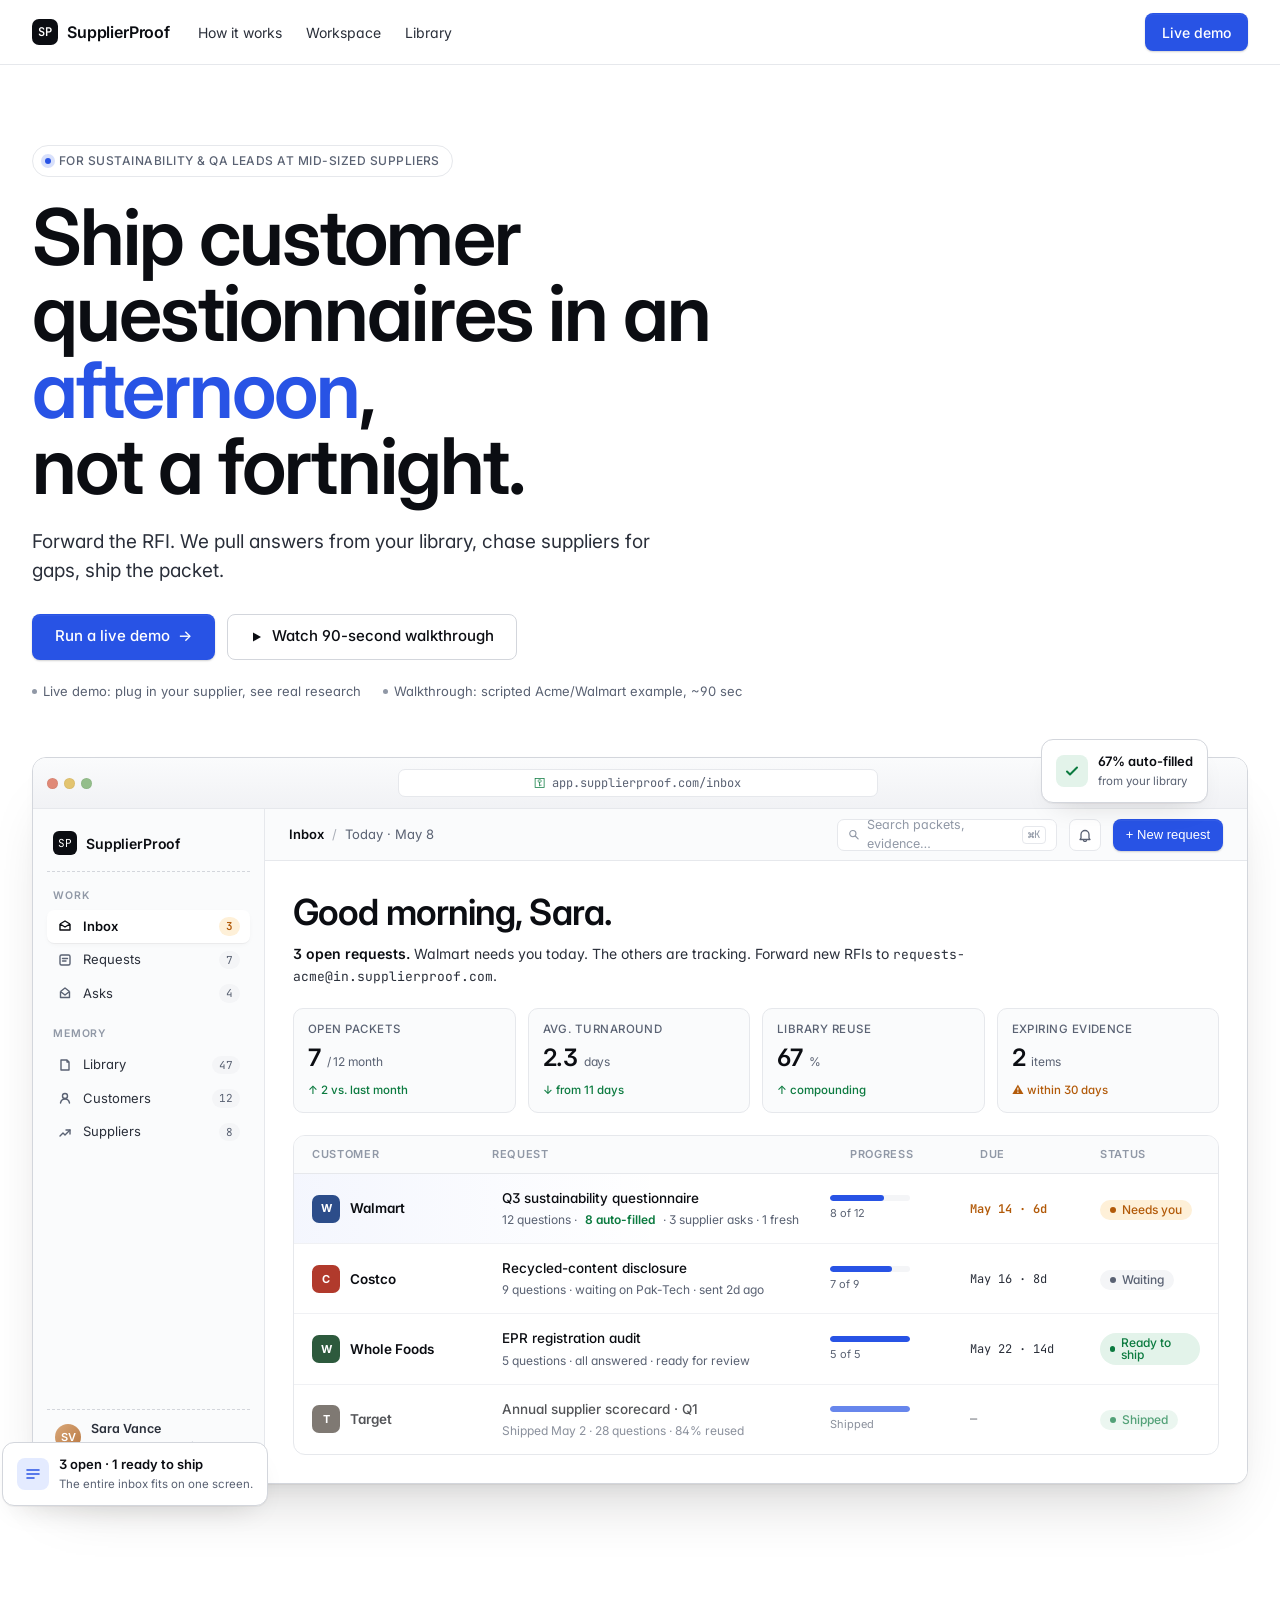
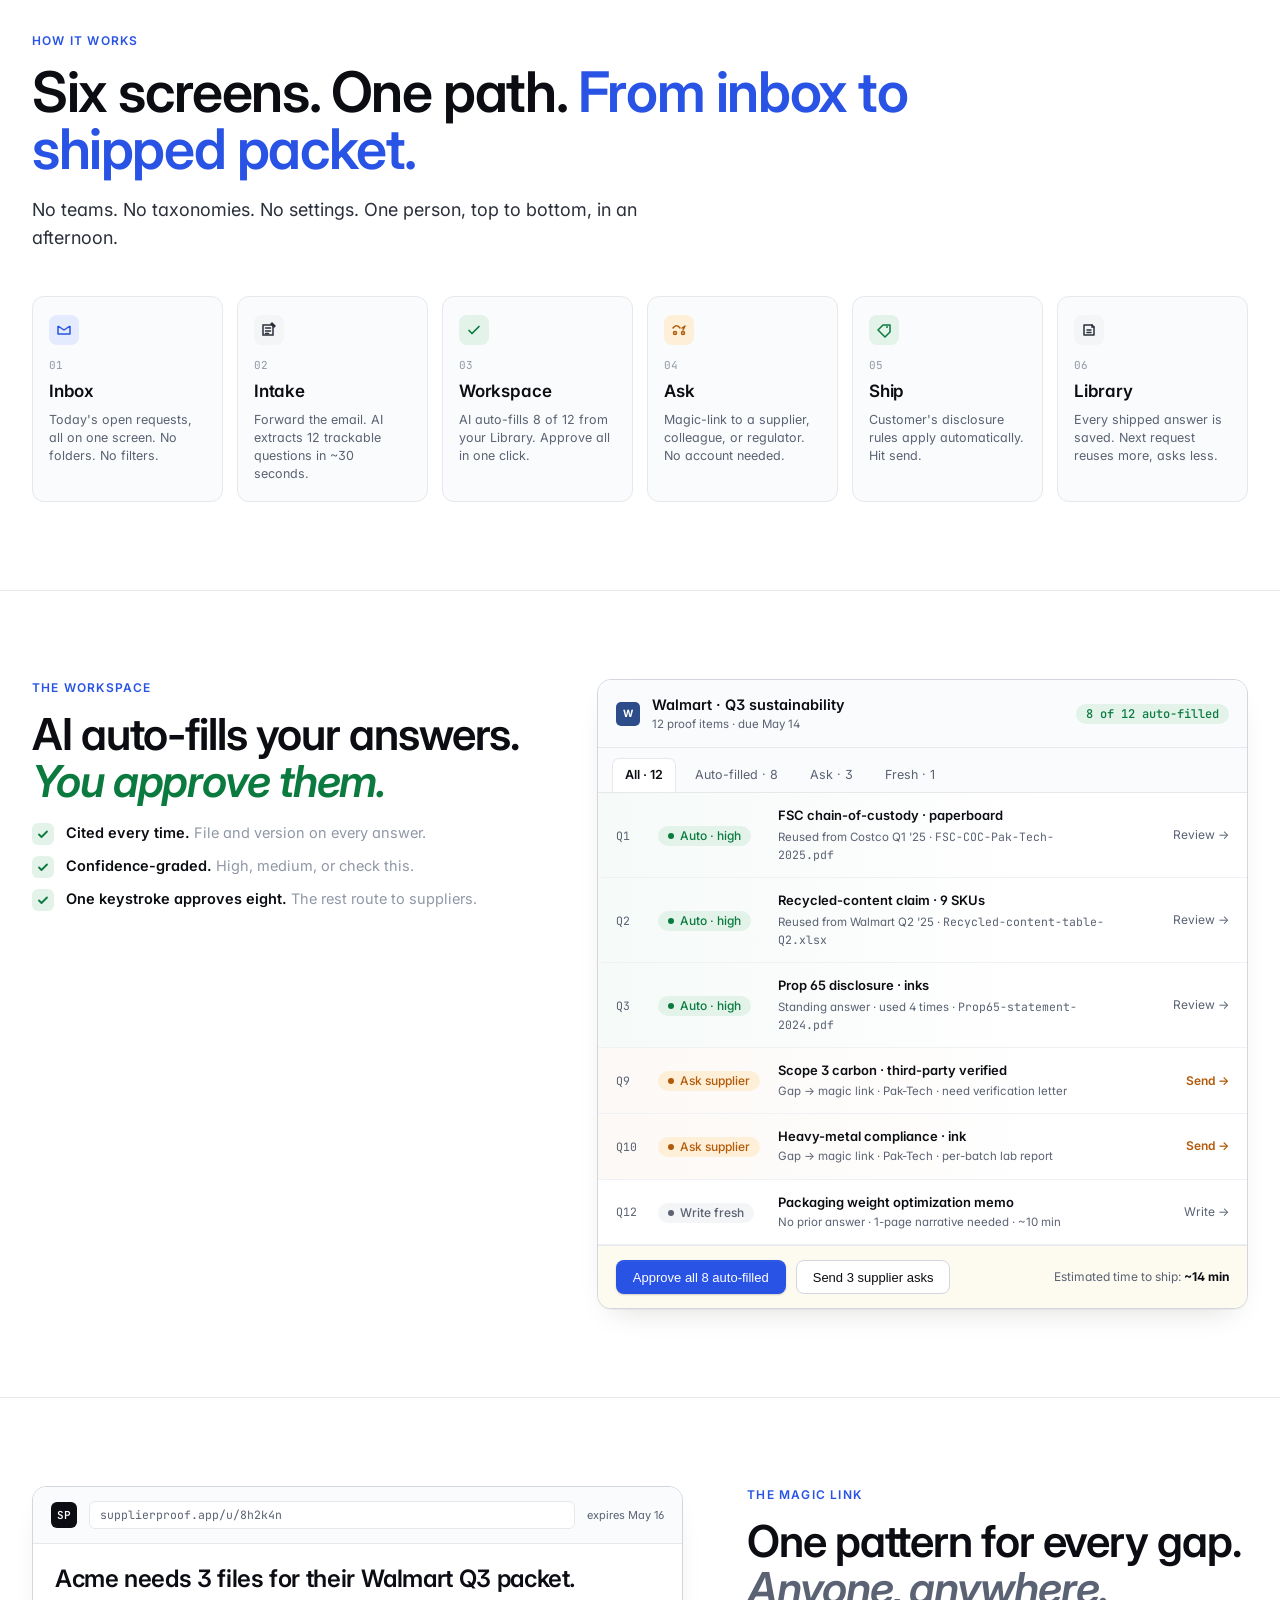
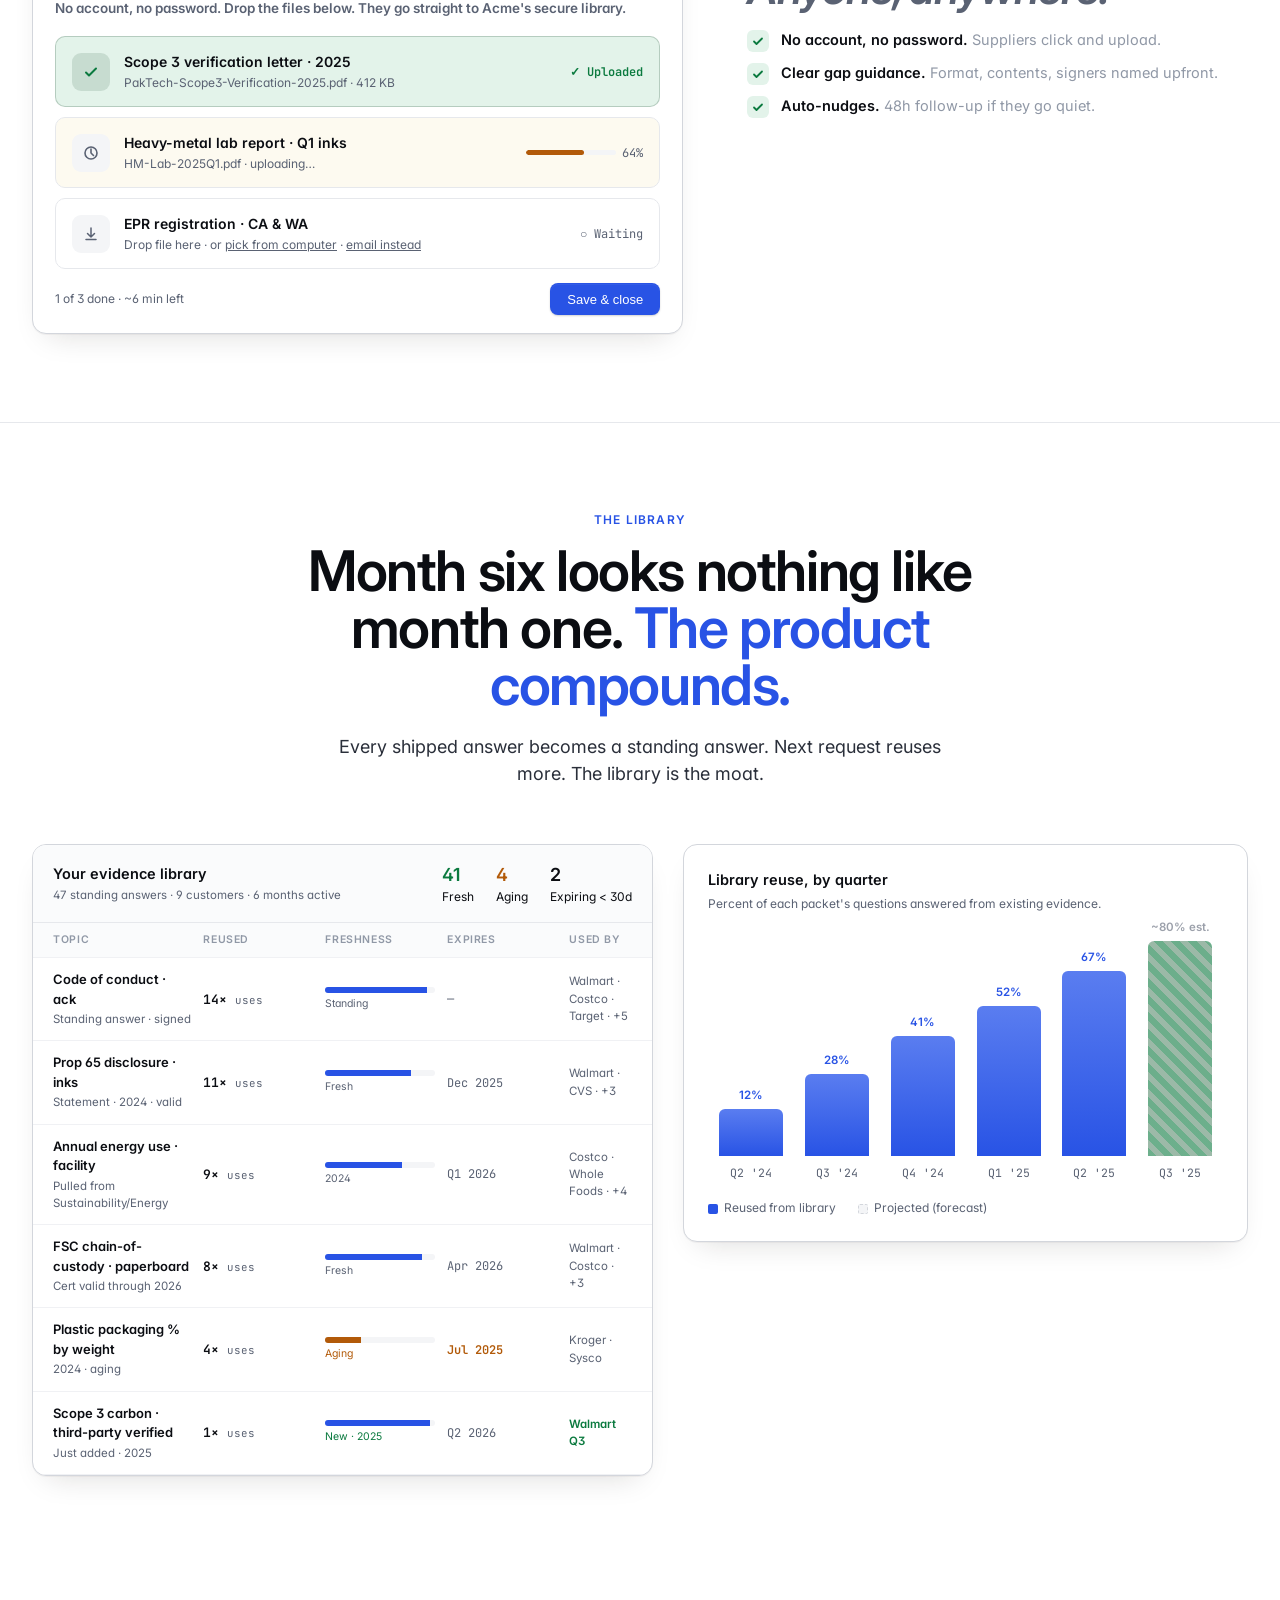
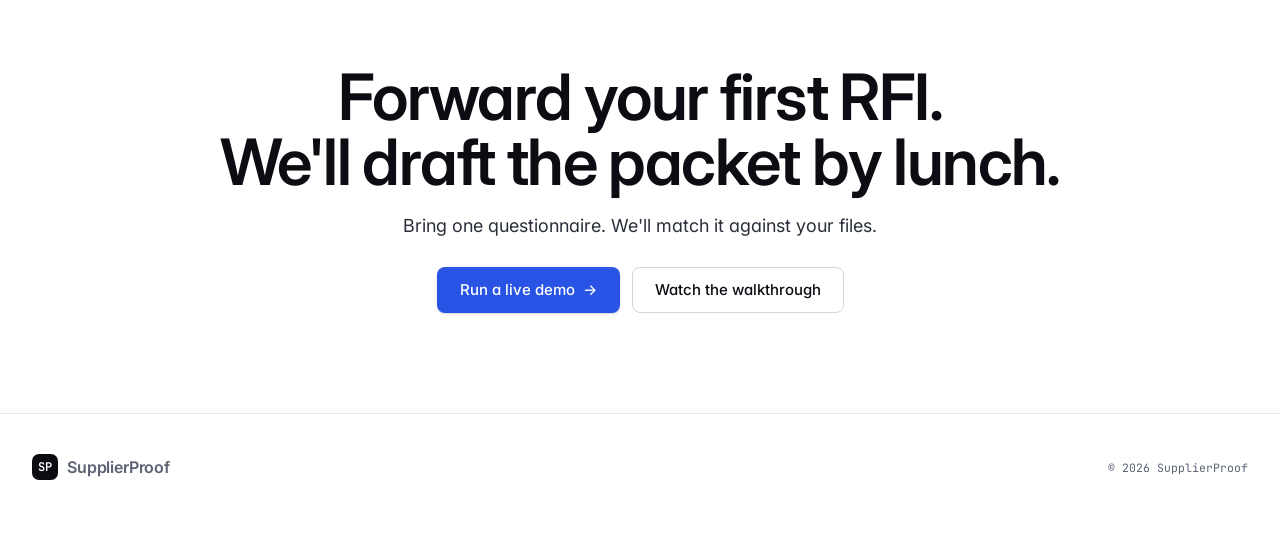
==== index.html @ 50fb4cda "fix: tour links go straight to /inbox so query string survives" ====
<!doctype html>
<html lang="en" data-theme="crisp">
<head>
<meta charset="utf-8" />
<title>SupplierProof · Ship customer questionnaires in an afternoon</title>
<meta name="description" content="Forward an RFI. We draft answers from your library, chase suppliers for the gaps, and ship a redacted packet for Walmart, Costco, or anyone asking." />
<meta name="viewport" content="width=1280" />
<link rel="preconnect" href="https://fonts.googleapis.com" />
<link rel="preconnect" href="https://fonts.gstatic.com" crossorigin />
<link href="https://fonts.googleapis.com/css2?family=Inter:wght@400;500;600;700&family=Instrument+Serif:ital@0;1&family=JetBrains+Mono:wght@400;500;600&display=swap" rel="stylesheet" />
<style>
  :root {
    --bg:        #f4f0e6;
    --bg-2:     #ece6d4;
    --paper:    #fbf9f3;
    --panel:    #ffffff;
    --ink:      #1a1612;
    --ink-2:    #3a322a;
    --ink-3:    #6a5f54;
    --ink-4:    #9b8f7e;
    --line:     #e0d8c2;
    --line-2:   #c9bf9f;
    --line-3:   #efe9d8;
    --green:    #2d5a3d;
    --green-2:  #e1ead8;
    --amber:    #b85d22;
    --amber-2:  #f8e7c8;
    --red:      #b13a2c;
    --blue:     #2c4d8a;
    --blue-2:   #dde4f1;
    --shadow-sm: 0 1px 0 rgba(26,22,18,0.04), 0 2px 6px -2px rgba(26,22,18,0.06);
    --shadow-md: 0 1px 0 rgba(26,22,18,0.04), 0 14px 30px -16px rgba(26,22,18,0.18);
    --shadow-lg: 0 1px 0 rgba(26,22,18,0.04), 0 36px 60px -28px rgba(26,22,18,0.22), 0 8px 16px -8px rgba(26,22,18,0.08);
  }

  *, *::before, *::after { box-sizing: border-box; }

  html, body {
    margin: 0; padding: 0;
    background: var(--bg);
    color: var(--ink);
    font-family: 'Inter', system-ui, sans-serif;
    font-size: 16px;
    line-height: 1.5;
    -webkit-font-smoothing: antialiased;
    text-rendering: optimizeLegibility;
  }

  .serif { font-family: 'Instrument Serif', 'Times New Roman', serif; font-weight: 400; letter-spacing: -0.01em; }
  .mono  { font-family: 'JetBrains Mono', ui-monospace, monospace; }

  a { color: inherit; text-decoration: none; }

  /* ────────── shell ────────── */
  .page { max-width: 1280px; margin: 0 auto; padding: 0 32px; }

  /* ────────── nav ────────── */
  .nav {
    position: sticky; top: 0; z-index: 50;
    background: rgba(244,240,230,0.85);
    backdrop-filter: saturate(120%) blur(10px);
    -webkit-backdrop-filter: saturate(120%) blur(10px);
    border-bottom: 1px solid var(--line);
  }
  .nav-inner {
    display: flex; align-items: center; gap: 28px;
    height: 64px;
  }
  .brand {
    display: flex; align-items: center; gap: 9px;
    font-weight: 600; font-size: 16px; letter-spacing: -0.01em;
  }
  .brand .mark {
    width: 26px; height: 26px; border-radius: 7px;
    background: var(--ink); color: var(--paper);
    display: inline-flex; align-items: center; justify-content: center;
    font-family: 'JetBrains Mono', monospace; font-size: 12px; font-weight: 600;
  }
  .nav-links { display: flex; gap: 24px; font-size: 14px; color: var(--ink-2); }
  .nav-links a:hover { color: var(--ink); }
  .nav-right { margin-left: auto; display: flex; align-items: center; gap: 14px; }

  .btn {
    display: inline-flex; align-items: center; gap: 8px;
    height: 38px; padding: 0 16px; border-radius: 8px;
    font-size: 14px; font-weight: 500;
    border: 1px solid transparent; cursor: pointer; user-select: none;
    transition: transform .08s ease, background .15s ease;
    white-space: nowrap;
  }
  .btn:active { transform: translateY(1px); }
  .btn-ghost  { color: var(--ink-2); }
  .btn-ghost:hover { color: var(--ink); }
  .btn-outline { border-color: var(--line-2); color: var(--ink); background: var(--paper); }
  .btn-outline:hover { background: #fff; }
  .btn-primary {
    background: var(--ink); color: #fbf9f3;
    box-shadow: 0 1px 0 rgba(255,255,255,0.05) inset, 0 1px 2px rgba(0,0,0,0.18);
  }
  .btn-primary:hover { background: #2a221c; }
  .btn-lg { height: 46px; padding: 0 22px; font-size: 15px; }

  /* ────────── hero ────────── */
  .hero { padding: 80px 0 60px; }
  .eyebrow {
    display: inline-flex; align-items: center; gap: 8px;
    font-size: 12px; font-weight: 500; letter-spacing: 0.04em;
    text-transform: uppercase; color: var(--ink-3);
    padding: 6px 12px; border-radius: 999px;
    background: var(--paper); border: 1px solid var(--line);
  }
  .eyebrow .pulse {
    width: 6px; height: 6px; border-radius: 999px; background: var(--green);
    box-shadow: 0 0 0 4px rgba(45,90,61,0.15);
  }
  .h1 {
    font-size: 86px; line-height: 0.98; letter-spacing: -0.025em;
    margin: 22px 0 22px; max-width: 1000px;
  }
  .h1 em { font-style: italic; color: var(--green); }
  .lede {
    font-size: 19px; line-height: 1.55; color: var(--ink-2);
    max-width: 640px;
  }
  .hero-cta { margin-top: 28px; display: flex; gap: 12px; align-items: center; }
  .hero-meta { display: flex; gap: 22px; margin-top: 22px; font-size: 13px; color: var(--ink-3); }
  .hero-meta span { display: inline-flex; align-items: center; gap: 6px; }
  .hero-meta .dot { width: 5px; height: 5px; border-radius: 999px; background: var(--ink-4); display: inline-block; }

  /* ────────── dashboard mockup ────────── */
  .mock-wrap {
    margin-top: 56px;
    position: relative;
  }
  .mock-wrap::before {
    content: ''; position: absolute; inset: -40px -80px auto -80px; height: 60%;
    background: radial-gradient(60% 80% at 50% 30%, rgba(45,90,61,0.08) 0%, transparent 70%);
    z-index: -1;
  }
  .browser {
    border: 1px solid var(--line-2);
    border-radius: 14px;
    background: var(--paper);
    overflow: hidden;
    box-shadow: var(--shadow-lg);
  }
  .browser-bar {
    display: flex; align-items: center; gap: 8px;
    padding: 11px 14px;
    background: linear-gradient(to bottom, #f6f1e2, #ece6d4);
    border-bottom: 1px solid var(--line);
  }
  .traffic { display: flex; gap: 6px; }
  .traffic i {
    width: 11px; height: 11px; border-radius: 999px; display: inline-block;
    background: #d8cdb1; border: 1px solid rgba(0,0,0,0.04);
  }
  .traffic i:nth-child(1) { background: #e08977; }
  .traffic i:nth-child(2) { background: #e3c46f; }
  .traffic i:nth-child(3) { background: #94be8b; }
  .url-pill {
    flex: 1; max-width: 480px; margin: 0 auto;
    background: var(--paper); border: 1px solid var(--line);
    border-radius: 7px; padding: 4px 12px;
    font-family: 'JetBrains Mono', monospace; font-size: 12px;
    color: var(--ink-3); text-align: center;
  }
  .url-pill .lock { color: var(--green); margin-right: 6px; }

  /* app shell */
  .app {
    display: grid;
    grid-template-columns: 232px 1fr;
    min-height: 660px;
    background: var(--paper);
  }
  .sidebar {
    background: #f6f1e2;
    border-right: 1px solid var(--line);
    padding: 18px 14px;
    display: flex; flex-direction: column;
  }
  .side-brand {
    display: flex; align-items: center; gap: 9px;
    padding: 4px 6px 16px;
    border-bottom: 1px dashed var(--line-2);
  }
  .side-brand .mark {
    width: 24px; height: 24px; border-radius: 6px;
    background: var(--ink); color: var(--paper);
    display: inline-flex; align-items: center; justify-content: center;
    font-family: 'JetBrains Mono', monospace; font-size: 11px;
  }
  .side-brand b { font-weight: 600; font-size: 14px; letter-spacing: -0.01em; }

  .side-section { font-size: 10.5px; text-transform: uppercase; letter-spacing: 0.08em; color: var(--ink-4); margin: 16px 6px 6px; font-weight: 600; }

  .nav-item {
    display: flex; align-items: center; gap: 10px;
    padding: 7px 10px; border-radius: 7px;
    font-size: 13px; color: var(--ink-2);
    cursor: pointer;
  }
  .nav-item:hover { background: rgba(255,255,255,0.5); }
  .nav-item.active { background: #fff; box-shadow: var(--shadow-sm); color: var(--ink); font-weight: 600; }
  .nav-item .ico {
    width: 16px; height: 16px; display: inline-flex; align-items: center; justify-content: center;
    color: var(--ink-3);
  }
  .nav-item.active .ico { color: var(--ink); }
  .nav-item .count {
    margin-left: auto; font-family: 'JetBrains Mono', monospace; font-size: 11px; color: var(--ink-3);
    background: var(--bg-2); padding: 1px 7px; border-radius: 99px;
  }
  .nav-item.active .count { background: #f0ead4; color: var(--ink-2); }
  .nav-item .count.hot { background: var(--amber-2); color: var(--amber); }

  .side-user {
    margin-top: auto;
    display: flex; align-items: center; gap: 10px;
    padding: 10px 8px; border-top: 1px dashed var(--line-2);
    font-size: 12.5px; color: var(--ink-2);
  }
  .avatar { width: 26px; height: 26px; border-radius: 999px; background: linear-gradient(135deg, #d9a87a, #b8763f); color: #fff; display: inline-flex; align-items: center; justify-content: center; font-size: 11px; font-weight: 600; }

  /* main */
  .main { display: flex; flex-direction: column; min-width: 0; background: var(--paper); }
  .topbar {
    height: 52px; padding: 0 24px;
    border-bottom: 1px solid var(--line);
    display: flex; align-items: center; gap: 12px;
    font-size: 13px;
  }
  .crumbs { color: var(--ink-3); display: flex; gap: 8px; align-items: center; }
  .crumbs b { color: var(--ink); font-weight: 600; }
  .crumbs span.sep { opacity: 0.5; }
  .top-search {
    margin-left: auto;
    width: 220px; height: 32px; border: 1px solid var(--line); border-radius: 7px;
    display: flex; align-items: center; padding: 0 10px; gap: 8px;
    font-size: 12.5px; color: var(--ink-4); background: var(--panel);
  }
  .top-search .kbd { margin-left: auto; font-family: 'JetBrains Mono', monospace; font-size: 10.5px; border: 1px solid var(--line); padding: 0 5px; border-radius: 4px; }
  .icon-btn { width: 32px; height: 32px; border-radius: 7px; border: 1px solid var(--line); display: inline-flex; align-items: center; justify-content: center; color: var(--ink-3); cursor: pointer; background: var(--panel); }
  .icon-btn:hover { color: var(--ink); }

  .main-body { padding: 24px 28px 28px; flex: 1; overflow: hidden; }
  .page-head { display: flex; align-items: baseline; gap: 18px; margin-bottom: 4px; }
  .page-head h2 { font-size: 28px; margin: 0; font-weight: 600; letter-spacing: -0.01em; }
  .page-head .sub { font-size: 13px; color: var(--ink-3); }
  .page-sub { font-size: 14px; color: var(--ink-2); margin: 0 0 22px; max-width: 700px; }
  .page-sub b { color: var(--ink); font-weight: 600; }

  /* stat row */
  .stats { display: grid; grid-template-columns: repeat(4, 1fr); gap: 12px; margin-bottom: 22px; }
  .stat { background: var(--panel); border: 1px solid var(--line); border-radius: 10px; padding: 12px 14px; }
  .stat .k { font-size: 11.5px; color: var(--ink-3); text-transform: uppercase; letter-spacing: 0.04em; font-weight: 500; }
  .stat .v { font-size: 24px; font-weight: 600; letter-spacing: -0.01em; margin-top: 2px; display: flex; align-items: baseline; gap: 6px; }
  .stat .v small { font-size: 12px; color: var(--ink-3); font-weight: 400; }
  .stat .delta { font-size: 11.5px; color: var(--green); margin-top: 2px; display: inline-flex; align-items: center; gap: 4px; font-weight: 500; }
  .stat .delta.warn { color: var(--amber); }

  /* request rows */
  .req-list { background: var(--panel); border: 1px solid var(--line); border-radius: 12px; overflow: hidden; }
  .req-head {
    display: grid;
    grid-template-columns: 180px 1fr 130px 120px 100px;
    padding: 10px 18px;
    font-size: 11px; color: var(--ink-4); text-transform: uppercase; letter-spacing: 0.06em; font-weight: 600;
    background: #fdfaf0; border-bottom: 1px solid var(--line);
  }
  .req {
    display: grid; grid-template-columns: 180px 1fr 130px 120px 100px;
    padding: 14px 18px; gap: 10px; align-items: center;
    border-bottom: 1px solid var(--line-3);
    font-size: 13.5px;
    cursor: pointer;
  }
  .req:last-child { border-bottom: none; }
  .req:hover { background: #fdfaf0; }
  .req.hot { background: linear-gradient(to right, rgba(184,93,34,0.06), transparent 40%); }
  .req .customer { display: flex; align-items: center; gap: 10px; font-weight: 600; }
  .req .logo {
    width: 28px; height: 28px; border-radius: 7px;
    display: inline-flex; align-items: center; justify-content: center;
    font-size: 11px; font-weight: 700;
    color: #fff;
  }
  .logo.wm { background: #2c4d8a; }
  .logo.cs { background: #b13a2c; }
  .logo.wf { background: #2d5a3d; }
  .logo.tg { background: #4a4138; }
  .logo.kr { background: #9b6a4a; }

  .req .title { font-weight: 500; }
  .req .meta { font-size: 12px; color: var(--ink-3); margin-top: 3px; display: flex; align-items: center; gap: 8px; }
  .req .meta b { color: var(--green); font-weight: 600; }
  .req .meta .sep { opacity: 0.4; }

  .due { font-family: 'JetBrains Mono', monospace; font-size: 12px; color: var(--ink-2); }
  .due.urgent { color: var(--amber); font-weight: 600; }

  .pill {
    display: inline-flex; align-items: center; gap: 6px;
    font-size: 12px; font-weight: 500;
    padding: 4px 10px; border-radius: 999px;
    line-height: 1;
  }
  .pill.green { background: var(--green-2); color: var(--green); }
  .pill.amber { background: var(--amber-2); color: var(--amber); }
  .pill.blue  { background: var(--blue-2);  color: var(--blue); }
  .pill.muted { background: var(--bg-2); color: var(--ink-3); }
  .pill .dot { width: 6px; height: 6px; border-radius: 999px; background: currentColor; }

  .progress { width: 80px; height: 6px; border-radius: 99px; background: var(--bg-2); overflow: hidden; }
  .progress > i { display: block; height: 100%; background: var(--green); border-radius: 99px; }
  .progress.amber > i { background: var(--amber); }

  /* annotated arrow on the hero mock */
  .anno {
    position: absolute;
    font-family: 'Instrument Serif', serif;
    font-style: italic;
    font-size: 19px;
    color: var(--ink-2);
    line-height: 1.2;
    z-index: 5;
    pointer-events: none;
  }
  .anno svg { display: block; }

  /* ────────── sections ────────── */
  section { padding: 88px 0; }
  [id] { scroll-margin-top: 80px; }
  .section-eyebrow { font-size: 12px; font-weight: 600; text-transform: uppercase; letter-spacing: 0.1em; color: var(--green); margin-bottom: 14px; }
  .section-title { font-size: 56px; line-height: 1.02; letter-spacing: -0.02em; margin: 0 0 18px; max-width: 900px; }
  .section-lede { font-size: 18px; color: var(--ink-2); max-width: 640px; line-height: 1.55; margin: 0; }

  .divider { border: 0; border-top: 1px solid var(--line); margin: 0; }

  /* logo strip */
  .logos { padding: 32px 0 8px; display: flex; gap: 48px; align-items: center; flex-wrap: wrap; justify-content: center; color: var(--ink-4); }
  .logos .label { font-size: 12.5px; text-transform: uppercase; letter-spacing: 0.1em; color: var(--ink-4); }
  .logos .name { font-family: 'Instrument Serif', serif; font-size: 22px; color: var(--ink-3); letter-spacing: -0.01em; }

  /* how it works steps */
  .steps {
    display: grid; grid-template-columns: repeat(6, 1fr); gap: 14px; margin-top: 44px;
  }
  .step {
    background: var(--paper); border: 1px solid var(--line); border-radius: 12px;
    padding: 18px 16px 18px;
    display: flex; flex-direction: column; gap: 6px;
    min-height: 168px;
    position: relative;
  }
  .step .n { font-family: 'JetBrains Mono', monospace; font-size: 11px; color: var(--ink-4); }
  .step .name { font-size: 17px; font-weight: 600; letter-spacing: -0.01em; }
  .step .desc { font-size: 12.5px; color: var(--ink-3); line-height: 1.45; }
  .step .glyph {
    width: 30px; height: 30px; border-radius: 8px;
    background: var(--bg-2); display: inline-flex; align-items: center; justify-content: center;
    margin-bottom: 6px; color: var(--ink-2);
  }
  .step:nth-child(1) .glyph { background: var(--blue-2); color: var(--blue); }
  .step:nth-child(2) .glyph { background: var(--bg-2); color: var(--ink-2); }
  .step:nth-child(3) .glyph { background: var(--green-2); color: var(--green); }
  .step:nth-child(4) .glyph { background: var(--amber-2); color: var(--amber); }
  .step:nth-child(5) .glyph { background: var(--green-2); color: var(--green); }
  .step:nth-child(6) .glyph { background: var(--bg-2); color: var(--ink-2); }

  /* feature panels */
  .feature {
    display: grid;
    grid-template-columns: 1fr 1.3fr;
    gap: 64px;
    align-items: start;
  }
  .feature.reverse { grid-template-columns: 1.3fr 1fr; }
  .feature.reverse .feat-text { order: 2; }

  .feat-text h3 { font-size: 44px; line-height: 1.05; margin: 8px 0 16px; letter-spacing: -0.02em; font-weight: 600; }
  .feat-text p { font-size: 16px; color: var(--ink-2); line-height: 1.6; margin: 0 0 16px; }
  .feat-text .bullets { list-style: none; padding: 0; margin: 18px 0 0; display: flex; flex-direction: column; gap: 10px; }
  .feat-text .bullets li {
    display: flex; gap: 12px; align-items: flex-start;
    font-size: 14.5px; color: var(--ink-2); line-height: 1.5;
  }
  .feat-text .bullets b { font-weight: 600; color: var(--ink); }
  .feat-text .bullets .tail { color: var(--ink-4); }
  .feat-text .check {
    width: 22px; height: 22px; border-radius: 6px; flex-shrink: 0;
    background: var(--green-2); color: var(--green);
    display: inline-flex; align-items: center; justify-content: center; margin-top: 1px;
  }

  /* workspace mock */
  .ws {
    background: var(--paper); border: 1px solid var(--line-2); border-radius: 14px;
    overflow: hidden; box-shadow: var(--shadow-md);
  }
  .ws-top { padding: 14px 18px; border-bottom: 1px solid var(--line); display: flex; align-items: center; gap: 12px; background: #fdfaf0; }
  .ws-top .title { font-weight: 600; font-size: 14.5px; }
  .ws-top .due { margin-left: auto; }
  .ws-tabs { display: flex; gap: 6px; padding: 10px 14px 0; border-bottom: 1px solid var(--line); background: #fdfaf0; }
  .ws-tab {
    font-size: 12.5px; padding: 7px 12px; border-radius: 7px 7px 0 0; border: 1px solid transparent; border-bottom: none;
    color: var(--ink-3); cursor: pointer;
  }
  .ws-tab.on { background: var(--paper); border-color: var(--line); color: var(--ink); font-weight: 600; }

  .ws-row {
    display: grid;
    grid-template-columns: 32px 110px 1fr 110px;
    align-items: center; gap: 10px;
    padding: 13px 18px;
    border-bottom: 1px solid var(--line-3);
    font-size: 13px;
  }
  .ws-row:last-child { border-bottom: none; }
  .ws-row .q { color: var(--ink-3); font-family: 'JetBrains Mono', monospace; font-size: 11.5px; }
  .ws-row .text b { font-weight: 600; }
  .ws-row .text small { color: var(--ink-3); font-size: 11.5px; display: block; margin-top: 2px; }
  .ws-row.auto { background: linear-gradient(to right, rgba(45,90,61,0.045), transparent 70%); }
  .ws-row.ask  { background: linear-gradient(to right, rgba(184,93,34,0.045), transparent 70%); }

  /* magic link panel */
  .ml {
    background: var(--paper); border: 1px solid var(--line-2); border-radius: 14px;
    overflow: hidden; box-shadow: var(--shadow-md);
  }
  .ml-top { padding: 14px 18px; border-bottom: 1px solid var(--line); background: #fdfaf0; display: flex; align-items: center; gap: 12px; }
  .ml-top .url { font-family: 'JetBrains Mono', monospace; font-size: 11.5px; color: var(--ink-3); padding: 4px 10px; background: var(--panel); border: 1px solid var(--line); border-radius: 6px; flex: 1; }
  .ml-body { padding: 22px 22px 18px; }
  .ml h4 { font-family: 'Instrument Serif', serif; font-size: 30px; line-height: 1.1; margin: 0 0 6px; font-weight: 400; }
  .ml-sub { font-size: 13.5px; color: var(--ink-3); margin: 0 0 18px; }

  .drop {
    padding: 14px 16px; border: 1px solid var(--line); border-radius: 10px;
    margin-top: 10px; background: var(--panel);
    display: flex; align-items: center; gap: 14px;
  }
  .drop.done { background: var(--green-2); border-color: rgba(45,90,61,0.25); }
  .drop.live { background: #fdfaf0; }
  .drop .ico { width: 38px; height: 38px; border-radius: 9px; background: var(--bg-2); display: inline-flex; align-items: center; justify-content: center; color: var(--ink-3); flex-shrink: 0; }
  .drop.done .ico { background: rgba(45,90,61,0.15); color: var(--green); }
  .drop .name { font-weight: 600; font-size: 14px; }
  .drop .hint { font-size: 12px; color: var(--ink-3); margin-top: 2px; }
  .drop .status { margin-left: auto; font-size: 12px; font-family: 'JetBrains Mono', monospace; color: var(--ink-3); display: flex; align-items: center; gap: 6px; }
  .drop.done .status { color: var(--green); font-weight: 600; }
  .bar-prog { width: 90px; height: 5px; background: var(--bg-2); border-radius: 99px; overflow: hidden; }
  .bar-prog i { display: block; height: 100%; width: 64%; background: var(--amber); border-radius: 99px; }

  /* library */
  .lib {
    background: var(--paper); border: 1px solid var(--line-2); border-radius: 14px;
    overflow: hidden; box-shadow: var(--shadow-md);
  }
  .lib-top { padding: 16px 20px; display: flex; align-items: center; gap: 14px; border-bottom: 1px solid var(--line); background: #fdfaf0; }
  .lib-stats { display: flex; gap: 22px; margin-left: auto; font-size: 12px; }
  .lib-stats div b { font-size: 18px; font-weight: 600; display: block; letter-spacing: -0.01em; }
  .lib-stats .ok b { color: var(--green); }
  .lib-stats .warn b { color: var(--amber); }
  .lib-stats .neutral b { color: var(--ink); }

  .lib-row {
    display: grid;
    grid-template-columns: 2.2fr 110px 110px 110px 1fr;
    padding: 12px 20px; gap: 12px; align-items: center;
    border-bottom: 1px solid var(--line-3); font-size: 13px;
  }
  .lib-row.head { background: #fdfaf0; color: var(--ink-4); font-size: 10.5px; text-transform: uppercase; letter-spacing: 0.06em; font-weight: 600; padding: 9px 20px; }
  .lib-row b { font-weight: 600; }
  .lib-row .mini { font-size: 11.5px; color: var(--ink-3); margin-top: 2px; }
  .lib-row .reuse { font-family: 'JetBrains Mono', monospace; font-size: 13px; font-weight: 600; }
  .lib-row .reuse small { color: var(--ink-3); font-weight: 400; }
  .lib-bar { width: 110px; height: 6px; background: var(--bg-2); border-radius: 99px; overflow: hidden; }
  .lib-bar i { display: block; height: 100%; background: var(--green); }
  .lib-bar i.warn { background: var(--amber); }

  /* compounding viz */
  .compound {
    background: var(--paper); border: 1px solid var(--line-2); border-radius: 14px;
    padding: 24px; box-shadow: var(--shadow-md);
  }
  .bars { display: flex; align-items: stretch; justify-content: space-between; height: 240px; gap: 12px; padding: 0 6px; }
  .bar-col { flex: 1; display: flex; flex-direction: column; align-items: center; justify-content: flex-end; gap: 8px; height: 100%; }
  .bar-wrap { flex: 1; width: 100%; max-width: 64px; display: flex; align-items: flex-end; justify-content: center; }
  .bar {
    width: 100%; max-width: 64px; position: relative; border-radius: 6px 6px 0 0;
    background: linear-gradient(to top, var(--green) 0%, #4d8a64 100%);
    overflow: visible;
  }
  .bar .new {
    position: absolute; bottom: 0; left: 0; right: 0;
    background: linear-gradient(to top, var(--amber) 0%, #d28552 100%);
    border-radius: 0;
  }
  .bar .pct { position: absolute; top: -22px; left: 50%; transform: translateX(-50%); font-size: 11.5px; font-weight: 600; color: var(--green); white-space: nowrap; }
  .bar-label { font-size: 11.5px; color: var(--ink-3); font-family: 'JetBrains Mono', monospace; }
  .legend { display: flex; gap: 22px; margin-top: 18px; font-size: 12px; color: var(--ink-3); }
  .legend .sq { width: 10px; height: 10px; border-radius: 2px; display: inline-block; margin-right: 6px; vertical-align: middle; }

  /* customers grid */
  .customer-grid { display: grid; grid-template-columns: repeat(4, 1fr); gap: 12px; margin-top: 30px; }
  .ccard { background: var(--paper); border: 1px solid var(--line); border-radius: 10px; padding: 14px 16px; }
  .ccard .head { display: flex; align-items: center; gap: 10px; }
  .ccard .logo { width: 28px; height: 28px; border-radius: 6px; }
  .ccard .name { font-weight: 600; font-size: 14px; }
  .ccard .sub { font-size: 11.5px; color: var(--ink-3); }
  .ccard .body { font-size: 12.5px; color: var(--ink-2); margin-top: 10px; line-height: 1.45; }
  .ccard .row { display: flex; justify-content: space-between; font-size: 11.5px; color: var(--ink-3); margin-top: 8px; }
  .ccard .row b { color: var(--ink); font-weight: 600; }

  /* big quote */
  .quote {
    background: linear-gradient(135deg, #2a221c, #1a1612);
    color: #fbf9f3;
    border-radius: 18px;
    padding: 60px 60px;
    position: relative; overflow: hidden;
  }
  .quote::before {
    content: '"'; position: absolute; top: -40px; left: 40px;
    font-family: 'Instrument Serif', serif; font-size: 240px; color: rgba(255,255,255,0.06); line-height: 1;
  }
  .quote q { font-family: 'Instrument Serif', serif; font-size: 38px; line-height: 1.2; quotes: none; display: block; max-width: 800px; position: relative; letter-spacing: -0.01em; }
  .quote q em { font-style: italic; color: #c8d8c4; }
  .quote .who { margin-top: 26px; display: flex; align-items: center; gap: 12px; font-size: 14px; color: rgba(251,249,243,0.7); }
  .quote .avatar { background: #3a4a3c; }

  /* pricing/cta */
  .cta {
    text-align: center; padding: 100px 0 100px;
  }
  .cta h2 { font-size: 64px; line-height: 1.02; margin: 0 0 18px; letter-spacing: -0.02em; }
  .cta p { font-size: 18px; color: var(--ink-2); max-width: 540px; margin: 0 auto 28px; }
  .cta .row { display: inline-flex; gap: 12px; }

  /* footer */
  footer { padding: 40px 0 60px; border-top: 1px solid var(--line); }
  .foot { display: flex; justify-content: space-between; align-items: center; font-size: 12.5px; color: var(--ink-3); }
  .foot .links { display: flex; gap: 22px; }

  /* ─── THEME: CRISP (Linear / Stripe / Vercel-ish) ─── */
  html[data-theme="crisp"] {
    --bg:     #ffffff;
    --bg-2:   #f4f5f7;
    --paper:  #ffffff;
    --panel:  #ffffff;
    --ink:    #0b0d12;
    --ink-2:  #2a2f3a;
    --ink-3:  #5a6273;
    --ink-4:  #9098a6;
    --line:   #e6e8ec;
    --line-2: #d3d6dc;
    --line-3: #f0f1f4;
    --green:  #0b7a3f;
    --green-2:#e3f3ea;
    --amber:  #b25a09;
    --amber-2:#fef0d8;
    --red:    #c0392b;
    --blue:   #2853e5;
    --blue-2: #e4ebff;
  }
  html[data-theme="crisp"] body { background: var(--bg); font-feature-settings: 'ss01','cv11'; }
  html[data-theme="crisp"] .serif {
    font-family: 'Inter', system-ui, sans-serif !important;
    font-weight: 600 !important; letter-spacing: -0.025em !important; font-style: normal !important;
  }
  html[data-theme="crisp"] .serif em { font-style: normal; color: var(--blue); }
  html[data-theme="crisp"] .h1 { font-size: 78px; font-weight: 600; }
  html[data-theme="crisp"] .h1 em { color: var(--blue); }
  html[data-theme="crisp"] .section-eyebrow { color: var(--blue); }
  html[data-theme="crisp"] .eyebrow .pulse { background: var(--blue); box-shadow: 0 0 0 4px rgba(40,83,229,0.18); }
  html[data-theme="crisp"] .nav { background: rgba(255,255,255,0.85); border-bottom-color: var(--line); }
  html[data-theme="crisp"] .btn-primary { background: var(--blue); color: #fff; }
  html[data-theme="crisp"] .btn-primary:hover { background: #1f44c8; }
  html[data-theme="crisp"] .browser-bar { background: linear-gradient(to bottom, #fafbfc, #f1f2f5); }
  html[data-theme="crisp"] .sidebar { background: #fafbfc; }
  html[data-theme="crisp"] .topbar, html[data-theme="crisp"] .req-head, html[data-theme="crisp"] .ws-top, html[data-theme="crisp"] .ws-tabs, html[data-theme="crisp"] .ml-top, html[data-theme="crisp"] .lib-top, html[data-theme="crisp"] .lib-row.head { background: #fafbfc !important; }
  html[data-theme="crisp"] .req:hover { background: #fafbfc; }
  html[data-theme="crisp"] .req.hot { background: linear-gradient(to right, rgba(40,83,229,0.05), transparent 40%); }
  html[data-theme="crisp"] .ws-row.auto { background: linear-gradient(to right, rgba(11,122,63,0.04), transparent 70%); }
  html[data-theme="crisp"] .ws-row.ask { background: linear-gradient(to right, rgba(178,90,9,0.04), transparent 70%); }
  html[data-theme="crisp"] .stat, html[data-theme="crisp"] .ccard, html[data-theme="crisp"] .step { background: #fafbfc; }
  html[data-theme="crisp"] .quote { background: linear-gradient(135deg, #0b1538 0%, #0b0d12 100%); }
  html[data-theme="crisp"] .quote q em { color: #8ab0ff; }
  html[data-theme="crisp"] .h1 em, html[data-theme="crisp"] .section-title em, html[data-theme="crisp"] .cta h2 em { color: var(--blue) !important; font-style: normal !important; }
  html[data-theme="crisp"] .compound .bar { background: linear-gradient(to top, var(--blue) 0%, #5a7df0 100%); }
  html[data-theme="crisp"] .compound .pct { color: var(--blue); }
  html[data-theme="crisp"] .legend .sq[style*="--green"] { background: var(--blue) !important; }
  html[data-theme="crisp"] .lib-bar i { background: var(--blue); }
  html[data-theme="crisp"] .lib-bar i.warn { background: var(--amber); }
  html[data-theme="crisp"] .progress > i { background: var(--blue); }
  html[data-theme="crisp"] .ml-sub, html[data-theme="crisp"] .ml h4 { font-family: 'Inter', system-ui, sans-serif; font-weight: 600; }
  html[data-theme="crisp"] .ml h4 { font-size: 24px; letter-spacing: -0.015em; }
  html[data-theme="crisp"] .quote q { font-family: 'Inter', system-ui, sans-serif; font-weight: 500; font-size: 32px; letter-spacing: -0.015em; }
  html[data-theme="crisp"] .quote::before { display: none; }
  html[data-theme="crisp"] .url-pill { background: #fff; border-color: var(--line); }

  /* ─── THEME: BOLD (high-contrast, large geo type, vivid accent) ─── */
  html[data-theme="bold"] {
    --bg:     #ededea;
    --bg-2:   #e2e2dd;
    --paper:  #ffffff;
    --panel:  #ffffff;
    --ink:    #0a0a0a;
    --ink-2:  #1f1f1f;
    --ink-3:  #555555;
    --ink-4:  #888888;
    --line:   #d8d8d4;
    --line-2: #b8b8b2;
    --line-3: #ebebe7;
    --green:  #1b6a3a;
    --green-2:#dff0e2;
    --amber:  #a04500;
    --amber-2:#ffe5b8;
    --red:    #b71f1f;
    --blue:   #2e2e2e;
    --blue-2: #e4e4e0;
    --accent: #dcff3c;
  }
  html[data-theme="bold"] body { background: var(--bg); }
  html[data-theme="bold"] .serif {
    font-family: 'Inter', system-ui, sans-serif !important;
    font-weight: 700 !important; letter-spacing: -0.035em !important; font-style: normal !important;
  }
  html[data-theme="bold"] .h1 { font-size: 104px; font-weight: 800; letter-spacing: -0.045em; line-height: 0.92; }
  html[data-theme="bold"] .h1 em, html[data-theme="bold"] .section-title em, html[data-theme="bold"] .cta h2 em { color: var(--ink) !important; font-style: normal !important; background: var(--accent); padding: 0 0.18em; box-decoration-break: clone; -webkit-box-decoration-break: clone; }
  html[data-theme="bold"] .section-eyebrow { color: var(--ink); }
  html[data-theme="bold"] .eyebrow { background: var(--ink); color: #f0f0ec; border-color: var(--ink); }
  html[data-theme="bold"] .eyebrow .pulse { background: var(--accent); box-shadow: none; }
  html[data-theme="bold"] .btn-primary { background: var(--ink); color: var(--accent); }
  html[data-theme="bold"] .btn-primary:hover { background: #1f1f1f; }
  html[data-theme="bold"] .btn-outline { border-width: 1.5px; border-color: var(--ink); }
  html[data-theme="bold"] .nav { background: rgba(237,237,234,0.9); }
  html[data-theme="bold"] .browser, html[data-theme="bold"] .ws, html[data-theme="bold"] .ml, html[data-theme="bold"] .lib, html[data-theme="bold"] .compound { border-width: 1.5px; border-color: var(--ink); border-radius: 4px; }
  html[data-theme="bold"] .browser-bar { background: var(--ink); }
  html[data-theme="bold"] .traffic i { border-color: rgba(255,255,255,0.2); }
  html[data-theme="bold"] .url-pill { background: rgba(255,255,255,0.08); color: rgba(255,255,255,0.7); border-color: rgba(255,255,255,0.15); }
  html[data-theme="bold"] .step, html[data-theme="bold"] .stat, html[data-theme="bold"] .ccard { border-radius: 4px; border-color: var(--ink); border-width: 1.5px; background: var(--paper); }
  html[data-theme="bold"] .pill.green { background: var(--accent); color: var(--ink); }
  html[data-theme="bold"] .compound .bar { background: var(--ink); border-radius: 0; }
  html[data-theme="bold"] .compound .pct { color: var(--ink); font-weight: 700; }
  html[data-theme="bold"] .lib-bar i { background: var(--ink); }
  html[data-theme="bold"] .progress > i { background: var(--ink); }
  html[data-theme="bold"] .quote { background: var(--ink); }
  html[data-theme="bold"] .quote q em { color: var(--accent); }
  html[data-theme="bold"] .cta h2 { font-size: 76px; font-weight: 800; letter-spacing: -0.04em; }
  html[data-theme="bold"] .section-title { font-size: 64px; font-weight: 800; letter-spacing: -0.04em; }
  html[data-theme="bold"] .ml h4 { font-family: 'Inter', system-ui, sans-serif; font-weight: 700; font-size: 28px; letter-spacing: -0.02em; }
  html[data-theme="bold"] .quote q { font-family: 'Inter', system-ui, sans-serif; font-weight: 700; font-size: 42px; letter-spacing: -0.02em; }
  html[data-theme="bold"] .quote::before { color: rgba(220,255,60,0.1); }
  html[data-theme="bold"] .badge-float { border-color: var(--ink); border-width: 1.5px; border-radius: 4px; }
  html[data-theme="bold"] .badge-float .ico { background: var(--ink) !important; color: var(--accent) !important; }

  /* ─── THEME: DARK (deep ink bg, luminous teal/lime) ─── */
  html[data-theme="dark"] {
    --bg:     #0a0c10;
    --bg-2:   #14171d;
    --paper:  #0f1217;
    --panel:  #141821;
    --ink:    #ebeef5;
    --ink-2:  #c2c8d4;
    --ink-3:  #8b94a6;
    --ink-4:  #5d6678;
    --line:   #232734;
    --line-2: #2f3442;
    --line-3: #1a1e26;
    --green:  #4ade80;
    --green-2:#0e2418;
    --amber:  #fbbf24;
    --amber-2:#2a1f0a;
    --red:    #f87171;
    --blue:   #60a5fa;
    --blue-2: #0e1a2e;
    --accent: #4ade80;
  }
  html[data-theme="dark"] body { background: var(--bg); color: var(--ink); }
  html[data-theme="dark"] .serif {
    font-family: 'Inter', system-ui, sans-serif !important;
    font-weight: 500 !important; letter-spacing: -0.025em !important; font-style: normal !important;
  }
  html[data-theme="dark"] .h1 em, html[data-theme="dark"] .section-title em, html[data-theme="dark"] .cta h2 em { color: var(--accent) !important; font-style: normal !important; }
  html[data-theme="dark"] .section-eyebrow { color: var(--accent); }
  html[data-theme="dark"] .eyebrow { background: var(--panel); border-color: var(--line); color: var(--ink-3); }
  html[data-theme="dark"] .eyebrow .pulse { background: var(--accent); box-shadow: 0 0 0 4px rgba(74,222,128,0.2), 0 0 12px rgba(74,222,128,0.6); }
  html[data-theme="dark"] .nav { background: rgba(10,12,16,0.8); border-bottom-color: var(--line); }
  html[data-theme="dark"] .nav-links a:hover { color: var(--accent); }
  html[data-theme="dark"] .btn-primary { background: var(--accent); color: #0a0c10; box-shadow: 0 0 24px rgba(74,222,128,0.25); }
  html[data-theme="dark"] .btn-primary:hover { background: #6ee297; }
  html[data-theme="dark"] .btn-outline { background: var(--panel); border-color: var(--line-2); color: var(--ink); }
  html[data-theme="dark"] .btn-ghost { color: var(--ink-3); }
  html[data-theme="dark"] .browser, html[data-theme="dark"] .ws, html[data-theme="dark"] .ml, html[data-theme="dark"] .lib, html[data-theme="dark"] .compound, html[data-theme="dark"] .step, html[data-theme="dark"] .stat, html[data-theme="dark"] .ccard, html[data-theme="dark"] .badge-float { background: var(--panel); border-color: var(--line); color: var(--ink); }
  html[data-theme="dark"] .browser-bar { background: #161a22; border-bottom-color: var(--line); }
  html[data-theme="dark"] .traffic i { background: #2a2f3a; border-color: rgba(255,255,255,0.05); }
  html[data-theme="dark"] .url-pill { background: var(--bg-2); color: var(--ink-3); border-color: var(--line); }
  html[data-theme="dark"] .sidebar { background: #0d1015; border-right-color: var(--line); }
  html[data-theme="dark"] .side-brand { border-bottom-color: var(--line); }
  html[data-theme="dark"] .side-user { border-top-color: var(--line); color: var(--ink-2); }
  html[data-theme="dark"] .nav-item { color: var(--ink-2); }
  html[data-theme="dark"] .nav-item:hover { background: rgba(255,255,255,0.03); }
  html[data-theme="dark"] .nav-item.active { background: var(--panel); color: var(--ink); box-shadow: 0 0 0 1px var(--line); }
  html[data-theme="dark"] .nav-item .count { background: var(--bg-2); color: var(--ink-3); }
  html[data-theme="dark"] .nav-item .count.hot { background: rgba(251,191,36,0.15); color: var(--amber); }
  html[data-theme="dark"] .main, html[data-theme="dark"] .ml-body { background: var(--paper); }
  html[data-theme="dark"] .topbar { background: var(--paper); border-bottom-color: var(--line); }
  html[data-theme="dark"] .top-search { background: var(--bg-2); border-color: var(--line); color: var(--ink-3); }
  html[data-theme="dark"] .top-search .kbd { background: var(--panel); border-color: var(--line); }
  html[data-theme="dark"] .icon-btn { background: var(--panel); border-color: var(--line); color: var(--ink-3); }
  html[data-theme="dark"] .req-list { background: var(--paper); }
  html[data-theme="dark"] .req-head, html[data-theme="dark"] .ws-top, html[data-theme="dark"] .ws-tabs, html[data-theme="dark"] .ml-top, html[data-theme="dark"] .lib-top, html[data-theme="dark"] .lib-row.head { background: #0d1015 !important; }
  html[data-theme="dark"] .req { border-bottom-color: var(--line-3); }
  html[data-theme="dark"] .req:hover { background: #11151c; }
  html[data-theme="dark"] .req.hot { background: linear-gradient(to right, rgba(74,222,128,0.06), transparent 40%); }
  html[data-theme="dark"] .ws-row { border-bottom-color: var(--line-3); }
  html[data-theme="dark"] .ws-row.auto { background: linear-gradient(to right, rgba(74,222,128,0.05), transparent 70%); }
  html[data-theme="dark"] .ws-row.ask { background: linear-gradient(to right, rgba(251,191,36,0.04), transparent 70%); }
  html[data-theme="dark"] .ws-tab.on { background: var(--paper); border-color: var(--line); }
  html[data-theme="dark"] .lib-row { border-bottom-color: var(--line-3); }
  html[data-theme="dark"] .pill.green { background: rgba(74,222,128,0.12); color: var(--accent); }
  html[data-theme="dark"] .pill.amber { background: rgba(251,191,36,0.12); color: var(--amber); }
  html[data-theme="dark"] .pill.muted { background: var(--bg-2); color: var(--ink-3); }
  html[data-theme="dark"] .pill.blue  { background: rgba(96,165,250,0.12); color: var(--blue); }
  html[data-theme="dark"] .progress { background: var(--bg-2); }
  html[data-theme="dark"] .progress > i { background: var(--accent); }
  html[data-theme="dark"] .progress.amber > i { background: var(--amber); }
  html[data-theme="dark"] .lib-bar { background: var(--bg-2); }
  html[data-theme="dark"] .lib-bar i { background: var(--accent); }
  html[data-theme="dark"] .lib-bar i.warn { background: var(--amber); }
  html[data-theme="dark"] .compound .bar { background: linear-gradient(to top, var(--accent) 0%, #6ee297 100%); box-shadow: 0 0 20px rgba(74,222,128,0.3); }
  html[data-theme="dark"] .compound .pct { color: var(--accent); }
  html[data-theme="dark"] .bar-prog { background: var(--bg-2); }
  html[data-theme="dark"] .quote { background: linear-gradient(135deg, #0d1015 0%, #050608 100%); border: 1px solid var(--line); }
  html[data-theme="dark"] .quote q em { color: var(--accent); }
  html[data-theme="dark"] .divider { border-top-color: var(--line); }
  html[data-theme="dark"] footer { border-top-color: var(--line); }
  html[data-theme="dark"] .drop { background: var(--bg-2); border-color: var(--line); }
  html[data-theme="dark"] .drop.done { background: rgba(74,222,128,0.08); border-color: rgba(74,222,128,0.25); }
  html[data-theme="dark"] .drop.live { background: rgba(251,191,36,0.05); border-color: rgba(251,191,36,0.2); }

  /* ─── theme switcher ─── */
  .theme-switch {
    position: fixed; bottom: 22px; right: 22px; z-index: 100;
    display: flex; gap: 4px;
    padding: 5px; border-radius: 999px;
    background: var(--panel); border: 1px solid var(--line-2);
    box-shadow: 0 6px 24px rgba(0,0,0,0.12), 0 1px 3px rgba(0,0,0,0.08);
  }
  .theme-switch button {
    appearance: none; border: 0; cursor: pointer;
    padding: 8px 14px; border-radius: 999px;
    font-family: 'Inter', system-ui, sans-serif; font-size: 12.5px; font-weight: 500;
    background: transparent; color: var(--ink-3);
    transition: all .15s ease;
  }
  .theme-switch button:hover { color: var(--ink); }
  .theme-switch button.on { background: var(--ink); color: var(--paper); }
  html[data-theme="dark"] .theme-switch button.on { background: var(--accent); color: #0a0c10; }
  html[data-theme="bold"] .theme-switch button.on { background: var(--ink); color: var(--accent); }

  /* small annotation card overlay on hero */
  .badge-float {
    position: absolute; z-index: 6;
    background: var(--panel); border: 1px solid var(--line-2);
    border-radius: 12px; padding: 12px 14px;
    box-shadow: var(--shadow-md);
    font-size: 12.5px;
    display: flex; align-items: center; gap: 10px;
    max-width: 280px;
  }
  .badge-float .ico {
    width: 32px; height: 32px; border-radius: 8px;
    background: var(--green-2); color: var(--green);
    display: inline-flex; align-items: center; justify-content: center; flex-shrink: 0;
  }
  .badge-float b { font-weight: 600; font-size: 13px; }
  .badge-float small { color: var(--ink-3); font-size: 11.5px; display: block; margin-top: 1px; }
</style>
</head>
<body>

<!-- ════════════ NAV ════════════ -->
<nav class="nav">
  <div class="page nav-inner">
    <a class="brand" href="#">
      <span class="mark">SP</span>
      SupplierProof
    </a>
    <div class="nav-links">
      <a href="#how">How it works</a>
      <a href="#workspace">Workspace</a>
      <a href="#library">Library</a>
    </div>
    <div class="nav-right">
      <a class="btn btn-primary" href="https://supplierproof.vercel.app/inbox?tour=1">Live demo</a>
    </div>
  </div>
</nav>

<!-- ════════════ HERO ════════════ -->
<header class="hero">
  <div class="page">
    <div class="eyebrow">
      <span class="pulse"></span>
      For sustainability &amp; QA leads at mid-sized suppliers
    </div>
    <h1 class="serif h1">
      Ship customer<br />questionnaires in an <em>afternoon</em>,<br />not a fortnight.
    </h1>
    <p class="lede">
      Forward the RFI. We pull answers from your library, chase suppliers for gaps, ship the packet.
    </p>
    <div class="hero-cta">
      <a class="btn btn-primary btn-lg" href="https://supplierproof.vercel.app/inbox?tour=1">
        Run a live demo &nbsp;→
      </a>
      <a class="btn btn-outline btn-lg" href="app/index.html">
        <svg width="14" height="14" viewBox="0 0 14 14" fill="none"><path d="M3 2.5v9l8-4.5L3 2.5z" fill="currentColor"/></svg>
        Watch 90-second walkthrough
      </a>
    </div>
    <div class="hero-meta">
      <span><span class="dot"></span>Live demo: plug in your supplier, see real research</span>
      <span><span class="dot"></span>Walkthrough: scripted Acme/Walmart example, ~90 sec</span>
    </div>

    <!-- DASHBOARD MOCKUP -->
    <div class="mock-wrap">

      <!-- floating annotations -->
      <div class="badge-float" style="top: -18px; right: 40px;">
        <span class="ico">
          <svg width="16" height="16" viewBox="0 0 16 16" fill="none"><path d="M3 8.5l3 3 7-7" stroke="currentColor" stroke-width="2" stroke-linecap="round" stroke-linejoin="round"/></svg>
        </span>
        <div>
          <b>67% auto-filled</b>
          <small>from your library</small>
        </div>
      </div>

      <div class="browser">
        <div class="browser-bar">
          <div class="traffic"><i></i><i></i><i></i></div>
          <div class="url-pill"><span class="lock">⚿</span>app.supplierproof.com/inbox</div>
          <div style="width: 50px;"></div>
        </div>

        <div class="app">
          <!-- SIDEBAR -->
          <aside class="sidebar">
            <div class="side-brand">
              <span class="mark">SP</span>
              <b>SupplierProof</b>
            </div>

            <div class="side-section">Work</div>
            <div class="nav-item active">
              <span class="ico"><svg width="14" height="14" viewBox="0 0 14 14" fill="none"><path d="M2 4l5 3 5-3M2 4v6h10V4M2 4l5-3 5 3" stroke="currentColor" stroke-width="1.4" stroke-linejoin="round"/></svg></span>
              Inbox
              <span class="count hot">3</span>
            </div>
            <div class="nav-item">
              <span class="ico"><svg width="14" height="14" viewBox="0 0 14 14" fill="none"><rect x="2" y="2" width="10" height="10" rx="1.5" stroke="currentColor" stroke-width="1.4"/><path d="M4.5 5.5h5M4.5 8h3.5" stroke="currentColor" stroke-width="1.4" stroke-linecap="round"/></svg></span>
              Requests
              <span class="count">7</span>
            </div>
            <div class="nav-item">
              <span class="ico"><svg width="14" height="14" viewBox="0 0 14 14" fill="none"><path d="M2.5 4.5L7 8l4.5-3.5M2.5 4.5v6h9v-6M2.5 4.5L7 1l4.5 3.5" stroke="currentColor" stroke-width="1.4" stroke-linejoin="round"/></svg></span>
              Asks
              <span class="count">4</span>
            </div>

            <div class="side-section">Memory</div>
            <div class="nav-item">
              <span class="ico"><svg width="14" height="14" viewBox="0 0 14 14" fill="none"><path d="M3 2h6l2 2v8H3z" stroke="currentColor" stroke-width="1.4" stroke-linejoin="round"/><path d="M9 2v2h2" stroke="currentColor" stroke-width="1.4" stroke-linejoin="round"/></svg></span>
              Library
              <span class="count">47</span>
            </div>
            <div class="nav-item">
              <span class="ico"><svg width="14" height="14" viewBox="0 0 14 14" fill="none"><circle cx="7" cy="5" r="2.5" stroke="currentColor" stroke-width="1.4"/><path d="M2.5 12c.5-2.5 2.5-4 4.5-4s4 1.5 4.5 4" stroke="currentColor" stroke-width="1.4" stroke-linecap="round"/></svg></span>
              Customers
              <span class="count">12</span>
            </div>
            <div class="nav-item">
              <span class="ico"><svg width="14" height="14" viewBox="0 0 14 14" fill="none"><path d="M2 11l3-3 2 2 5-5" stroke="currentColor" stroke-width="1.4" stroke-linecap="round" stroke-linejoin="round"/><path d="M8 5h4v4" stroke="currentColor" stroke-width="1.4" stroke-linecap="round" stroke-linejoin="round"/></svg></span>
              Suppliers
              <span class="count">8</span>
            </div>

            <div class="side-user">
              <span class="avatar">SV</span>
              <div>
                <div style="font-weight: 600;">Sara Vance</div>
                <div style="font-size: 11px; color: var(--ink-3);">Acme Foods · admin</div>
              </div>
            </div>
          </aside>

          <!-- MAIN -->
          <div class="main">
            <div class="topbar">
              <div class="crumbs"><b>Inbox</b> <span class="sep">/</span> Today · May 8</div>
              <div class="top-search">
                <svg width="13" height="13" viewBox="0 0 13 13" fill="none"><circle cx="5.5" cy="5.5" r="3.5" stroke="currentColor" stroke-width="1.3"/><path d="M8.5 8.5l3 3" stroke="currentColor" stroke-width="1.3" stroke-linecap="round"/></svg>
                Search packets, evidence…
                <span class="kbd">⌘K</span>
              </div>
              <button class="icon-btn" title="Notifications">
                <svg width="14" height="14" viewBox="0 0 14 14" fill="none"><path d="M3 10V6.5a4 4 0 018 0V10l1 1.5H2L3 10z" stroke="currentColor" stroke-width="1.3" stroke-linejoin="round"/><path d="M5.5 12a1.5 1.5 0 003 0" stroke="currentColor" stroke-width="1.3"/></svg>
              </button>
              <button class="btn btn-primary" style="height: 32px; padding: 0 12px; font-size: 13px;">+ New request</button>
            </div>

            <div class="main-body">
              <div class="page-head">
                <h2 class="serif" style="font-family: 'Instrument Serif', serif; font-weight: 400; font-size: 36px;">Good morning, Sara.</h2>
              </div>
              <p class="page-sub">
                <b>3 open requests.</b> Walmart needs you today. The others are tracking.
                Forward new RFIs to <span class="mono" style="font-size: 13px;">requests-acme@in.supplierproof.com</span>.
              </p>

              <div class="stats">
                <div class="stat">
                  <div class="k">Open packets</div>
                  <div class="v">7 <small>/ 12 month</small></div>
                  <div class="delta">↑ 2 vs. last month</div>
                </div>
                <div class="stat">
                  <div class="k">Avg. turnaround</div>
                  <div class="v">2.3 <small>days</small></div>
                  <div class="delta">↓ from 11 days</div>
                </div>
                <div class="stat">
                  <div class="k">Library reuse</div>
                  <div class="v">67<small>%</small></div>
                  <div class="delta">↑ compounding</div>
                </div>
                <div class="stat">
                  <div class="k">Expiring evidence</div>
                  <div class="v">2 <small>items</small></div>
                  <div class="delta warn">⚠ within 30 days</div>
                </div>
              </div>

              <div class="req-list">
                <div class="req-head">
                  <span>Customer</span>
                  <span>Request</span>
                  <span>Progress</span>
                  <span>Due</span>
                  <span>Status</span>
                </div>

                <div class="req hot">
                  <div class="customer">
                    <span class="logo wm">W</span>
                    <span>Walmart</span>
                  </div>
                  <div>
                    <div class="title">Q3 sustainability questionnaire</div>
                    <div class="meta">12 questions · <b>8 auto-filled</b> · 3 supplier asks · 1 fresh</div>
                  </div>
                  <div>
                    <div class="progress"><i style="width: 67%"></i></div>
                    <div style="font-size: 11px; color: var(--ink-3); margin-top: 4px;">8 of 12</div>
                  </div>
                  <div class="due urgent">May 14 · 6d</div>
                  <div><span class="pill amber"><span class="dot"></span>Needs you</span></div>
                </div>

                <div class="req">
                  <div class="customer">
                    <span class="logo cs">C</span>
                    <span>Costco</span>
                  </div>
                  <div>
                    <div class="title">Recycled-content disclosure</div>
                    <div class="meta">9 questions · waiting on Pak-Tech · sent 2d ago</div>
                  </div>
                  <div>
                    <div class="progress amber"><i style="width: 78%"></i></div>
                    <div style="font-size: 11px; color: var(--ink-3); margin-top: 4px;">7 of 9</div>
                  </div>
                  <div class="due">May 16 · 8d</div>
                  <div><span class="pill muted"><span class="dot"></span>Waiting</span></div>
                </div>

                <div class="req">
                  <div class="customer">
                    <span class="logo wf">W</span>
                    <span>Whole Foods</span>
                  </div>
                  <div>
                    <div class="title">EPR registration audit</div>
                    <div class="meta">5 questions · all answered · ready for review</div>
                  </div>
                  <div>
                    <div class="progress"><i style="width: 100%"></i></div>
                    <div style="font-size: 11px; color: var(--ink-3); margin-top: 4px;">5 of 5</div>
                  </div>
                  <div class="due">May 22 · 14d</div>
                  <div><span class="pill green"><span class="dot"></span>Ready to ship</span></div>
                </div>

                <div class="req" style="opacity: 0.7;">
                  <div class="customer">
                    <span class="logo tg">T</span>
                    <span>Target</span>
                  </div>
                  <div>
                    <div class="title">Annual supplier scorecard · Q1</div>
                    <div class="meta">Shipped May 2 · 28 questions · 84% reused</div>
                  </div>
                  <div>
                    <div class="progress"><i style="width: 100%"></i></div>
                    <div style="font-size: 11px; color: var(--ink-3); margin-top: 4px;">Shipped</div>
                  </div>
                  <div class="due">—</div>
                  <div><span class="pill green"><span class="dot"></span>Shipped</span></div>
                </div>
              </div>

            </div>
          </div>
        </div>
      </div>

      <!-- bottom floating badge -->
      <div class="badge-float" style="bottom: -22px; left: -30px;">
        <span class="ico" style="background: var(--blue-2); color: var(--blue);">
          <svg width="16" height="16" viewBox="0 0 16 16" fill="none"><path d="M2 4h12M2 8h12M2 12h7" stroke="currentColor" stroke-width="1.6" stroke-linecap="round"/></svg>
        </span>
        <div>
          <b>3 open · 1 ready to ship</b>
          <small>The entire inbox fits on one screen.</small>
        </div>
      </div>
    </div>

  </div>
</header>

<!-- ════════════ HOW IT WORKS ════════════ -->
<section id="how">
  <div class="page">
    <div class="section-eyebrow">How it works</div>
    <h2 class="serif section-title">Six screens. One path. <em style="font-style: italic; color: var(--ink-3);">From inbox to shipped packet.</em></h2>
    <p class="section-lede">No teams. No taxonomies. No settings. One person, top to bottom, in an afternoon.</p>

    <div class="steps">
      <div class="step">
        <span class="glyph"><svg width="16" height="16" viewBox="0 0 16 16" fill="none"><path d="M2 4l6 4 6-4M2 4v8h12V4" stroke="currentColor" stroke-width="1.5" stroke-linejoin="round"/></svg></span>
        <div class="n">01</div>
        <div class="name">Inbox</div>
        <div class="desc">Today's open requests, all on one screen. No folders. No filters.</div>
      </div>
      <div class="step">
        <span class="glyph"><svg width="16" height="16" viewBox="0 0 16 16" fill="none"><path d="M2 3h10v10H2z" stroke="currentColor" stroke-width="1.5"/><path d="M4.5 6h5M4.5 9h5M4.5 11.5h3" stroke="currentColor" stroke-width="1.5" stroke-linecap="round"/><path d="M11 1l3 3-1 1-3-3z" stroke="currentColor" stroke-width="1.5" stroke-linejoin="round"/></svg></span>
        <div class="n">02</div>
        <div class="name">Intake</div>
        <div class="desc">Forward the email. AI extracts 12 trackable questions in ~30 seconds.</div>
      </div>
      <div class="step">
        <span class="glyph"><svg width="16" height="16" viewBox="0 0 16 16" fill="none"><path d="M3 8.5l3 3 7-7" stroke="currentColor" stroke-width="1.7" stroke-linecap="round" stroke-linejoin="round"/></svg></span>
        <div class="n">03</div>
        <div class="name">Workspace</div>
        <div class="desc">AI auto-fills 8 of 12 from your Library. Approve all in one click.</div>
      </div>
      <div class="step">
        <span class="glyph"><svg width="16" height="16" viewBox="0 0 16 16" fill="none"><path d="M2 6c2-3 5-3 7 0M11 6l3-2-2 4" stroke="currentColor" stroke-width="1.5" stroke-linecap="round" stroke-linejoin="round"/><circle cx="4" cy="11" r="1.5" stroke="currentColor" stroke-width="1.5"/><circle cx="12" cy="11" r="1.5" stroke="currentColor" stroke-width="1.5"/></svg></span>
        <div class="n">04</div>
        <div class="name">Ask</div>
        <div class="desc">Magic-link to a supplier, colleague, or regulator. No account needed.</div>
      </div>
      <div class="step">
        <span class="glyph"><svg width="16" height="16" viewBox="0 0 16 16" fill="none"><path d="M2 8l5-5h7v7l-5 5z" stroke="currentColor" stroke-width="1.5" stroke-linejoin="round"/><circle cx="11" cy="5" r="1" fill="currentColor"/></svg></span>
        <div class="n">05</div>
        <div class="name">Ship</div>
        <div class="desc">Customer's disclosure rules apply automatically. Hit send.</div>
      </div>
      <div class="step">
        <span class="glyph"><svg width="16" height="16" viewBox="0 0 16 16" fill="none"><path d="M3 3h8l2 2v8H3z" stroke="currentColor" stroke-width="1.5" stroke-linejoin="round"/><path d="M11 3v2h2M6 8h4M6 10.5h4" stroke="currentColor" stroke-width="1.5" stroke-linecap="round"/></svg></span>
        <div class="n">06</div>
        <div class="name">Library</div>
        <div class="desc">Every shipped answer is saved. Next request reuses more, asks less.</div>
      </div>
    </div>
  </div>
</section>

<hr class="divider" />

<!-- ════════════ WORKSPACE FEATURE ════════════ -->
<section id="workspace">
  <div class="page">
    <div class="feature">

      <div class="feat-text">
        <div class="section-eyebrow">The Workspace</div>
        <h3 class="serif">AI auto-fills your answers. <em style="font-style:italic; color: var(--green);">You approve them.</em></h3>
        <ul class="bullets">
          <li><span class="check"><svg width="12" height="12" viewBox="0 0 12 12" fill="none"><path d="M2 6.5l2.5 2.5 5.5-5.5" stroke="currentColor" stroke-width="1.8" stroke-linecap="round" stroke-linejoin="round"/></svg></span>
            <span><b>Cited every time.</b> <span class="tail">File and version on every answer.</span></span>
          </li>
          <li><span class="check"><svg width="12" height="12" viewBox="0 0 12 12" fill="none"><path d="M2 6.5l2.5 2.5 5.5-5.5" stroke="currentColor" stroke-width="1.8" stroke-linecap="round" stroke-linejoin="round"/></svg></span>
            <span><b>Confidence-graded.</b> <span class="tail">High, medium, or check this.</span></span>
          </li>
          <li><span class="check"><svg width="12" height="12" viewBox="0 0 12 12" fill="none"><path d="M2 6.5l2.5 2.5 5.5-5.5" stroke="currentColor" stroke-width="1.8" stroke-linecap="round" stroke-linejoin="round"/></svg></span>
            <span><b>One keystroke approves eight.</b> <span class="tail">The rest route to suppliers.</span></span>
          </li>
        </ul>
      </div>

      <div class="ws">
        <div class="ws-top">
          <span class="logo wm" style="width: 24px; height: 24px; border-radius: 5px; color: #fff; font-size: 10px; font-weight: 700; display: inline-flex; align-items: center; justify-content: center; background: #2c4d8a;">W</span>
          <div>
            <div class="title">Walmart · Q3 sustainability</div>
            <div style="font-size: 11.5px; color: var(--ink-3);">12 proof items · due May 14</div>
          </div>
          <div class="due">
            <span class="pill green" style="background: var(--green-2); color: var(--green);">8 of 12 auto-filled</span>
          </div>
        </div>
        <div class="ws-tabs">
          <div class="ws-tab on">All · 12</div>
          <div class="ws-tab">Auto-filled · 8</div>
          <div class="ws-tab">Ask · 3</div>
          <div class="ws-tab">Fresh · 1</div>
        </div>

        <div class="ws-row auto">
          <div class="q">Q1</div>
          <div><span class="pill green"><span class="dot"></span>Auto · high</span></div>
          <div class="text">
            <b>FSC chain-of-custody · paperboard</b>
            <small>Reused from Costco Q1 '25 · <span class="mono">FSC-COC-Pak-Tech-2025.pdf</span></small>
          </div>
          <div style="text-align: right; font-size: 12px; color: var(--ink-3);">Review →</div>
        </div>
        <div class="ws-row auto">
          <div class="q">Q2</div>
          <div><span class="pill green"><span class="dot"></span>Auto · high</span></div>
          <div class="text">
            <b>Recycled-content claim · 9 SKUs</b>
            <small>Reused from Walmart Q2 '25 · <span class="mono">Recycled-content-table-Q2.xlsx</span></small>
          </div>
          <div style="text-align: right; font-size: 12px; color: var(--ink-3);">Review →</div>
        </div>
        <div class="ws-row auto">
          <div class="q">Q3</div>
          <div><span class="pill green"><span class="dot"></span>Auto · high</span></div>
          <div class="text">
            <b>Prop 65 disclosure · inks</b>
            <small>Standing answer · used 4 times · <span class="mono">Prop65-statement-2024.pdf</span></small>
          </div>
          <div style="text-align: right; font-size: 12px; color: var(--ink-3);">Review →</div>
        </div>
        <div class="ws-row ask">
          <div class="q">Q9</div>
          <div><span class="pill amber"><span class="dot"></span>Ask supplier</span></div>
          <div class="text">
            <b>Scope 3 carbon · third-party verified</b>
            <small>Gap → magic link · Pak-Tech · need verification letter</small>
          </div>
          <div style="text-align: right; font-size: 12px; color: var(--amber); font-weight: 600;">Send →</div>
        </div>
        <div class="ws-row ask">
          <div class="q">Q10</div>
          <div><span class="pill amber"><span class="dot"></span>Ask supplier</span></div>
          <div class="text">
            <b>Heavy-metal compliance · ink</b>
            <small>Gap → magic link · Pak-Tech · per-batch lab report</small>
          </div>
          <div style="text-align: right; font-size: 12px; color: var(--amber); font-weight: 600;">Send →</div>
        </div>
        <div class="ws-row">
          <div class="q">Q12</div>
          <div><span class="pill muted"><span class="dot"></span>Write fresh</span></div>
          <div class="text">
            <b>Packaging weight optimization memo</b>
            <small>No prior answer · 1-page narrative needed · ~10 min</small>
          </div>
          <div style="text-align: right; font-size: 12px; color: var(--ink-3);">Write →</div>
        </div>

        <div style="display: flex; gap: 10px; padding: 14px 18px; background: #fdfaf0; border-top: 1px solid var(--line);">
          <button class="btn btn-primary" style="height: 34px; font-size: 13px;">Approve all 8 auto-filled</button>
          <button class="btn btn-outline" style="height: 34px; font-size: 13px;">Send 3 supplier asks</button>
          <span style="margin-left: auto; font-size: 12px; color: var(--ink-3); align-self: center;">Estimated time to ship: <b style="color: var(--ink);">~14 min</b></span>
        </div>
      </div>

    </div>
  </div>
</section>

<hr class="divider" />

<!-- ════════════ MAGIC LINK ════════════ -->
<section>
  <div class="page">
    <div class="feature reverse">

      <div class="ml">
        <div class="ml-top">
          <span class="logo" style="width: 26px; height: 26px; border-radius: 6px; background: var(--ink); color: var(--paper); display: inline-flex; align-items: center; justify-content: center; font-family: 'JetBrains Mono', monospace; font-size: 11px; font-weight: 600;">SP</span>
          <div class="url">supplierproof.app/u/8h2k4n</div>
          <span style="font-size: 11px; color: var(--ink-3);">expires May 16</span>
        </div>
        <div class="ml-body">
          <h4>Acme needs 3 files for their Walmart Q3 packet.</h4>
          <p class="ml-sub">No account, no password. Drop the files below. They go straight to Acme's secure library.</p>

          <div class="drop done">
            <span class="ico">
              <svg width="16" height="16" viewBox="0 0 16 16" fill="none"><path d="M3 8.5l3 3 7-7" stroke="currentColor" stroke-width="2" stroke-linecap="round" stroke-linejoin="round"/></svg>
            </span>
            <div style="flex: 1;">
              <div class="name">Scope 3 verification letter · 2025</div>
              <div class="hint">PakTech-Scope3-Verification-2025.pdf · 412 KB</div>
            </div>
            <div class="status">✓ Uploaded</div>
          </div>

          <div class="drop live">
            <span class="ico">
              <svg width="16" height="16" viewBox="0 0 16 16" fill="none"><circle cx="8" cy="8" r="6" stroke="currentColor" stroke-width="1.6"/><path d="M8 8V4M8 8l2.5 2.5" stroke="currentColor" stroke-width="1.6" stroke-linecap="round"/></svg>
            </span>
            <div style="flex: 1;">
              <div class="name">Heavy-metal lab report · Q1 inks</div>
              <div class="hint">HM-Lab-2025Q1.pdf · uploading…</div>
            </div>
            <div class="status">
              <div class="bar-prog"><i></i></div>
              <span>64%</span>
            </div>
          </div>

          <div class="drop">
            <span class="ico">
              <svg width="16" height="16" viewBox="0 0 16 16" fill="none"><path d="M8 2v9M4.5 7.5L8 11l3.5-3.5M3 13.5h10" stroke="currentColor" stroke-width="1.5" stroke-linecap="round" stroke-linejoin="round"/></svg>
            </span>
            <div style="flex: 1;">
              <div class="name">EPR registration · CA &amp; WA</div>
              <div class="hint">Drop file here · or <u>pick from computer</u> · <u>email instead</u></div>
            </div>
            <div class="status">○ Waiting</div>
          </div>

          <div style="display: flex; gap: 8px; padding: 14px 0 0 0; align-items: center;">
            <span style="font-size: 12px; color: var(--ink-3);">1 of 3 done · ~6 min left</span>
            <button class="btn btn-primary" style="margin-left: auto; height: 32px; font-size: 13px;">Save &amp; close</button>
          </div>
        </div>
      </div>

      <div class="feat-text">
        <div class="section-eyebrow">The Magic Link</div>
        <h3 class="serif">One pattern for every gap. <em style="font-style:italic; color: var(--ink-3);">Anyone, anywhere.</em></h3>
        <ul class="bullets">
          <li><span class="check"><svg width="12" height="12" viewBox="0 0 12 12" fill="none"><path d="M2 6.5l2.5 2.5 5.5-5.5" stroke="currentColor" stroke-width="1.8" stroke-linecap="round" stroke-linejoin="round"/></svg></span>
            <span><b>No account, no password.</b> <span class="tail">Suppliers click and upload.</span></span>
          </li>
          <li><span class="check"><svg width="12" height="12" viewBox="0 0 12 12" fill="none"><path d="M2 6.5l2.5 2.5 5.5-5.5" stroke="currentColor" stroke-width="1.8" stroke-linecap="round" stroke-linejoin="round"/></svg></span>
            <span><b>Clear gap guidance.</b> <span class="tail">Format, contents, signers named upfront.</span></span>
          </li>
          <li><span class="check"><svg width="12" height="12" viewBox="0 0 12 12" fill="none"><path d="M2 6.5l2.5 2.5 5.5-5.5" stroke="currentColor" stroke-width="1.8" stroke-linecap="round" stroke-linejoin="round"/></svg></span>
            <span><b>Auto-nudges.</b> <span class="tail">48h follow-up if they go quiet.</span></span>
          </li>
        </ul>
      </div>

    </div>
  </div>
</section>

<hr class="divider" />

<!-- ════════════ LIBRARY / COMPOUNDING ════════════ -->
<section id="library">
  <a id="package" aria-hidden="true"></a>
  <div class="page">
    <div style="text-align: center; max-width: 800px; margin: 0 auto 56px;">
      <div class="section-eyebrow">The Library</div>
      <h2 class="serif section-title" style="margin: 0 auto 18px;">Month six looks nothing like month one. <em style="font-style: italic; color: var(--green);">The product compounds.</em></h2>
      <p class="section-lede" style="margin: 0 auto;">Every shipped answer becomes a standing answer. Next request reuses more. The library is the moat.</p>
    </div>

    <div style="display: grid; grid-template-columns: 1.1fr 1fr; gap: 30px; align-items: start;">

      <!-- library table -->
      <div class="lib">
        <div class="lib-top">
          <div>
            <div style="font-weight: 600; font-size: 14.5px;">Your evidence library</div>
            <div style="font-size: 11.5px; color: var(--ink-3); margin-top: 2px;">47 standing answers · 9 customers · 6 months active</div>
          </div>
          <div class="lib-stats">
            <div class="ok"><b>41</b><span>Fresh</span></div>
            <div class="warn"><b>4</b><span>Aging</span></div>
            <div class="neutral"><b>2</b><span>Expiring &lt; 30d</span></div>
          </div>
        </div>
        <div class="lib-row head">
          <span>Topic</span><span>Reused</span><span>Freshness</span><span>Expires</span><span>Used by</span>
        </div>
        <div class="lib-row">
          <div>
            <b>Code of conduct · ack</b>
            <div class="mini">Standing answer · signed</div>
          </div>
          <div class="reuse">14× <small>uses</small></div>
          <div><div class="lib-bar"><i style="width: 92%"></i></div><div style="font-size: 10.5px; color: var(--ink-3); margin-top: 3px;">Standing</div></div>
          <div style="font-size: 12px; color: var(--ink-3); font-family: 'JetBrains Mono', monospace;">—</div>
          <div style="font-size: 11.5px; color: var(--ink-3);">Walmart · Costco · Target · +5</div>
        </div>
        <div class="lib-row">
          <div>
            <b>Prop 65 disclosure · inks</b>
            <div class="mini">Statement · 2024 · valid</div>
          </div>
          <div class="reuse">11× <small>uses</small></div>
          <div><div class="lib-bar"><i style="width: 78%"></i></div><div style="font-size: 10.5px; color: var(--ink-3); margin-top: 3px;">Fresh</div></div>
          <div style="font-size: 12px; color: var(--ink-3); font-family: 'JetBrains Mono', monospace;">Dec 2025</div>
          <div style="font-size: 11.5px; color: var(--ink-3);">Walmart · CVS · +3</div>
        </div>
        <div class="lib-row">
          <div>
            <b>Annual energy use · facility</b>
            <div class="mini">Pulled from Sustainability/Energy</div>
          </div>
          <div class="reuse">9× <small>uses</small></div>
          <div><div class="lib-bar"><i style="width: 70%"></i></div><div style="font-size: 10.5px; color: var(--ink-3); margin-top: 3px;">2024</div></div>
          <div style="font-size: 12px; color: var(--ink-3); font-family: 'JetBrains Mono', monospace;">Q1 2026</div>
          <div style="font-size: 11.5px; color: var(--ink-3);">Costco · Whole Foods · +4</div>
        </div>
        <div class="lib-row">
          <div>
            <b>FSC chain-of-custody · paperboard</b>
            <div class="mini">Cert valid through 2026</div>
          </div>
          <div class="reuse">8× <small>uses</small></div>
          <div><div class="lib-bar"><i style="width: 88%"></i></div><div style="font-size: 10.5px; color: var(--ink-3); margin-top: 3px;">Fresh</div></div>
          <div style="font-size: 12px; color: var(--ink-3); font-family: 'JetBrains Mono', monospace;">Apr 2026</div>
          <div style="font-size: 11.5px; color: var(--ink-3);">Walmart · Costco · +3</div>
        </div>
        <div class="lib-row">
          <div>
            <b>Plastic packaging % by weight</b>
            <div class="mini">2024 · aging</div>
          </div>
          <div class="reuse">4× <small>uses</small></div>
          <div><div class="lib-bar"><i class="warn" style="width: 32%"></i></div><div style="font-size: 10.5px; color: var(--amber); margin-top: 3px;">Aging</div></div>
          <div style="font-size: 12px; color: var(--amber); font-family: 'JetBrains Mono', monospace; font-weight: 600;">Jul 2025</div>
          <div style="font-size: 11.5px; color: var(--ink-3);">Kroger · Sysco</div>
        </div>
        <div class="lib-row">
          <div>
            <b>Scope 3 carbon · third-party verified</b>
            <div class="mini">Just added · 2025</div>
          </div>
          <div class="reuse">1× <small>uses</small></div>
          <div><div class="lib-bar"><i style="width: 95%"></i></div><div style="font-size: 10.5px; color: var(--green); margin-top: 3px;">New · 2025</div></div>
          <div style="font-size: 12px; color: var(--ink-3); font-family: 'JetBrains Mono', monospace;">Q2 2026</div>
          <div style="font-size: 11.5px; color: var(--green); font-weight: 600;">Walmart Q3</div>
        </div>
      </div>

      <!-- compounding chart -->
      <div class="compound">
        <div style="font-weight: 600; font-size: 14.5px;">Library reuse, by quarter</div>
        <div style="font-size: 12px; color: var(--ink-3); margin: 4px 0 28px;">Percent of each packet's questions answered from existing evidence.</div>

        <div class="bars">
          <div class="bar-col">
            <div class="bar-wrap"><div class="bar" style="height: 22%;"><span class="pct">12%</span></div></div>
            <div class="bar-label">Q2 '24</div>
          </div>
          <div class="bar-col">
            <div class="bar-wrap"><div class="bar" style="height: 38%;"><span class="pct">28%</span></div></div>
            <div class="bar-label">Q3 '24</div>
          </div>
          <div class="bar-col">
            <div class="bar-wrap"><div class="bar" style="height: 56%;"><span class="pct">41%</span></div></div>
            <div class="bar-label">Q4 '24</div>
          </div>
          <div class="bar-col">
            <div class="bar-wrap"><div class="bar" style="height: 70%;"><span class="pct">52%</span></div></div>
            <div class="bar-label">Q1 '25</div>
          </div>
          <div class="bar-col">
            <div class="bar-wrap"><div class="bar" style="height: 86%;"><span class="pct">67%</span></div></div>
            <div class="bar-label">Q2 '25</div>
          </div>
          <div class="bar-col">
            <div class="bar-wrap"><div class="bar" style="height: 100%; opacity: 0.6; background: repeating-linear-gradient(45deg, var(--green), var(--green) 6px, #5a8b6e 6px, #5a8b6e 12px);"><span class="pct" style="color: var(--ink-3);">~80% est.</span></div></div>
            <div class="bar-label">Q3 '25</div>
          </div>
        </div>

        <div class="legend">
          <span><span class="sq" style="background: var(--green);"></span>Reused from library</span>
          <span><span class="sq" style="background: var(--bg-2); border: 1px dashed var(--line-2);"></span>Projected (forecast)</span>
        </div>
      </div>

    </div>
  </div>
</section>

<!-- ════════════ FINAL CTA ════════════ -->
<section class="cta">
  <div class="page">
    <h2 class="serif">Forward your first RFI. <br />We'll draft the packet by lunch.</h2>
    <p>Bring one questionnaire. We'll match it against your files.</p>
    <div class="row">
      <a class="btn btn-primary btn-lg" href="https://supplierproof.vercel.app/inbox?tour=1">Run a live demo &nbsp;→</a>
      <a class="btn btn-outline btn-lg" href="app/index.html">Watch the walkthrough</a>
    </div>
  </div>
</section>

<!-- ════════════ FOOTER ════════════ -->
<footer>
  <div class="page foot">
    <div class="brand"><span class="mark">SP</span> SupplierProof</div>
    <div style="font-family: 'JetBrains Mono', monospace; font-size: 11.5px;">© 2026 SupplierProof</div>
  </div>
</footer>

</body>
</html>
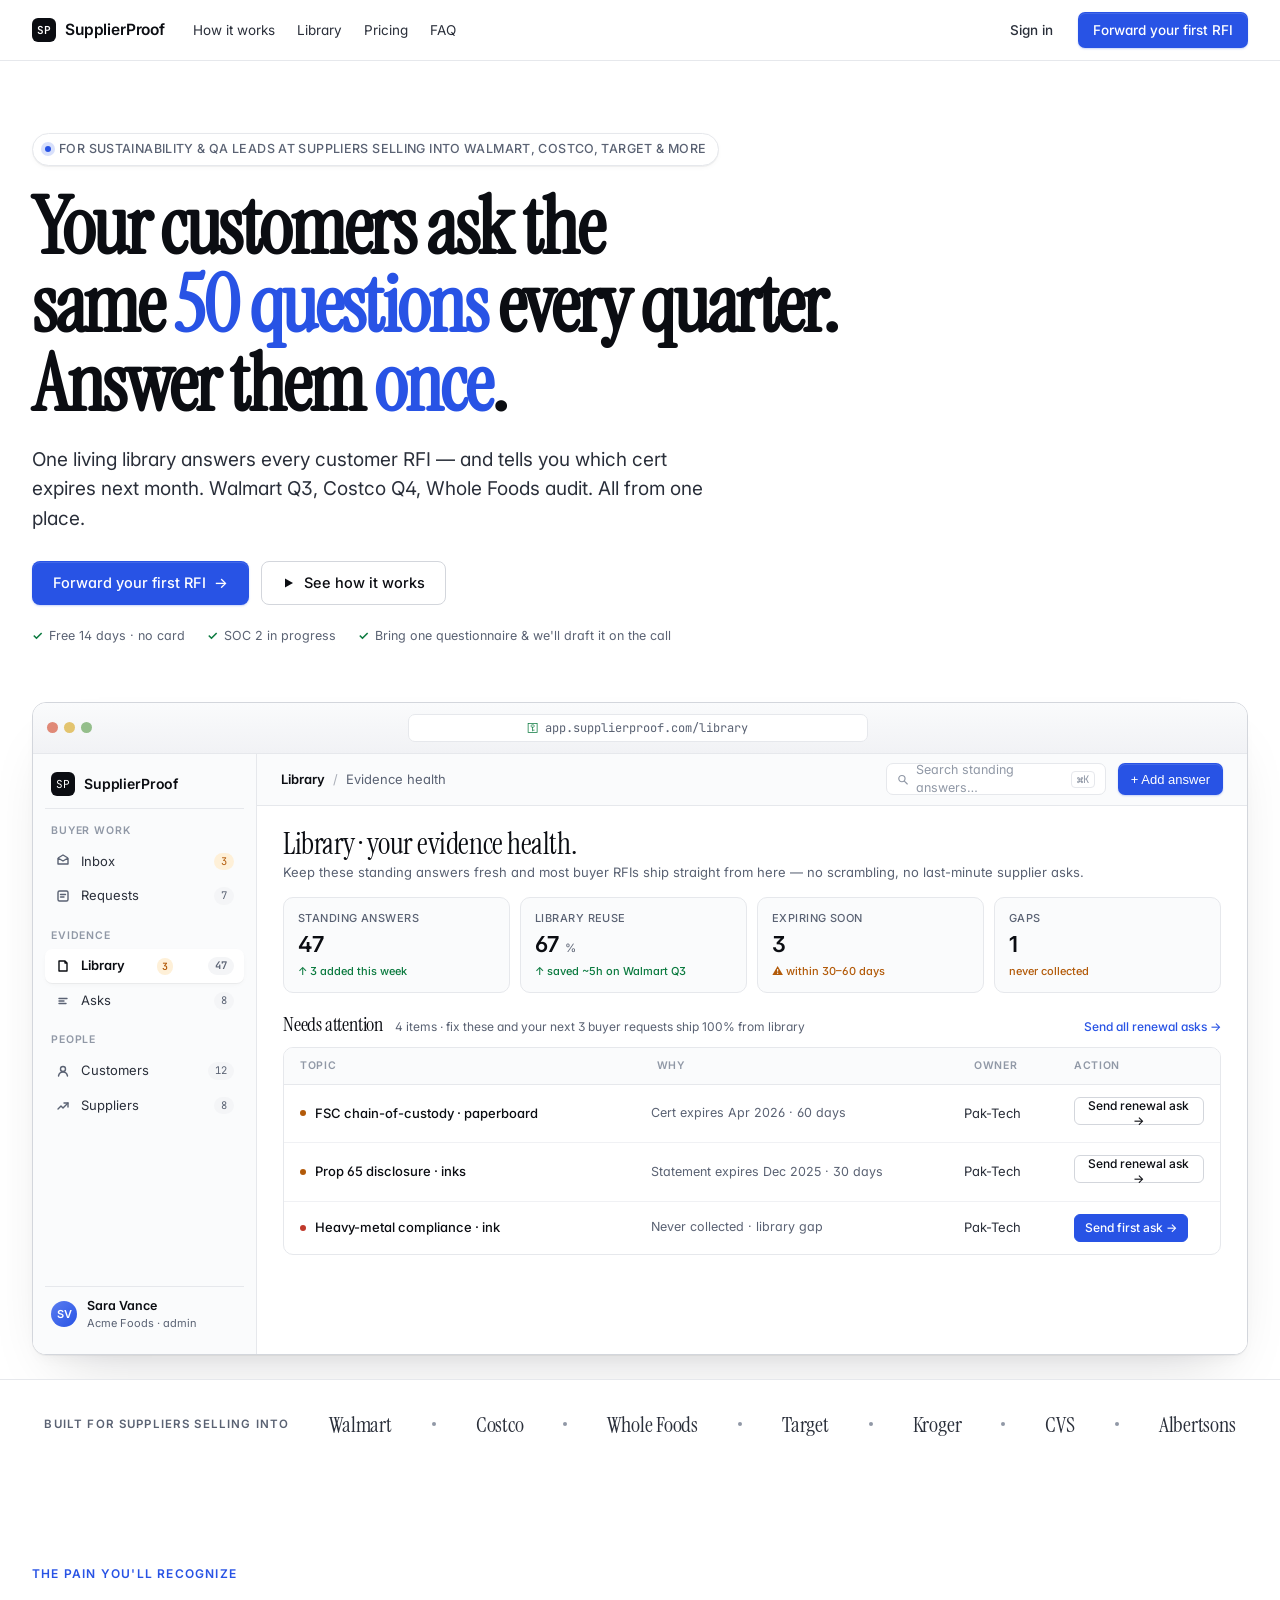
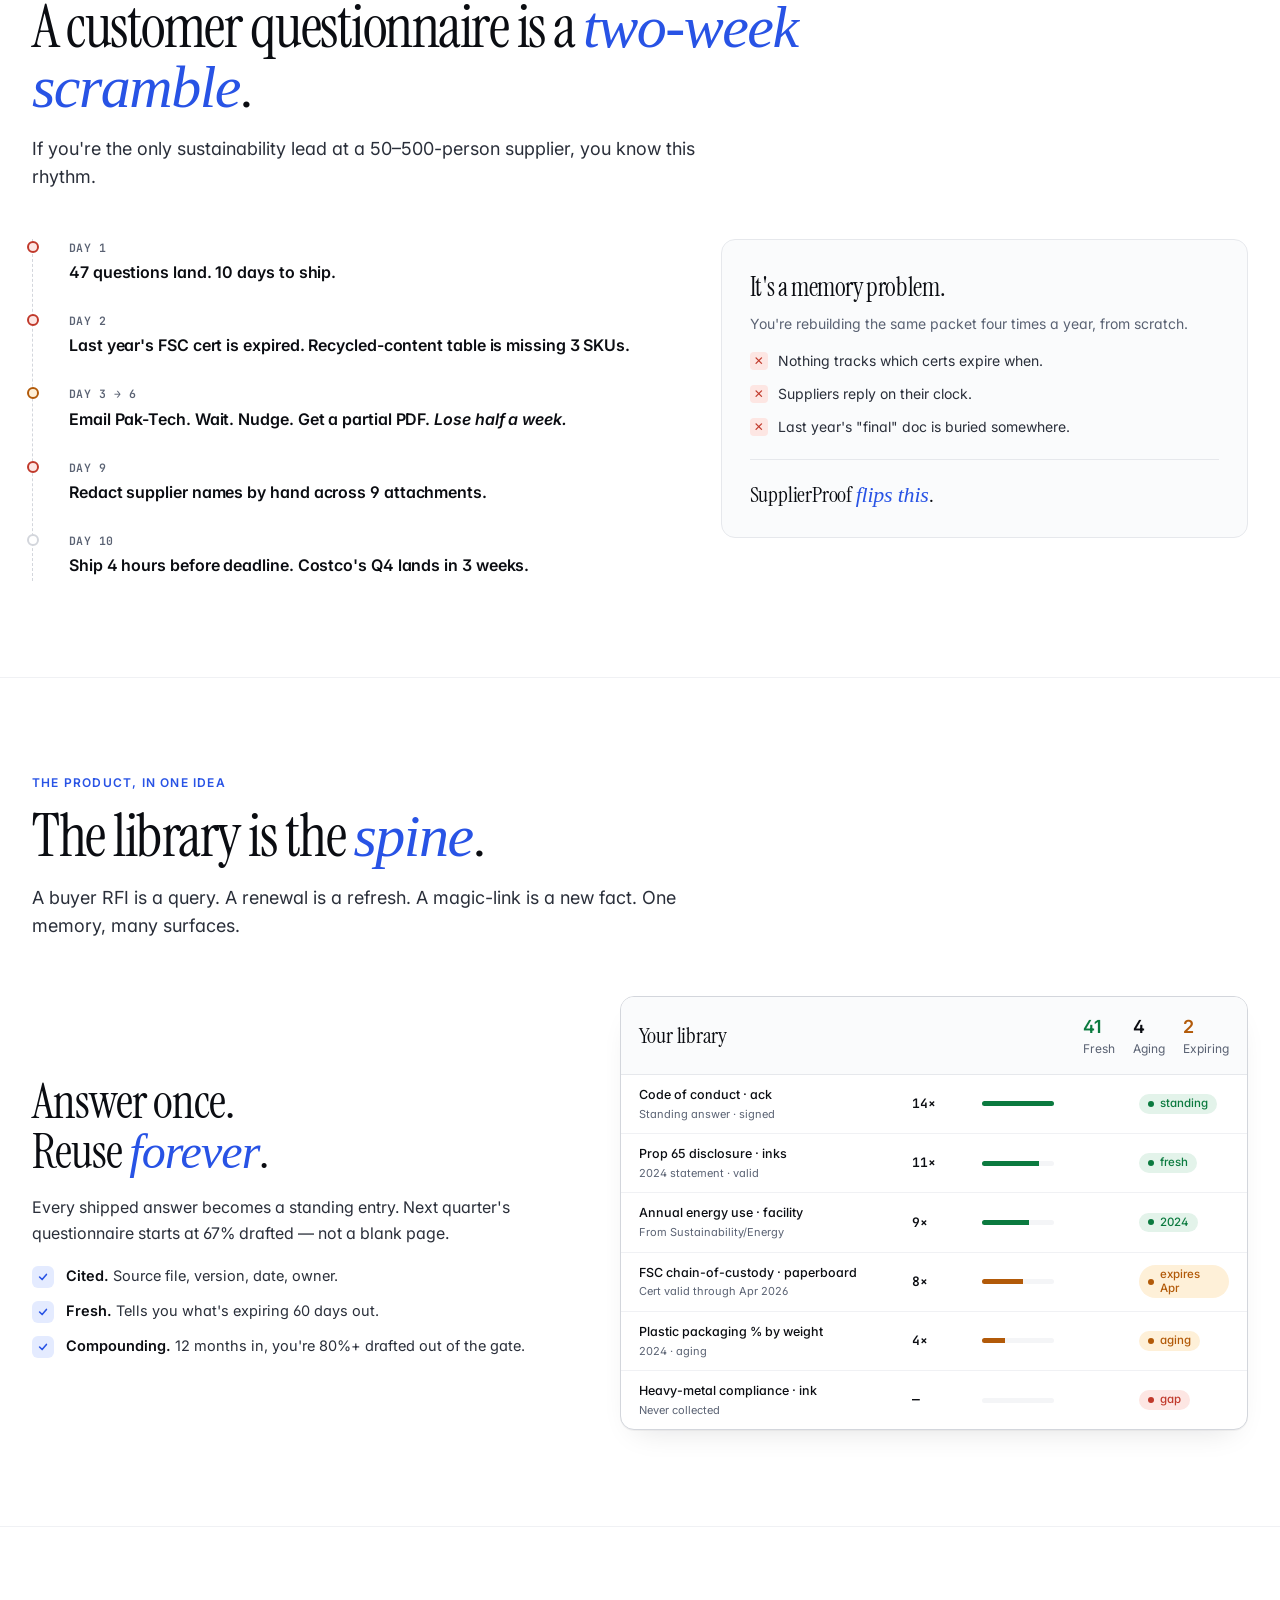
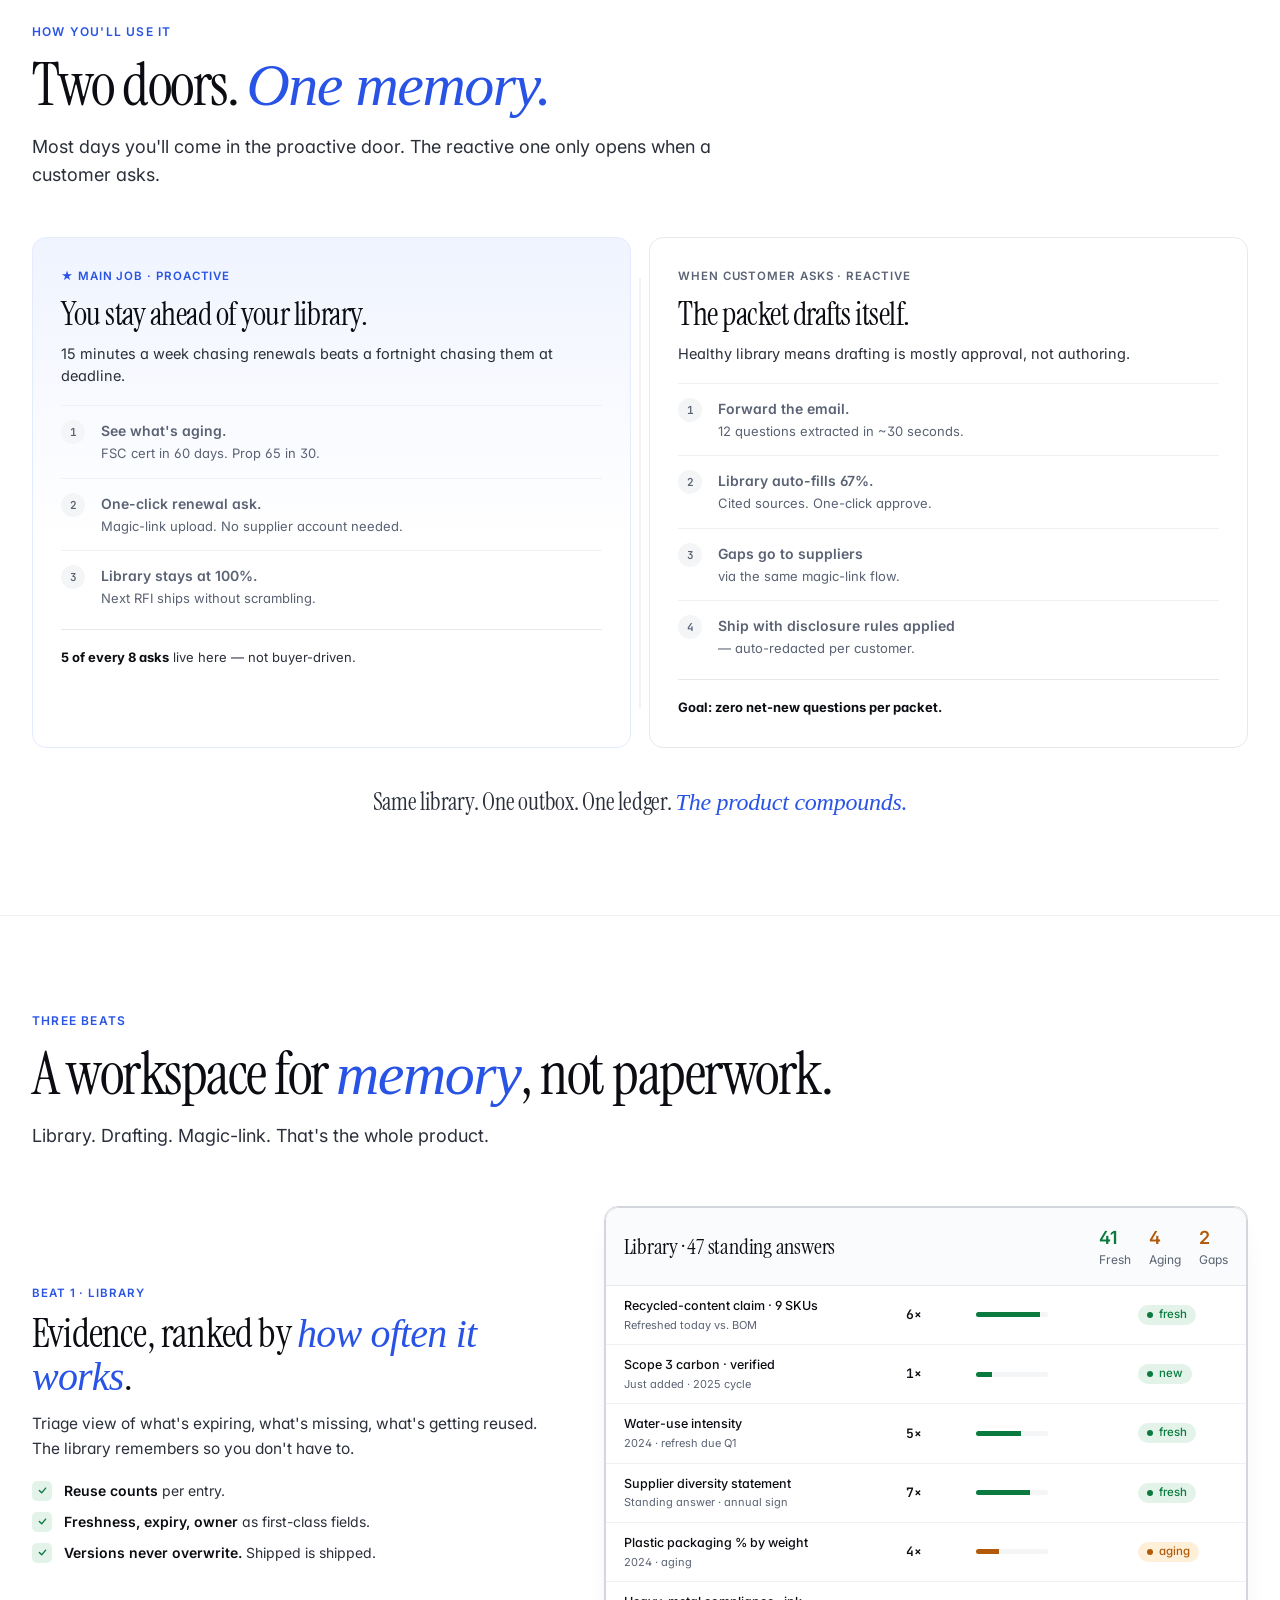
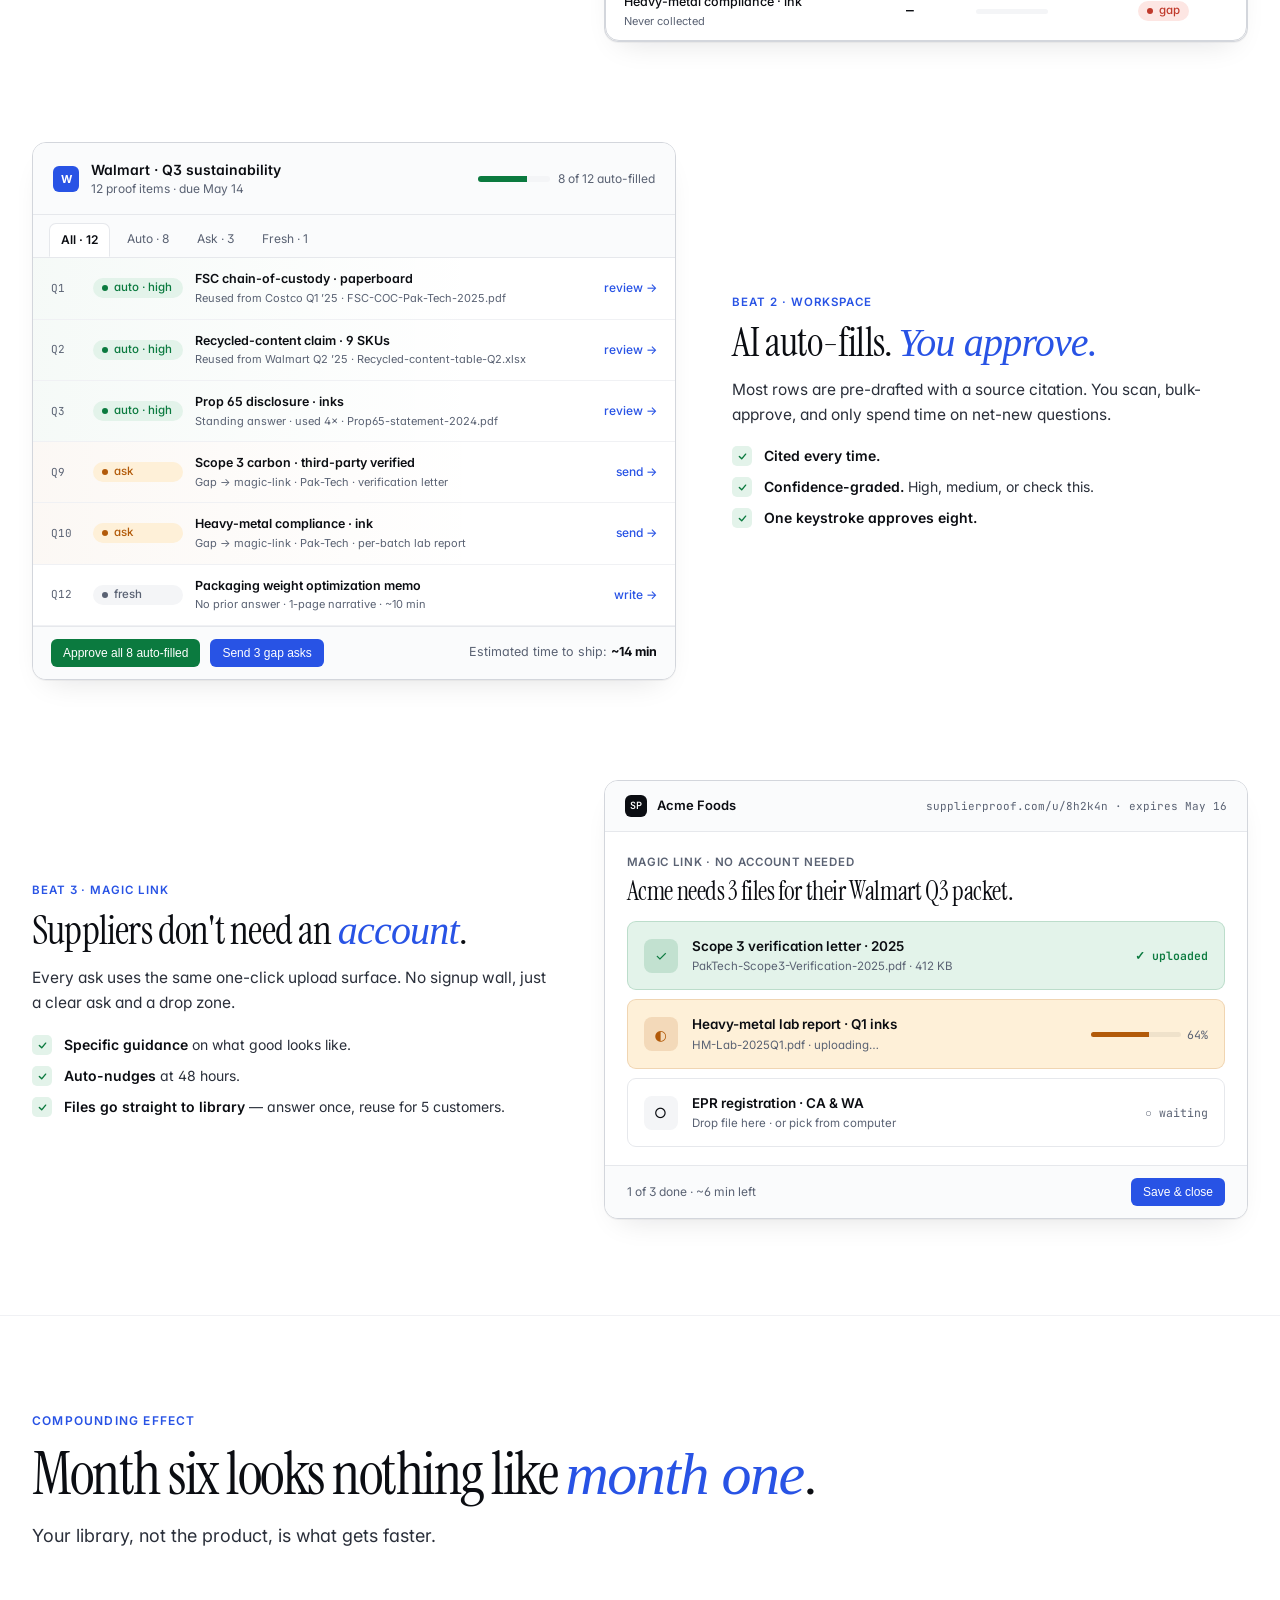
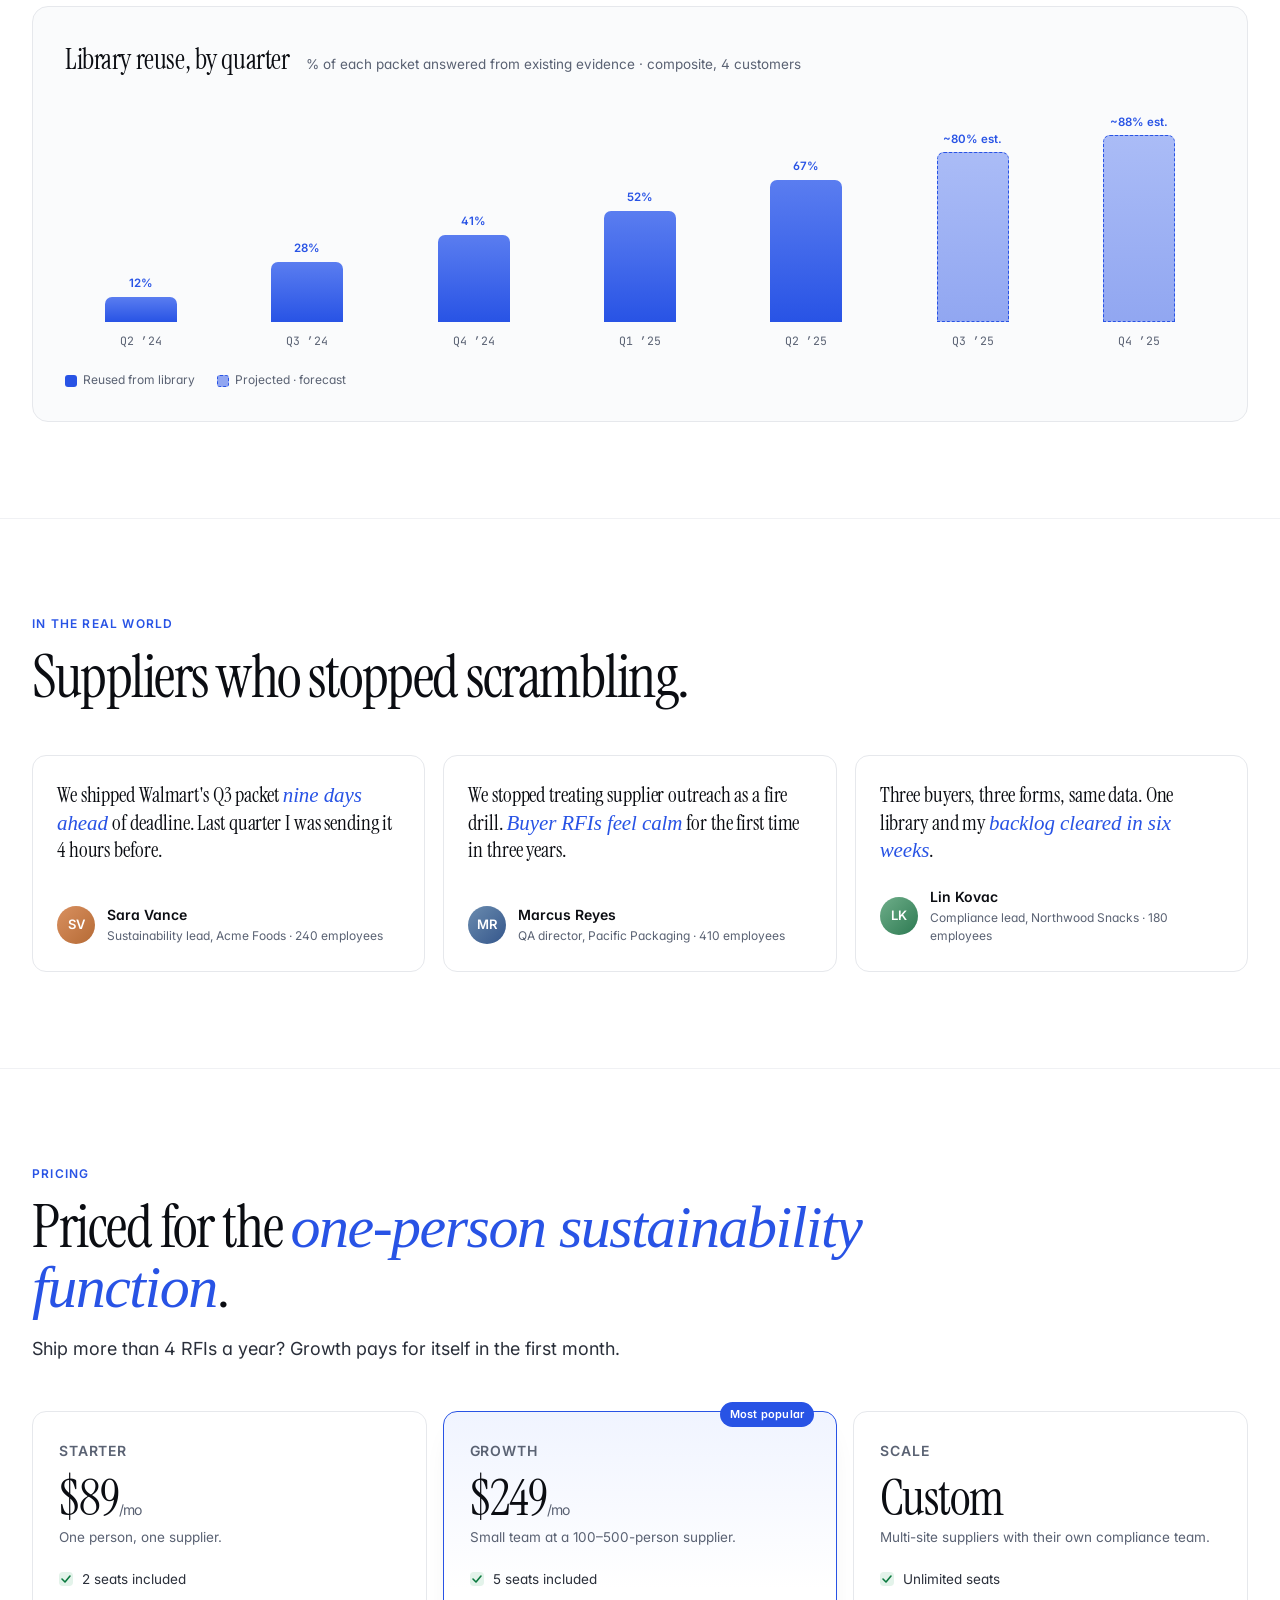
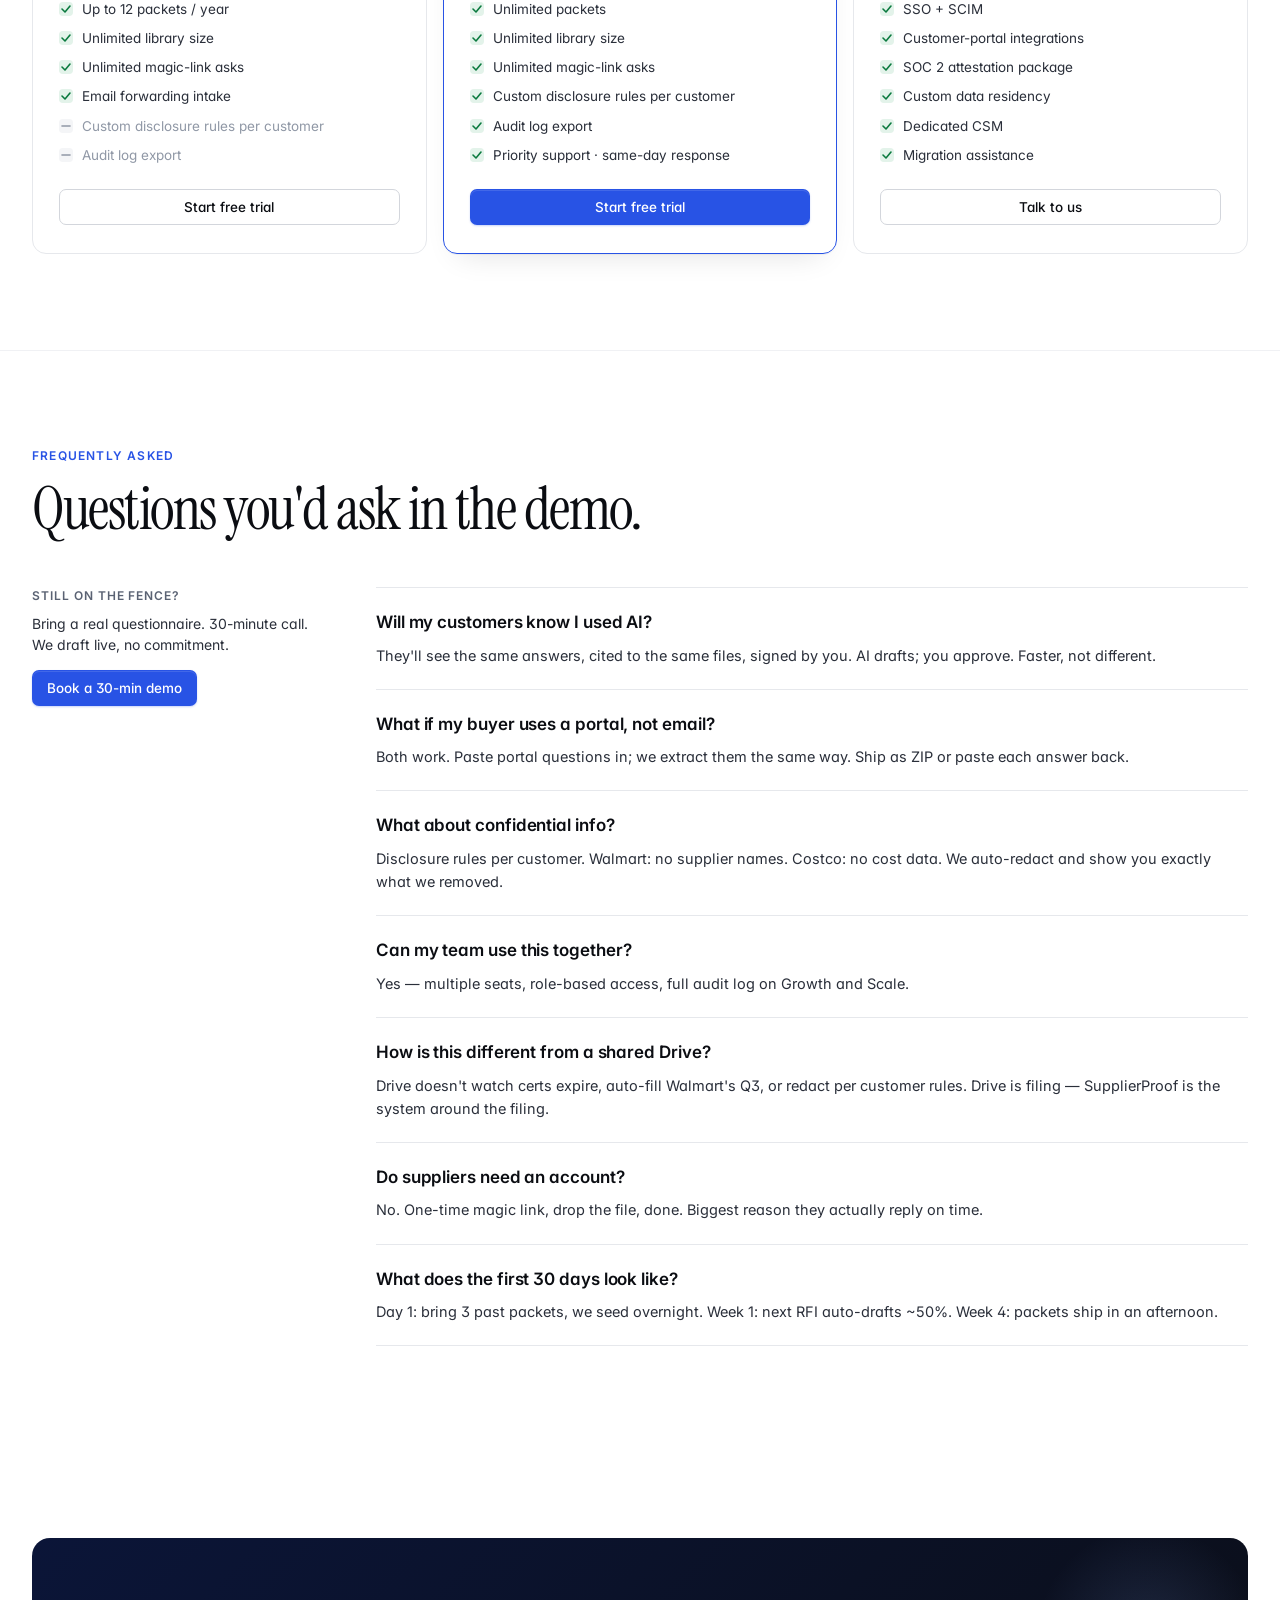
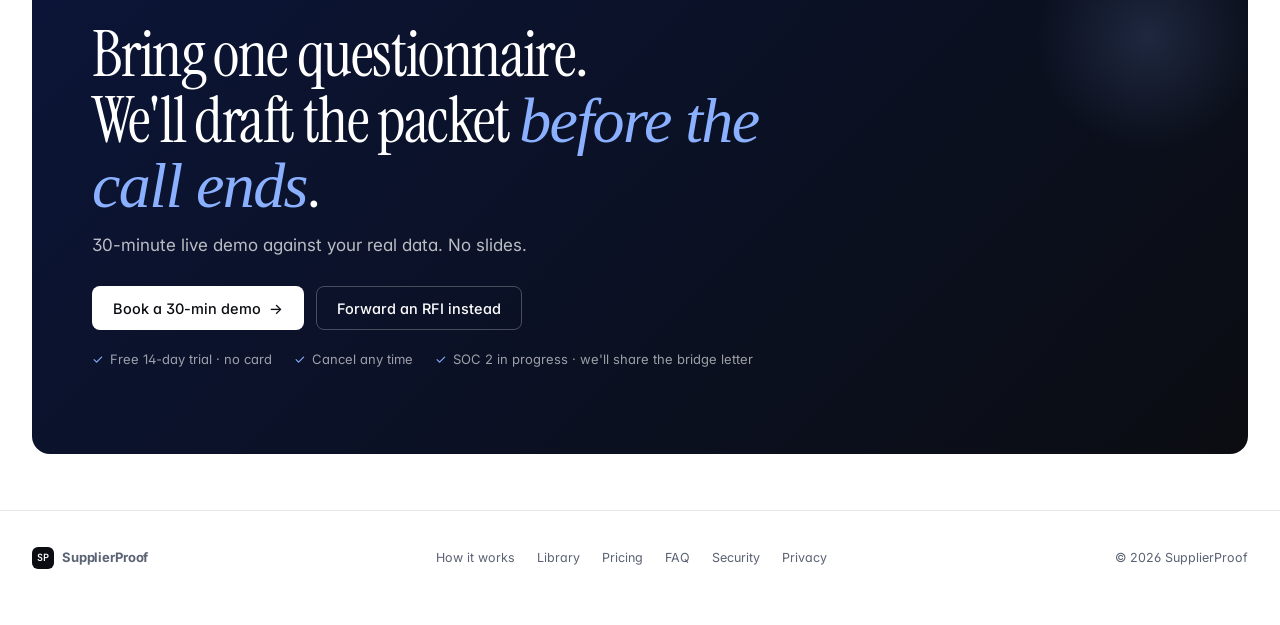
==== commit 0a6cbe72: "Replace landing with new Hi-Fi design (live app CTAs wired) - Spine/library framing matching Supplie" ====
--- a/index.html
+++ b/index.html
@@ -1,787 +1,534 @@
 <!doctype html>
-<html lang="en" data-theme="crisp">
+<html lang="en">
 <head>
 <meta charset="utf-8" />
-<title>SupplierProof · Ship customer questionnaires in an afternoon</title>
-<meta name="description" content="Forward an RFI. We draft answers from your library, chase suppliers for the gaps, and ship a redacted packet for Walmart, Costco, or anyone asking." />
+<title>SupplierProof — Answer Walmart, Costco, and Whole Foods from one library.</title>
 <meta name="viewport" content="width=1280" />
+<meta name="description" content="Sustainability and QA leads at suppliers spend two weeks per customer questionnaire. SupplierProof builds the library that answers it for you — and keeps it fresh between requests." />
 <link rel="preconnect" href="https://fonts.googleapis.com" />
 <link rel="preconnect" href="https://fonts.gstatic.com" crossorigin />
 <link href="https://fonts.googleapis.com/css2?family=Inter:wght@400;500;600;700&family=Instrument+Serif:ital@0;1&family=JetBrains+Mono:wght@400;500;600&display=swap" rel="stylesheet" />
 <style>
+  /* ─── tokens ─────────────────────────────────────────────── */
   :root {
-    --bg:        #f4f0e6;
-    --bg-2:     #ece6d4;
-    --paper:    #fbf9f3;
-    --panel:    #ffffff;
-    --ink:      #1a1612;
-    --ink-2:    #3a322a;
-    --ink-3:    #6a5f54;
-    --ink-4:    #9b8f7e;
-    --line:     #e0d8c2;
-    --line-2:   #c9bf9f;
-    --line-3:   #efe9d8;
-    --green:    #2d5a3d;
-    --green-2:  #e1ead8;
-    --amber:    #b85d22;
-    --amber-2:  #f8e7c8;
-    --red:      #b13a2c;
-    --blue:     #2c4d8a;
-    --blue-2:   #dde4f1;
-    --shadow-sm: 0 1px 0 rgba(26,22,18,0.04), 0 2px 6px -2px rgba(26,22,18,0.06);
-    --shadow-md: 0 1px 0 rgba(26,22,18,0.04), 0 14px 30px -16px rgba(26,22,18,0.18);
-    --shadow-lg: 0 1px 0 rgba(26,22,18,0.04), 0 36px 60px -28px rgba(26,22,18,0.22), 0 8px 16px -8px rgba(26,22,18,0.08);
-  }
-
+    --bg:        #ffffff;
+    --bg-2:      #f4f5f7;
+    --bg-3:      #fafbfc;
+    --paper:     #ffffff;
+    --panel:     #ffffff;
+    --ink:       #0b0d12;
+    --ink-2:     #2a2f3a;
+    --ink-3:     #5a6273;
+    --ink-4:     #9098a6;
+    --line:      #e6e8ec;
+    --line-2:    #d3d6dc;
+    --line-3:    #f0f1f4;
+    --green:     #0b7a3f;
+    --green-2:   #e3f3ea;
+    --amber:     #b25a09;
+    --amber-2:   #fef0d8;
+    --red:       #c0392b;
+    --red-2:     #fde6e3;
+    --blue:      #2853e5;
+    --blue-2:    #e4ebff;
+    --blue-3:    #f0f4ff;
+    --shadow-sm: 0 1px 0 rgba(11,13,18,0.04), 0 2px 6px -2px rgba(11,13,18,0.06);
+    --shadow-md: 0 1px 0 rgba(11,13,18,0.04), 0 14px 30px -16px rgba(11,13,18,0.14);
+    --shadow-lg: 0 1px 0 rgba(11,13,18,0.04), 0 30px 60px -28px rgba(11,13,18,0.18), 0 8px 16px -8px rgba(11,13,18,0.06);
+  }
   *, *::before, *::after { box-sizing: border-box; }
-
   html, body {
     margin: 0; padding: 0;
     background: var(--bg);
     color: var(--ink);
     font-family: 'Inter', system-ui, sans-serif;
-    font-size: 16px;
-    line-height: 1.5;
+    font-size: 16px; line-height: 1.5;
     -webkit-font-smoothing: antialiased;
     text-rendering: optimizeLegibility;
-  }
-
-  .serif { font-family: 'Instrument Serif', 'Times New Roman', serif; font-weight: 400; letter-spacing: -0.01em; }
+    font-feature-settings: 'ss01','cv11';
+  }
+  .serif { font-family: 'Instrument Serif', 'Times New Roman', serif; font-weight: 400; letter-spacing: -0.015em; font-style: normal; }
   .mono  { font-family: 'JetBrains Mono', ui-monospace, monospace; }
-
   a { color: inherit; text-decoration: none; }
 
-  /* ────────── shell ────────── */
   .page { max-width: 1280px; margin: 0 auto; padding: 0 32px; }
 
-  /* ────────── nav ────────── */
+  /* ─── nav ─────────────────────────────────────────────────── */
   .nav {
     position: sticky; top: 0; z-index: 50;
-    background: rgba(244,240,230,0.85);
-    backdrop-filter: saturate(120%) blur(10px);
-    -webkit-backdrop-filter: saturate(120%) blur(10px);
+    background: rgba(255,255,255,0.82);
+    backdrop-filter: saturate(160%) blur(12px);
+    -webkit-backdrop-filter: saturate(160%) blur(12px);
     border-bottom: 1px solid var(--line);
   }
-  .nav-inner {
-    display: flex; align-items: center; gap: 28px;
-    height: 64px;
-  }
-  .brand {
-    display: flex; align-items: center; gap: 9px;
-    font-weight: 600; font-size: 16px; letter-spacing: -0.01em;
-  }
+  .nav-inner { display: flex; align-items: center; gap: 28px; height: 60px; }
+  .brand { display: flex; align-items: center; gap: 9px; font-weight: 600; font-size: 15.5px; letter-spacing: -0.01em; }
   .brand .mark {
-    width: 26px; height: 26px; border-radius: 7px;
-    background: var(--ink); color: var(--paper);
+    width: 24px; height: 24px; border-radius: 6px;
+    background: var(--ink); color: #fff;
     display: inline-flex; align-items: center; justify-content: center;
-    font-family: 'JetBrains Mono', monospace; font-size: 12px; font-weight: 600;
-  }
-  .nav-links { display: flex; gap: 24px; font-size: 14px; color: var(--ink-2); }
+    font-family: 'JetBrains Mono', monospace; font-size: 11px; font-weight: 600;
+  }
+  .nav-links { display: flex; gap: 22px; font-size: 13.5px; color: var(--ink-2); }
+  .nav-links a { transition: color .15s; }
   .nav-links a:hover { color: var(--ink); }
-  .nav-right { margin-left: auto; display: flex; align-items: center; gap: 14px; }
-
+  .nav-right { margin-left: auto; display: flex; align-items: center; gap: 10px; }
+
+  /* ─── buttons ─────────────────────────────────────────────── */
   .btn {
     display: inline-flex; align-items: center; gap: 8px;
-    height: 38px; padding: 0 16px; border-radius: 8px;
-    font-size: 14px; font-weight: 500;
+    height: 36px; padding: 0 14px; border-radius: 7px;
+    font-size: 13.5px; font-weight: 500;
     border: 1px solid transparent; cursor: pointer; user-select: none;
-    transition: transform .08s ease, background .15s ease;
-    white-space: nowrap;
+    transition: transform .08s ease, background .15s ease, border-color .15s ease;
+    white-space: nowrap; text-decoration: none;
   }
   .btn:active { transform: translateY(1px); }
-  .btn-ghost  { color: var(--ink-2); }
+  .btn-ghost { color: var(--ink-2); }
   .btn-ghost:hover { color: var(--ink); }
-  .btn-outline { border-color: var(--line-2); color: var(--ink); background: var(--paper); }
-  .btn-outline:hover { background: #fff; }
+  .btn-outline { border-color: var(--line-2); color: var(--ink); background: #fff; }
+  .btn-outline:hover { background: var(--bg-3); }
   .btn-primary {
-    background: var(--ink); color: #fbf9f3;
-    box-shadow: 0 1px 0 rgba(255,255,255,0.05) inset, 0 1px 2px rgba(0,0,0,0.18);
-  }
-  .btn-primary:hover { background: #2a221c; }
-  .btn-lg { height: 46px; padding: 0 22px; font-size: 15px; }
-
-  /* ────────── hero ────────── */
-  .hero { padding: 80px 0 60px; }
+    background: var(--blue); color: #fff;
+    box-shadow: 0 1px 2px rgba(40,83,229,0.25), inset 0 1px 0 rgba(255,255,255,0.12);
+  }
+  .btn-primary:hover { background: #1d44ce; }
+  .btn-lg { height: 44px; padding: 0 20px; font-size: 14.5px; border-radius: 8px; }
+  .btn-ink { background: var(--ink); color: #fff; }
+  .btn-ink:hover { background: #1d2230; }
+
+  /* ─── hero ────────────────────────────────────────────────── */
+  header.hero { padding: 72px 0 24px; position: relative; overflow: hidden; }
+  header.hero::after {
+    content: ''; position: absolute; inset: -10% -20% auto -20%; height: 60%; z-index: -1;
+    background:
+      radial-gradient(60% 80% at 30% 30%, rgba(40,83,229,0.06) 0%, transparent 60%),
+      radial-gradient(50% 70% at 80% 40%, rgba(11,122,63,0.04) 0%, transparent 60%);
+  }
   .eyebrow {
     display: inline-flex; align-items: center; gap: 8px;
-    font-size: 12px; font-weight: 500; letter-spacing: 0.04em;
+    font-size: 12.5px; font-weight: 500; letter-spacing: 0.03em;
     text-transform: uppercase; color: var(--ink-3);
     padding: 6px 12px; border-radius: 999px;
-    background: var(--paper); border: 1px solid var(--line);
-  }
-  .eyebrow .pulse {
-    width: 6px; height: 6px; border-radius: 999px; background: var(--green);
-    box-shadow: 0 0 0 4px rgba(45,90,61,0.15);
-  }
+    background: #fff; border: 1px solid var(--line);
+    box-shadow: var(--shadow-sm);
+  }
+  .eyebrow .pulse { width: 6px; height: 6px; border-radius: 999px; background: var(--blue); box-shadow: 0 0 0 4px rgba(40,83,229,0.18); }
   .h1 {
-    font-size: 86px; line-height: 0.98; letter-spacing: -0.025em;
-    margin: 22px 0 22px; max-width: 1000px;
-  }
-  .h1 em { font-style: italic; color: var(--green); }
-  .lede {
-    font-size: 19px; line-height: 1.55; color: var(--ink-2);
-    max-width: 640px;
-  }
+    font-size: 80px; line-height: 0.98; letter-spacing: -0.03em;
+    margin: 22px 0 22px; max-width: 1040px; font-weight: 600;
+  }
+  .h1 em { font-style: normal; color: var(--blue); }
+  .h1 .strike { text-decoration: line-through; text-decoration-thickness: 3px; text-decoration-color: var(--red); color: var(--ink-3); }
+  .lede { font-size: 19px; line-height: 1.55; color: var(--ink-2); max-width: 680px; }
   .hero-cta { margin-top: 28px; display: flex; gap: 12px; align-items: center; }
-  .hero-meta { display: flex; gap: 22px; margin-top: 22px; font-size: 13px; color: var(--ink-3); }
+  .hero-meta { display: flex; gap: 22px; margin-top: 22px; font-size: 12.5px; color: var(--ink-3); flex-wrap: wrap; }
   .hero-meta span { display: inline-flex; align-items: center; gap: 6px; }
-  .hero-meta .dot { width: 5px; height: 5px; border-radius: 999px; background: var(--ink-4); display: inline-block; }
-
-  /* ────────── dashboard mockup ────────── */
-  .mock-wrap {
-    margin-top: 56px;
-    position: relative;
-  }
-  .mock-wrap::before {
-    content: ''; position: absolute; inset: -40px -80px auto -80px; height: 60%;
-    background: radial-gradient(60% 80% at 50% 30%, rgba(45,90,61,0.08) 0%, transparent 70%);
-    z-index: -1;
-  }
+  .hero-meta .check { color: var(--green); font-weight: 600; }
+
+  /* ─── browser mock ─────────────────────────────────────────── */
+  .mock-wrap { margin-top: 56px; position: relative; }
   .browser {
     border: 1px solid var(--line-2);
-    border-radius: 14px;
-    background: var(--paper);
-    overflow: hidden;
-    box-shadow: var(--shadow-lg);
+    border-radius: 14px; background: var(--paper);
+    overflow: hidden; box-shadow: var(--shadow-lg);
   }
   .browser-bar {
     display: flex; align-items: center; gap: 8px;
     padding: 11px 14px;
-    background: linear-gradient(to bottom, #f6f1e2, #ece6d4);
+    background: linear-gradient(to bottom, #fafbfc, #f1f2f5);
     border-bottom: 1px solid var(--line);
   }
   .traffic { display: flex; gap: 6px; }
-  .traffic i {
-    width: 11px; height: 11px; border-radius: 999px; display: inline-block;
-    background: #d8cdb1; border: 1px solid rgba(0,0,0,0.04);
-  }
+  .traffic i { width: 11px; height: 11px; border-radius: 999px; display: inline-block; }
   .traffic i:nth-child(1) { background: #e08977; }
   .traffic i:nth-child(2) { background: #e3c46f; }
   .traffic i:nth-child(3) { background: #94be8b; }
   .url-pill {
-    flex: 1; max-width: 480px; margin: 0 auto;
-    background: var(--paper); border: 1px solid var(--line);
+    flex: 1; max-width: 460px; margin: 0 auto;
+    background: #fff; border: 1px solid var(--line);
     border-radius: 7px; padding: 4px 12px;
     font-family: 'JetBrains Mono', monospace; font-size: 12px;
     color: var(--ink-3); text-align: center;
   }
   .url-pill .lock { color: var(--green); margin-right: 6px; }
 
-  /* app shell */
-  .app {
-    display: grid;
-    grid-template-columns: 232px 1fr;
-    min-height: 660px;
-    background: var(--paper);
-  }
-  .sidebar {
-    background: #f6f1e2;
-    border-right: 1px solid var(--line);
-    padding: 18px 14px;
-    display: flex; flex-direction: column;
-  }
-  .side-brand {
-    display: flex; align-items: center; gap: 9px;
-    padding: 4px 6px 16px;
-    border-bottom: 1px dashed var(--line-2);
-  }
+  /* ─── app shell (mock) ─────────────────────────────────────── */
+  .app { display: grid; grid-template-columns: 224px 1fr; min-height: 600px; background: #fff; }
+  .sidebar { background: #fafbfc; border-right: 1px solid var(--line); padding: 14px 12px 12px; display: flex; flex-direction: column; }
+  .side-brand { display: flex; align-items: center; gap: 9px; padding: 4px 6px 12px; border-bottom: 1px solid var(--line); }
   .side-brand .mark {
     width: 24px; height: 24px; border-radius: 6px;
-    background: var(--ink); color: var(--paper);
+    background: var(--ink); color: #fff;
     display: inline-flex; align-items: center; justify-content: center;
     font-family: 'JetBrains Mono', monospace; font-size: 11px;
   }
   .side-brand b { font-weight: 600; font-size: 14px; letter-spacing: -0.01em; }
-
-  .side-section { font-size: 10.5px; text-transform: uppercase; letter-spacing: 0.08em; color: var(--ink-4); margin: 16px 6px 6px; font-weight: 600; }
-
+  .side-section { font-size: 10.5px; text-transform: uppercase; letter-spacing: 0.08em; color: var(--ink-4); margin: 14px 6px 6px; font-weight: 600; }
   .nav-item {
     display: flex; align-items: center; gap: 10px;
     padding: 7px 10px; border-radius: 7px;
-    font-size: 13px; color: var(--ink-2);
-    cursor: pointer;
-  }
-  .nav-item:hover { background: rgba(255,255,255,0.5); }
+    font-size: 13px; color: var(--ink-2); cursor: pointer; margin-bottom: 1px;
+  }
+  .nav-item:hover { background: rgba(0,0,0,0.025); }
   .nav-item.active { background: #fff; box-shadow: var(--shadow-sm); color: var(--ink); font-weight: 600; }
-  .nav-item .ico {
-    width: 16px; height: 16px; display: inline-flex; align-items: center; justify-content: center;
-    color: var(--ink-3);
-  }
+  .nav-item .ico { width: 16px; height: 16px; display: inline-flex; align-items: center; justify-content: center; color: var(--ink-3); }
   .nav-item.active .ico { color: var(--ink); }
   .nav-item .count {
-    margin-left: auto; font-family: 'JetBrains Mono', monospace; font-size: 11px; color: var(--ink-3);
+    margin-left: auto; font-family: 'JetBrains Mono', monospace; font-size: 10.5px; color: var(--ink-3);
     background: var(--bg-2); padding: 1px 7px; border-radius: 99px;
   }
-  .nav-item.active .count { background: #f0ead4; color: var(--ink-2); }
   .nav-item .count.hot { background: var(--amber-2); color: var(--amber); }
-
-  .side-user {
-    margin-top: auto;
-    display: flex; align-items: center; gap: 10px;
-    padding: 10px 8px; border-top: 1px dashed var(--line-2);
-    font-size: 12.5px; color: var(--ink-2);
-  }
-  .avatar { width: 26px; height: 26px; border-radius: 999px; background: linear-gradient(135deg, #d9a87a, #b8763f); color: #fff; display: inline-flex; align-items: center; justify-content: center; font-size: 11px; font-weight: 600; }
-
-  /* main */
-  .main { display: flex; flex-direction: column; min-width: 0; background: var(--paper); }
-  .topbar {
-    height: 52px; padding: 0 24px;
-    border-bottom: 1px solid var(--line);
-    display: flex; align-items: center; gap: 12px;
-    font-size: 13px;
-  }
+  .nav-item .alert { font-family: 'JetBrains Mono', monospace; font-size: 10px; padding: 1px 5px; border-radius: 99px; background: var(--amber-2); color: var(--amber); font-weight: 600; margin-left: auto; margin-right: 4px; }
+  .side-user { margin-top: auto; display: flex; align-items: center; gap: 10px; padding: 10px 6px; border-top: 1px solid var(--line); font-size: 12.5px; }
+  .avatar { width: 26px; height: 26px; border-radius: 999px; background: linear-gradient(135deg, #5a7df0, #2853e5); color: #fff; display: inline-flex; align-items: center; justify-content: center; font-size: 11px; font-weight: 600; }
+
+  /* main column inside mock */
+  .main { display: flex; flex-direction: column; min-width: 0; background: #fff; }
+  .topbar { height: 52px; padding: 0 24px; border-bottom: 1px solid var(--line); display: flex; align-items: center; gap: 12px; font-size: 13px; background: #fafbfc; }
   .crumbs { color: var(--ink-3); display: flex; gap: 8px; align-items: center; }
   .crumbs b { color: var(--ink); font-weight: 600; }
-  .crumbs span.sep { opacity: 0.5; }
-  .top-search {
-    margin-left: auto;
-    width: 220px; height: 32px; border: 1px solid var(--line); border-radius: 7px;
-    display: flex; align-items: center; padding: 0 10px; gap: 8px;
-    font-size: 12.5px; color: var(--ink-4); background: var(--panel);
-  }
+  .crumbs .sep { opacity: 0.5; }
+  .top-search { margin-left: auto; width: 220px; height: 32px; border: 1px solid var(--line); border-radius: 7px; display: flex; align-items: center; padding: 0 10px; gap: 8px; font-size: 12.5px; color: var(--ink-4); background: #fff; }
   .top-search .kbd { margin-left: auto; font-family: 'JetBrains Mono', monospace; font-size: 10.5px; border: 1px solid var(--line); padding: 0 5px; border-radius: 4px; }
-  .icon-btn { width: 32px; height: 32px; border-radius: 7px; border: 1px solid var(--line); display: inline-flex; align-items: center; justify-content: center; color: var(--ink-3); cursor: pointer; background: var(--panel); }
-  .icon-btn:hover { color: var(--ink); }
-
-  .main-body { padding: 24px 28px 28px; flex: 1; overflow: hidden; }
-  .page-head { display: flex; align-items: baseline; gap: 18px; margin-bottom: 4px; }
-  .page-head h2 { font-size: 28px; margin: 0; font-weight: 600; letter-spacing: -0.01em; }
-  .page-head .sub { font-size: 13px; color: var(--ink-3); }
-  .page-sub { font-size: 14px; color: var(--ink-2); margin: 0 0 22px; max-width: 700px; }
-  .page-sub b { color: var(--ink); font-weight: 600; }
-
-  /* stat row */
-  .stats { display: grid; grid-template-columns: repeat(4, 1fr); gap: 12px; margin-bottom: 22px; }
-  .stat { background: var(--panel); border: 1px solid var(--line); border-radius: 10px; padding: 12px 14px; }
-  .stat .k { font-size: 11.5px; color: var(--ink-3); text-transform: uppercase; letter-spacing: 0.04em; font-weight: 500; }
-  .stat .v { font-size: 24px; font-weight: 600; letter-spacing: -0.01em; margin-top: 2px; display: flex; align-items: baseline; gap: 6px; }
-  .stat .v small { font-size: 12px; color: var(--ink-3); font-weight: 400; }
-  .stat .delta { font-size: 11.5px; color: var(--green); margin-top: 2px; display: inline-flex; align-items: center; gap: 4px; font-weight: 500; }
+  .main-body { padding: 22px 26px 24px; flex: 1; overflow: hidden; }
+
+  /* page heading inside mock */
+  .ph { display: flex; align-items: flex-end; gap: 18px; margin-bottom: 14px; }
+  .ph h2 { font-family: 'Instrument Serif', serif; font-size: 30px; font-weight: 400; margin: 0; letter-spacing: -0.015em; line-height: 1.05; }
+  .ph .sub { font-size: 13px; color: var(--ink-3); margin-top: 4px; }
+
+  /* stat cards */
+  .stats { display: grid; grid-template-columns: repeat(4, 1fr); gap: 10px; margin-bottom: 16px; }
+  .stat { background: #fafbfc; border: 1px solid var(--line); border-radius: 10px; padding: 12px 14px; }
+  .stat .k { font-size: 11px; color: var(--ink-3); text-transform: uppercase; letter-spacing: 0.04em; font-weight: 500; }
+  .stat .v { font-size: 22px; font-weight: 600; letter-spacing: -0.01em; margin-top: 2px; display: flex; align-items: baseline; gap: 6px; }
+  .stat .v small { font-size: 11.5px; color: var(--ink-3); font-weight: 400; }
+  .stat .delta { font-size: 11px; color: var(--green); margin-top: 2px; font-weight: 500; }
   .stat .delta.warn { color: var(--amber); }
 
-  /* request rows */
-  .req-list { background: var(--panel); border: 1px solid var(--line); border-radius: 12px; overflow: hidden; }
-  .req-head {
-    display: grid;
-    grid-template-columns: 180px 1fr 130px 120px 100px;
-    padding: 10px 18px;
-    font-size: 11px; color: var(--ink-4); text-transform: uppercase; letter-spacing: 0.06em; font-weight: 600;
-    background: #fdfaf0; border-bottom: 1px solid var(--line);
-  }
-  .req {
-    display: grid; grid-template-columns: 180px 1fr 130px 120px 100px;
-    padding: 14px 18px; gap: 10px; align-items: center;
-    border-bottom: 1px solid var(--line-3);
-    font-size: 13.5px;
-    cursor: pointer;
-  }
-  .req:last-child { border-bottom: none; }
-  .req:hover { background: #fdfaf0; }
-  .req.hot { background: linear-gradient(to right, rgba(184,93,34,0.06), transparent 40%); }
-  .req .customer { display: flex; align-items: center; gap: 10px; font-weight: 600; }
-  .req .logo {
-    width: 28px; height: 28px; border-radius: 7px;
-    display: inline-flex; align-items: center; justify-content: center;
-    font-size: 11px; font-weight: 700;
-    color: #fff;
-  }
-  .logo.wm { background: #2c4d8a; }
-  .logo.cs { background: #b13a2c; }
-  .logo.wf { background: #2d5a3d; }
-  .logo.tg { background: #4a4138; }
-  .logo.kr { background: #9b6a4a; }
-
-  .req .title { font-weight: 500; }
-  .req .meta { font-size: 12px; color: var(--ink-3); margin-top: 3px; display: flex; align-items: center; gap: 8px; }
-  .req .meta b { color: var(--green); font-weight: 600; }
-  .req .meta .sep { opacity: 0.4; }
-
-  .due { font-family: 'JetBrains Mono', monospace; font-size: 12px; color: var(--ink-2); }
-  .due.urgent { color: var(--amber); font-weight: 600; }
-
-  .pill {
-    display: inline-flex; align-items: center; gap: 6px;
-    font-size: 12px; font-weight: 500;
-    padding: 4px 10px; border-radius: 999px;
-    line-height: 1;
-  }
+  /* attention card (the library "needs attention" surface) */
+  .att-h { display: flex; align-items: baseline; gap: 12px; margin-bottom: 8px; }
+  .att-h h3 { font-family: 'Instrument Serif', serif; font-size: 20px; font-weight: 400; margin: 0; letter-spacing: -0.01em; }
+  .att-h .meta { font-size: 12px; color: var(--ink-3); }
+  .att-h .cta { margin-left: auto; font-size: 12px; color: var(--blue); font-weight: 500; cursor: pointer; }
+  .att-list { background: #fff; border: 1px solid var(--line); border-radius: 10px; overflow: hidden; }
+  .att-head { display: grid; grid-template-columns: 1.8fr 1.6fr 100px 130px; padding: 10px 16px; font-size: 10.5px; text-transform: uppercase; letter-spacing: 0.06em; color: var(--ink-4); font-weight: 600; background: #fafbfc; border-bottom: 1px solid var(--line); }
+  .att-row { display: grid; grid-template-columns: 1.8fr 1.6fr 100px 130px; padding: 12px 16px; gap: 10px; align-items: center; font-size: 13px; border-bottom: 1px solid var(--line-3); }
+  .att-row:last-child { border-bottom: none; }
+  .att-row .topic { display: flex; align-items: center; gap: 9px; font-weight: 500; }
+  .dot { width: 6px; height: 6px; border-radius: 99px; display: inline-block; flex-shrink: 0; }
+  .dot.amber { background: var(--amber); }
+  .dot.red   { background: var(--red); }
+  .dot.green { background: var(--green); }
+  .att-row .why { color: var(--ink-3); font-size: 12.5px; }
+  .att-row .who { color: var(--ink-2); }
+  .att-row button {
+    appearance: none; border: 1px solid var(--line-2); background: #fff; color: var(--ink);
+    font-family: inherit; font-size: 12px; font-weight: 500;
+    height: 28px; padding: 0 10px; border-radius: 6px; cursor: pointer;
+  }
+  .att-row.primary button { background: var(--blue); color: #fff; border-color: var(--blue); }
+
+  /* ─── section scaffold ────────────────────────────────────── */
+  section { padding: 96px 0; border-top: 1px solid var(--line-3); }
+  section:first-of-type { border-top: 0; }
+  .section-eyebrow { font-size: 12px; font-weight: 600; text-transform: uppercase; letter-spacing: 0.1em; color: var(--blue); margin: 0 0 14px; }
+  .section-title { font-family: 'Instrument Serif', serif; font-size: 60px; line-height: 1.0; letter-spacing: -0.025em; margin: 0 0 18px; max-width: 920px; font-weight: 400; }
+  .section-title em { font-style: italic; color: var(--blue); }
+  .section-lede { font-size: 18px; color: var(--ink-2); max-width: 700px; line-height: 1.55; margin: 0; }
+
+  /* ─── audience strip ─────────────────────────────────────── */
+  .audience {
+    padding: 28px 0; border-top: 1px solid var(--line);
+    display: flex; gap: 40px; align-items: center; justify-content: center;
+    flex-wrap: wrap; color: var(--ink-3);
+  }
+  .audience .label { font-size: 11.5px; text-transform: uppercase; letter-spacing: 0.1em; color: var(--ink-3); font-weight: 600; }
+  .audience .name { font-family: 'Instrument Serif', serif; font-size: 22px; color: var(--ink-2); letter-spacing: -0.01em; }
+  .audience .sep { width: 4px; height: 4px; border-radius: 99px; background: var(--ink-4); }
+
+  /* ─── pain section (timeline of misery) ───────────────────── */
+  .pain-grid { display: grid; grid-template-columns: 1.2fr 1fr; gap: 56px; margin-top: 48px; align-items: start; }
+  .timeline { position: relative; padding-left: 28px; border-left: 1px dashed var(--line-2); }
+  .tl-item { padding: 0 0 24px 8px; position: relative; }
+  .tl-item:last-child { padding-bottom: 0; }
+  .tl-item::before {
+    content: ''; position: absolute; left: -34px; top: 2px;
+    width: 12px; height: 12px; border-radius: 99px;
+    background: #fff; border: 2px solid var(--line-2);
+  }
+  .tl-item.bad::before { border-color: var(--red); background: var(--red-2); }
+  .tl-item.worse::before { border-color: var(--amber); background: var(--amber-2); }
+  .tl-day { font-family: 'JetBrains Mono', monospace; font-size: 11.5px; color: var(--ink-3); text-transform: uppercase; letter-spacing: 0.04em; font-weight: 600; margin-bottom: 4px; }
+  .tl-title { font-size: 16px; font-weight: 600; letter-spacing: -0.005em; margin-bottom: 4px; }
+  .tl-body { font-size: 14px; color: var(--ink-2); line-height: 1.55; }
+  .tl-body em { font-style: italic; color: var(--red); font-weight: 600; }
+
+  .pain-aside { background: var(--bg-3); border: 1px solid var(--line); border-radius: 14px; padding: 28px; position: sticky; top: 80px; }
+  .pain-aside h4 { font-family: 'Instrument Serif', serif; font-size: 26px; font-weight: 400; letter-spacing: -0.015em; margin: 0 0 6px; }
+  .pain-aside p { font-size: 14px; color: var(--ink-3); margin: 0 0 16px; line-height: 1.55; }
+  .pain-aside ul { list-style: none; padding: 0; margin: 0; display: flex; flex-direction: column; gap: 12px; }
+  .pain-aside li { display: flex; gap: 10px; align-items: flex-start; font-size: 14px; color: var(--ink-2); line-height: 1.5; }
+  .pain-aside li .x {
+    width: 18px; height: 18px; flex-shrink: 0; margin-top: 2px;
+    border-radius: 4px; background: var(--red-2); color: var(--red);
+    display: inline-flex; align-items: center; justify-content: center; font-size: 12px; font-weight: 600;
+  }
+  .pain-aside .summary { font-family: 'Instrument Serif', serif; font-size: 22px; line-height: 1.2; color: var(--ink); margin-top: 22px; padding-top: 22px; border-top: 1px solid var(--line); letter-spacing: -0.01em; }
+  .pain-aside .summary em { font-style: italic; color: var(--blue); }
+
+  /* ─── thesis section ──────────────────────────────────────── */
+  .thesis { display: grid; grid-template-columns: 1fr 1.2fr; gap: 64px; align-items: center; margin-top: 56px; }
+  .thesis-text h3 { font-family: 'Instrument Serif', serif; font-size: 48px; font-weight: 400; letter-spacing: -0.02em; line-height: 1.05; margin: 8px 0 18px; }
+  .thesis-text h3 em { font-style: italic; color: var(--blue); }
+  .thesis-text p { font-size: 16px; color: var(--ink-2); line-height: 1.6; margin: 0 0 14px; }
+  .thesis-text .bullets { list-style: none; padding: 0; margin: 18px 0 0; display: flex; flex-direction: column; gap: 12px; }
+  .thesis-text .bullets li { display: flex; gap: 12px; align-items: flex-start; font-size: 14.5px; color: var(--ink-2); line-height: 1.5; }
+  .thesis-text .bullets .check { width: 22px; height: 22px; border-radius: 6px; background: var(--blue-2); color: var(--blue); display: inline-flex; align-items: center; justify-content: center; flex-shrink: 0; margin-top: 1px; }
+  .thesis-text .bullets b { color: var(--ink); font-weight: 600; }
+
+  /* mini library card next to thesis */
+  .libcard { background: #fff; border: 1px solid var(--line-2); border-radius: 14px; box-shadow: var(--shadow-md); overflow: hidden; }
+  .libcard-top { padding: 16px 18px; background: #fafbfc; border-bottom: 1px solid var(--line); display: flex; align-items: center; gap: 14px; }
+  .libcard-top .name { font-family: 'Instrument Serif', serif; font-size: 22px; font-weight: 400; letter-spacing: -0.01em; }
+  .libcard-top .stats-mini { margin-left: auto; display: flex; gap: 18px; font-size: 12px; color: var(--ink-3); }
+  .libcard-top .stats-mini b { display: block; font-size: 18px; font-weight: 600; color: var(--ink); }
+  .libcard-top .stats-mini .ok b { color: var(--green); }
+  .libcard-top .stats-mini .warn b { color: var(--amber); }
+  .libcard-row { display: grid; grid-template-columns: 1.8fr 60px 1fr 90px; padding: 11px 18px; border-bottom: 1px solid var(--line-3); gap: 10px; font-size: 12.5px; align-items: center; }
+  .libcard-row:last-child { border-bottom: none; }
+  .libcard-row .topic { font-weight: 500; }
+  .libcard-row .sub { font-size: 11px; color: var(--ink-3); margin-top: 1px; }
+  .libcard-row .reuse { font-family: 'JetBrains Mono', monospace; font-weight: 600; font-size: 13px; }
+  .libcard-row .bar { width: 100%; height: 5px; border-radius: 99px; background: var(--bg-2); overflow: hidden; }
+  .libcard-row .bar i { display: block; height: 100%; background: var(--green); }
+  .libcard-row .bar i.warn { background: var(--amber); }
+  .libcard-row .bar i.gap  { background: var(--red); }
+  .libcard-row .freshness { font-size: 11.5px; }
+  .pill { display: inline-flex; align-items: center; gap: 6px; font-size: 11.5px; font-weight: 500; padding: 3px 9px; border-radius: 99px; line-height: 1.2; }
   .pill.green { background: var(--green-2); color: var(--green); }
   .pill.amber { background: var(--amber-2); color: var(--amber); }
+  .pill.red   { background: var(--red-2);   color: var(--red); }
+  .pill.muted { background: var(--bg-2);    color: var(--ink-3); }
   .pill.blue  { background: var(--blue-2);  color: var(--blue); }
-  .pill.muted { background: var(--bg-2); color: var(--ink-3); }
-  .pill .dot { width: 6px; height: 6px; border-radius: 999px; background: currentColor; }
-
-  .progress { width: 80px; height: 6px; border-radius: 99px; background: var(--bg-2); overflow: hidden; }
-  .progress > i { display: block; height: 100%; background: var(--green); border-radius: 99px; }
-  .progress.amber > i { background: var(--amber); }
-
-  /* annotated arrow on the hero mock */
-  .anno {
-    position: absolute;
-    font-family: 'Instrument Serif', serif;
-    font-style: italic;
-    font-size: 19px;
-    color: var(--ink-2);
-    line-height: 1.2;
-    z-index: 5;
-    pointer-events: none;
-  }
-  .anno svg { display: block; }
-
-  /* ────────── sections ────────── */
-  section { padding: 88px 0; }
-  [id] { scroll-margin-top: 80px; }
-  .section-eyebrow { font-size: 12px; font-weight: 600; text-transform: uppercase; letter-spacing: 0.1em; color: var(--green); margin-bottom: 14px; }
-  .section-title { font-size: 56px; line-height: 1.02; letter-spacing: -0.02em; margin: 0 0 18px; max-width: 900px; }
-  .section-lede { font-size: 18px; color: var(--ink-2); max-width: 640px; line-height: 1.55; margin: 0; }
-
-  .divider { border: 0; border-top: 1px solid var(--line); margin: 0; }
-
-  /* logo strip */
-  .logos { padding: 32px 0 8px; display: flex; gap: 48px; align-items: center; flex-wrap: wrap; justify-content: center; color: var(--ink-4); }
-  .logos .label { font-size: 12.5px; text-transform: uppercase; letter-spacing: 0.1em; color: var(--ink-4); }
-  .logos .name { font-family: 'Instrument Serif', serif; font-size: 22px; color: var(--ink-3); letter-spacing: -0.01em; }
-
-  /* how it works steps */
-  .steps {
-    display: grid; grid-template-columns: repeat(6, 1fr); gap: 14px; margin-top: 44px;
-  }
-  .step {
-    background: var(--paper); border: 1px solid var(--line); border-radius: 12px;
-    padding: 18px 16px 18px;
-    display: flex; flex-direction: column; gap: 6px;
-    min-height: 168px;
-    position: relative;
-  }
-  .step .n { font-family: 'JetBrains Mono', monospace; font-size: 11px; color: var(--ink-4); }
-  .step .name { font-size: 17px; font-weight: 600; letter-spacing: -0.01em; }
-  .step .desc { font-size: 12.5px; color: var(--ink-3); line-height: 1.45; }
-  .step .glyph {
-    width: 30px; height: 30px; border-radius: 8px;
-    background: var(--bg-2); display: inline-flex; align-items: center; justify-content: center;
-    margin-bottom: 6px; color: var(--ink-2);
-  }
-  .step:nth-child(1) .glyph { background: var(--blue-2); color: var(--blue); }
-  .step:nth-child(2) .glyph { background: var(--bg-2); color: var(--ink-2); }
-  .step:nth-child(3) .glyph { background: var(--green-2); color: var(--green); }
-  .step:nth-child(4) .glyph { background: var(--amber-2); color: var(--amber); }
-  .step:nth-child(5) .glyph { background: var(--green-2); color: var(--green); }
-  .step:nth-child(6) .glyph { background: var(--bg-2); color: var(--ink-2); }
-
-  /* feature panels */
-  .feature {
-    display: grid;
-    grid-template-columns: 1fr 1.3fr;
-    gap: 64px;
-    align-items: start;
-  }
-  .feature.reverse { grid-template-columns: 1.3fr 1fr; }
-  .feature.reverse .feat-text { order: 2; }
-
-  .feat-text h3 { font-size: 44px; line-height: 1.05; margin: 8px 0 16px; letter-spacing: -0.02em; font-weight: 600; }
-  .feat-text p { font-size: 16px; color: var(--ink-2); line-height: 1.6; margin: 0 0 16px; }
-  .feat-text .bullets { list-style: none; padding: 0; margin: 18px 0 0; display: flex; flex-direction: column; gap: 10px; }
-  .feat-text .bullets li {
-    display: flex; gap: 12px; align-items: flex-start;
-    font-size: 14.5px; color: var(--ink-2); line-height: 1.5;
-  }
-  .feat-text .bullets b { font-weight: 600; color: var(--ink); }
-  .feat-text .bullets .tail { color: var(--ink-4); }
-  .feat-text .check {
-    width: 22px; height: 22px; border-radius: 6px; flex-shrink: 0;
-    background: var(--green-2); color: var(--green);
-    display: inline-flex; align-items: center; justify-content: center; margin-top: 1px;
-  }
-
-  /* workspace mock */
-  .ws {
-    background: var(--paper); border: 1px solid var(--line-2); border-radius: 14px;
-    overflow: hidden; box-shadow: var(--shadow-md);
-  }
-  .ws-top { padding: 14px 18px; border-bottom: 1px solid var(--line); display: flex; align-items: center; gap: 12px; background: #fdfaf0; }
-  .ws-top .title { font-weight: 600; font-size: 14.5px; }
-  .ws-top .due { margin-left: auto; }
-  .ws-tabs { display: flex; gap: 6px; padding: 10px 14px 0; border-bottom: 1px solid var(--line); background: #fdfaf0; }
-  .ws-tab {
-    font-size: 12.5px; padding: 7px 12px; border-radius: 7px 7px 0 0; border: 1px solid transparent; border-bottom: none;
-    color: var(--ink-3); cursor: pointer;
-  }
-  .ws-tab.on { background: var(--paper); border-color: var(--line); color: var(--ink); font-weight: 600; }
-
-  .ws-row {
-    display: grid;
-    grid-template-columns: 32px 110px 1fr 110px;
-    align-items: center; gap: 10px;
-    padding: 13px 18px;
-    border-bottom: 1px solid var(--line-3);
-    font-size: 13px;
-  }
+  .pill .dot { width: 6px; height: 6px; border-radius: 99px; background: currentColor; }
+
+  /* ─── two ways in ─────────────────────────────────────────── */
+  .ways { display: grid; grid-template-columns: 1fr 1fr; gap: 18px; margin-top: 48px; position: relative; }
+  .ways::before {
+    content: ''; position: absolute; left: 50%; top: 8%; bottom: 8%;
+    width: 1px; background: var(--line); transform: translateX(-50%);
+  }
+  .way { background: #fff; border: 1px solid var(--line); border-radius: 14px; padding: 30px 28px; }
+  .way .kicker { font-size: 11.5px; text-transform: uppercase; letter-spacing: 0.08em; font-weight: 600; color: var(--blue); margin-bottom: 12px; }
+  .way h4 { font-family: 'Instrument Serif', serif; font-size: 32px; font-weight: 400; letter-spacing: -0.015em; margin: 0 0 10px; line-height: 1.1; }
+  .way p { font-size: 14.5px; color: var(--ink-2); line-height: 1.55; margin: 0 0 18px; }
+  .way ol { list-style: none; padding: 0; margin: 0; counter-reset: step; }
+  .way ol li {
+    counter-increment: step;
+    padding: 14px 0; border-top: 1px solid var(--line-3);
+    display: grid; grid-template-columns: 28px 1fr; gap: 12px; align-items: start;
+  }
+  .way ol li:last-child { padding-bottom: 0; }
+  .way ol li::before {
+    content: counter(step);
+    width: 24px; height: 24px; border-radius: 99px;
+    background: var(--bg-2); color: var(--ink-3);
+    display: inline-flex; align-items: center; justify-content: center;
+    font-family: 'JetBrains Mono', monospace; font-size: 11px; font-weight: 600;
+  }
+  .way ol li b { display: block; font-weight: 600; font-size: 14px; margin-bottom: 3px; }
+  .way ol li span { font-size: 13px; color: var(--ink-3); line-height: 1.5; }
+  .way.proactive { border-color: var(--blue-2); background: linear-gradient(180deg, var(--blue-3) 0%, #fff 60%); }
+  .way.proactive .kicker { color: var(--blue); }
+  .way.reactive  { border-color: var(--line); }
+  .way.reactive .kicker { color: var(--ink-3); }
+  .way .meet {
+    margin-top: 20px; padding-top: 18px; border-top: 1px solid var(--line);
+    font-size: 13px; color: var(--ink-2); line-height: 1.5;
+  }
+  .way .meet b { color: var(--ink); }
+  .ways-rejoin {
+    margin-top: 38px; text-align: center;
+    font-family: 'Instrument Serif', serif; font-size: 24px; line-height: 1.35;
+    color: var(--ink-2); max-width: 720px; margin-left: auto; margin-right: auto;
+    letter-spacing: -0.01em;
+  }
+  .ways-rejoin em { font-style: italic; color: var(--blue); }
+
+  /* ─── product tour beats ──────────────────────────────────── */
+  .beats { display: flex; flex-direction: column; gap: 100px; margin-top: 56px; }
+  .beat { display: grid; grid-template-columns: 1fr 1.25fr; gap: 56px; align-items: center; }
+  .beat.alt { grid-template-columns: 1.25fr 1fr; }
+  .beat.alt .beat-text { order: 2; }
+  .beat-text .kicker { font-size: 11.5px; text-transform: uppercase; letter-spacing: 0.08em; font-weight: 600; color: var(--blue); margin-bottom: 10px; }
+  .beat-text h3 { font-family: 'Instrument Serif', serif; font-size: 40px; font-weight: 400; letter-spacing: -0.02em; line-height: 1.05; margin: 0 0 14px; }
+  .beat-text h3 em { font-style: italic; color: var(--blue); }
+  .beat-text p { font-size: 15.5px; color: var(--ink-2); line-height: 1.6; margin: 0 0 14px; }
+  .beat-text ul { list-style: none; padding: 0; margin: 18px 0 0; display: flex; flex-direction: column; gap: 10px; }
+  .beat-text ul li { display: flex; gap: 12px; align-items: flex-start; font-size: 14px; color: var(--ink-2); line-height: 1.5; }
+  .beat-text ul .check { width: 20px; height: 20px; border-radius: 5px; background: var(--green-2); color: var(--green); display: inline-flex; align-items: center; justify-content: center; flex-shrink: 0; margin-top: 1px; }
+  .beat-text b { color: var(--ink); font-weight: 600; }
+
+  .beat-mock {
+    border: 1px solid var(--line-2); border-radius: 14px; background: #fff;
+    box-shadow: var(--shadow-md); overflow: hidden;
+  }
+
+  /* workspace mock (beat 2) */
+  .ws-head { padding: 16px 20px; background: #fafbfc; border-bottom: 1px solid var(--line); display: flex; align-items: center; gap: 12px; }
+  .ws-head .logo { width: 26px; height: 26px; border-radius: 6px; background: var(--blue); color: #fff; display: inline-flex; align-items: center; justify-content: center; font-weight: 700; font-size: 11px; }
+  .ws-head .title { font-weight: 600; font-size: 14px; }
+  .ws-head .meta { font-size: 12px; color: var(--ink-3); }
+  .ws-head .progress { margin-left: auto; display: flex; align-items: center; gap: 8px; font-size: 12px; color: var(--ink-3); }
+  .ws-head .progress .bar { width: 110px; height: 6px; border-radius: 99px; background: var(--bg-2); overflow: hidden; }
+  .ws-head .progress .bar i { display: block; height: 100%; width: 67%; background: var(--green); }
+  .ws-tabs { display: flex; gap: 6px; padding: 8px 16px 0; background: #fafbfc; border-bottom: 1px solid var(--line); }
+  .ws-tab { padding: 7px 11px; font-size: 12px; border-radius: 7px 7px 0 0; color: var(--ink-3); }
+  .ws-tab.on { background: #fff; border: 1px solid var(--line); border-bottom-color: transparent; color: var(--ink); font-weight: 600; }
+  .ws-row { display: grid; grid-template-columns: 30px 90px 1fr 90px; padding: 12px 18px; gap: 12px; align-items: center; border-bottom: 1px solid var(--line-3); font-size: 12.5px; }
   .ws-row:last-child { border-bottom: none; }
-  .ws-row .q { color: var(--ink-3); font-family: 'JetBrains Mono', monospace; font-size: 11.5px; }
-  .ws-row .text b { font-weight: 600; }
-  .ws-row .text small { color: var(--ink-3); font-size: 11.5px; display: block; margin-top: 2px; }
-  .ws-row.auto { background: linear-gradient(to right, rgba(45,90,61,0.045), transparent 70%); }
-  .ws-row.ask  { background: linear-gradient(to right, rgba(184,93,34,0.045), transparent 70%); }
-
-  /* magic link panel */
-  .ml {
-    background: var(--paper); border: 1px solid var(--line-2); border-radius: 14px;
-    overflow: hidden; box-shadow: var(--shadow-md);
-  }
-  .ml-top { padding: 14px 18px; border-bottom: 1px solid var(--line); background: #fdfaf0; display: flex; align-items: center; gap: 12px; }
-  .ml-top .url { font-family: 'JetBrains Mono', monospace; font-size: 11.5px; color: var(--ink-3); padding: 4px 10px; background: var(--panel); border: 1px solid var(--line); border-radius: 6px; flex: 1; }
+  .ws-row.auto { background: linear-gradient(to right, rgba(11,122,63,0.04), transparent 70%); }
+  .ws-row.ask  { background: linear-gradient(to right, rgba(178,90,9,0.045), transparent 70%); }
+  .ws-row .qn { font-family: 'JetBrains Mono', monospace; font-size: 11px; color: var(--ink-3); }
+  .ws-row .body b { font-weight: 600; }
+  .ws-row .body small { display: block; color: var(--ink-3); font-size: 11px; margin-top: 1px; }
+  .ws-row .act { font-size: 12px; color: var(--blue); font-weight: 500; text-align: right; }
+  .ws-foot { padding: 12px 18px; background: #fafbfc; border-top: 1px solid var(--line); display: flex; align-items: center; gap: 10px; font-size: 12.5px; }
+  .ws-btn { height: 28px; padding: 0 12px; border-radius: 6px; background: var(--green); color: #fff; font-weight: 500; font-size: 12px; border: 0; cursor: pointer; }
+  .ws-btn.blue { background: var(--blue); }
+
+  /* magic link mock (beat 3) */
+  .ml-head { padding: 14px 20px; background: #fafbfc; border-bottom: 1px solid var(--line); display: flex; align-items: center; gap: 10px; }
+  .ml-head .mark { width: 22px; height: 22px; border-radius: 6px; background: var(--ink); color: #fff; display: inline-flex; align-items: center; justify-content: center; font-family: 'JetBrains Mono', monospace; font-size: 10px; font-weight: 600; }
+  .ml-head .who { font-weight: 600; font-size: 13px; }
+  .ml-head .url { margin-left: auto; font-family: 'JetBrains Mono', monospace; font-size: 11px; color: var(--ink-3); }
   .ml-body { padding: 22px 22px 18px; }
-  .ml h4 { font-family: 'Instrument Serif', serif; font-size: 30px; line-height: 1.1; margin: 0 0 6px; font-weight: 400; }
-  .ml-sub { font-size: 13.5px; color: var(--ink-3); margin: 0 0 18px; }
-
-  .drop {
-    padding: 14px 16px; border: 1px solid var(--line); border-radius: 10px;
-    margin-top: 10px; background: var(--panel);
-    display: flex; align-items: center; gap: 14px;
-  }
-  .drop.done { background: var(--green-2); border-color: rgba(45,90,61,0.25); }
-  .drop.live { background: #fdfaf0; }
-  .drop .ico { width: 38px; height: 38px; border-radius: 9px; background: var(--bg-2); display: inline-flex; align-items: center; justify-content: center; color: var(--ink-3); flex-shrink: 0; }
-  .drop.done .ico { background: rgba(45,90,61,0.15); color: var(--green); }
-  .drop .name { font-weight: 600; font-size: 14px; }
-  .drop .hint { font-size: 12px; color: var(--ink-3); margin-top: 2px; }
-  .drop .status { margin-left: auto; font-size: 12px; font-family: 'JetBrains Mono', monospace; color: var(--ink-3); display: flex; align-items: center; gap: 6px; }
-  .drop.done .status { color: var(--green); font-weight: 600; }
-  .bar-prog { width: 90px; height: 5px; background: var(--bg-2); border-radius: 99px; overflow: hidden; }
-  .bar-prog i { display: block; height: 100%; width: 64%; background: var(--amber); border-radius: 99px; }
-
-  /* library */
-  .lib {
-    background: var(--paper); border: 1px solid var(--line-2); border-radius: 14px;
-    overflow: hidden; box-shadow: var(--shadow-md);
-  }
-  .lib-top { padding: 16px 20px; display: flex; align-items: center; gap: 14px; border-bottom: 1px solid var(--line); background: #fdfaf0; }
-  .lib-stats { display: flex; gap: 22px; margin-left: auto; font-size: 12px; }
-  .lib-stats div b { font-size: 18px; font-weight: 600; display: block; letter-spacing: -0.01em; }
-  .lib-stats .ok b { color: var(--green); }
-  .lib-stats .warn b { color: var(--amber); }
-  .lib-stats .neutral b { color: var(--ink); }
-
-  .lib-row {
-    display: grid;
-    grid-template-columns: 2.2fr 110px 110px 110px 1fr;
-    padding: 12px 20px; gap: 12px; align-items: center;
-    border-bottom: 1px solid var(--line-3); font-size: 13px;
-  }
-  .lib-row.head { background: #fdfaf0; color: var(--ink-4); font-size: 10.5px; text-transform: uppercase; letter-spacing: 0.06em; font-weight: 600; padding: 9px 20px; }
-  .lib-row b { font-weight: 600; }
-  .lib-row .mini { font-size: 11.5px; color: var(--ink-3); margin-top: 2px; }
-  .lib-row .reuse { font-family: 'JetBrains Mono', monospace; font-size: 13px; font-weight: 600; }
-  .lib-row .reuse small { color: var(--ink-3); font-weight: 400; }
-  .lib-bar { width: 110px; height: 6px; background: var(--bg-2); border-radius: 99px; overflow: hidden; }
-  .lib-bar i { display: block; height: 100%; background: var(--green); }
-  .lib-bar i.warn { background: var(--amber); }
-
-  /* compounding viz */
-  .compound {
-    background: var(--paper); border: 1px solid var(--line-2); border-radius: 14px;
-    padding: 24px; box-shadow: var(--shadow-md);
-  }
-  .bars { display: flex; align-items: stretch; justify-content: space-between; height: 240px; gap: 12px; padding: 0 6px; }
-  .bar-col { flex: 1; display: flex; flex-direction: column; align-items: center; justify-content: flex-end; gap: 8px; height: 100%; }
-  .bar-wrap { flex: 1; width: 100%; max-width: 64px; display: flex; align-items: flex-end; justify-content: center; }
-  .bar {
-    width: 100%; max-width: 64px; position: relative; border-radius: 6px 6px 0 0;
-    background: linear-gradient(to top, var(--green) 0%, #4d8a64 100%);
-    overflow: visible;
-  }
-  .bar .new {
-    position: absolute; bottom: 0; left: 0; right: 0;
-    background: linear-gradient(to top, var(--amber) 0%, #d28552 100%);
-    border-radius: 0;
-  }
-  .bar .pct { position: absolute; top: -22px; left: 50%; transform: translateX(-50%); font-size: 11.5px; font-weight: 600; color: var(--green); white-space: nowrap; }
+  .ml-body .kicker { font-size: 11.5px; text-transform: uppercase; letter-spacing: 0.06em; color: var(--ink-3); font-weight: 600; margin-bottom: 6px; }
+  .ml-body h4 { font-family: 'Instrument Serif', serif; font-size: 26px; font-weight: 400; letter-spacing: -0.015em; margin: 0 0 14px; line-height: 1.15; }
+  .ml-drop { padding: 14px 16px; border: 1px solid var(--line); border-radius: 9px; margin-top: 9px; display: flex; align-items: center; gap: 14px; }
+  .ml-drop.done { background: var(--green-2); border-color: rgba(11,122,63,0.18); }
+  .ml-drop.live { background: var(--amber-2); border-color: rgba(178,90,9,0.18); }
+  .ml-drop .ico { width: 34px; height: 34px; border-radius: 8px; background: var(--bg-2); display: inline-flex; align-items: center; justify-content: center; font-size: 14px; flex-shrink: 0; }
+  .ml-drop.done .ico { background: rgba(11,122,63,0.15); color: var(--green); }
+  .ml-drop.live .ico { background: rgba(178,90,9,0.15); color: var(--amber); }
+  .ml-drop .name { font-weight: 600; font-size: 13.5px; }
+  .ml-drop .hint { font-size: 11.5px; color: var(--ink-3); margin-top: 2px; }
+  .ml-drop .status { margin-left: auto; font-family: 'JetBrains Mono', monospace; font-size: 11.5px; color: var(--ink-3); display: flex; align-items: center; gap: 6px; }
+  .ml-drop.done .status { color: var(--green); font-weight: 600; }
+  .ml-prog { width: 90px; height: 5px; background: rgba(0,0,0,0.06); border-radius: 99px; overflow: hidden; }
+  .ml-prog i { display: block; height: 100%; width: 64%; background: var(--amber); }
+  .ml-foot { padding: 12px 22px; background: #fafbfc; border-top: 1px solid var(--line); display: flex; align-items: center; font-size: 12px; color: var(--ink-3); }
+  .ml-foot button { margin-left: auto; height: 28px; padding: 0 12px; border-radius: 6px; background: var(--blue); color: #fff; font-weight: 500; font-size: 12px; border: 0; cursor: pointer; }
+
+  /* ─── compounding section ─────────────────────────────────── */
+  .compound-wrap { background: #fafbfc; border: 1px solid var(--line); border-radius: 16px; padding: 32px; margin-top: 56px; }
+  .compound-head { display: flex; align-items: baseline; gap: 16px; margin-bottom: 28px; }
+  .compound-head h4 { font-family: 'Instrument Serif', serif; font-size: 28px; font-weight: 400; margin: 0; letter-spacing: -0.015em; }
+  .compound-head p { font-size: 13.5px; color: var(--ink-3); margin: 0; }
+  .bars { display: flex; align-items: flex-end; gap: 14px; height: 240px; }
+  .bar-col { flex: 1; display: flex; flex-direction: column; align-items: center; gap: 10px; height: 100%; min-width: 0; }
+  .bar-wrap { flex: 1; width: 100%; max-width: 72px; display: flex; align-items: flex-end; justify-content: center; position: relative; }
+  .bar { width: 100%; max-width: 72px; border-radius: 7px 7px 0 0; position: relative;
+    background: linear-gradient(to top, var(--blue) 0%, #5a7df0 100%);
+  }
+  .bar.projected {
+    background: linear-gradient(to top, rgba(40,83,229,0.5) 0%, rgba(90,125,240,0.5) 100%);
+    border: 1px dashed var(--blue);
+  }
+  .bar .pct { position: absolute; top: -22px; left: 50%; transform: translateX(-50%); font-size: 11.5px; font-weight: 600; color: var(--blue); white-space: nowrap; }
   .bar-label { font-size: 11.5px; color: var(--ink-3); font-family: 'JetBrains Mono', monospace; }
-  .legend { display: flex; gap: 22px; margin-top: 18px; font-size: 12px; color: var(--ink-3); }
-  .legend .sq { width: 10px; height: 10px; border-radius: 2px; display: inline-block; margin-right: 6px; vertical-align: middle; }
-
-  /* customers grid */
-  .customer-grid { display: grid; grid-template-columns: repeat(4, 1fr); gap: 12px; margin-top: 30px; }
-  .ccard { background: var(--paper); border: 1px solid var(--line); border-radius: 10px; padding: 14px 16px; }
-  .ccard .head { display: flex; align-items: center; gap: 10px; }
-  .ccard .logo { width: 28px; height: 28px; border-radius: 6px; }
-  .ccard .name { font-weight: 600; font-size: 14px; }
-  .ccard .sub { font-size: 11.5px; color: var(--ink-3); }
-  .ccard .body { font-size: 12.5px; color: var(--ink-2); margin-top: 10px; line-height: 1.45; }
-  .ccard .row { display: flex; justify-content: space-between; font-size: 11.5px; color: var(--ink-3); margin-top: 8px; }
-  .ccard .row b { color: var(--ink); font-weight: 600; }
-
-  /* big quote */
-  .quote {
-    background: linear-gradient(135deg, #2a221c, #1a1612);
-    color: #fbf9f3;
-    border-radius: 18px;
-    padding: 60px 60px;
-    position: relative; overflow: hidden;
-  }
-  .quote::before {
-    content: '"'; position: absolute; top: -40px; left: 40px;
-    font-family: 'Instrument Serif', serif; font-size: 240px; color: rgba(255,255,255,0.06); line-height: 1;
-  }
-  .quote q { font-family: 'Instrument Serif', serif; font-size: 38px; line-height: 1.2; quotes: none; display: block; max-width: 800px; position: relative; letter-spacing: -0.01em; }
-  .quote q em { font-style: italic; color: #c8d8c4; }
-  .quote .who { margin-top: 26px; display: flex; align-items: center; gap: 12px; font-size: 14px; color: rgba(251,249,243,0.7); }
-  .quote .avatar { background: #3a4a3c; }
-
-  /* pricing/cta */
-  .cta {
-    text-align: center; padding: 100px 0 100px;
-  }
-  .cta h2 { font-size: 64px; line-height: 1.02; margin: 0 0 18px; letter-spacing: -0.02em; }
-  .cta p { font-size: 18px; color: var(--ink-2); max-width: 540px; margin: 0 auto 28px; }
-  .cta .row { display: inline-flex; gap: 12px; }
-
-  /* footer */
-  footer { padding: 40px 0 60px; border-top: 1px solid var(--line); }
-  .foot { display: flex; justify-content: space-between; align-items: center; font-size: 12.5px; color: var(--ink-3); }
+  .compound-legend { display: flex; gap: 22px; margin-top: 22px; font-size: 12px; color: var(--ink-3); }
+  .compound-legend .sq { width: 12px; height: 12px; border-radius: 3px; display: inline-block; margin-right: 6px; vertical-align: middle; background: var(--blue); }
+  .compound-legend .sq.proj { background: rgba(40,83,229,0.5); border: 1px dashed var(--blue); }
+
+  /* ─── testimonials ────────────────────────────────────────── */
+  .quotes { display: grid; grid-template-columns: repeat(3, 1fr); gap: 18px; margin-top: 48px; }
+  .quote { background: #fff; border: 1px solid var(--line); border-radius: 14px; padding: 26px 24px; display: flex; flex-direction: column; }
+  .quote q { font-family: 'Instrument Serif', serif; font-size: 21px; line-height: 1.3; letter-spacing: -0.005em; quotes: none; color: var(--ink); }
+  .quote q em { font-style: italic; color: var(--blue); }
+  .quote .who { margin-top: auto; padding-top: 22px; display: flex; align-items: center; gap: 12px; }
+  .quote .pic { width: 38px; height: 38px; border-radius: 999px; color: #fff; display: inline-flex; align-items: center; justify-content: center; font-weight: 600; font-size: 13px; flex-shrink: 0; }
+  .quote .pic.a { background: linear-gradient(135deg, #d99060, #b56a35); }
+  .quote .pic.b { background: linear-gradient(135deg, #6b8caf, #34568b); }
+  .quote .pic.c { background: linear-gradient(135deg, #6fae8a, #2d7a52); }
+  .quote .name { font-size: 14px; font-weight: 600; }
+  .quote .role { font-size: 12px; color: var(--ink-3); margin-top: 2px; }
+
+  /* ─── pricing ─────────────────────────────────────────────── */
+  .price-grid { display: grid; grid-template-columns: repeat(3, 1fr); gap: 16px; margin-top: 48px; align-items: stretch; }
+  .price { background: #fff; border: 1px solid var(--line); border-radius: 14px; padding: 28px 26px; display: flex; flex-direction: column; }
+  .price.featured { border-color: var(--blue); background: linear-gradient(180deg, var(--blue-3) 0%, #fff 40%); box-shadow: var(--shadow-md); position: relative; }
+  .price.featured::after {
+    content: 'Most popular'; position: absolute; top: -10px; right: 22px;
+    font-size: 11px; font-weight: 600; background: var(--blue); color: #fff;
+    padding: 4px 10px; border-radius: 999px; letter-spacing: 0.02em;
+  }
+  .price h5 { font-size: 14px; font-weight: 600; text-transform: uppercase; letter-spacing: 0.06em; color: var(--ink-3); margin: 0 0 4px; }
+  .price .amt { font-family: 'Instrument Serif', serif; font-size: 50px; line-height: 1; letter-spacing: -0.02em; margin: 8px 0 4px; }
+  .price .amt small { font-family: 'Inter', system-ui, sans-serif; font-size: 14px; color: var(--ink-3); font-weight: 400; }
+  .price .blurb { font-size: 13.5px; color: var(--ink-3); margin: 0 0 22px; line-height: 1.5; }
+  .price ul { list-style: none; padding: 0; margin: 0 0 24px; display: flex; flex-direction: column; gap: 9px; }
+  .price ul li { font-size: 13.5px; color: var(--ink-2); display: flex; gap: 9px; align-items: flex-start; line-height: 1.5; }
+  .price ul li::before { content: ''; width: 14px; height: 14px; border-radius: 4px; background: var(--green-2); color: var(--green); flex-shrink: 0; margin-top: 3px;
+    background-image: url("data:image/svg+xml;utf8,<svg xmlns='http://www.w3.org/2000/svg' width='14' height='14' viewBox='0 0 14 14'><path d='M3 7l3 3 5-6' fill='none' stroke='%230b7a3f' stroke-width='1.6' stroke-linecap='round' stroke-linejoin='round'/></svg>");
+    background-position: center; background-repeat: no-repeat;
+  }
+  .price ul li.muted::before {
+    background-color: var(--bg-2);
+    background-image: url("data:image/svg+xml;utf8,<svg xmlns='http://www.w3.org/2000/svg' width='14' height='14' viewBox='0 0 14 14'><path d='M3 7h8' fill='none' stroke='%239098a6' stroke-width='1.6' stroke-linecap='round'/></svg>");
+  }
+  .price ul li.muted { color: var(--ink-4); }
+  .price .pbtn { margin-top: auto; width: 100%; justify-content: center; }
+
+  /* ─── FAQ ─────────────────────────────────────────────────── */
+  .faq-grid { display: grid; grid-template-columns: 280px 1fr; gap: 64px; margin-top: 48px; }
+  .faq-list { display: flex; flex-direction: column; }
+  .faq-item { padding: 22px 0; border-top: 1px solid var(--line); }
+  .faq-item:last-child { border-bottom: 1px solid var(--line); }
+  .faq-item h5 { font-size: 17px; font-weight: 600; letter-spacing: -0.005em; margin: 0 0 8px; }
+  .faq-item p { font-size: 14.5px; color: var(--ink-2); line-height: 1.6; margin: 0; }
+  .faq-aside { position: sticky; top: 80px; }
+  .faq-aside .label { font-size: 12px; text-transform: uppercase; letter-spacing: 0.08em; color: var(--ink-3); font-weight: 600; margin-bottom: 8px; }
+  .faq-aside p { font-size: 14px; color: var(--ink-2); line-height: 1.55; margin: 0 0 14px; }
+
+  /* ─── final CTA ───────────────────────────────────────────── */
+  .cta-block {
+    background: linear-gradient(135deg, #0b1538 0%, #0b0d12 100%);
+    color: #fff; border-radius: 18px; padding: 84px 60px; position: relative; overflow: hidden;
+  }
+  .cta-block h2 {
+    font-family: 'Instrument Serif', serif; font-weight: 400;
+    font-size: 64px; line-height: 1.02; letter-spacing: -0.025em;
+    margin: 0 0 14px; max-width: 720px;
+  }
+  .cta-block h2 em { font-style: italic; color: #8ab0ff; }
+  .cta-block p { font-size: 17px; color: rgba(255,255,255,0.72); max-width: 580px; line-height: 1.55; margin: 0 0 28px; }
+  .cta-block .row { display: flex; gap: 12px; align-items: center; flex-wrap: wrap; }
+  .cta-block .btn-primary { background: #fff; color: var(--ink); box-shadow: none; }
+  .cta-block .btn-primary:hover { background: rgba(255,255,255,0.92); }
+  .cta-block .btn-outline { background: transparent; border-color: rgba(255,255,255,0.25); color: #fff; }
+  .cta-block .btn-outline:hover { background: rgba(255,255,255,0.06); }
+  .cta-block .micro { margin-top: 20px; display: flex; gap: 22px; font-size: 13px; color: rgba(255,255,255,0.6); flex-wrap: wrap; }
+  .cta-block .micro span { display: inline-flex; align-items: center; gap: 6px; }
+  .cta-block .micro .check { color: #8ab0ff; }
+  .cta-block::before {
+    content: ''; position: absolute; right: -60px; top: -60px;
+    width: 320px; height: 320px; border-radius: 999px;
+    background: radial-gradient(50% 50%, rgba(138,176,255,0.15) 0%, transparent 70%);
+  }
+
+  /* ─── footer ──────────────────────────────────────────────── */
+  footer { padding: 36px 0 56px; border-top: 1px solid var(--line); margin-top: 56px; }
+  .foot { display: flex; justify-content: space-between; align-items: center; gap: 24px; font-size: 12.5px; color: var(--ink-3); }
   .foot .links { display: flex; gap: 22px; }
-
-  /* ─── THEME: CRISP (Linear / Stripe / Vercel-ish) ─── */
-  html[data-theme="crisp"] {
-    --bg:     #ffffff;
-    --bg-2:   #f4f5f7;
-    --paper:  #ffffff;
-    --panel:  #ffffff;
-    --ink:    #0b0d12;
-    --ink-2:  #2a2f3a;
-    --ink-3:  #5a6273;
-    --ink-4:  #9098a6;
-    --line:   #e6e8ec;
-    --line-2: #d3d6dc;
-    --line-3: #f0f1f4;
-    --green:  #0b7a3f;
-    --green-2:#e3f3ea;
-    --amber:  #b25a09;
-    --amber-2:#fef0d8;
-    --red:    #c0392b;
-    --blue:   #2853e5;
-    --blue-2: #e4ebff;
-  }
-  html[data-theme="crisp"] body { background: var(--bg); font-feature-settings: 'ss01','cv11'; }
-  html[data-theme="crisp"] .serif {
-    font-family: 'Inter', system-ui, sans-serif !important;
-    font-weight: 600 !important; letter-spacing: -0.025em !important; font-style: normal !important;
-  }
-  html[data-theme="crisp"] .serif em { font-style: normal; color: var(--blue); }
-  html[data-theme="crisp"] .h1 { font-size: 78px; font-weight: 600; }
-  html[data-theme="crisp"] .h1 em { color: var(--blue); }
-  html[data-theme="crisp"] .section-eyebrow { color: var(--blue); }
-  html[data-theme="crisp"] .eyebrow .pulse { background: var(--blue); box-shadow: 0 0 0 4px rgba(40,83,229,0.18); }
-  html[data-theme="crisp"] .nav { background: rgba(255,255,255,0.85); border-bottom-color: var(--line); }
-  html[data-theme="crisp"] .btn-primary { background: var(--blue); color: #fff; }
-  html[data-theme="crisp"] .btn-primary:hover { background: #1f44c8; }
-  html[data-theme="crisp"] .browser-bar { background: linear-gradient(to bottom, #fafbfc, #f1f2f5); }
-  html[data-theme="crisp"] .sidebar { background: #fafbfc; }
-  html[data-theme="crisp"] .topbar, html[data-theme="crisp"] .req-head, html[data-theme="crisp"] .ws-top, html[data-theme="crisp"] .ws-tabs, html[data-theme="crisp"] .ml-top, html[data-theme="crisp"] .lib-top, html[data-theme="crisp"] .lib-row.head { background: #fafbfc !important; }
-  html[data-theme="crisp"] .req:hover { background: #fafbfc; }
-  html[data-theme="crisp"] .req.hot { background: linear-gradient(to right, rgba(40,83,229,0.05), transparent 40%); }
-  html[data-theme="crisp"] .ws-row.auto { background: linear-gradient(to right, rgba(11,122,63,0.04), transparent 70%); }
-  html[data-theme="crisp"] .ws-row.ask { background: linear-gradient(to right, rgba(178,90,9,0.04), transparent 70%); }
-  html[data-theme="crisp"] .stat, html[data-theme="crisp"] .ccard, html[data-theme="crisp"] .step { background: #fafbfc; }
-  html[data-theme="crisp"] .quote { background: linear-gradient(135deg, #0b1538 0%, #0b0d12 100%); }
-  html[data-theme="crisp"] .quote q em { color: #8ab0ff; }
-  html[data-theme="crisp"] .h1 em, html[data-theme="crisp"] .section-title em, html[data-theme="crisp"] .cta h2 em { color: var(--blue) !important; font-style: normal !important; }
-  html[data-theme="crisp"] .compound .bar { background: linear-gradient(to top, var(--blue) 0%, #5a7df0 100%); }
-  html[data-theme="crisp"] .compound .pct { color: var(--blue); }
-  html[data-theme="crisp"] .legend .sq[style*="--green"] { background: var(--blue) !important; }
-  html[data-theme="crisp"] .lib-bar i { background: var(--blue); }
-  html[data-theme="crisp"] .lib-bar i.warn { background: var(--amber); }
-  html[data-theme="crisp"] .progress > i { background: var(--blue); }
-  html[data-theme="crisp"] .ml-sub, html[data-theme="crisp"] .ml h4 { font-family: 'Inter', system-ui, sans-serif; font-weight: 600; }
-  html[data-theme="crisp"] .ml h4 { font-size: 24px; letter-spacing: -0.015em; }
-  html[data-theme="crisp"] .quote q { font-family: 'Inter', system-ui, sans-serif; font-weight: 500; font-size: 32px; letter-spacing: -0.015em; }
-  html[data-theme="crisp"] .quote::before { display: none; }
-  html[data-theme="crisp"] .url-pill { background: #fff; border-color: var(--line); }
-
-  /* ─── THEME: BOLD (high-contrast, large geo type, vivid accent) ─── */
-  html[data-theme="bold"] {
-    --bg:     #ededea;
-    --bg-2:   #e2e2dd;
-    --paper:  #ffffff;
-    --panel:  #ffffff;
-    --ink:    #0a0a0a;
-    --ink-2:  #1f1f1f;
-    --ink-3:  #555555;
-    --ink-4:  #888888;
-    --line:   #d8d8d4;
-    --line-2: #b8b8b2;
-    --line-3: #ebebe7;
-    --green:  #1b6a3a;
-    --green-2:#dff0e2;
-    --amber:  #a04500;
-    --amber-2:#ffe5b8;
-    --red:    #b71f1f;
-    --blue:   #2e2e2e;
-    --blue-2: #e4e4e0;
-    --accent: #dcff3c;
-  }
-  html[data-theme="bold"] body { background: var(--bg); }
-  html[data-theme="bold"] .serif {
-    font-family: 'Inter', system-ui, sans-serif !important;
-    font-weight: 700 !important; letter-spacing: -0.035em !important; font-style: normal !important;
-  }
-  html[data-theme="bold"] .h1 { font-size: 104px; font-weight: 800; letter-spacing: -0.045em; line-height: 0.92; }
-  html[data-theme="bold"] .h1 em, html[data-theme="bold"] .section-title em, html[data-theme="bold"] .cta h2 em { color: var(--ink) !important; font-style: normal !important; background: var(--accent); padding: 0 0.18em; box-decoration-break: clone; -webkit-box-decoration-break: clone; }
-  html[data-theme="bold"] .section-eyebrow { color: var(--ink); }
-  html[data-theme="bold"] .eyebrow { background: var(--ink); color: #f0f0ec; border-color: var(--ink); }
-  html[data-theme="bold"] .eyebrow .pulse { background: var(--accent); box-shadow: none; }
-  html[data-theme="bold"] .btn-primary { background: var(--ink); color: var(--accent); }
-  html[data-theme="bold"] .btn-primary:hover { background: #1f1f1f; }
-  html[data-theme="bold"] .btn-outline { border-width: 1.5px; border-color: var(--ink); }
-  html[data-theme="bold"] .nav { background: rgba(237,237,234,0.9); }
-  html[data-theme="bold"] .browser, html[data-theme="bold"] .ws, html[data-theme="bold"] .ml, html[data-theme="bold"] .lib, html[data-theme="bold"] .compound { border-width: 1.5px; border-color: var(--ink); border-radius: 4px; }
-  html[data-theme="bold"] .browser-bar { background: var(--ink); }
-  html[data-theme="bold"] .traffic i { border-color: rgba(255,255,255,0.2); }
-  html[data-theme="bold"] .url-pill { background: rgba(255,255,255,0.08); color: rgba(255,255,255,0.7); border-color: rgba(255,255,255,0.15); }
-  html[data-theme="bold"] .step, html[data-theme="bold"] .stat, html[data-theme="bold"] .ccard { border-radius: 4px; border-color: var(--ink); border-width: 1.5px; background: var(--paper); }
-  html[data-theme="bold"] .pill.green { background: var(--accent); color: var(--ink); }
-  html[data-theme="bold"] .compound .bar { background: var(--ink); border-radius: 0; }
-  html[data-theme="bold"] .compound .pct { color: var(--ink); font-weight: 700; }
-  html[data-theme="bold"] .lib-bar i { background: var(--ink); }
-  html[data-theme="bold"] .progress > i { background: var(--ink); }
-  html[data-theme="bold"] .quote { background: var(--ink); }
-  html[data-theme="bold"] .quote q em { color: var(--accent); }
-  html[data-theme="bold"] .cta h2 { font-size: 76px; font-weight: 800; letter-spacing: -0.04em; }
-  html[data-theme="bold"] .section-title { font-size: 64px; font-weight: 800; letter-spacing: -0.04em; }
-  html[data-theme="bold"] .ml h4 { font-family: 'Inter', system-ui, sans-serif; font-weight: 700; font-size: 28px; letter-spacing: -0.02em; }
-  html[data-theme="bold"] .quote q { font-family: 'Inter', system-ui, sans-serif; font-weight: 700; font-size: 42px; letter-spacing: -0.02em; }
-  html[data-theme="bold"] .quote::before { color: rgba(220,255,60,0.1); }
-  html[data-theme="bold"] .badge-float { border-color: var(--ink); border-width: 1.5px; border-radius: 4px; }
-  html[data-theme="bold"] .badge-float .ico { background: var(--ink) !important; color: var(--accent) !important; }
-
-  /* ─── THEME: DARK (deep ink bg, luminous teal/lime) ─── */
-  html[data-theme="dark"] {
-    --bg:     #0a0c10;
-    --bg-2:   #14171d;
-    --paper:  #0f1217;
-    --panel:  #141821;
-    --ink:    #ebeef5;
-    --ink-2:  #c2c8d4;
-    --ink-3:  #8b94a6;
-    --ink-4:  #5d6678;
-    --line:   #232734;
-    --line-2: #2f3442;
-    --line-3: #1a1e26;
-    --green:  #4ade80;
-    --green-2:#0e2418;
-    --amber:  #fbbf24;
-    --amber-2:#2a1f0a;
-    --red:    #f87171;
-    --blue:   #60a5fa;
-    --blue-2: #0e1a2e;
-    --accent: #4ade80;
-  }
-  html[data-theme="dark"] body { background: var(--bg); color: var(--ink); }
-  html[data-theme="dark"] .serif {
-    font-family: 'Inter', system-ui, sans-serif !important;
-    font-weight: 500 !important; letter-spacing: -0.025em !important; font-style: normal !important;
-  }
-  html[data-theme="dark"] .h1 em, html[data-theme="dark"] .section-title em, html[data-theme="dark"] .cta h2 em { color: var(--accent) !important; font-style: normal !important; }
-  html[data-theme="dark"] .section-eyebrow { color: var(--accent); }
-  html[data-theme="dark"] .eyebrow { background: var(--panel); border-color: var(--line); color: var(--ink-3); }
-  html[data-theme="dark"] .eyebrow .pulse { background: var(--accent); box-shadow: 0 0 0 4px rgba(74,222,128,0.2), 0 0 12px rgba(74,222,128,0.6); }
-  html[data-theme="dark"] .nav { background: rgba(10,12,16,0.8); border-bottom-color: var(--line); }
-  html[data-theme="dark"] .nav-links a:hover { color: var(--accent); }
-  html[data-theme="dark"] .btn-primary { background: var(--accent); color: #0a0c10; box-shadow: 0 0 24px rgba(74,222,128,0.25); }
-  html[data-theme="dark"] .btn-primary:hover { background: #6ee297; }
-  html[data-theme="dark"] .btn-outline { background: var(--panel); border-color: var(--line-2); color: var(--ink); }
-  html[data-theme="dark"] .btn-ghost { color: var(--ink-3); }
-  html[data-theme="dark"] .browser, html[data-theme="dark"] .ws, html[data-theme="dark"] .ml, html[data-theme="dark"] .lib, html[data-theme="dark"] .compound, html[data-theme="dark"] .step, html[data-theme="dark"] .stat, html[data-theme="dark"] .ccard, html[data-theme="dark"] .badge-float { background: var(--panel); border-color: var(--line); color: var(--ink); }
-  html[data-theme="dark"] .browser-bar { background: #161a22; border-bottom-color: var(--line); }
-  html[data-theme="dark"] .traffic i { background: #2a2f3a; border-color: rgba(255,255,255,0.05); }
-  html[data-theme="dark"] .url-pill { background: var(--bg-2); color: var(--ink-3); border-color: var(--line); }
-  html[data-theme="dark"] .sidebar { background: #0d1015; border-right-color: var(--line); }
-  html[data-theme="dark"] .side-brand { border-bottom-color: var(--line); }
-  html[data-theme="dark"] .side-user { border-top-color: var(--line); color: var(--ink-2); }
-  html[data-theme="dark"] .nav-item { color: var(--ink-2); }
-  html[data-theme="dark"] .nav-item:hover { background: rgba(255,255,255,0.03); }
-  html[data-theme="dark"] .nav-item.active { background: var(--panel); color: var(--ink); box-shadow: 0 0 0 1px var(--line); }
-  html[data-theme="dark"] .nav-item .count { background: var(--bg-2); color: var(--ink-3); }
-  html[data-theme="dark"] .nav-item .count.hot { background: rgba(251,191,36,0.15); color: var(--amber); }
-  html[data-theme="dark"] .main, html[data-theme="dark"] .ml-body { background: var(--paper); }
-  html[data-theme="dark"] .topbar { background: var(--paper); border-bottom-color: var(--line); }
-  html[data-theme="dark"] .top-search { background: var(--bg-2); border-color: var(--line); color: var(--ink-3); }
-  html[data-theme="dark"] .top-search .kbd { background: var(--panel); border-color: var(--line); }
-  html[data-theme="dark"] .icon-btn { background: var(--panel); border-color: var(--line); color: var(--ink-3); }
-  html[data-theme="dark"] .req-list { background: var(--paper); }
-  html[data-theme="dark"] .req-head, html[data-theme="dark"] .ws-top, html[data-theme="dark"] .ws-tabs, html[data-theme="dark"] .ml-top, html[data-theme="dark"] .lib-top, html[data-theme="dark"] .lib-row.head { background: #0d1015 !important; }
-  html[data-theme="dark"] .req { border-bottom-color: var(--line-3); }
-  html[data-theme="dark"] .req:hover { background: #11151c; }
-  html[data-theme="dark"] .req.hot { background: linear-gradient(to right, rgba(74,222,128,0.06), transparent 40%); }
-  html[data-theme="dark"] .ws-row { border-bottom-color: var(--line-3); }
-  html[data-theme="dark"] .ws-row.auto { background: linear-gradient(to right, rgba(74,222,128,0.05), transparent 70%); }
-  html[data-theme="dark"] .ws-row.ask { background: linear-gradient(to right, rgba(251,191,36,0.04), transparent 70%); }
-  html[data-theme="dark"] .ws-tab.on { background: var(--paper); border-color: var(--line); }
-  html[data-theme="dark"] .lib-row { border-bottom-color: var(--line-3); }
-  html[data-theme="dark"] .pill.green { background: rgba(74,222,128,0.12); color: var(--accent); }
-  html[data-theme="dark"] .pill.amber { background: rgba(251,191,36,0.12); color: var(--amber); }
-  html[data-theme="dark"] .pill.muted { background: var(--bg-2); color: var(--ink-3); }
-  html[data-theme="dark"] .pill.blue  { background: rgba(96,165,250,0.12); color: var(--blue); }
-  html[data-theme="dark"] .progress { background: var(--bg-2); }
-  html[data-theme="dark"] .progress > i { background: var(--accent); }
-  html[data-theme="dark"] .progress.amber > i { background: var(--amber); }
-  html[data-theme="dark"] .lib-bar { background: var(--bg-2); }
-  html[data-theme="dark"] .lib-bar i { background: var(--accent); }
-  html[data-theme="dark"] .lib-bar i.warn { background: var(--amber); }
-  html[data-theme="dark"] .compound .bar { background: linear-gradient(to top, var(--accent) 0%, #6ee297 100%); box-shadow: 0 0 20px rgba(74,222,128,0.3); }
-  html[data-theme="dark"] .compound .pct { color: var(--accent); }
-  html[data-theme="dark"] .bar-prog { background: var(--bg-2); }
-  html[data-theme="dark"] .quote { background: linear-gradient(135deg, #0d1015 0%, #050608 100%); border: 1px solid var(--line); }
-  html[data-theme="dark"] .quote q em { color: var(--accent); }
-  html[data-theme="dark"] .divider { border-top-color: var(--line); }
-  html[data-theme="dark"] footer { border-top-color: var(--line); }
-  html[data-theme="dark"] .drop { background: var(--bg-2); border-color: var(--line); }
-  html[data-theme="dark"] .drop.done { background: rgba(74,222,128,0.08); border-color: rgba(74,222,128,0.25); }
-  html[data-theme="dark"] .drop.live { background: rgba(251,191,36,0.05); border-color: rgba(251,191,36,0.2); }
-
-  /* ─── theme switcher ─── */
-  .theme-switch {
-    position: fixed; bottom: 22px; right: 22px; z-index: 100;
-    display: flex; gap: 4px;
-    padding: 5px; border-radius: 999px;
-    background: var(--panel); border: 1px solid var(--line-2);
-    box-shadow: 0 6px 24px rgba(0,0,0,0.12), 0 1px 3px rgba(0,0,0,0.08);
-  }
-  .theme-switch button {
-    appearance: none; border: 0; cursor: pointer;
-    padding: 8px 14px; border-radius: 999px;
-    font-family: 'Inter', system-ui, sans-serif; font-size: 12.5px; font-weight: 500;
-    background: transparent; color: var(--ink-3);
-    transition: all .15s ease;
-  }
-  .theme-switch button:hover { color: var(--ink); }
-  .theme-switch button.on { background: var(--ink); color: var(--paper); }
-  html[data-theme="dark"] .theme-switch button.on { background: var(--accent); color: #0a0c10; }
-  html[data-theme="bold"] .theme-switch button.on { background: var(--ink); color: var(--accent); }
-
-  /* small annotation card overlay on hero */
-  .badge-float {
-    position: absolute; z-index: 6;
-    background: var(--panel); border: 1px solid var(--line-2);
-    border-radius: 12px; padding: 12px 14px;
-    box-shadow: var(--shadow-md);
-    font-size: 12.5px;
-    display: flex; align-items: center; gap: 10px;
-    max-width: 280px;
-  }
-  .badge-float .ico {
-    width: 32px; height: 32px; border-radius: 8px;
-    background: var(--green-2); color: var(--green);
-    display: inline-flex; align-items: center; justify-content: center; flex-shrink: 0;
-  }
-  .badge-float b { font-weight: 600; font-size: 13px; }
-  .badge-float small { color: var(--ink-3); font-size: 11.5px; display: block; margin-top: 1px; }
+  .foot .brand { font-size: 13px; }
 </style>
 </head>
 <body>
 
-<!-- ════════════ NAV ════════════ -->
+<!-- ═══════════════ NAV ═══════════════ -->
 <nav class="nav">
   <div class="page nav-inner">
     <a class="brand" href="#">
@@ -790,105 +537,85 @@
     </a>
     <div class="nav-links">
       <a href="#how">How it works</a>
-      <a href="#workspace">Workspace</a>
       <a href="#library">Library</a>
+      <a href="#pricing">Pricing</a>
+      <a href="#faq">FAQ</a>
     </div>
     <div class="nav-right">
-      <a class="btn btn-primary" href="https://supplierproof.vercel.app/inbox?tour=1">Live demo</a>
+      <a class="btn btn-ghost" href="https://supplierproof.vercel.app/inbox">Sign in</a>
+      <a class="btn btn-primary" href="https://supplierproof.vercel.app/requests/new">Forward your first RFI</a>
     </div>
   </div>
 </nav>
 
-<!-- ════════════ HERO ════════════ -->
+<!-- ═══════════════ HERO ═══════════════ -->
 <header class="hero">
   <div class="page">
     <div class="eyebrow">
       <span class="pulse"></span>
-      For sustainability &amp; QA leads at mid-sized suppliers
+      For sustainability &amp; QA leads at suppliers selling into Walmart, Costco, Target &amp; more
     </div>
     <h1 class="serif h1">
-      Ship customer<br />questionnaires in an <em>afternoon</em>,<br />not a fortnight.
+      Your customers ask the<br />
+      same <em>50&nbsp;questions</em> every quarter.<br />
+      Answer them <em>once</em>.
     </h1>
     <p class="lede">
-      Forward the RFI. We pull answers from your library, chase suppliers for gaps, ship the packet.
+      One living library answers every customer RFI — and tells you which cert expires next month. Walmart Q3, Costco Q4, Whole Foods audit. All from one place.
     </p>
     <div class="hero-cta">
-      <a class="btn btn-primary btn-lg" href="https://supplierproof.vercel.app/inbox?tour=1">
-        Run a live demo &nbsp;→
+      <a class="btn btn-primary btn-lg" href="https://supplierproof.vercel.app/requests/new">Forward your first RFI &nbsp;→</a>
+      <a class="btn btn-outline btn-lg" href="#how">
+        <svg width="14" height="14" viewBox="0 0 14 14" fill="none"><path d="M3 2.5v9l8-4.5L3 2.5z" fill="currentColor"/></svg>
+        See how it works
       </a>
-      <a class="btn btn-outline btn-lg" href="app/index.html">
-        <svg width="14" height="14" viewBox="0 0 14 14" fill="none"><path d="M3 2.5v9l8-4.5L3 2.5z" fill="currentColor"/></svg>
-        Watch 90-second walkthrough
-      </a>
     </div>
     <div class="hero-meta">
-      <span><span class="dot"></span>Live demo: plug in your supplier, see real research</span>
-      <span><span class="dot"></span>Walkthrough: scripted Acme/Walmart example, ~90 sec</span>
-    </div>
-
-    <!-- DASHBOARD MOCKUP -->
+      <span><span class="check">✓</span> Free 14 days · no card</span>
+      <span><span class="check">✓</span> SOC 2 in progress</span>
+      <span><span class="check">✓</span> Bring one questionnaire &amp; we'll draft it on the call</span>
+    </div>
+
+    <!-- HERO MOCK — LIBRARY DASHBOARD -->
     <div class="mock-wrap">
-
-      <!-- floating annotations -->
-      <div class="badge-float" style="top: -18px; right: 40px;">
-        <span class="ico">
-          <svg width="16" height="16" viewBox="0 0 16 16" fill="none"><path d="M3 8.5l3 3 7-7" stroke="currentColor" stroke-width="2" stroke-linecap="round" stroke-linejoin="round"/></svg>
-        </span>
-        <div>
-          <b>67% auto-filled</b>
-          <small>from your library</small>
-        </div>
-      </div>
-
       <div class="browser">
         <div class="browser-bar">
           <div class="traffic"><i></i><i></i><i></i></div>
-          <div class="url-pill"><span class="lock">⚿</span>app.supplierproof.com/inbox</div>
+          <div class="url-pill"><span class="lock">⚿</span>app.supplierproof.com/library</div>
           <div style="width: 50px;"></div>
         </div>
-
         <div class="app">
-          <!-- SIDEBAR -->
           <aside class="sidebar">
             <div class="side-brand">
-              <span class="mark">SP</span>
-              <b>SupplierProof</b>
-            </div>
-
-            <div class="side-section">Work</div>
-            <div class="nav-item active">
+              <span class="mark">SP</span><b>SupplierProof</b>
+            </div>
+            <div class="side-section">Buyer work</div>
+            <div class="nav-item">
               <span class="ico"><svg width="14" height="14" viewBox="0 0 14 14" fill="none"><path d="M2 4l5 3 5-3M2 4v6h10V4M2 4l5-3 5 3" stroke="currentColor" stroke-width="1.4" stroke-linejoin="round"/></svg></span>
-              Inbox
-              <span class="count hot">3</span>
+              Inbox <span class="count hot">3</span>
             </div>
             <div class="nav-item">
               <span class="ico"><svg width="14" height="14" viewBox="0 0 14 14" fill="none"><rect x="2" y="2" width="10" height="10" rx="1.5" stroke="currentColor" stroke-width="1.4"/><path d="M4.5 5.5h5M4.5 8h3.5" stroke="currentColor" stroke-width="1.4" stroke-linecap="round"/></svg></span>
-              Requests
-              <span class="count">7</span>
+              Requests <span class="count">7</span>
+            </div>
+            <div class="side-section">Evidence</div>
+            <div class="nav-item active">
+              <span class="ico"><svg width="14" height="14" viewBox="0 0 14 14" fill="none"><path d="M3 2h6l2 2v8H3z" stroke="currentColor" stroke-width="1.4" stroke-linejoin="round"/><path d="M9 2v2h2" stroke="currentColor" stroke-width="1.4" stroke-linejoin="round"/></svg></span>
+              Library <span class="alert">3</span><span class="count">47</span>
             </div>
             <div class="nav-item">
-              <span class="ico"><svg width="14" height="14" viewBox="0 0 14 14" fill="none"><path d="M2.5 4.5L7 8l4.5-3.5M2.5 4.5v6h9v-6M2.5 4.5L7 1l4.5 3.5" stroke="currentColor" stroke-width="1.4" stroke-linejoin="round"/></svg></span>
-              Asks
-              <span class="count">4</span>
-            </div>
-
-            <div class="side-section">Memory</div>
-            <div class="nav-item">
-              <span class="ico"><svg width="14" height="14" viewBox="0 0 14 14" fill="none"><path d="M3 2h6l2 2v8H3z" stroke="currentColor" stroke-width="1.4" stroke-linejoin="round"/><path d="M9 2v2h2" stroke="currentColor" stroke-width="1.4" stroke-linejoin="round"/></svg></span>
-              Library
-              <span class="count">47</span>
-            </div>
+              <span class="ico"><svg width="14" height="14" viewBox="0 0 14 14" fill="none"><path d="M3 4.5h8M3 7h5M3 9.5h7" stroke="currentColor" stroke-width="1.4" stroke-linecap="round"/></svg></span>
+              Asks <span class="count">8</span>
+            </div>
+            <div class="side-section">People</div>
             <div class="nav-item">
               <span class="ico"><svg width="14" height="14" viewBox="0 0 14 14" fill="none"><circle cx="7" cy="5" r="2.5" stroke="currentColor" stroke-width="1.4"/><path d="M2.5 12c.5-2.5 2.5-4 4.5-4s4 1.5 4.5 4" stroke="currentColor" stroke-width="1.4" stroke-linecap="round"/></svg></span>
-              Customers
-              <span class="count">12</span>
+              Customers <span class="count">12</span>
             </div>
             <div class="nav-item">
               <span class="ico"><svg width="14" height="14" viewBox="0 0 14 14" fill="none"><path d="M2 11l3-3 2 2 5-5" stroke="currentColor" stroke-width="1.4" stroke-linecap="round" stroke-linejoin="round"/><path d="M8 5h4v4" stroke="currentColor" stroke-width="1.4" stroke-linecap="round" stroke-linejoin="round"/></svg></span>
-              Suppliers
-              <span class="count">8</span>
-            </div>
-
+              Suppliers <span class="count">8</span>
+            </div>
             <div class="side-user">
               <span class="avatar">SV</span>
               <div>
@@ -898,128 +625,58 @@
             </div>
           </aside>
 
-          <!-- MAIN -->
           <div class="main">
             <div class="topbar">
-              <div class="crumbs"><b>Inbox</b> <span class="sep">/</span> Today · May 8</div>
+              <div class="crumbs"><b>Library</b> <span class="sep">/</span> Evidence health</div>
               <div class="top-search">
                 <svg width="13" height="13" viewBox="0 0 13 13" fill="none"><circle cx="5.5" cy="5.5" r="3.5" stroke="currentColor" stroke-width="1.3"/><path d="M8.5 8.5l3 3" stroke="currentColor" stroke-width="1.3" stroke-linecap="round"/></svg>
-                Search packets, evidence…
+                Search standing answers…
                 <span class="kbd">⌘K</span>
               </div>
-              <button class="icon-btn" title="Notifications">
-                <svg width="14" height="14" viewBox="0 0 14 14" fill="none"><path d="M3 10V6.5a4 4 0 018 0V10l1 1.5H2L3 10z" stroke="currentColor" stroke-width="1.3" stroke-linejoin="round"/><path d="M5.5 12a1.5 1.5 0 003 0" stroke="currentColor" stroke-width="1.3"/></svg>
-              </button>
-              <button class="btn btn-primary" style="height: 32px; padding: 0 12px; font-size: 13px;">+ New request</button>
+              <button class="btn btn-primary" style="height: 32px; padding: 0 12px; font-size: 13px;">+ Add answer</button>
             </div>
 
             <div class="main-body">
-              <div class="page-head">
-                <h2 class="serif" style="font-family: 'Instrument Serif', serif; font-weight: 400; font-size: 36px;">Good morning, Sara.</h2>
-              </div>
-              <p class="page-sub">
-                <b>3 open requests.</b> Walmart needs you today. The others are tracking.
-                Forward new RFIs to <span class="mono" style="font-size: 13px;">requests-acme@in.supplierproof.com</span>.
-              </p>
-
-              <div class="stats">
-                <div class="stat">
-                  <div class="k">Open packets</div>
-                  <div class="v">7 <small>/ 12 month</small></div>
-                  <div class="delta">↑ 2 vs. last month</div>
-                </div>
-                <div class="stat">
-                  <div class="k">Avg. turnaround</div>
-                  <div class="v">2.3 <small>days</small></div>
-                  <div class="delta">↓ from 11 days</div>
-                </div>
-                <div class="stat">
-                  <div class="k">Library reuse</div>
-                  <div class="v">67<small>%</small></div>
-                  <div class="delta">↑ compounding</div>
-                </div>
-                <div class="stat">
-                  <div class="k">Expiring evidence</div>
-                  <div class="v">2 <small>items</small></div>
-                  <div class="delta warn">⚠ within 30 days</div>
+              <div class="ph">
+                <div>
+                  <h2>Library &middot; your evidence health.</h2>
+                  <div class="sub">Keep these standing answers fresh and most buyer RFIs ship straight from here — no scrambling, no last-minute supplier asks.</div>
                 </div>
               </div>
 
-              <div class="req-list">
-                <div class="req-head">
-                  <span>Customer</span>
-                  <span>Request</span>
-                  <span>Progress</span>
-                  <span>Due</span>
-                  <span>Status</span>
+              <div class="stats">
+                <div class="stat"><div class="k">Standing answers</div><div class="v">47</div><div class="delta">↑ 3 added this week</div></div>
+                <div class="stat"><div class="k">Library reuse</div><div class="v">67<small>%</small></div><div class="delta">↑ saved ~5h on Walmart Q3</div></div>
+                <div class="stat"><div class="k">Expiring soon</div><div class="v">3</div><div class="delta warn">⚠ within 30–60 days</div></div>
+                <div class="stat"><div class="k">Gaps</div><div class="v">1</div><div class="delta warn">never collected</div></div>
+              </div>
+
+              <div class="att-h">
+                <h3>Needs attention</h3>
+                <span class="meta">4 items · fix these and your next 3 buyer requests ship 100% from library</span>
+                <span class="cta">Send all renewal asks →</span>
+              </div>
+              <div class="att-list">
+                <div class="att-head">
+                  <span>Topic</span><span>Why</span><span>Owner</span><span>Action</span>
                 </div>
-
-                <div class="req hot">
-                  <div class="customer">
-                    <span class="logo wm">W</span>
-                    <span>Walmart</span>
-                  </div>
-                  <div>
-                    <div class="title">Q3 sustainability questionnaire</div>
-                    <div class="meta">12 questions · <b>8 auto-filled</b> · 3 supplier asks · 1 fresh</div>
-                  </div>
-                  <div>
-                    <div class="progress"><i style="width: 67%"></i></div>
-                    <div style="font-size: 11px; color: var(--ink-3); margin-top: 4px;">8 of 12</div>
-                  </div>
-                  <div class="due urgent">May 14 · 6d</div>
-                  <div><span class="pill amber"><span class="dot"></span>Needs you</span></div>
+                <div class="att-row">
+                  <div class="topic"><span class="dot amber"></span>FSC chain-of-custody · paperboard</div>
+                  <div class="why">Cert expires Apr 2026 · 60 days</div>
+                  <div class="who">Pak-Tech</div>
+                  <div><button>Send renewal ask →</button></div>
                 </div>
-
-                <div class="req">
-                  <div class="customer">
-                    <span class="logo cs">C</span>
-                    <span>Costco</span>
-                  </div>
-                  <div>
-                    <div class="title">Recycled-content disclosure</div>
-                    <div class="meta">9 questions · waiting on Pak-Tech · sent 2d ago</div>
-                  </div>
-                  <div>
-                    <div class="progress amber"><i style="width: 78%"></i></div>
-                    <div style="font-size: 11px; color: var(--ink-3); margin-top: 4px;">7 of 9</div>
-                  </div>
-                  <div class="due">May 16 · 8d</div>
-                  <div><span class="pill muted"><span class="dot"></span>Waiting</span></div>
+                <div class="att-row">
+                  <div class="topic"><span class="dot amber"></span>Prop 65 disclosure · inks</div>
+                  <div class="why">Statement expires Dec 2025 · 30 days</div>
+                  <div class="who">Pak-Tech</div>
+                  <div><button>Send renewal ask →</button></div>
                 </div>
-
-                <div class="req">
-                  <div class="customer">
-                    <span class="logo wf">W</span>
-                    <span>Whole Foods</span>
-                  </div>
-                  <div>
-                    <div class="title">EPR registration audit</div>
-                    <div class="meta">5 questions · all answered · ready for review</div>
-                  </div>
-                  <div>
-                    <div class="progress"><i style="width: 100%"></i></div>
-                    <div style="font-size: 11px; color: var(--ink-3); margin-top: 4px;">5 of 5</div>
-                  </div>
-                  <div class="due">May 22 · 14d</div>
-                  <div><span class="pill green"><span class="dot"></span>Ready to ship</span></div>
-                </div>
-
-                <div class="req" style="opacity: 0.7;">
-                  <div class="customer">
-                    <span class="logo tg">T</span>
-                    <span>Target</span>
-                  </div>
-                  <div>
-                    <div class="title">Annual supplier scorecard · Q1</div>
-                    <div class="meta">Shipped May 2 · 28 questions · 84% reused</div>
-                  </div>
-                  <div>
-                    <div class="progress"><i style="width: 100%"></i></div>
-                    <div style="font-size: 11px; color: var(--ink-3); margin-top: 4px;">Shipped</div>
-                  </div>
-                  <div class="due">—</div>
-                  <div><span class="pill green"><span class="dot"></span>Shipped</span></div>
+                <div class="att-row primary">
+                  <div class="topic"><span class="dot red"></span>Heavy-metal compliance · ink</div>
+                  <div class="why">Never collected · library gap</div>
+                  <div class="who">Pak-Tech</div>
+                  <div><button>Send first ask →</button></div>
                 </div>
               </div>
 
@@ -1027,170 +684,398 @@
           </div>
         </div>
       </div>
-
-      <!-- bottom floating badge -->
-      <div class="badge-float" style="bottom: -22px; left: -30px;">
-        <span class="ico" style="background: var(--blue-2); color: var(--blue);">
-          <svg width="16" height="16" viewBox="0 0 16 16" fill="none"><path d="M2 4h12M2 8h12M2 12h7" stroke="currentColor" stroke-width="1.6" stroke-linecap="round"/></svg>
-        </span>
-        <div>
-          <b>3 open · 1 ready to ship</b>
-          <small>The entire inbox fits on one screen.</small>
-        </div>
-      </div>
     </div>
 
   </div>
 </header>
 
-<!-- ════════════ HOW IT WORKS ════════════ -->
+<!-- ═══════════════ AUDIENCE STRIP ═══════════════ -->
+<div class="page audience">
+  <span class="label">Built for suppliers selling into</span>
+  <span class="name">Walmart</span><span class="sep"></span>
+  <span class="name">Costco</span><span class="sep"></span>
+  <span class="name">Whole Foods</span><span class="sep"></span>
+  <span class="name">Target</span><span class="sep"></span>
+  <span class="name">Kroger</span><span class="sep"></span>
+  <span class="name">CVS</span><span class="sep"></span>
+  <span class="name">Albertsons</span>
+</div>
+
+<!-- ═══════════════ THE PAIN ═══════════════ -->
+<section id="pain">
+  <div class="page">
+    <p class="section-eyebrow">The pain you'll recognize</p>
+    <h2 class="section-title">A customer questionnaire is a <em>two-week scramble</em>.</h2>
+    <p class="section-lede">If you're the only sustainability lead at a 50–500-person supplier, you know this rhythm.</p>
+
+    <div class="pain-grid">
+      <div class="timeline">
+        <div class="tl-item bad">
+          <div class="tl-day">Day 1</div>
+          <div class="tl-title">47 questions land. 10 days to ship.</div>
+        </div>
+        <div class="tl-item bad">
+          <div class="tl-day">Day 2</div>
+          <div class="tl-title">Last year's FSC cert is expired. Recycled-content table is missing 3 SKUs.</div>
+        </div>
+        <div class="tl-item worse">
+          <div class="tl-day">Day 3 → 6</div>
+          <div class="tl-title">Email Pak-Tech. Wait. Nudge. Get a partial PDF. <em>Lose half a week.</em></div>
+        </div>
+        <div class="tl-item bad">
+          <div class="tl-day">Day 9</div>
+          <div class="tl-title">Redact supplier names by hand across 9 attachments.</div>
+        </div>
+        <div class="tl-item">
+          <div class="tl-day">Day 10</div>
+          <div class="tl-title">Ship 4 hours before deadline. Costco's Q4 lands in 3 weeks.</div>
+        </div>
+      </div>
+
+      <aside class="pain-aside">
+        <h4>It's a memory problem.</h4>
+        <p>You're rebuilding the same packet four times a year, from scratch.</p>
+        <ul>
+          <li><span class="x">✕</span> Nothing tracks which certs expire when.</li>
+          <li><span class="x">✕</span> Suppliers reply on their clock.</li>
+          <li><span class="x">✕</span> Last year's "final" doc is buried somewhere.</li>
+        </ul>
+        <div class="summary">SupplierProof <em>flips this</em>.</div>
+      </aside>
+    </div>
+  </div>
+</section>
+
+<!-- ═══════════════ THESIS: LIBRARY IS THE MOAT ═══════════════ -->
+<section id="library">
+  <div class="page">
+    <p class="section-eyebrow">The product, in one idea</p>
+    <h2 class="section-title">The library is the <em>spine</em>.</h2>
+    <p class="section-lede">A buyer RFI is a query. A renewal is a refresh. A magic-link is a new fact. One memory, many surfaces.</p>
+
+    <div class="thesis">
+      <div class="thesis-text">
+        <h3>Answer once.<br/>Reuse <em>forever</em>.</h3>
+        <p>Every shipped answer becomes a standing entry. Next quarter's questionnaire starts at 67% drafted — not a blank page.</p>
+        <ul class="bullets">
+          <li>
+            <span class="check"><svg width="12" height="12" viewBox="0 0 14 14" fill="none"><path d="M3 7l3 3 5-6" stroke="currentColor" stroke-width="1.8" stroke-linecap="round" stroke-linejoin="round"/></svg></span>
+            <span><b>Cited.</b> Source file, version, date, owner.</span>
+          </li>
+          <li>
+            <span class="check"><svg width="12" height="12" viewBox="0 0 14 14" fill="none"><path d="M3 7l3 3 5-6" stroke="currentColor" stroke-width="1.8" stroke-linecap="round" stroke-linejoin="round"/></svg></span>
+            <span><b>Fresh.</b> Tells you what's expiring 60 days out.</span>
+          </li>
+          <li>
+            <span class="check"><svg width="12" height="12" viewBox="0 0 14 14" fill="none"><path d="M3 7l3 3 5-6" stroke="currentColor" stroke-width="1.8" stroke-linecap="round" stroke-linejoin="round"/></svg></span>
+            <span><b>Compounding.</b> 12 months in, you're 80%+ drafted out of the gate.</span>
+          </li>
+        </ul>
+      </div>
+
+      <div class="libcard">
+        <div class="libcard-top">
+          <div class="name">Your library</div>
+          <div class="stats-mini">
+            <div class="ok"><b>41</b>Fresh</div>
+            <div><b>4</b>Aging</div>
+            <div class="warn"><b>2</b>Expiring</div>
+          </div>
+        </div>
+        <div class="libcard-row">
+          <div>
+            <div class="topic">Code of conduct · ack</div>
+            <div class="sub">Standing answer · signed</div>
+          </div>
+          <div class="reuse">14×</div>
+          <div><div class="bar"><i style="width:100%"></i></div></div>
+          <div class="freshness"><span class="pill green"><span class="dot"></span>standing</span></div>
+        </div>
+        <div class="libcard-row">
+          <div>
+            <div class="topic">Prop 65 disclosure · inks</div>
+            <div class="sub">2024 statement · valid</div>
+          </div>
+          <div class="reuse">11×</div>
+          <div><div class="bar"><i style="width:78%"></i></div></div>
+          <div class="freshness"><span class="pill green"><span class="dot"></span>fresh</span></div>
+        </div>
+        <div class="libcard-row">
+          <div>
+            <div class="topic">Annual energy use · facility</div>
+            <div class="sub">From Sustainability/Energy</div>
+          </div>
+          <div class="reuse">9×</div>
+          <div><div class="bar"><i style="width:64%"></i></div></div>
+          <div class="freshness"><span class="pill green"><span class="dot"></span>2024</span></div>
+        </div>
+        <div class="libcard-row">
+          <div>
+            <div class="topic">FSC chain-of-custody · paperboard</div>
+            <div class="sub">Cert valid through Apr 2026</div>
+          </div>
+          <div class="reuse">8×</div>
+          <div><div class="bar"><i class="warn" style="width:56%"></i></div></div>
+          <div class="freshness"><span class="pill amber"><span class="dot"></span>expires Apr</span></div>
+        </div>
+        <div class="libcard-row">
+          <div>
+            <div class="topic">Plastic packaging % by weight</div>
+            <div class="sub">2024 · aging</div>
+          </div>
+          <div class="reuse">4×</div>
+          <div><div class="bar"><i class="warn" style="width:32%"></i></div></div>
+          <div class="freshness"><span class="pill amber"><span class="dot"></span>aging</span></div>
+        </div>
+        <div class="libcard-row">
+          <div>
+            <div class="topic">Heavy-metal compliance · ink</div>
+            <div class="sub">Never collected</div>
+          </div>
+          <div class="reuse">—</div>
+          <div><div class="bar"><i class="gap" style="width:0%"></i></div></div>
+          <div class="freshness"><span class="pill red"><span class="dot"></span>gap</span></div>
+        </div>
+      </div>
+    </div>
+  </div>
+</section>
+
+<!-- ═══════════════ TWO WAYS IN ═══════════════ -->
 <section id="how">
   <div class="page">
-    <div class="section-eyebrow">How it works</div>
-    <h2 class="serif section-title">Six screens. One path. <em style="font-style: italic; color: var(--ink-3);">From inbox to shipped packet.</em></h2>
-    <p class="section-lede">No teams. No taxonomies. No settings. One person, top to bottom, in an afternoon.</p>
-
-    <div class="steps">
-      <div class="step">
-        <span class="glyph"><svg width="16" height="16" viewBox="0 0 16 16" fill="none"><path d="M2 4l6 4 6-4M2 4v8h12V4" stroke="currentColor" stroke-width="1.5" stroke-linejoin="round"/></svg></span>
-        <div class="n">01</div>
-        <div class="name">Inbox</div>
-        <div class="desc">Today's open requests, all on one screen. No folders. No filters.</div>
-      </div>
-      <div class="step">
-        <span class="glyph"><svg width="16" height="16" viewBox="0 0 16 16" fill="none"><path d="M2 3h10v10H2z" stroke="currentColor" stroke-width="1.5"/><path d="M4.5 6h5M4.5 9h5M4.5 11.5h3" stroke="currentColor" stroke-width="1.5" stroke-linecap="round"/><path d="M11 1l3 3-1 1-3-3z" stroke="currentColor" stroke-width="1.5" stroke-linejoin="round"/></svg></span>
-        <div class="n">02</div>
-        <div class="name">Intake</div>
-        <div class="desc">Forward the email. AI extracts 12 trackable questions in ~30 seconds.</div>
-      </div>
-      <div class="step">
-        <span class="glyph"><svg width="16" height="16" viewBox="0 0 16 16" fill="none"><path d="M3 8.5l3 3 7-7" stroke="currentColor" stroke-width="1.7" stroke-linecap="round" stroke-linejoin="round"/></svg></span>
-        <div class="n">03</div>
-        <div class="name">Workspace</div>
-        <div class="desc">AI auto-fills 8 of 12 from your Library. Approve all in one click.</div>
-      </div>
-      <div class="step">
-        <span class="glyph"><svg width="16" height="16" viewBox="0 0 16 16" fill="none"><path d="M2 6c2-3 5-3 7 0M11 6l3-2-2 4" stroke="currentColor" stroke-width="1.5" stroke-linecap="round" stroke-linejoin="round"/><circle cx="4" cy="11" r="1.5" stroke="currentColor" stroke-width="1.5"/><circle cx="12" cy="11" r="1.5" stroke="currentColor" stroke-width="1.5"/></svg></span>
-        <div class="n">04</div>
-        <div class="name">Ask</div>
-        <div class="desc">Magic-link to a supplier, colleague, or regulator. No account needed.</div>
-      </div>
-      <div class="step">
-        <span class="glyph"><svg width="16" height="16" viewBox="0 0 16 16" fill="none"><path d="M2 8l5-5h7v7l-5 5z" stroke="currentColor" stroke-width="1.5" stroke-linejoin="round"/><circle cx="11" cy="5" r="1" fill="currentColor"/></svg></span>
-        <div class="n">05</div>
-        <div class="name">Ship</div>
-        <div class="desc">Customer's disclosure rules apply automatically. Hit send.</div>
-      </div>
-      <div class="step">
-        <span class="glyph"><svg width="16" height="16" viewBox="0 0 16 16" fill="none"><path d="M3 3h8l2 2v8H3z" stroke="currentColor" stroke-width="1.5" stroke-linejoin="round"/><path d="M11 3v2h2M6 8h4M6 10.5h4" stroke="currentColor" stroke-width="1.5" stroke-linecap="round"/></svg></span>
-        <div class="n">06</div>
-        <div class="name">Library</div>
-        <div class="desc">Every shipped answer is saved. Next request reuses more, asks less.</div>
-      </div>
+    <p class="section-eyebrow">How you'll use it</p>
+    <h2 class="section-title">Two doors. <em>One memory.</em></h2>
+    <p class="section-lede">Most days you'll come in the proactive door. The reactive one only opens when a customer asks.</p>
+
+    <div class="ways">
+      <div class="way proactive">
+        <div class="kicker">★ Main job · proactive</div>
+        <h4>You stay ahead of your library.</h4>
+        <p>15 minutes a week chasing renewals beats a fortnight chasing them at deadline.</p>
+        <ol>
+          <li><span><b>See what's aging.</b> FSC cert in 60 days. Prop 65 in 30.</span></li>
+          <li><span><b>One-click renewal ask.</b> Magic-link upload. No supplier account needed.</span></li>
+          <li><span><b>Library stays at 100%.</b> Next RFI ships without scrambling.</span></li>
+        </ol>
+        <div class="meet"><b>5 of every 8 asks</b> live here — not buyer-driven.</div>
+      </div>
+
+      <div class="way reactive">
+        <div class="kicker">When customer asks · reactive</div>
+        <h4>The packet drafts itself.</h4>
+        <p>Healthy library means drafting is mostly approval, not authoring.</p>
+        <ol>
+          <li><span><b>Forward the email.</b> 12 questions extracted in ~30 seconds.</span></li>
+          <li><span><b>Library auto-fills 67%.</b> Cited sources. One-click approve.</span></li>
+          <li><span><b>Gaps go to suppliers</b> via the same magic-link flow.</span></li>
+          <li><span><b>Ship with disclosure rules applied</b> — auto-redacted per customer.</span></li>
+        </ol>
+        <div class="meet"><b>Goal: zero net-new questions per packet.</b></div>
+      </div>
+    </div>
+
+    <div class="ways-rejoin">
+      Same library. One outbox. One ledger. <em>The product compounds.</em>
     </div>
   </div>
 </section>
 
-<hr class="divider" />
-
-<!-- ════════════ WORKSPACE FEATURE ════════════ -->
-<section id="workspace">
+<!-- ═══════════════ PRODUCT TOUR · 3 BEATS ═══════════════ -->
+<section>
   <div class="page">
-    <div class="feature">
-
-      <div class="feat-text">
-        <div class="section-eyebrow">The Workspace</div>
-        <h3 class="serif">AI auto-fills your answers. <em style="font-style:italic; color: var(--green);">You approve them.</em></h3>
-        <ul class="bullets">
-          <li><span class="check"><svg width="12" height="12" viewBox="0 0 12 12" fill="none"><path d="M2 6.5l2.5 2.5 5.5-5.5" stroke="currentColor" stroke-width="1.8" stroke-linecap="round" stroke-linejoin="round"/></svg></span>
-            <span><b>Cited every time.</b> <span class="tail">File and version on every answer.</span></span>
-          </li>
-          <li><span class="check"><svg width="12" height="12" viewBox="0 0 12 12" fill="none"><path d="M2 6.5l2.5 2.5 5.5-5.5" stroke="currentColor" stroke-width="1.8" stroke-linecap="round" stroke-linejoin="round"/></svg></span>
-            <span><b>Confidence-graded.</b> <span class="tail">High, medium, or check this.</span></span>
-          </li>
-          <li><span class="check"><svg width="12" height="12" viewBox="0 0 12 12" fill="none"><path d="M2 6.5l2.5 2.5 5.5-5.5" stroke="currentColor" stroke-width="1.8" stroke-linecap="round" stroke-linejoin="round"/></svg></span>
-            <span><b>One keystroke approves eight.</b> <span class="tail">The rest route to suppliers.</span></span>
-          </li>
-        </ul>
-      </div>
-
-      <div class="ws">
-        <div class="ws-top">
-          <span class="logo wm" style="width: 24px; height: 24px; border-radius: 5px; color: #fff; font-size: 10px; font-weight: 700; display: inline-flex; align-items: center; justify-content: center; background: #2c4d8a;">W</span>
-          <div>
-            <div class="title">Walmart · Q3 sustainability</div>
-            <div style="font-size: 11.5px; color: var(--ink-3);">12 proof items · due May 14</div>
-          </div>
-          <div class="due">
-            <span class="pill green" style="background: var(--green-2); color: var(--green);">8 of 12 auto-filled</span>
-          </div>
-        </div>
-        <div class="ws-tabs">
-          <div class="ws-tab on">All · 12</div>
-          <div class="ws-tab">Auto-filled · 8</div>
-          <div class="ws-tab">Ask · 3</div>
-          <div class="ws-tab">Fresh · 1</div>
-        </div>
-
-        <div class="ws-row auto">
-          <div class="q">Q1</div>
-          <div><span class="pill green"><span class="dot"></span>Auto · high</span></div>
-          <div class="text">
-            <b>FSC chain-of-custody · paperboard</b>
-            <small>Reused from Costco Q1 '25 · <span class="mono">FSC-COC-Pak-Tech-2025.pdf</span></small>
-          </div>
-          <div style="text-align: right; font-size: 12px; color: var(--ink-3);">Review →</div>
-        </div>
-        <div class="ws-row auto">
-          <div class="q">Q2</div>
-          <div><span class="pill green"><span class="dot"></span>Auto · high</span></div>
-          <div class="text">
-            <b>Recycled-content claim · 9 SKUs</b>
-            <small>Reused from Walmart Q2 '25 · <span class="mono">Recycled-content-table-Q2.xlsx</span></small>
-          </div>
-          <div style="text-align: right; font-size: 12px; color: var(--ink-3);">Review →</div>
-        </div>
-        <div class="ws-row auto">
-          <div class="q">Q3</div>
-          <div><span class="pill green"><span class="dot"></span>Auto · high</span></div>
-          <div class="text">
-            <b>Prop 65 disclosure · inks</b>
-            <small>Standing answer · used 4 times · <span class="mono">Prop65-statement-2024.pdf</span></small>
-          </div>
-          <div style="text-align: right; font-size: 12px; color: var(--ink-3);">Review →</div>
-        </div>
-        <div class="ws-row ask">
-          <div class="q">Q9</div>
-          <div><span class="pill amber"><span class="dot"></span>Ask supplier</span></div>
-          <div class="text">
-            <b>Scope 3 carbon · third-party verified</b>
-            <small>Gap → magic link · Pak-Tech · need verification letter</small>
-          </div>
-          <div style="text-align: right; font-size: 12px; color: var(--amber); font-weight: 600;">Send →</div>
-        </div>
-        <div class="ws-row ask">
-          <div class="q">Q10</div>
-          <div><span class="pill amber"><span class="dot"></span>Ask supplier</span></div>
-          <div class="text">
-            <b>Heavy-metal compliance · ink</b>
-            <small>Gap → magic link · Pak-Tech · per-batch lab report</small>
-          </div>
-          <div style="text-align: right; font-size: 12px; color: var(--amber); font-weight: 600;">Send →</div>
-        </div>
-        <div class="ws-row">
-          <div class="q">Q12</div>
-          <div><span class="pill muted"><span class="dot"></span>Write fresh</span></div>
-          <div class="text">
-            <b>Packaging weight optimization memo</b>
-            <small>No prior answer · 1-page narrative needed · ~10 min</small>
-          </div>
-          <div style="text-align: right; font-size: 12px; color: var(--ink-3);">Write →</div>
-        </div>
-
-        <div style="display: flex; gap: 10px; padding: 14px 18px; background: #fdfaf0; border-top: 1px solid var(--line);">
-          <button class="btn btn-primary" style="height: 34px; font-size: 13px;">Approve all 8 auto-filled</button>
-          <button class="btn btn-outline" style="height: 34px; font-size: 13px;">Send 3 supplier asks</button>
-          <span style="margin-left: auto; font-size: 12px; color: var(--ink-3); align-self: center;">Estimated time to ship: <b style="color: var(--ink);">~14 min</b></span>
+    <p class="section-eyebrow">Three beats</p>
+    <h2 class="section-title">A workspace for <em>memory</em>, not paperwork.</h2>
+    <p class="section-lede">Library. Drafting. Magic-link. That's the whole product.</p>
+
+    <div class="beats">
+
+      <!-- BEAT 1 — Library -->
+      <div class="beat">
+        <div class="beat-text">
+          <div class="kicker">Beat 1 · library</div>
+          <h3>Evidence, ranked by <em>how often it works</em>.</h3>
+          <p>Triage view of what's expiring, what's missing, what's getting reused. The library remembers so you don't have to.</p>
+          <ul>
+            <li><span class="check"><svg width="11" height="11" viewBox="0 0 14 14" fill="none"><path d="M3 7l3 3 5-6" stroke="currentColor" stroke-width="1.8" stroke-linecap="round" stroke-linejoin="round"/></svg></span><span><b>Reuse counts</b> per entry.</span></li>
+            <li><span class="check"><svg width="11" height="11" viewBox="0 0 14 14" fill="none"><path d="M3 7l3 3 5-6" stroke="currentColor" stroke-width="1.8" stroke-linecap="round" stroke-linejoin="round"/></svg></span><span><b>Freshness, expiry, owner</b> as first-class fields.</span></li>
+            <li><span class="check"><svg width="11" height="11" viewBox="0 0 14 14" fill="none"><path d="M3 7l3 3 5-6" stroke="currentColor" stroke-width="1.8" stroke-linecap="round" stroke-linejoin="round"/></svg></span><span><b>Versions never overwrite.</b> Shipped is shipped.</span></li>
+          </ul>
+        </div>
+        <div class="beat-mock">
+          <div class="libcard">
+            <div class="libcard-top">
+              <div class="name">Library · 47 standing answers</div>
+              <div class="stats-mini">
+                <div class="ok"><b>41</b>Fresh</div>
+                <div class="warn"><b>4</b>Aging</div>
+                <div class="warn"><b>2</b>Gaps</div>
+              </div>
+            </div>
+            <div class="libcard-row">
+              <div><div class="topic">Recycled-content claim · 9 SKUs</div><div class="sub">Refreshed today vs. BOM</div></div>
+              <div class="reuse">6×</div>
+              <div><div class="bar"><i style="width:88%"></i></div></div>
+              <div class="freshness"><span class="pill green"><span class="dot"></span>fresh</span></div>
+            </div>
+            <div class="libcard-row">
+              <div><div class="topic">Scope 3 carbon · verified</div><div class="sub">Just added · 2025 cycle</div></div>
+              <div class="reuse">1×</div>
+              <div><div class="bar"><i style="width:22%"></i></div></div>
+              <div class="freshness"><span class="pill green"><span class="dot"></span>new</span></div>
+            </div>
+            <div class="libcard-row">
+              <div><div class="topic">Water-use intensity</div><div class="sub">2024 · refresh due Q1</div></div>
+              <div class="reuse">5×</div>
+              <div><div class="bar"><i style="width:62%"></i></div></div>
+              <div class="freshness"><span class="pill green"><span class="dot"></span>fresh</span></div>
+            </div>
+            <div class="libcard-row">
+              <div><div class="topic">Supplier diversity statement</div><div class="sub">Standing answer · annual sign</div></div>
+              <div class="reuse">7×</div>
+              <div><div class="bar"><i style="width:74%"></i></div></div>
+              <div class="freshness"><span class="pill green"><span class="dot"></span>fresh</span></div>
+            </div>
+            <div class="libcard-row">
+              <div><div class="topic">Plastic packaging % by weight</div><div class="sub">2024 · aging</div></div>
+              <div class="reuse">4×</div>
+              <div><div class="bar"><i class="warn" style="width:32%"></i></div></div>
+              <div class="freshness"><span class="pill amber"><span class="dot"></span>aging</span></div>
+            </div>
+            <div class="libcard-row">
+              <div><div class="topic">Heavy-metal compliance · ink</div><div class="sub">Never collected</div></div>
+              <div class="reuse">—</div>
+              <div><div class="bar"><i class="gap" style="width:0%"></i></div></div>
+              <div class="freshness"><span class="pill red"><span class="dot"></span>gap</span></div>
+            </div>
+          </div>
+        </div>
+      </div>
+
+      <!-- BEAT 2 — Workspace -->
+      <div class="beat alt">
+        <div class="beat-text">
+          <div class="kicker">Beat 2 · workspace</div>
+          <h3>AI auto-fills. <em>You approve.</em></h3>
+          <p>Most rows are pre-drafted with a source citation. You scan, bulk-approve, and only spend time on net-new questions.</p>
+          <ul>
+            <li><span class="check"><svg width="11" height="11" viewBox="0 0 14 14" fill="none"><path d="M3 7l3 3 5-6" stroke="currentColor" stroke-width="1.8" stroke-linecap="round" stroke-linejoin="round"/></svg></span><span><b>Cited every time.</b></span></li>
+            <li><span class="check"><svg width="11" height="11" viewBox="0 0 14 14" fill="none"><path d="M3 7l3 3 5-6" stroke="currentColor" stroke-width="1.8" stroke-linecap="round" stroke-linejoin="round"/></svg></span><span><b>Confidence-graded.</b> High, medium, or check this.</span></li>
+            <li><span class="check"><svg width="11" height="11" viewBox="0 0 14 14" fill="none"><path d="M3 7l3 3 5-6" stroke="currentColor" stroke-width="1.8" stroke-linecap="round" stroke-linejoin="round"/></svg></span><span><b>One keystroke approves eight.</b></span></li>
+          </ul>
+        </div>
+        <div class="beat-mock">
+          <div class="ws-head">
+            <span class="logo">W</span>
+            <div>
+              <div class="title">Walmart · Q3 sustainability</div>
+              <div class="meta">12 proof items · due May 14</div>
+            </div>
+            <div class="progress">
+              <div class="bar"><i></i></div>
+              <span>8 of 12 auto-filled</span>
+            </div>
+          </div>
+          <div class="ws-tabs">
+            <div class="ws-tab on">All · 12</div>
+            <div class="ws-tab">Auto · 8</div>
+            <div class="ws-tab">Ask · 3</div>
+            <div class="ws-tab">Fresh · 1</div>
+          </div>
+          <div class="ws-row auto">
+            <span class="qn">Q1</span>
+            <span class="pill green"><span class="dot"></span>auto · high</span>
+            <div class="body"><b>FSC chain-of-custody · paperboard</b><small>Reused from Costco Q1 ’25 · FSC-COC-Pak-Tech-2025.pdf</small></div>
+            <div class="act">review →</div>
+          </div>
+          <div class="ws-row auto">
+            <span class="qn">Q2</span>
+            <span class="pill green"><span class="dot"></span>auto · high</span>
+            <div class="body"><b>Recycled-content claim · 9 SKUs</b><small>Reused from Walmart Q2 ’25 · Recycled-content-table-Q2.xlsx</small></div>
+            <div class="act">review →</div>
+          </div>
+          <div class="ws-row auto">
+            <span class="qn">Q3</span>
+            <span class="pill green"><span class="dot"></span>auto · high</span>
+            <div class="body"><b>Prop 65 disclosure · inks</b><small>Standing answer · used 4× · Prop65-statement-2024.pdf</small></div>
+            <div class="act">review →</div>
+          </div>
+          <div class="ws-row ask">
+            <span class="qn">Q9</span>
+            <span class="pill amber"><span class="dot"></span>ask</span>
+            <div class="body"><b>Scope 3 carbon · third-party verified</b><small>Gap → magic-link · Pak-Tech · verification letter</small></div>
+            <div class="act">send →</div>
+          </div>
+          <div class="ws-row ask">
+            <span class="qn">Q10</span>
+            <span class="pill amber"><span class="dot"></span>ask</span>
+            <div class="body"><b>Heavy-metal compliance · ink</b><small>Gap → magic-link · Pak-Tech · per-batch lab report</small></div>
+            <div class="act">send →</div>
+          </div>
+          <div class="ws-row">
+            <span class="qn">Q12</span>
+            <span class="pill muted"><span class="dot"></span>fresh</span>
+            <div class="body"><b>Packaging weight optimization memo</b><small>No prior answer · 1-page narrative · ~10 min</small></div>
+            <div class="act">write →</div>
+          </div>
+          <div class="ws-foot">
+            <button class="ws-btn">Approve all 8 auto-filled</button>
+            <button class="ws-btn blue">Send 3 gap asks</button>
+            <span style="margin-left: auto; color: var(--ink-3);">Estimated time to ship: <b style="color: var(--ink);">~14 min</b></span>
+          </div>
+        </div>
+      </div>
+
+      <!-- BEAT 3 — Magic link -->
+      <div class="beat">
+        <div class="beat-text">
+          <div class="kicker">Beat 3 · magic link</div>
+          <h3>Suppliers don't need an <em>account</em>.</h3>
+          <p>Every ask uses the same one-click upload surface. No signup wall, just a clear ask and a drop zone.</p>
+          <ul>
+            <li><span class="check"><svg width="11" height="11" viewBox="0 0 14 14" fill="none"><path d="M3 7l3 3 5-6" stroke="currentColor" stroke-width="1.8" stroke-linecap="round" stroke-linejoin="round"/></svg></span><span><b>Specific guidance</b> on what good looks like.</span></li>
+            <li><span class="check"><svg width="11" height="11" viewBox="0 0 14 14" fill="none"><path d="M3 7l3 3 5-6" stroke="currentColor" stroke-width="1.8" stroke-linecap="round" stroke-linejoin="round"/></svg></span><span><b>Auto-nudges</b> at 48 hours.</span></li>
+            <li><span class="check"><svg width="11" height="11" viewBox="0 0 14 14" fill="none"><path d="M3 7l3 3 5-6" stroke="currentColor" stroke-width="1.8" stroke-linecap="round" stroke-linejoin="round"/></svg></span><span><b>Files go straight to library</b> — answer once, reuse for 5 customers.</span></li>
+          </ul>
+        </div>
+        <div class="beat-mock">
+          <div class="ml-head">
+            <span class="mark">SP</span>
+            <span class="who">Acme Foods</span>
+            <span class="url">supplierproof.com/u/8h2k4n · expires May 16</span>
+          </div>
+          <div class="ml-body">
+            <div class="kicker">Magic link · no account needed</div>
+            <h4>Acme needs 3 files for their Walmart Q3 packet.</h4>
+            <div class="ml-drop done">
+              <span class="ico">✓</span>
+              <div>
+                <div class="name">Scope 3 verification letter · 2025</div>
+                <div class="hint">PakTech-Scope3-Verification-2025.pdf · 412 KB</div>
+              </div>
+              <span class="status">✓ uploaded</span>
+            </div>
+            <div class="ml-drop live">
+              <span class="ico">◐</span>
+              <div>
+                <div class="name">Heavy-metal lab report · Q1 inks</div>
+                <div class="hint">HM-Lab-2025Q1.pdf · uploading…</div>
+              </div>
+              <span class="status"><div class="ml-prog"><i></i></div> 64%</span>
+            </div>
+            <div class="ml-drop">
+              <span class="ico">○</span>
+              <div>
+                <div class="name">EPR registration · CA &amp; WA</div>
+                <div class="hint">Drop file here · or pick from computer</div>
+              </div>
+              <span class="status">○ waiting</span>
+            </div>
+          </div>
+          <div class="ml-foot">
+            <span>1 of 3 done · ~6 min left</span>
+            <button>Save &amp; close</button>
+          </div>
         </div>
       </div>
 
@@ -1198,237 +1083,217 @@
   </div>
 </section>
 
-<hr class="divider" />
-
-<!-- ════════════ MAGIC LINK ════════════ -->
+<!-- ═══════════════ COMPOUNDING ═══════════════ -->
 <section>
   <div class="page">
-    <div class="feature reverse">
-
-      <div class="ml">
-        <div class="ml-top">
-          <span class="logo" style="width: 26px; height: 26px; border-radius: 6px; background: var(--ink); color: var(--paper); display: inline-flex; align-items: center; justify-content: center; font-family: 'JetBrains Mono', monospace; font-size: 11px; font-weight: 600;">SP</span>
-          <div class="url">supplierproof.app/u/8h2k4n</div>
-          <span style="font-size: 11px; color: var(--ink-3);">expires May 16</span>
-        </div>
-        <div class="ml-body">
-          <h4>Acme needs 3 files for their Walmart Q3 packet.</h4>
-          <p class="ml-sub">No account, no password. Drop the files below. They go straight to Acme's secure library.</p>
-
-          <div class="drop done">
-            <span class="ico">
-              <svg width="16" height="16" viewBox="0 0 16 16" fill="none"><path d="M3 8.5l3 3 7-7" stroke="currentColor" stroke-width="2" stroke-linecap="round" stroke-linejoin="round"/></svg>
-            </span>
-            <div style="flex: 1;">
-              <div class="name">Scope 3 verification letter · 2025</div>
-              <div class="hint">PakTech-Scope3-Verification-2025.pdf · 412 KB</div>
-            </div>
-            <div class="status">✓ Uploaded</div>
-          </div>
-
-          <div class="drop live">
-            <span class="ico">
-              <svg width="16" height="16" viewBox="0 0 16 16" fill="none"><circle cx="8" cy="8" r="6" stroke="currentColor" stroke-width="1.6"/><path d="M8 8V4M8 8l2.5 2.5" stroke="currentColor" stroke-width="1.6" stroke-linecap="round"/></svg>
-            </span>
-            <div style="flex: 1;">
-              <div class="name">Heavy-metal lab report · Q1 inks</div>
-              <div class="hint">HM-Lab-2025Q1.pdf · uploading…</div>
-            </div>
-            <div class="status">
-              <div class="bar-prog"><i></i></div>
-              <span>64%</span>
-            </div>
-          </div>
-
-          <div class="drop">
-            <span class="ico">
-              <svg width="16" height="16" viewBox="0 0 16 16" fill="none"><path d="M8 2v9M4.5 7.5L8 11l3.5-3.5M3 13.5h10" stroke="currentColor" stroke-width="1.5" stroke-linecap="round" stroke-linejoin="round"/></svg>
-            </span>
-            <div style="flex: 1;">
-              <div class="name">EPR registration · CA &amp; WA</div>
-              <div class="hint">Drop file here · or <u>pick from computer</u> · <u>email instead</u></div>
-            </div>
-            <div class="status">○ Waiting</div>
-          </div>
-
-          <div style="display: flex; gap: 8px; padding: 14px 0 0 0; align-items: center;">
-            <span style="font-size: 12px; color: var(--ink-3);">1 of 3 done · ~6 min left</span>
-            <button class="btn btn-primary" style="margin-left: auto; height: 32px; font-size: 13px;">Save &amp; close</button>
-          </div>
-        </div>
-      </div>
-
-      <div class="feat-text">
-        <div class="section-eyebrow">The Magic Link</div>
-        <h3 class="serif">One pattern for every gap. <em style="font-style:italic; color: var(--ink-3);">Anyone, anywhere.</em></h3>
-        <ul class="bullets">
-          <li><span class="check"><svg width="12" height="12" viewBox="0 0 12 12" fill="none"><path d="M2 6.5l2.5 2.5 5.5-5.5" stroke="currentColor" stroke-width="1.8" stroke-linecap="round" stroke-linejoin="round"/></svg></span>
-            <span><b>No account, no password.</b> <span class="tail">Suppliers click and upload.</span></span>
-          </li>
-          <li><span class="check"><svg width="12" height="12" viewBox="0 0 12 12" fill="none"><path d="M2 6.5l2.5 2.5 5.5-5.5" stroke="currentColor" stroke-width="1.8" stroke-linecap="round" stroke-linejoin="round"/></svg></span>
-            <span><b>Clear gap guidance.</b> <span class="tail">Format, contents, signers named upfront.</span></span>
-          </li>
-          <li><span class="check"><svg width="12" height="12" viewBox="0 0 12 12" fill="none"><path d="M2 6.5l2.5 2.5 5.5-5.5" stroke="currentColor" stroke-width="1.8" stroke-linecap="round" stroke-linejoin="round"/></svg></span>
-            <span><b>Auto-nudges.</b> <span class="tail">48h follow-up if they go quiet.</span></span>
-          </li>
-        </ul>
-      </div>
-
+    <p class="section-eyebrow">Compounding effect</p>
+    <h2 class="section-title">Month six looks nothing like <em>month one</em>.</h2>
+    <p class="section-lede">Your library, not the product, is what gets faster.</p>
+
+    <div class="compound-wrap">
+      <div class="compound-head">
+        <h4>Library reuse, by quarter</h4>
+        <p>% of each packet answered from existing evidence · composite, 4 customers</p>
+      </div>
+      <div class="bars">
+        <div class="bar-col"><div class="bar-wrap"><div class="bar" style="height: 12%"><span class="pct">12%</span></div></div><span class="bar-label">Q2 ’24</span></div>
+        <div class="bar-col"><div class="bar-wrap"><div class="bar" style="height: 28%"><span class="pct">28%</span></div></div><span class="bar-label">Q3 ’24</span></div>
+        <div class="bar-col"><div class="bar-wrap"><div class="bar" style="height: 41%"><span class="pct">41%</span></div></div><span class="bar-label">Q4 ’24</span></div>
+        <div class="bar-col"><div class="bar-wrap"><div class="bar" style="height: 52%"><span class="pct">52%</span></div></div><span class="bar-label">Q1 ’25</span></div>
+        <div class="bar-col"><div class="bar-wrap"><div class="bar" style="height: 67%"><span class="pct">67%</span></div></div><span class="bar-label">Q2 ’25</span></div>
+        <div class="bar-col"><div class="bar-wrap"><div class="bar projected" style="height: 80%"><span class="pct">~80% est.</span></div></div><span class="bar-label">Q3 ’25</span></div>
+        <div class="bar-col"><div class="bar-wrap"><div class="bar projected" style="height: 88%"><span class="pct">~88% est.</span></div></div><span class="bar-label">Q4 ’25</span></div>
+      </div>
+      <div class="compound-legend">
+        <span><span class="sq"></span>Reused from library</span>
+        <span><span class="sq proj"></span>Projected · forecast</span>
+      </div>
     </div>
   </div>
 </section>
 
-<hr class="divider" />
-
-<!-- ════════════ LIBRARY / COMPOUNDING ════════════ -->
-<section id="library">
-  <a id="package" aria-hidden="true"></a>
+<!-- ═══════════════ TESTIMONIALS ═══════════════ -->
+<section>
   <div class="page">
-    <div style="text-align: center; max-width: 800px; margin: 0 auto 56px;">
-      <div class="section-eyebrow">The Library</div>
-      <h2 class="serif section-title" style="margin: 0 auto 18px;">Month six looks nothing like month one. <em style="font-style: italic; color: var(--green);">The product compounds.</em></h2>
-      <p class="section-lede" style="margin: 0 auto;">Every shipped answer becomes a standing answer. Next request reuses more. The library is the moat.</p>
-    </div>
-
-    <div style="display: grid; grid-template-columns: 1.1fr 1fr; gap: 30px; align-items: start;">
-
-      <!-- library table -->
-      <div class="lib">
-        <div class="lib-top">
+    <p class="section-eyebrow">In the real world</p>
+    <h2 class="section-title">Suppliers who stopped scrambling.</h2>
+
+    <div class="quotes">
+      <div class="quote">
+        <q>We shipped Walmart's Q3 packet <em>nine days ahead</em> of deadline. Last quarter I was sending it 4 hours before.</q>
+        <div class="who">
+          <span class="pic a">SV</span>
           <div>
-            <div style="font-weight: 600; font-size: 14.5px;">Your evidence library</div>
-            <div style="font-size: 11.5px; color: var(--ink-3); margin-top: 2px;">47 standing answers · 9 customers · 6 months active</div>
-          </div>
-          <div class="lib-stats">
-            <div class="ok"><b>41</b><span>Fresh</span></div>
-            <div class="warn"><b>4</b><span>Aging</span></div>
-            <div class="neutral"><b>2</b><span>Expiring &lt; 30d</span></div>
-          </div>
-        </div>
-        <div class="lib-row head">
-          <span>Topic</span><span>Reused</span><span>Freshness</span><span>Expires</span><span>Used by</span>
-        </div>
-        <div class="lib-row">
+            <div class="name">Sara Vance</div>
+            <div class="role">Sustainability lead, Acme Foods · 240 employees</div>
+          </div>
+        </div>
+      </div>
+      <div class="quote">
+        <q>We stopped treating supplier outreach as a fire drill. <em>Buyer RFIs feel calm</em> for the first time in three years.</q>
+        <div class="who">
+          <span class="pic b">MR</span>
           <div>
-            <b>Code of conduct · ack</b>
-            <div class="mini">Standing answer · signed</div>
-          </div>
-          <div class="reuse">14× <small>uses</small></div>
-          <div><div class="lib-bar"><i style="width: 92%"></i></div><div style="font-size: 10.5px; color: var(--ink-3); margin-top: 3px;">Standing</div></div>
-          <div style="font-size: 12px; color: var(--ink-3); font-family: 'JetBrains Mono', monospace;">—</div>
-          <div style="font-size: 11.5px; color: var(--ink-3);">Walmart · Costco · Target · +5</div>
-        </div>
-        <div class="lib-row">
+            <div class="name">Marcus Reyes</div>
+            <div class="role">QA director, Pacific Packaging · 410 employees</div>
+          </div>
+        </div>
+      </div>
+      <div class="quote">
+        <q>Three buyers, three forms, same data. One library and my <em>backlog cleared in six weeks</em>.</q>
+        <div class="who">
+          <span class="pic c">LK</span>
           <div>
-            <b>Prop 65 disclosure · inks</b>
-            <div class="mini">Statement · 2024 · valid</div>
-          </div>
-          <div class="reuse">11× <small>uses</small></div>
-          <div><div class="lib-bar"><i style="width: 78%"></i></div><div style="font-size: 10.5px; color: var(--ink-3); margin-top: 3px;">Fresh</div></div>
-          <div style="font-size: 12px; color: var(--ink-3); font-family: 'JetBrains Mono', monospace;">Dec 2025</div>
-          <div style="font-size: 11.5px; color: var(--ink-3);">Walmart · CVS · +3</div>
-        </div>
-        <div class="lib-row">
-          <div>
-            <b>Annual energy use · facility</b>
-            <div class="mini">Pulled from Sustainability/Energy</div>
-          </div>
-          <div class="reuse">9× <small>uses</small></div>
-          <div><div class="lib-bar"><i style="width: 70%"></i></div><div style="font-size: 10.5px; color: var(--ink-3); margin-top: 3px;">2024</div></div>
-          <div style="font-size: 12px; color: var(--ink-3); font-family: 'JetBrains Mono', monospace;">Q1 2026</div>
-          <div style="font-size: 11.5px; color: var(--ink-3);">Costco · Whole Foods · +4</div>
-        </div>
-        <div class="lib-row">
-          <div>
-            <b>FSC chain-of-custody · paperboard</b>
-            <div class="mini">Cert valid through 2026</div>
-          </div>
-          <div class="reuse">8× <small>uses</small></div>
-          <div><div class="lib-bar"><i style="width: 88%"></i></div><div style="font-size: 10.5px; color: var(--ink-3); margin-top: 3px;">Fresh</div></div>
-          <div style="font-size: 12px; color: var(--ink-3); font-family: 'JetBrains Mono', monospace;">Apr 2026</div>
-          <div style="font-size: 11.5px; color: var(--ink-3);">Walmart · Costco · +3</div>
-        </div>
-        <div class="lib-row">
-          <div>
-            <b>Plastic packaging % by weight</b>
-            <div class="mini">2024 · aging</div>
-          </div>
-          <div class="reuse">4× <small>uses</small></div>
-          <div><div class="lib-bar"><i class="warn" style="width: 32%"></i></div><div style="font-size: 10.5px; color: var(--amber); margin-top: 3px;">Aging</div></div>
-          <div style="font-size: 12px; color: var(--amber); font-family: 'JetBrains Mono', monospace; font-weight: 600;">Jul 2025</div>
-          <div style="font-size: 11.5px; color: var(--ink-3);">Kroger · Sysco</div>
-        </div>
-        <div class="lib-row">
-          <div>
-            <b>Scope 3 carbon · third-party verified</b>
-            <div class="mini">Just added · 2025</div>
-          </div>
-          <div class="reuse">1× <small>uses</small></div>
-          <div><div class="lib-bar"><i style="width: 95%"></i></div><div style="font-size: 10.5px; color: var(--green); margin-top: 3px;">New · 2025</div></div>
-          <div style="font-size: 12px; color: var(--ink-3); font-family: 'JetBrains Mono', monospace;">Q2 2026</div>
-          <div style="font-size: 11.5px; color: var(--green); font-weight: 600;">Walmart Q3</div>
-        </div>
-      </div>
-
-      <!-- compounding chart -->
-      <div class="compound">
-        <div style="font-weight: 600; font-size: 14.5px;">Library reuse, by quarter</div>
-        <div style="font-size: 12px; color: var(--ink-3); margin: 4px 0 28px;">Percent of each packet's questions answered from existing evidence.</div>
-
-        <div class="bars">
-          <div class="bar-col">
-            <div class="bar-wrap"><div class="bar" style="height: 22%;"><span class="pct">12%</span></div></div>
-            <div class="bar-label">Q2 '24</div>
-          </div>
-          <div class="bar-col">
-            <div class="bar-wrap"><div class="bar" style="height: 38%;"><span class="pct">28%</span></div></div>
-            <div class="bar-label">Q3 '24</div>
-          </div>
-          <div class="bar-col">
-            <div class="bar-wrap"><div class="bar" style="height: 56%;"><span class="pct">41%</span></div></div>
-            <div class="bar-label">Q4 '24</div>
-          </div>
-          <div class="bar-col">
-            <div class="bar-wrap"><div class="bar" style="height: 70%;"><span class="pct">52%</span></div></div>
-            <div class="bar-label">Q1 '25</div>
-          </div>
-          <div class="bar-col">
-            <div class="bar-wrap"><div class="bar" style="height: 86%;"><span class="pct">67%</span></div></div>
-            <div class="bar-label">Q2 '25</div>
-          </div>
-          <div class="bar-col">
-            <div class="bar-wrap"><div class="bar" style="height: 100%; opacity: 0.6; background: repeating-linear-gradient(45deg, var(--green), var(--green) 6px, #5a8b6e 6px, #5a8b6e 12px);"><span class="pct" style="color: var(--ink-3);">~80% est.</span></div></div>
-            <div class="bar-label">Q3 '25</div>
-          </div>
-        </div>
-
-        <div class="legend">
-          <span><span class="sq" style="background: var(--green);"></span>Reused from library</span>
-          <span><span class="sq" style="background: var(--bg-2); border: 1px dashed var(--line-2);"></span>Projected (forecast)</span>
-        </div>
-      </div>
-
+            <div class="name">Lin Kovac</div>
+            <div class="role">Compliance lead, Northwood Snacks · 180 employees</div>
+          </div>
+        </div>
+      </div>
     </div>
   </div>
 </section>
 
-<!-- ════════════ FINAL CTA ════════════ -->
-<section class="cta">
+<!-- ═══════════════ PRICING ═══════════════ -->
+<section id="pricing">
   <div class="page">
-    <h2 class="serif">Forward your first RFI. <br />We'll draft the packet by lunch.</h2>
-    <p>Bring one questionnaire. We'll match it against your files.</p>
-    <div class="row">
-      <a class="btn btn-primary btn-lg" href="https://supplierproof.vercel.app/inbox?tour=1">Run a live demo &nbsp;→</a>
-      <a class="btn btn-outline btn-lg" href="app/index.html">Watch the walkthrough</a>
+    <p class="section-eyebrow">Pricing</p>
+    <h2 class="section-title">Priced for the <em>one-person sustainability function</em>.</h2>
+    <p class="section-lede">Ship more than 4 RFIs a year? Growth pays for itself in the first month.</p>
+
+    <div class="price-grid">
+      <div class="price">
+        <h5>Starter</h5>
+        <div class="amt">$89<small>/mo</small></div>
+        <p class="blurb">One person, one supplier.</p>
+        <ul>
+          <li>2 seats included</li>
+          <li>Up to 12 packets / year</li>
+          <li>Unlimited library size</li>
+          <li>Unlimited magic-link asks</li>
+          <li>Email forwarding intake</li>
+          <li class="muted">Custom disclosure rules per customer</li>
+          <li class="muted">Audit log export</li>
+        </ul>
+        <a class="btn btn-outline pbtn" href="https://supplierproof.vercel.app">Start free trial</a>
+      </div>
+
+      <div class="price featured">
+        <h5>Growth</h5>
+        <div class="amt">$249<small>/mo</small></div>
+        <p class="blurb">Small team at a 100–500-person supplier.</p>
+        <ul>
+          <li>5 seats included</li>
+          <li>Unlimited packets</li>
+          <li>Unlimited library size</li>
+          <li>Unlimited magic-link asks</li>
+          <li>Custom disclosure rules per customer</li>
+          <li>Audit log export</li>
+          <li>Priority support · same-day response</li>
+        </ul>
+        <a class="btn btn-primary pbtn" href="https://supplierproof.vercel.app">Start free trial</a>
+      </div>
+
+      <div class="price">
+        <h5>Scale</h5>
+        <div class="amt">Custom</div>
+        <p class="blurb">Multi-site suppliers with their own compliance team.</p>
+        <ul>
+          <li>Unlimited seats</li>
+          <li>SSO + SCIM</li>
+          <li>Customer-portal integrations</li>
+          <li>SOC 2 attestation package</li>
+          <li>Custom data residency</li>
+          <li>Dedicated CSM</li>
+          <li>Migration assistance</li>
+        </ul>
+        <a class="btn btn-outline pbtn" href="mailto:hanzili0217@gmail.com?subject=SupplierProof%20Scale%20plan">Talk to us</a>
+      </div>
     </div>
   </div>
 </section>
 
-<!-- ════════════ FOOTER ════════════ -->
+<!-- ═══════════════ FAQ ═══════════════ -->
+<section id="faq">
+  <div class="page">
+    <p class="section-eyebrow">Frequently asked</p>
+    <h2 class="section-title">Questions you'd ask in the demo.</h2>
+
+    <div class="faq-grid">
+      <aside class="faq-aside">
+        <div class="label">Still on the fence?</div>
+        <p>Bring a real questionnaire. 30-minute call. We draft live, no commitment.</p>
+        <p><a class="btn btn-primary" href="mailto:hanzili0217@gmail.com?subject=SupplierProof%20demo">Book a 30-min demo</a></p>
+      </aside>
+
+      <div class="faq-list">
+        <div class="faq-item">
+          <h5>Will my customers know I used AI?</h5>
+          <p>They'll see the same answers, cited to the same files, signed by you. AI drafts; you approve. Faster, not different.</p>
+        </div>
+        <div class="faq-item">
+          <h5>What if my buyer uses a portal, not email?</h5>
+          <p>Both work. Paste portal questions in; we extract them the same way. Ship as ZIP or paste each answer back.</p>
+        </div>
+        <div class="faq-item">
+          <h5>What about confidential info?</h5>
+          <p>Disclosure rules per customer. Walmart: no supplier names. Costco: no cost data. We auto-redact and show you exactly what we removed.</p>
+        </div>
+        <div class="faq-item">
+          <h5>Can my team use this together?</h5>
+          <p>Yes — multiple seats, role-based access, full audit log on Growth and Scale.</p>
+        </div>
+        <div class="faq-item">
+          <h5>How is this different from a shared Drive?</h5>
+          <p>Drive doesn't watch certs expire, auto-fill Walmart's Q3, or redact per customer rules. Drive is filing — SupplierProof is the system around the filing.</p>
+        </div>
+        <div class="faq-item">
+          <h5>Do suppliers need an account?</h5>
+          <p>No. One-time magic link, drop the file, done. Biggest reason they actually reply on time.</p>
+        </div>
+        <div class="faq-item">
+          <h5>What does the first 30 days look like?</h5>
+          <p>Day 1: bring 3 past packets, we seed overnight. Week 1: next RFI auto-drafts ~50%. Week 4: packets ship in an afternoon.</p>
+        </div>
+      </div>
+    </div>
+  </div>
+</section>
+
+<!-- ═══════════════ FINAL CTA ═══════════════ -->
+<section id="cta" style="border-top: 0; padding-bottom: 0;">
+  <div class="page">
+    <div class="cta-block">
+      <h2>Bring one questionnaire.<br/>We'll draft the packet <em>before the call ends</em>.</h2>
+      <p>30-minute live demo against your real data. No slides.</p>
+      <div class="row">
+        <a class="btn btn-primary btn-lg" href="mailto:hanzili0217@gmail.com?subject=SupplierProof%20demo">Book a 30-min demo &nbsp;→</a>
+        <a class="btn btn-outline btn-lg" href="https://supplierproof.vercel.app/requests/new">Forward an RFI instead</a>
+      </div>
+      <div class="micro">
+        <span><span class="check">✓</span> Free 14-day trial · no card</span>
+        <span><span class="check">✓</span> Cancel any time</span>
+        <span><span class="check">✓</span> SOC 2 in progress · we'll share the bridge letter</span>
+      </div>
+    </div>
+  </div>
+</section>
+
+<!-- ═══════════════ FOOTER ═══════════════ -->
 <footer>
   <div class="page foot">
-    <div class="brand"><span class="mark">SP</span> SupplierProof</div>
-    <div style="font-family: 'JetBrains Mono', monospace; font-size: 11.5px;">© 2026 SupplierProof</div>
+    <div class="brand"><span style="display: inline-flex; align-items: center; gap: 8px;">
+      <span style="width: 22px; height: 22px; border-radius: 6px; background: var(--ink); color: #fff; display: inline-flex; align-items: center; justify-content: center; font-family: 'JetBrains Mono', monospace; font-size: 10px; font-weight: 600;">SP</span>
+      <b>SupplierProof</b>
+    </span></div>
+    <div class="links">
+      <a href="#how">How it works</a>
+      <a href="#library">Library</a>
+      <a href="#pricing">Pricing</a>
+      <a href="#faq">FAQ</a>
+      <a href="#">Security</a>
+      <a href="#">Privacy</a>
+    </div>
+    <div>© 2026 SupplierProof</div>
   </div>
 </footer>
 
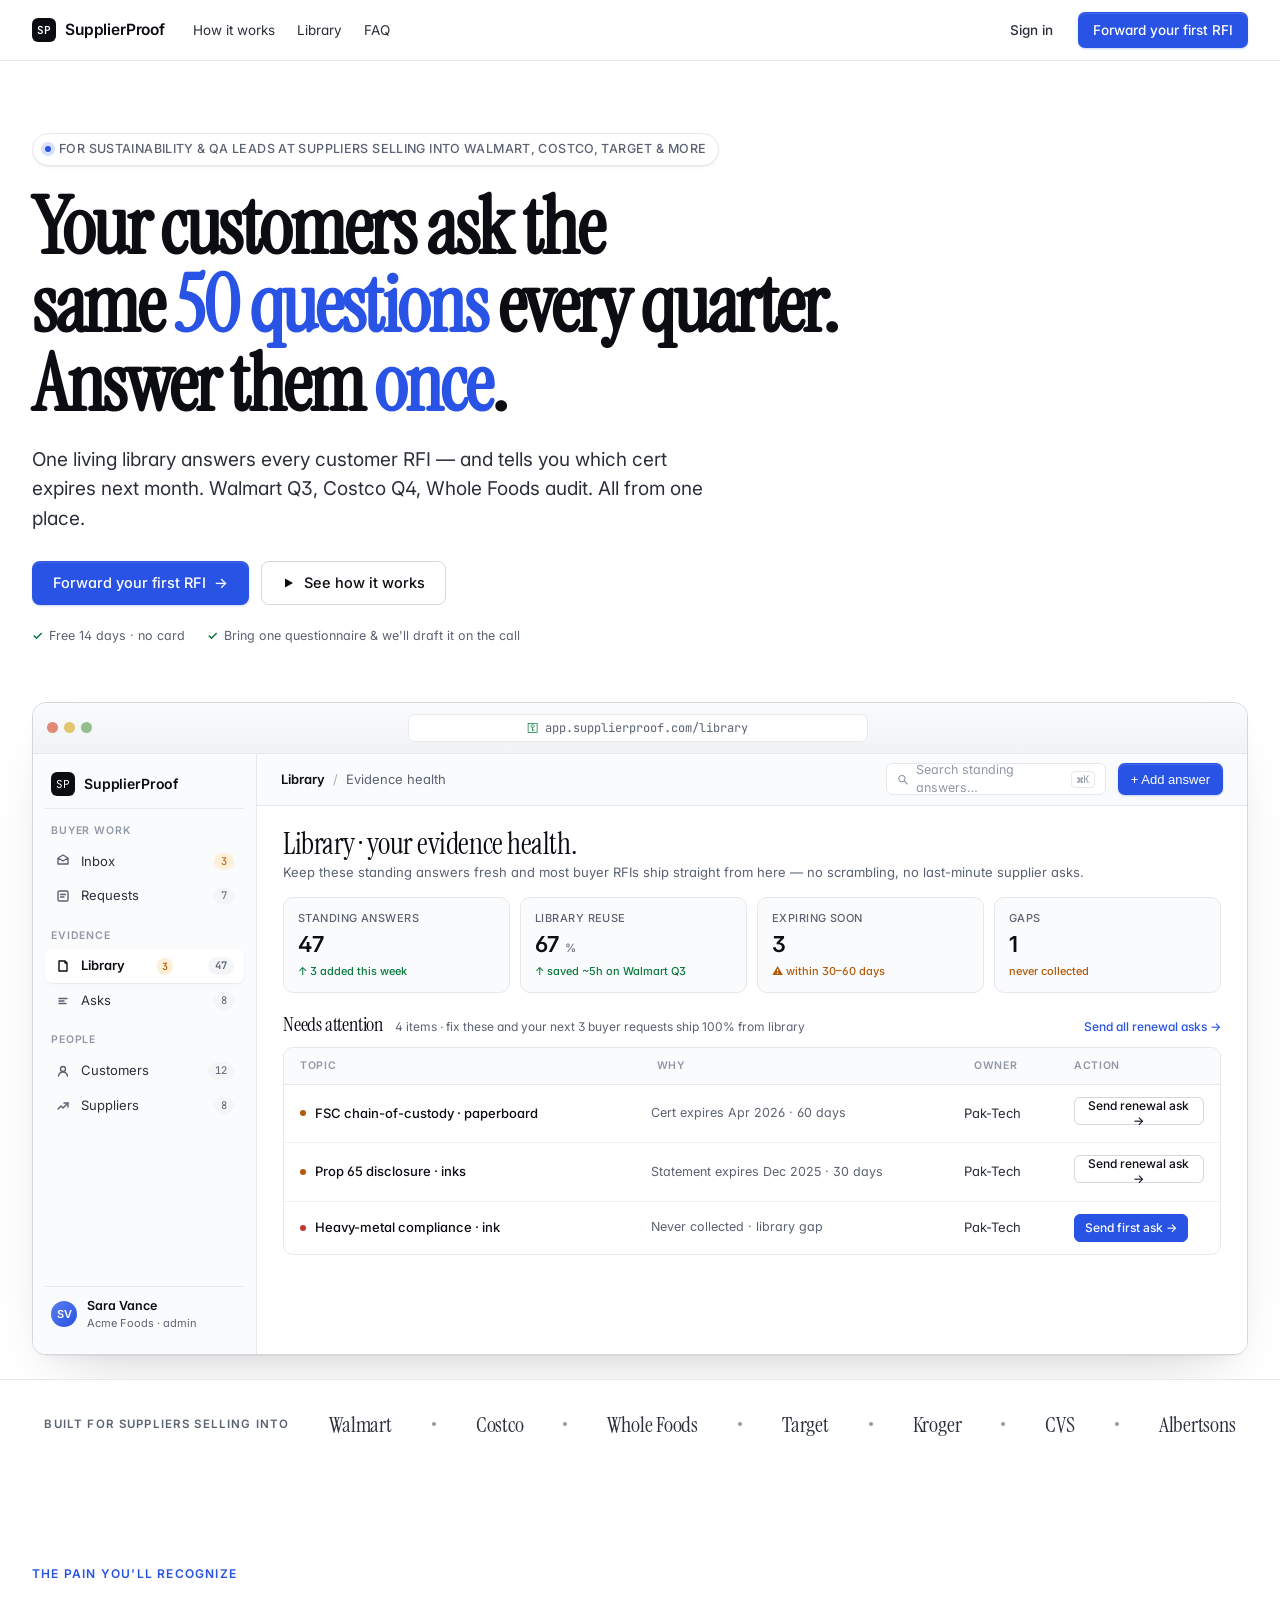
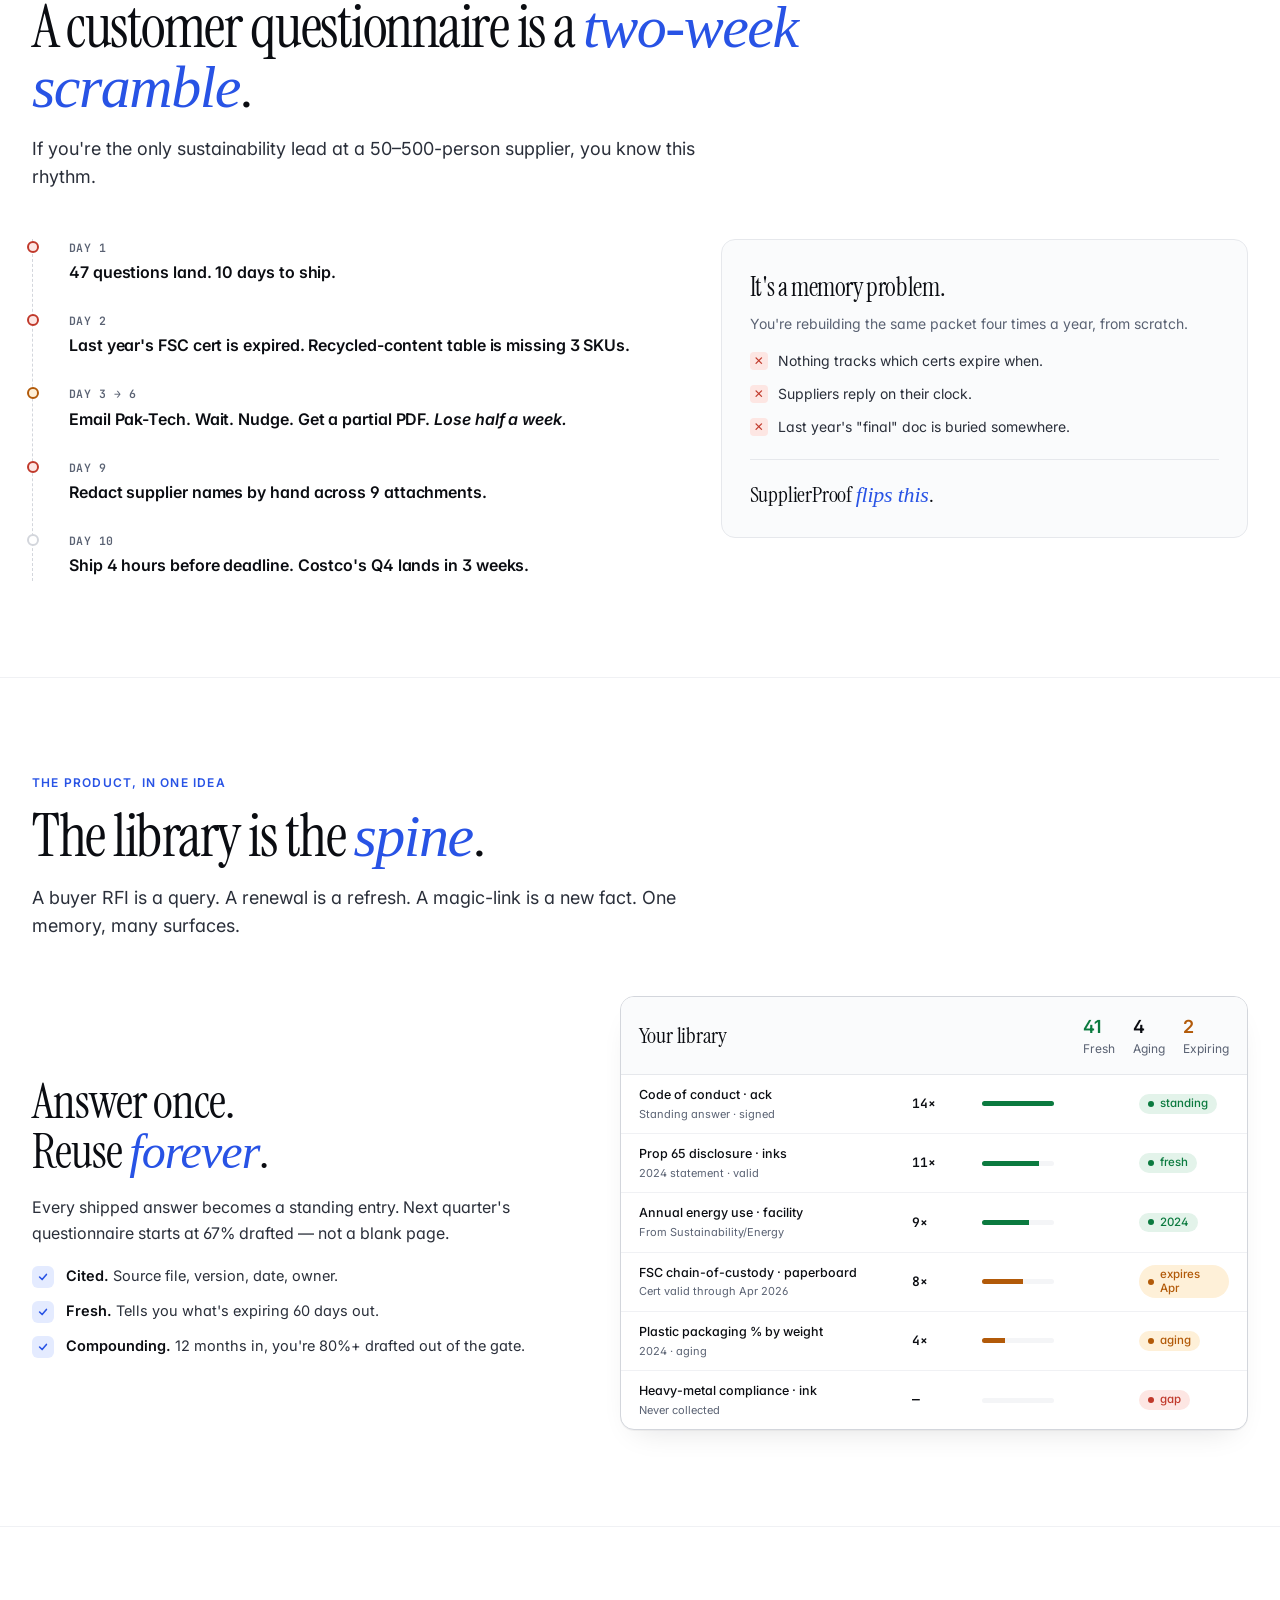
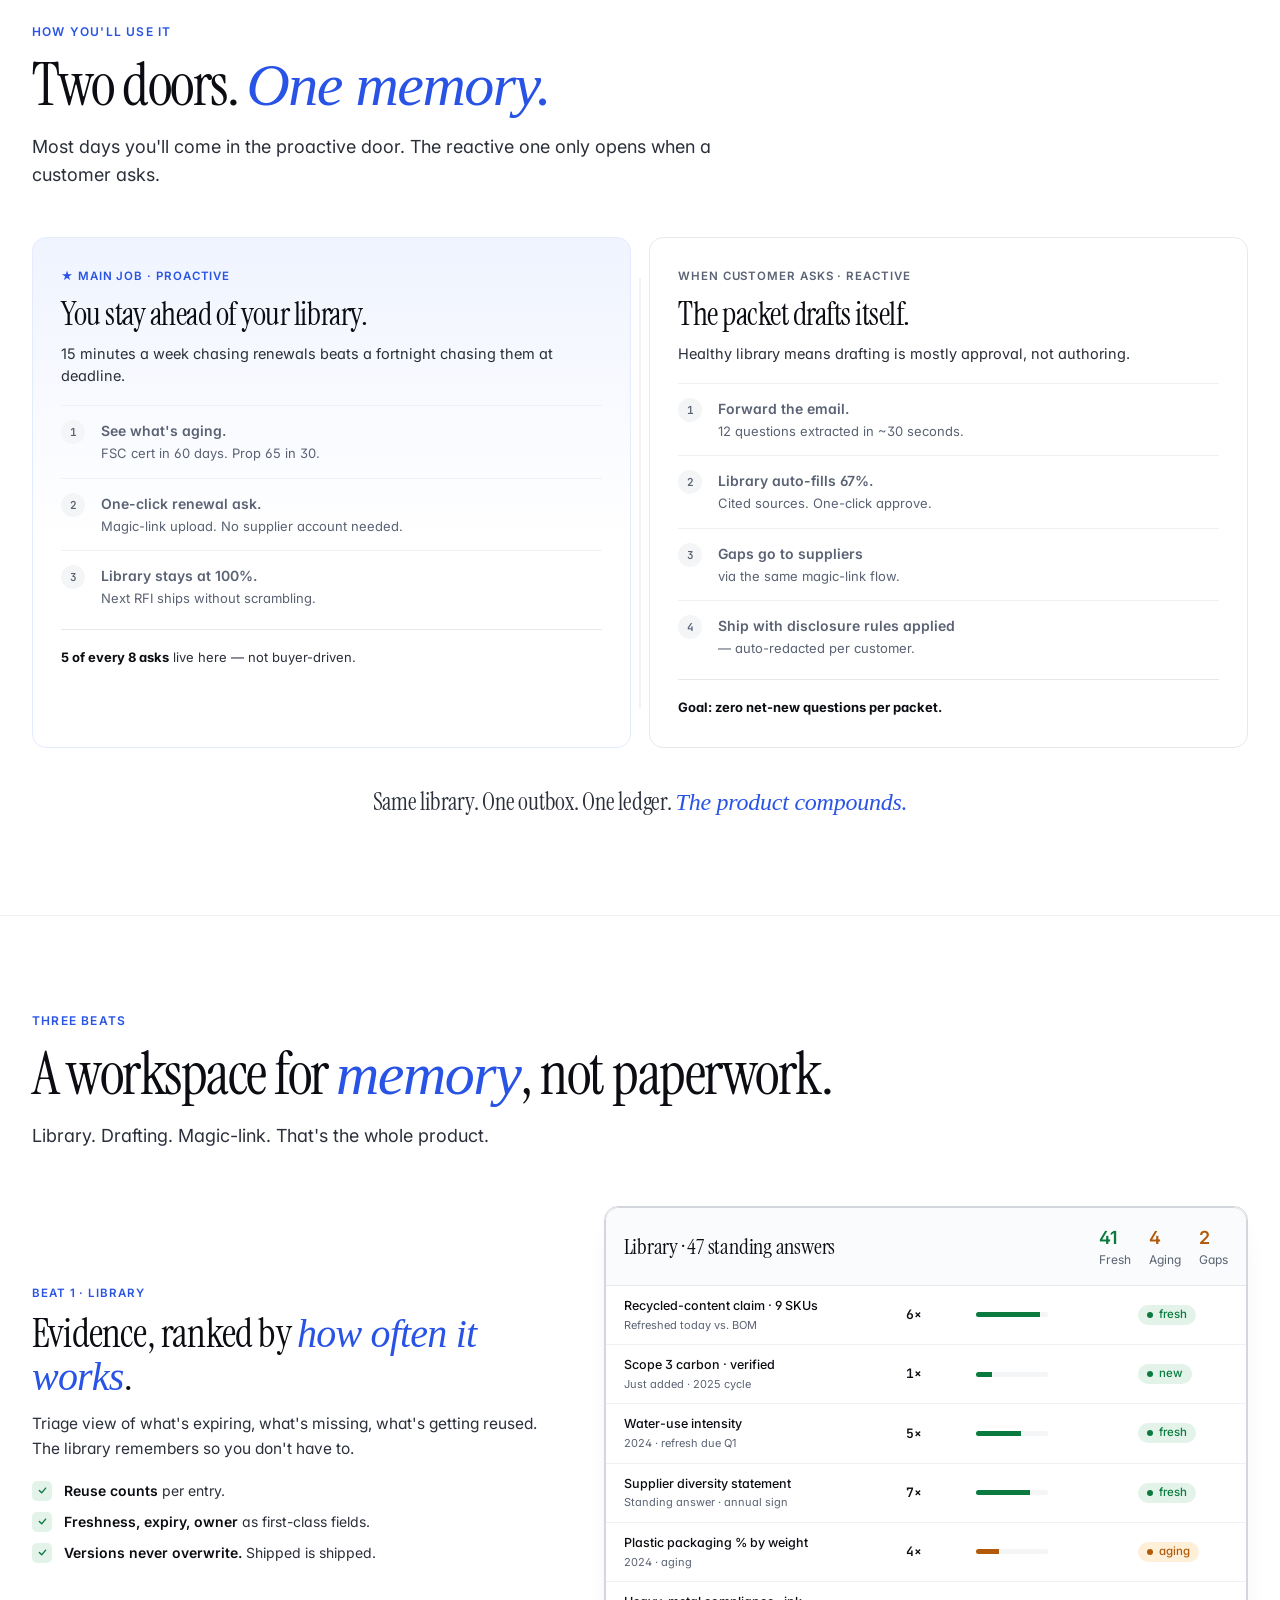
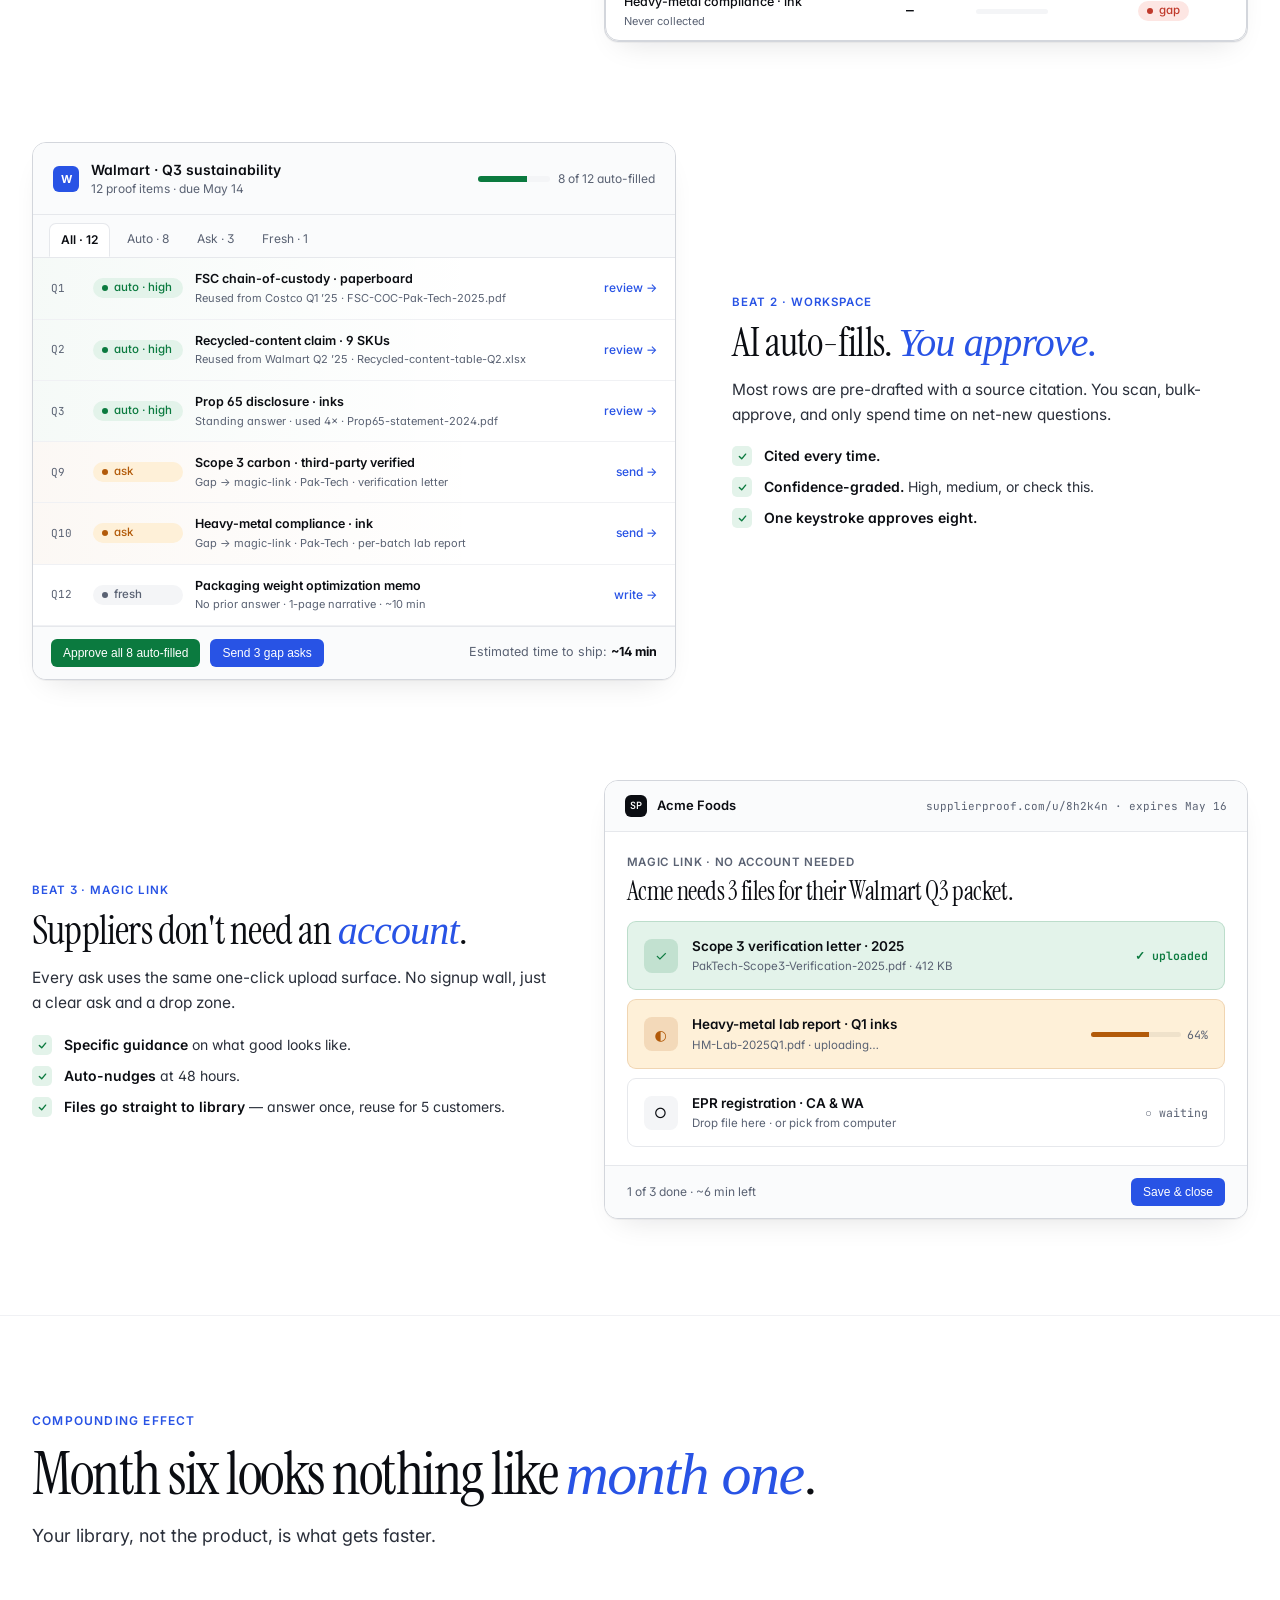
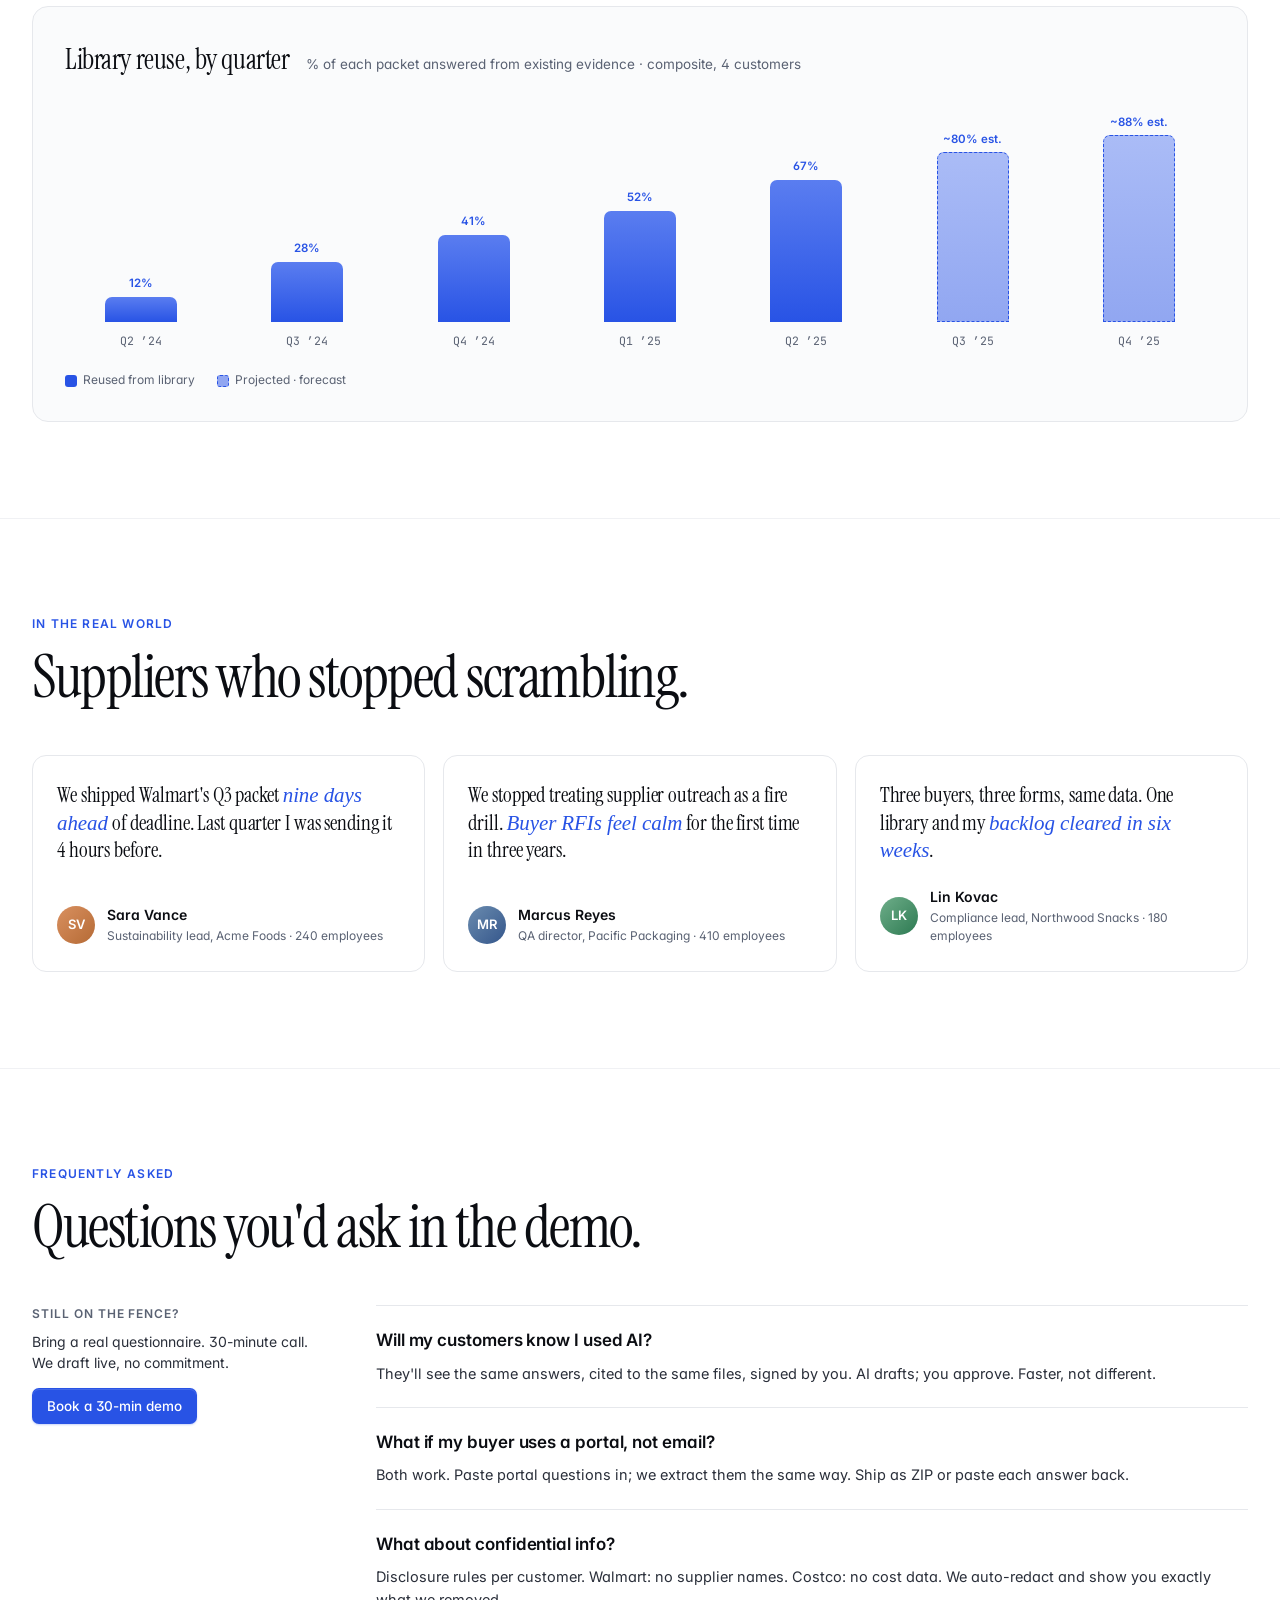
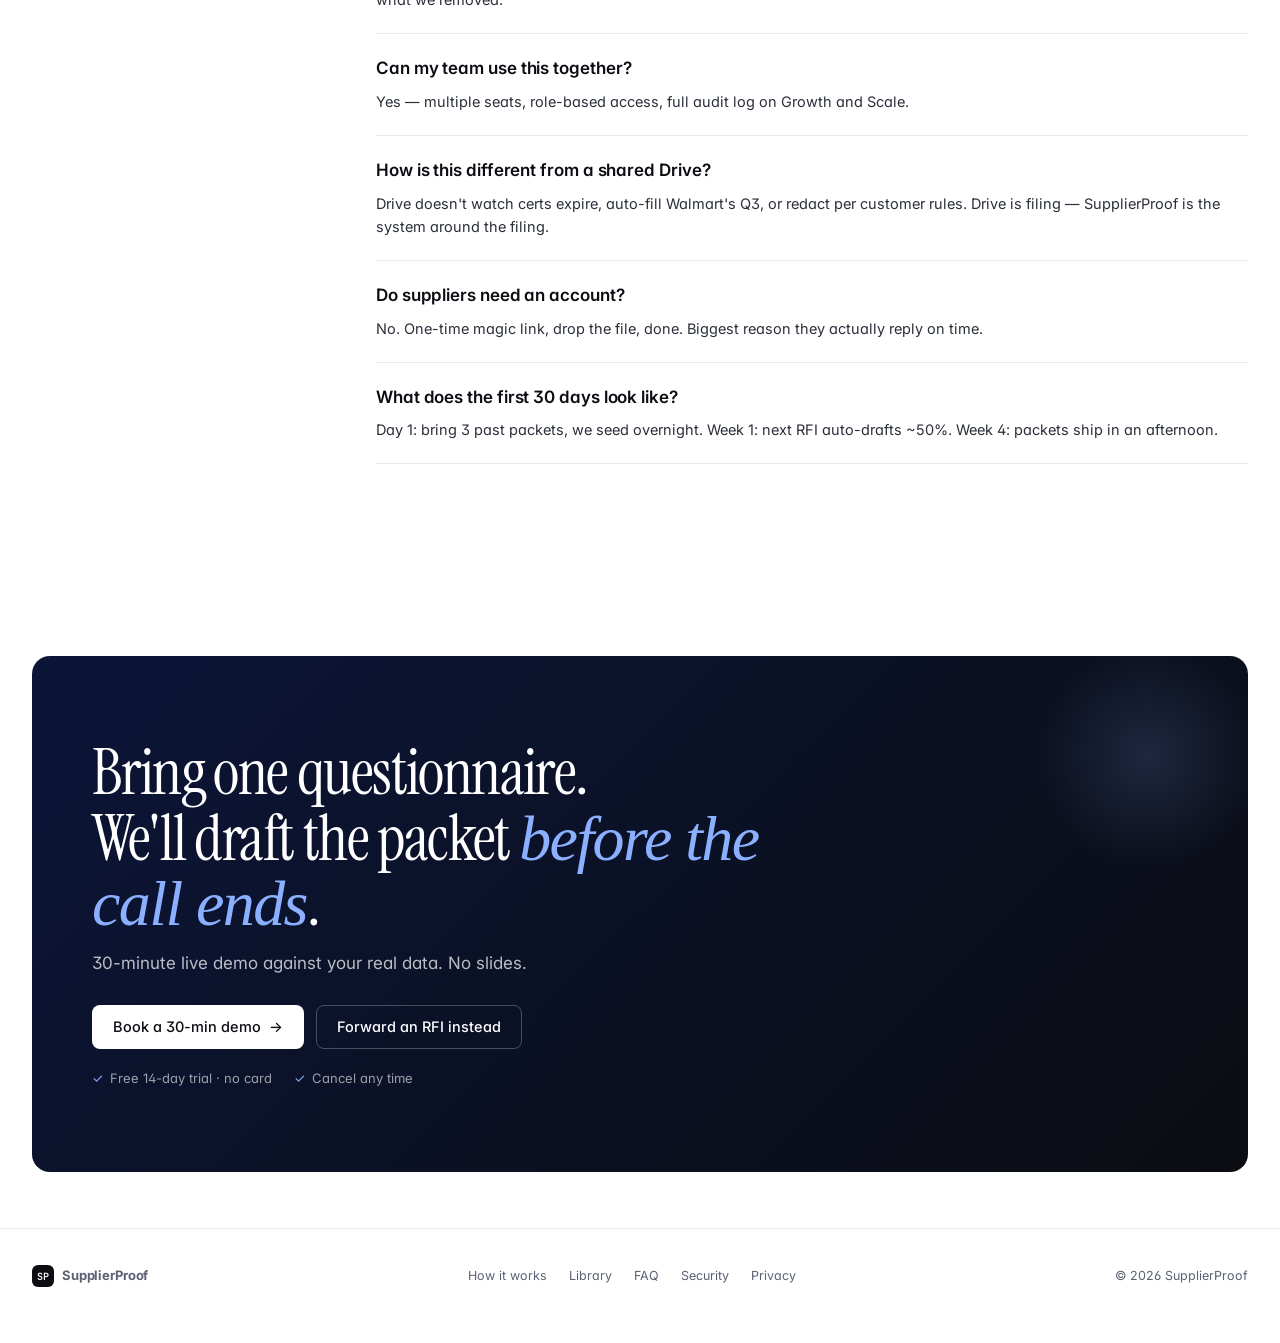
==== commit 275cb03a: "Drop SOC 2 claims (not true yet); hide pricing section" ====
--- a/index.html
+++ b/index.html
@@ -538,7 +538,6 @@
     <div class="nav-links">
       <a href="#how">How it works</a>
       <a href="#library">Library</a>
-      <a href="#pricing">Pricing</a>
       <a href="#faq">FAQ</a>
     </div>
     <div class="nav-right">
@@ -572,7 +571,6 @@
     </div>
     <div class="hero-meta">
       <span><span class="check">✓</span> Free 14 days · no card</span>
-      <span><span class="check">✓</span> SOC 2 in progress</span>
       <span><span class="check">✓</span> Bring one questionnaire &amp; we'll draft it on the call</span>
     </div>
 
@@ -1153,65 +1151,6 @@
   </div>
 </section>
 
-<!-- ═══════════════ PRICING ═══════════════ -->
-<section id="pricing">
-  <div class="page">
-    <p class="section-eyebrow">Pricing</p>
-    <h2 class="section-title">Priced for the <em>one-person sustainability function</em>.</h2>
-    <p class="section-lede">Ship more than 4 RFIs a year? Growth pays for itself in the first month.</p>
-
-    <div class="price-grid">
-      <div class="price">
-        <h5>Starter</h5>
-        <div class="amt">$89<small>/mo</small></div>
-        <p class="blurb">One person, one supplier.</p>
-        <ul>
-          <li>2 seats included</li>
-          <li>Up to 12 packets / year</li>
-          <li>Unlimited library size</li>
-          <li>Unlimited magic-link asks</li>
-          <li>Email forwarding intake</li>
-          <li class="muted">Custom disclosure rules per customer</li>
-          <li class="muted">Audit log export</li>
-        </ul>
-        <a class="btn btn-outline pbtn" href="https://supplierproof.vercel.app">Start free trial</a>
-      </div>
-
-      <div class="price featured">
-        <h5>Growth</h5>
-        <div class="amt">$249<small>/mo</small></div>
-        <p class="blurb">Small team at a 100–500-person supplier.</p>
-        <ul>
-          <li>5 seats included</li>
-          <li>Unlimited packets</li>
-          <li>Unlimited library size</li>
-          <li>Unlimited magic-link asks</li>
-          <li>Custom disclosure rules per customer</li>
-          <li>Audit log export</li>
-          <li>Priority support · same-day response</li>
-        </ul>
-        <a class="btn btn-primary pbtn" href="https://supplierproof.vercel.app">Start free trial</a>
-      </div>
-
-      <div class="price">
-        <h5>Scale</h5>
-        <div class="amt">Custom</div>
-        <p class="blurb">Multi-site suppliers with their own compliance team.</p>
-        <ul>
-          <li>Unlimited seats</li>
-          <li>SSO + SCIM</li>
-          <li>Customer-portal integrations</li>
-          <li>SOC 2 attestation package</li>
-          <li>Custom data residency</li>
-          <li>Dedicated CSM</li>
-          <li>Migration assistance</li>
-        </ul>
-        <a class="btn btn-outline pbtn" href="mailto:hanzili0217@gmail.com?subject=SupplierProof%20Scale%20plan">Talk to us</a>
-      </div>
-    </div>
-  </div>
-</section>
-
 <!-- ═══════════════ FAQ ═══════════════ -->
 <section id="faq">
   <div class="page">
@@ -1272,7 +1211,6 @@
       <div class="micro">
         <span><span class="check">✓</span> Free 14-day trial · no card</span>
         <span><span class="check">✓</span> Cancel any time</span>
-        <span><span class="check">✓</span> SOC 2 in progress · we'll share the bridge letter</span>
       </div>
     </div>
   </div>
@@ -1288,7 +1226,7 @@
     <div class="links">
       <a href="#how">How it works</a>
       <a href="#library">Library</a>
-      <a href="#pricing">Pricing</a>
+
       <a href="#faq">FAQ</a>
       <a href="#">Security</a>
       <a href="#">Privacy</a>
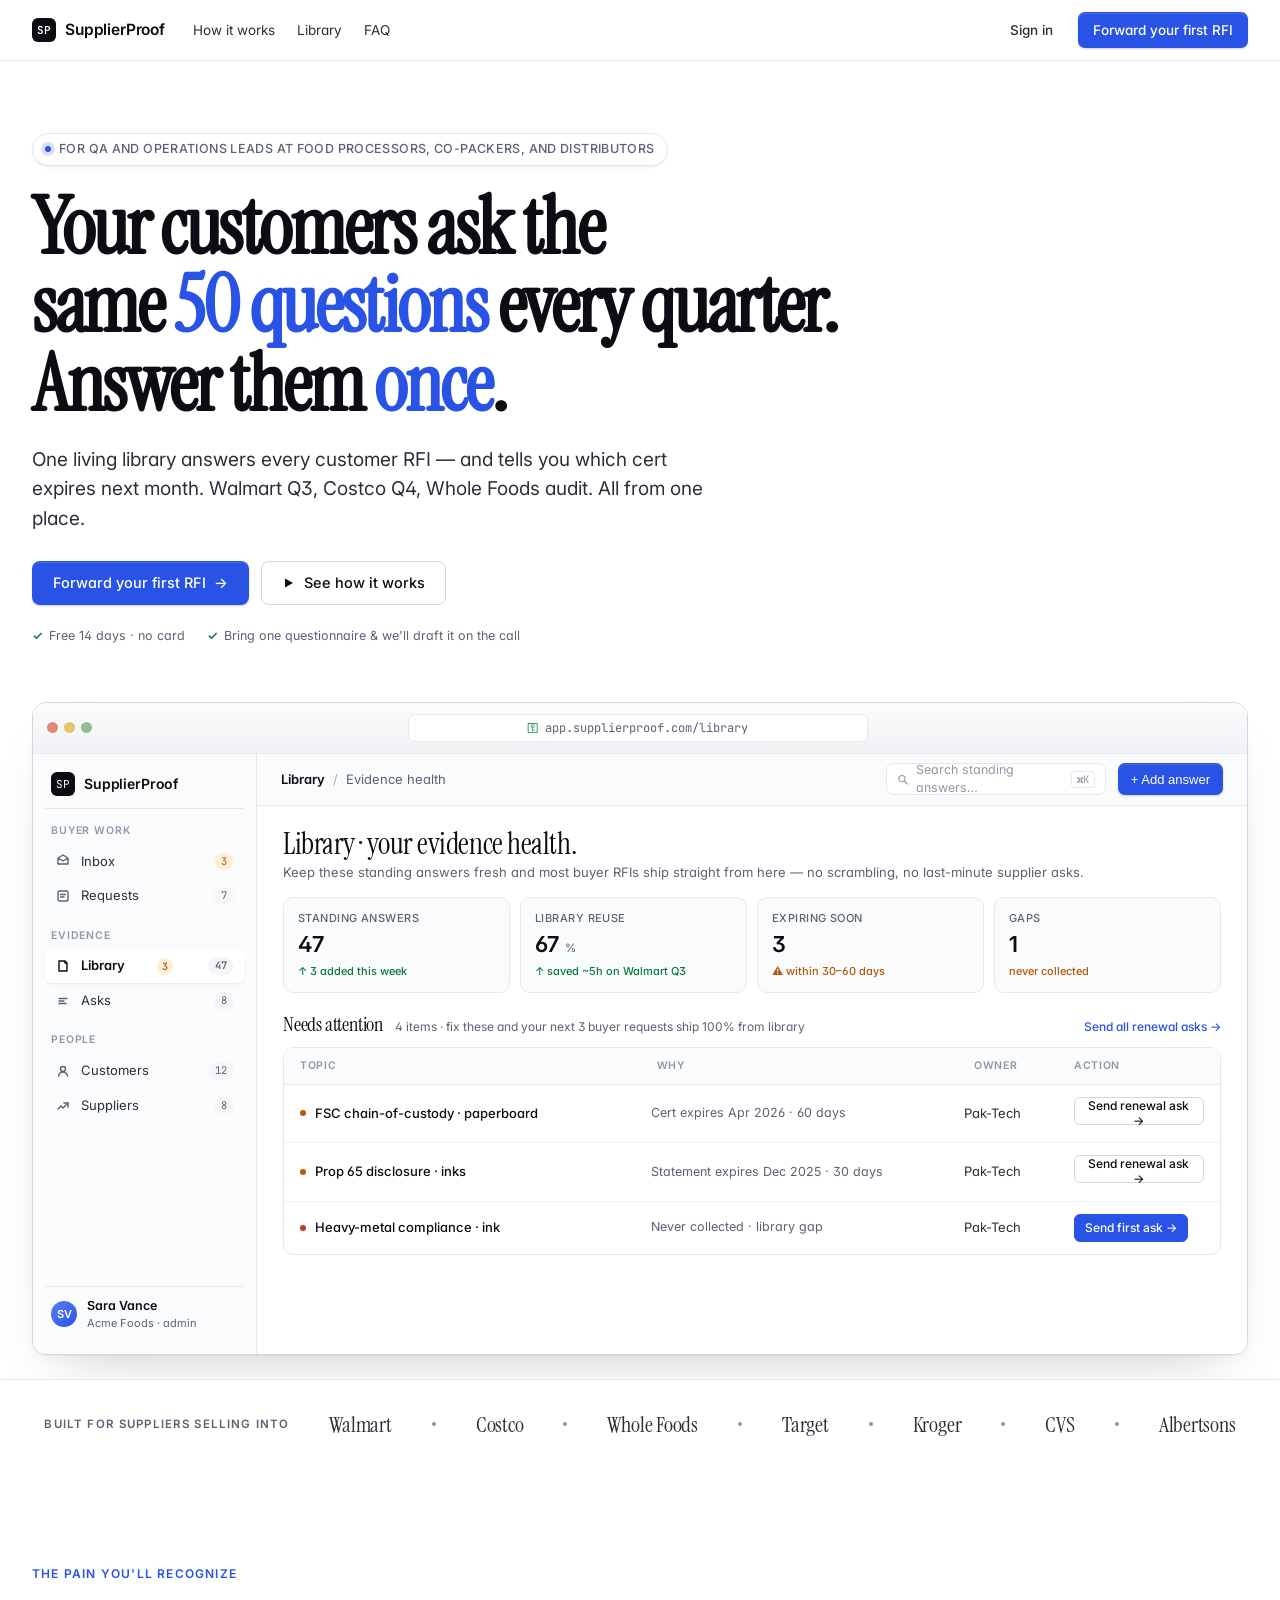
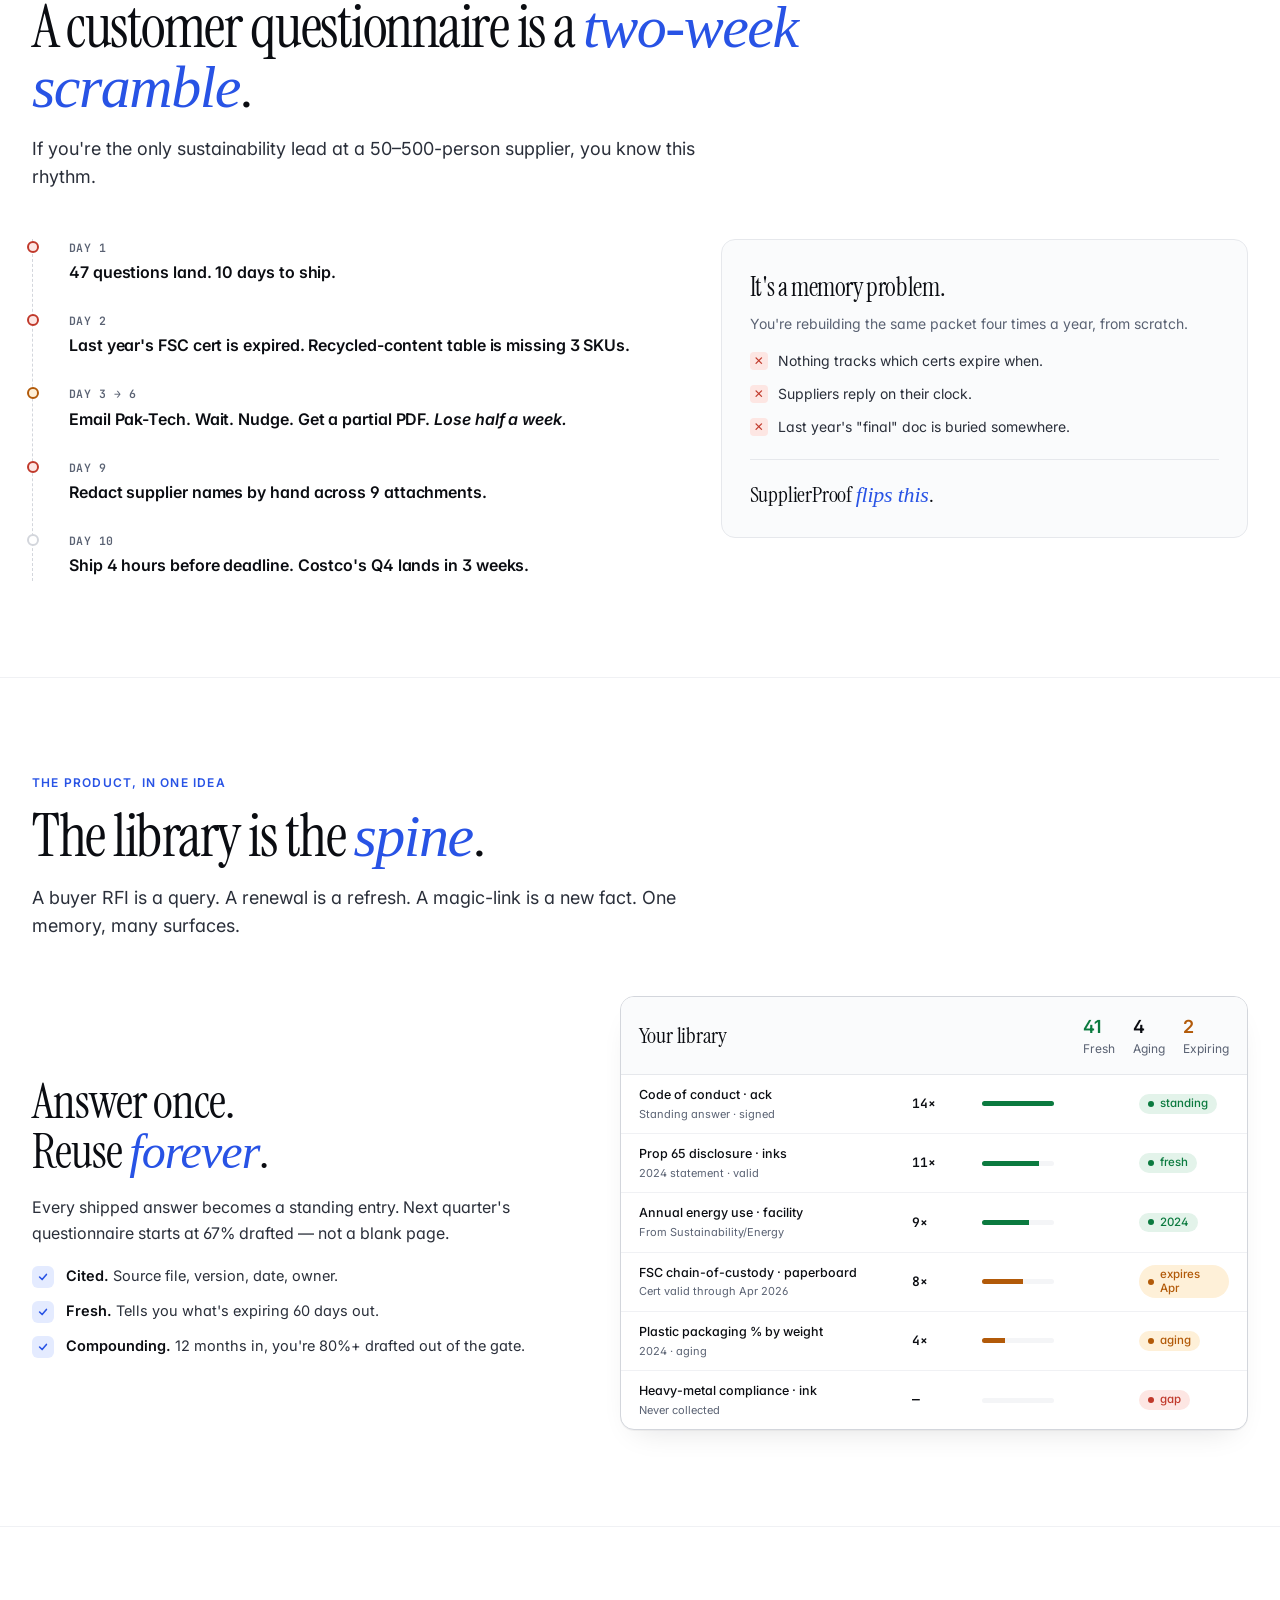
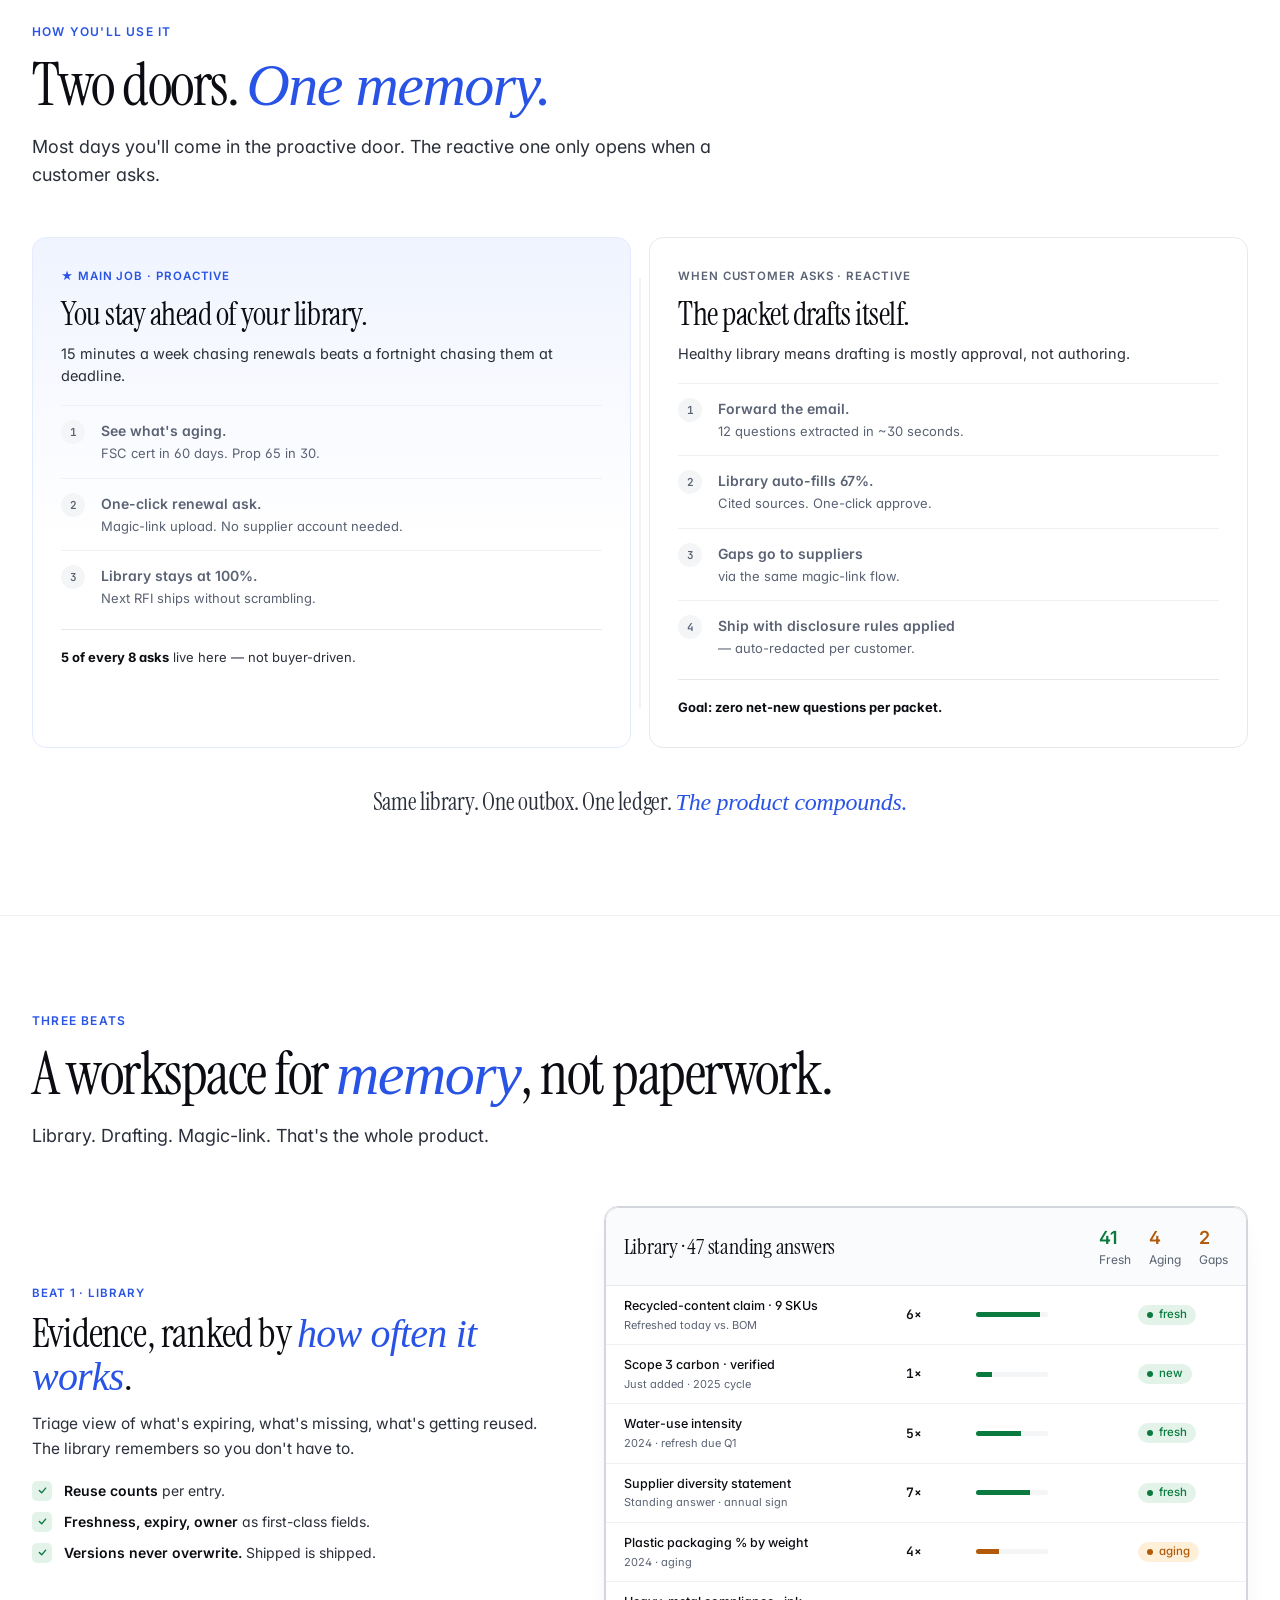
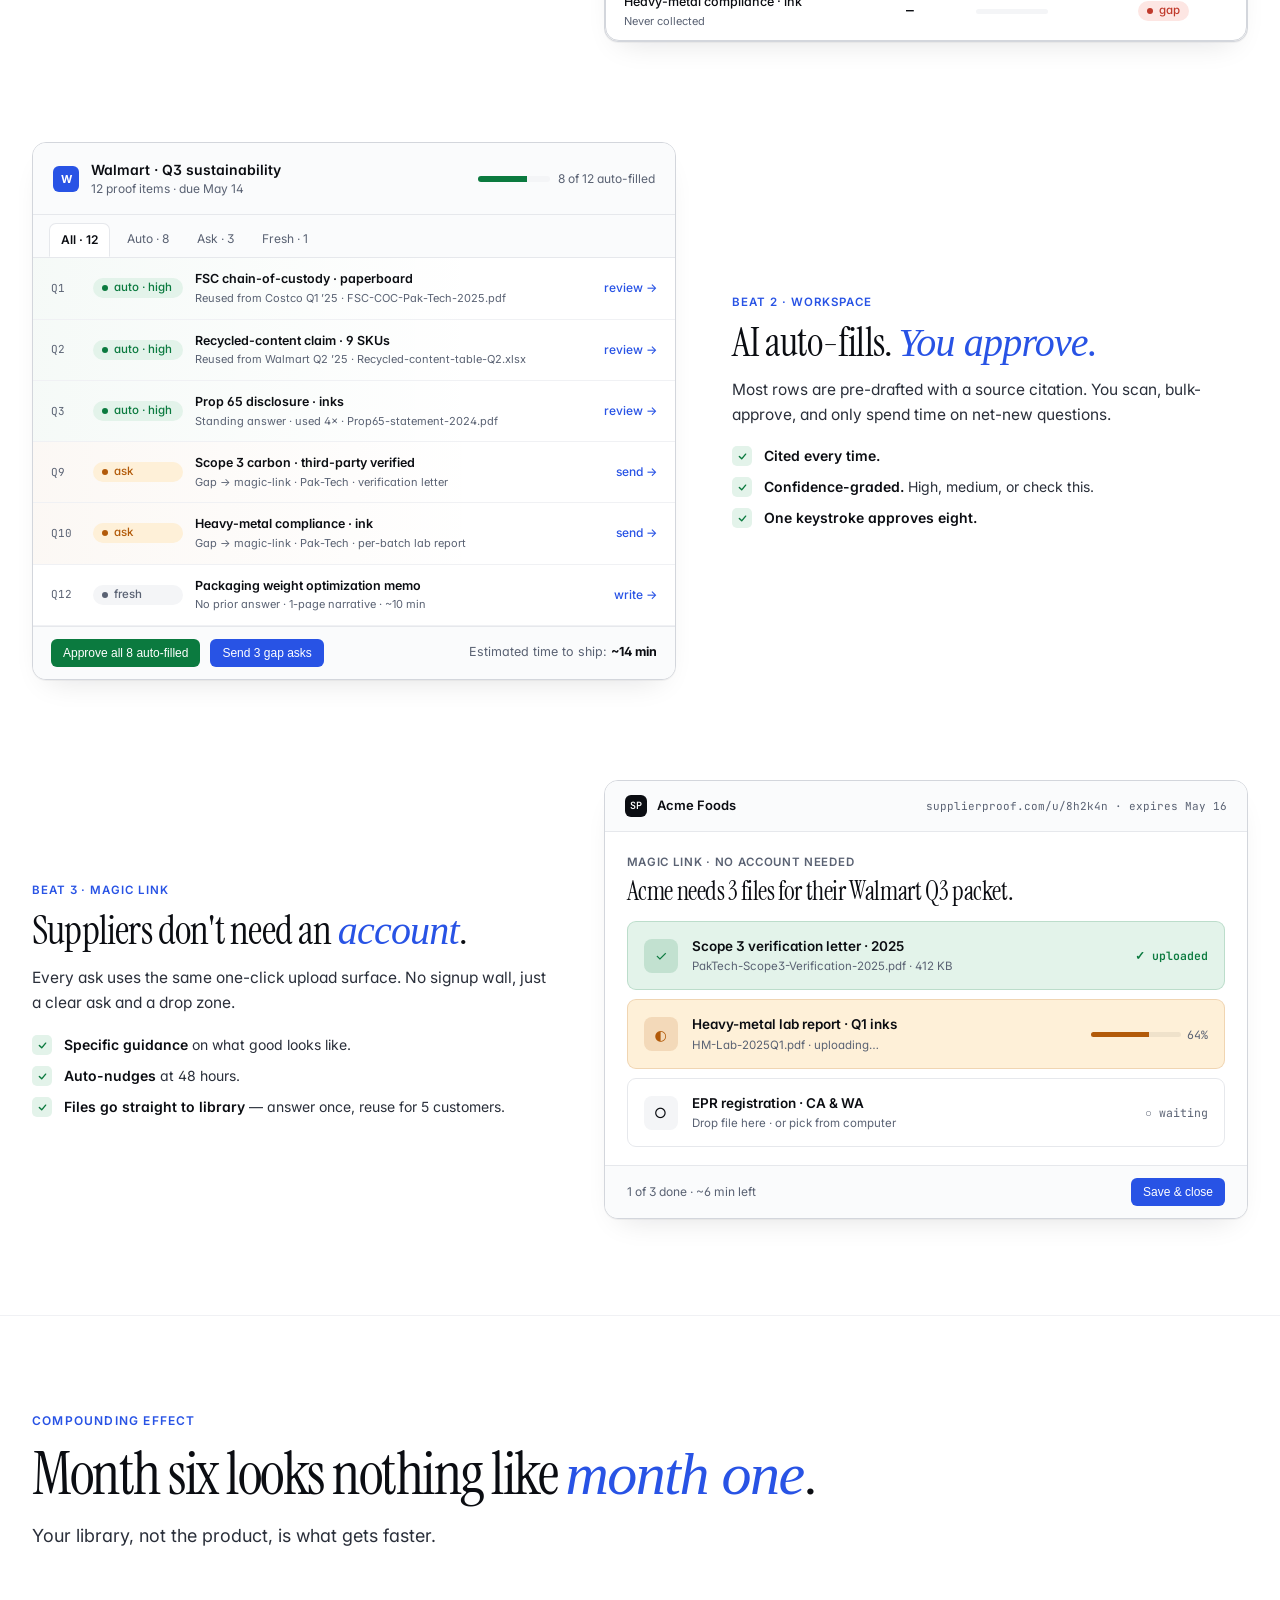
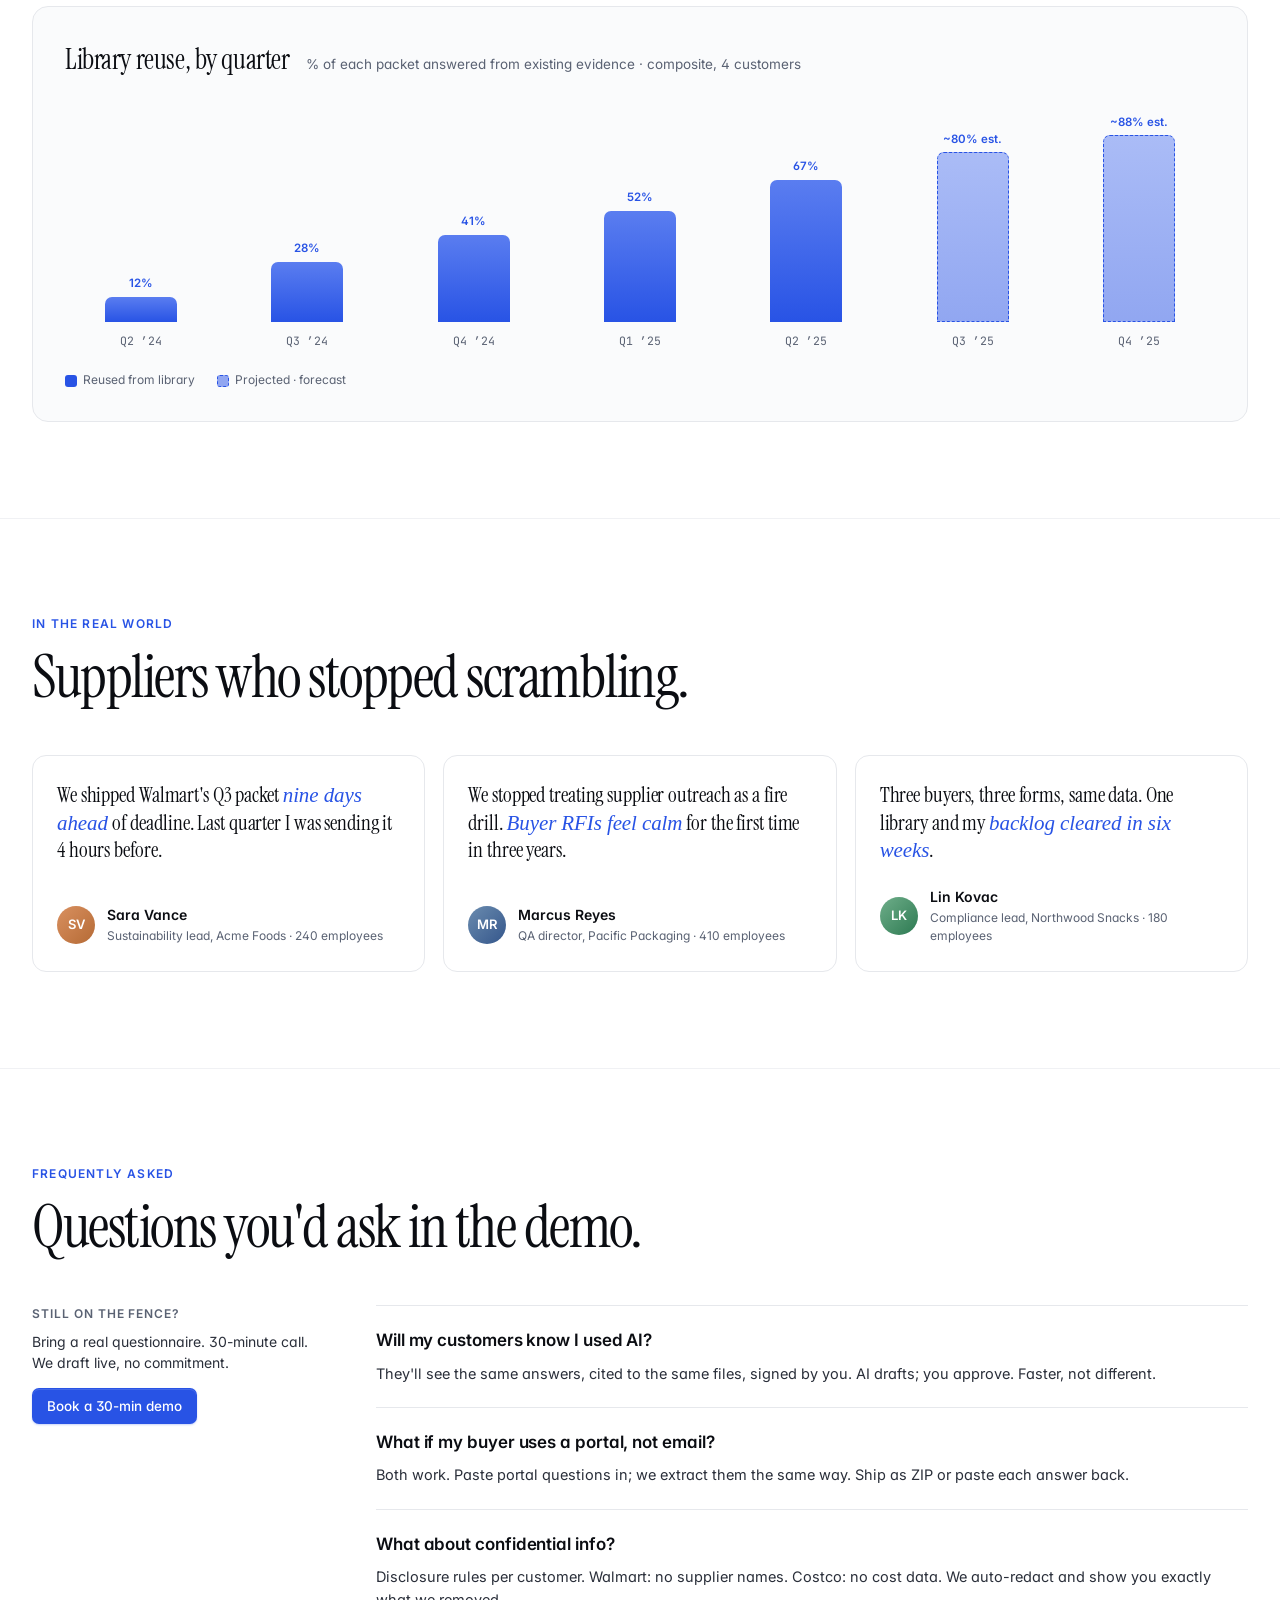
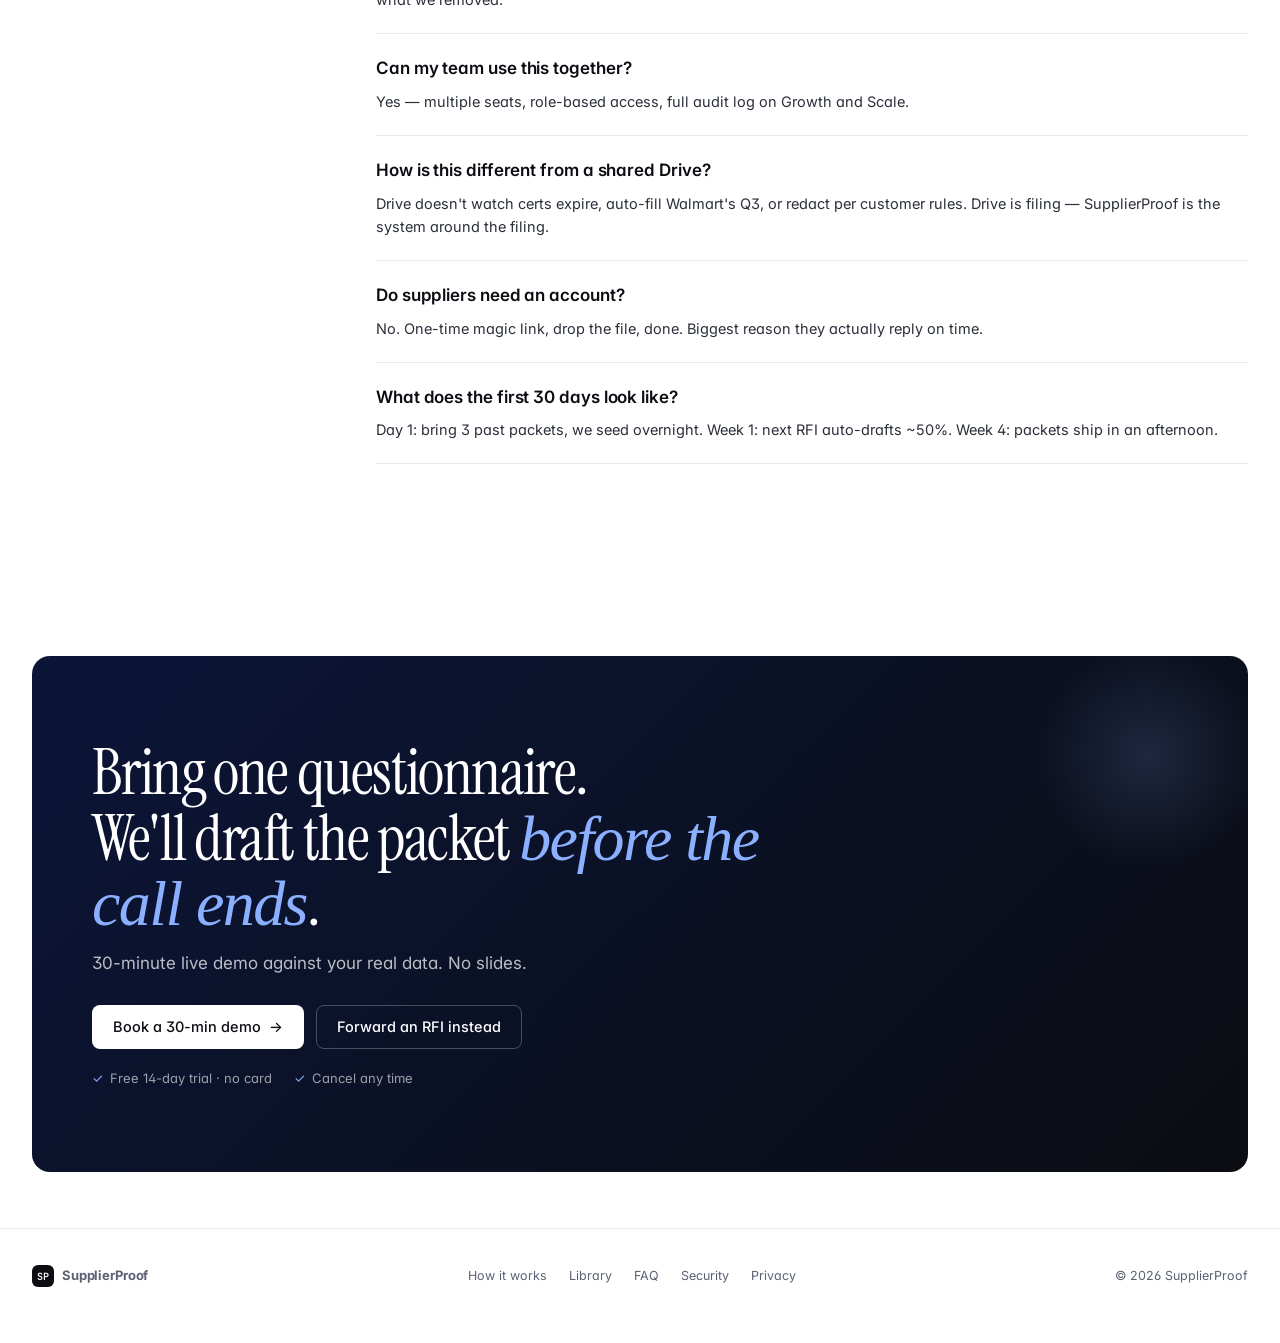
==== commit 9f4706c9: "Retarget hero audience line to co-packers/processors/distributors" ====
--- a/index.html
+++ b/index.html
@@ -4,7 +4,7 @@
 <meta charset="utf-8" />
 <title>SupplierProof — Answer Walmart, Costco, and Whole Foods from one library.</title>
 <meta name="viewport" content="width=1280" />
-<meta name="description" content="Sustainability and QA leads at suppliers spend two weeks per customer questionnaire. SupplierProof builds the library that answers it for you — and keeps it fresh between requests." />
+<meta name="description" content="QA and operations leads at food processors, co-packers, and distributors drown in audits, onboarding packets, and customer forms. SupplierProof builds the library that answers them all and keeps it fresh." />
 <link rel="preconnect" href="https://fonts.googleapis.com" />
 <link rel="preconnect" href="https://fonts.gstatic.com" crossorigin />
 <link href="https://fonts.googleapis.com/css2?family=Inter:wght@400;500;600;700&family=Instrument+Serif:ital@0;1&family=JetBrains+Mono:wght@400;500;600&display=swap" rel="stylesheet" />
@@ -552,7 +552,7 @@
   <div class="page">
     <div class="eyebrow">
       <span class="pulse"></span>
-      For sustainability &amp; QA leads at suppliers selling into Walmart, Costco, Target &amp; more
+      For QA and operations leads at food processors, co-packers, and distributors
     </div>
     <h1 class="serif h1">
       Your customers ask the<br />
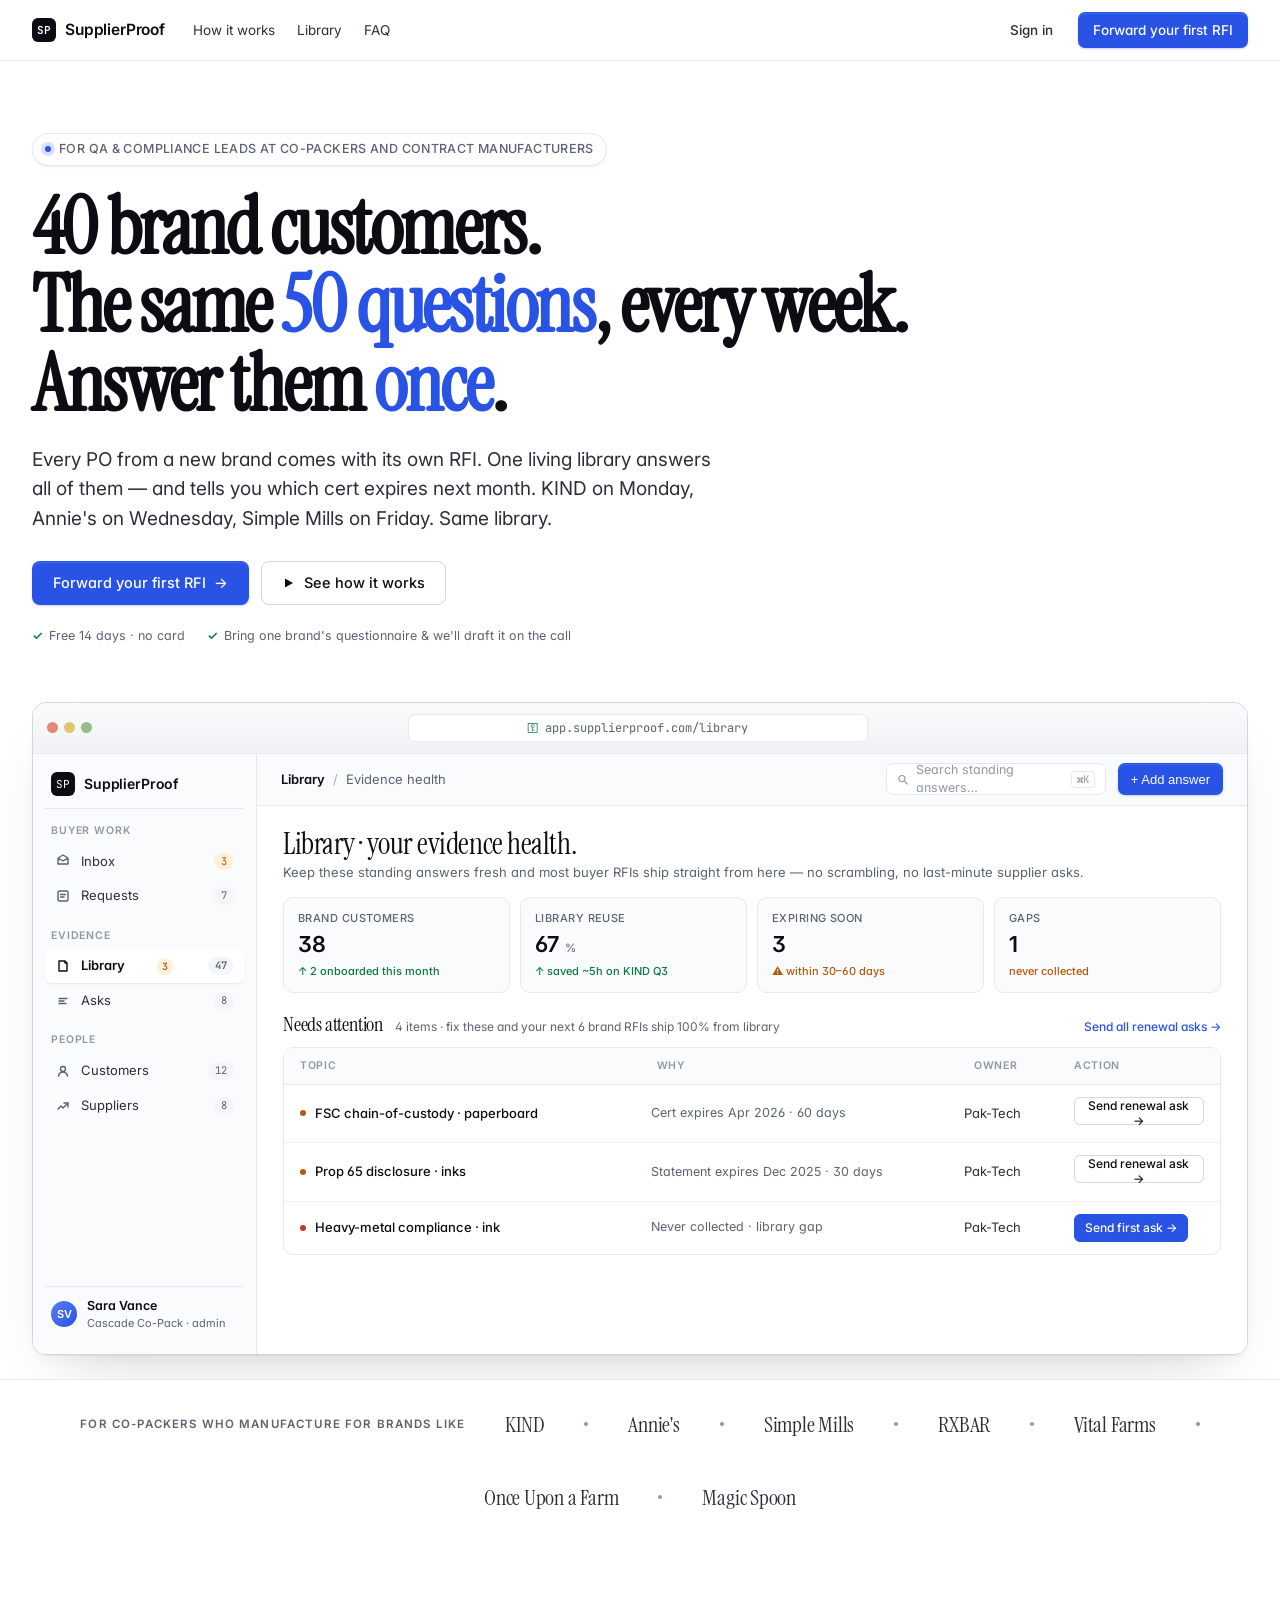
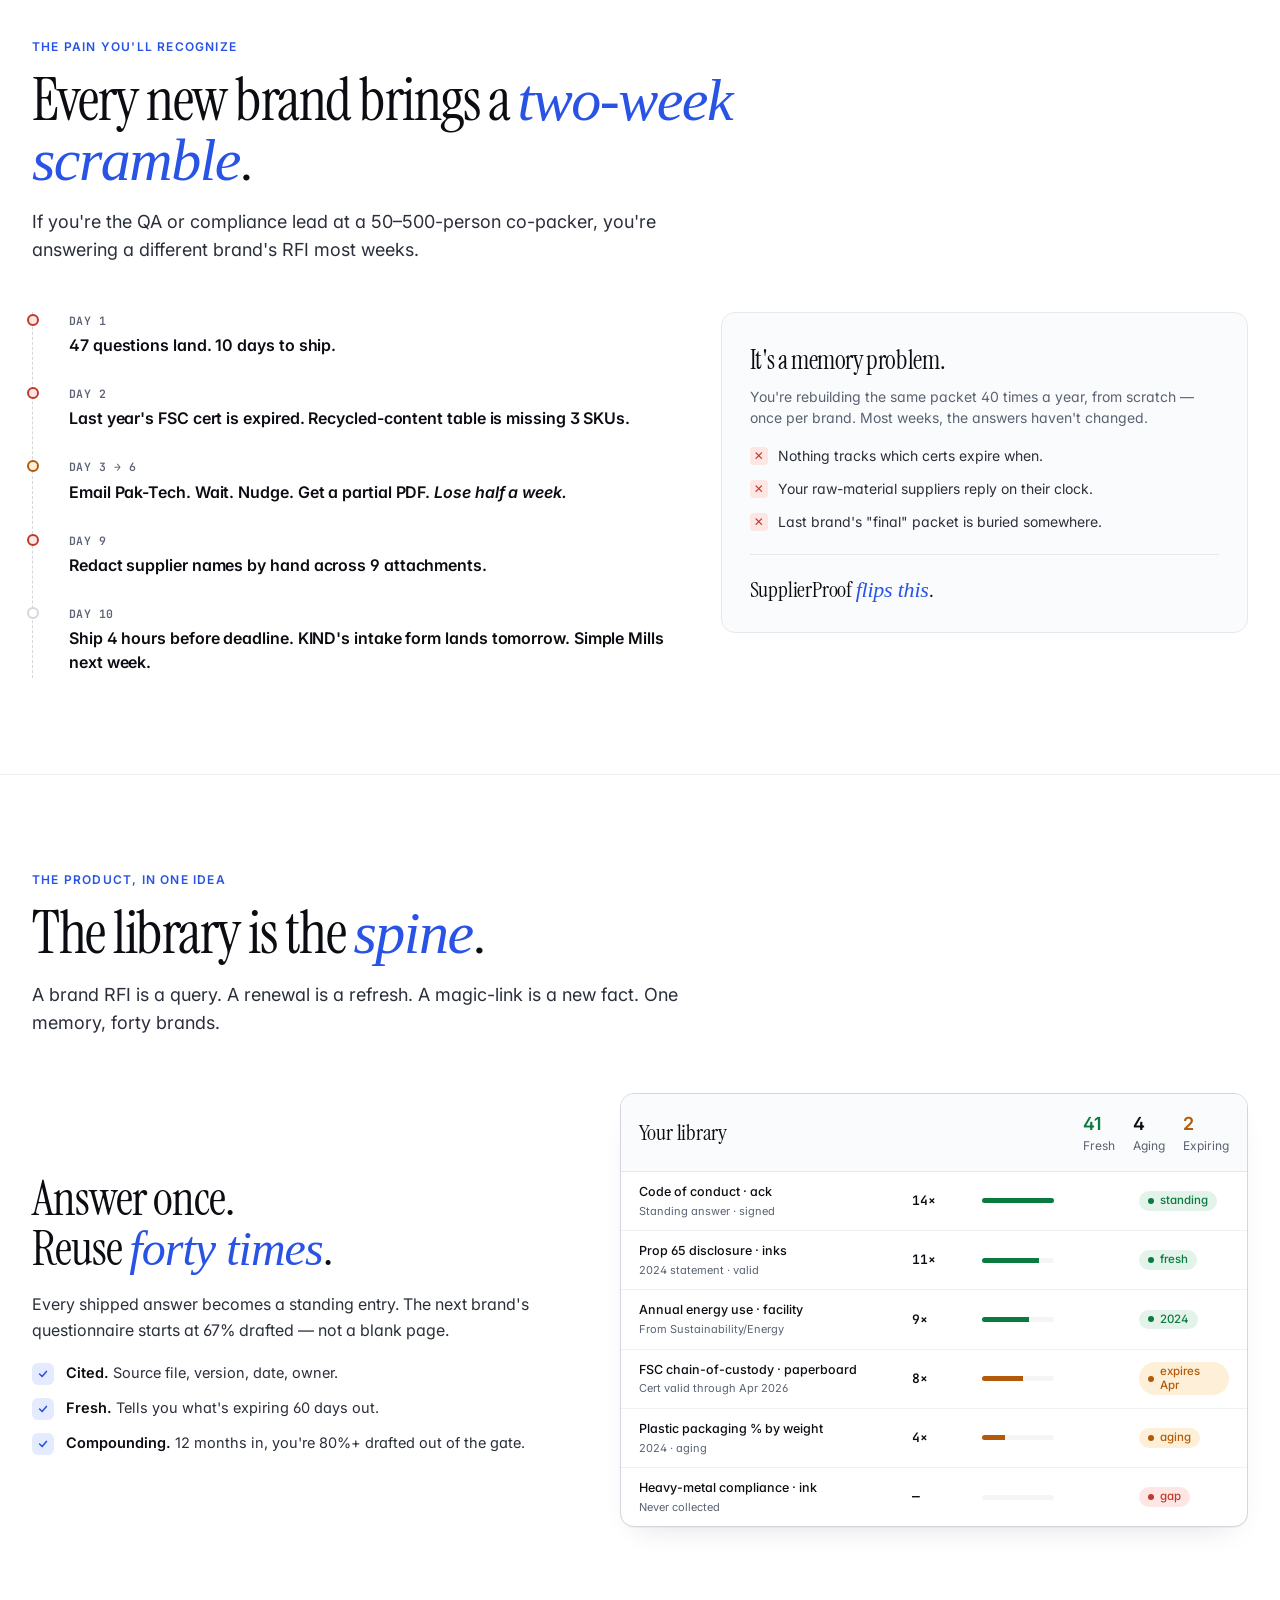
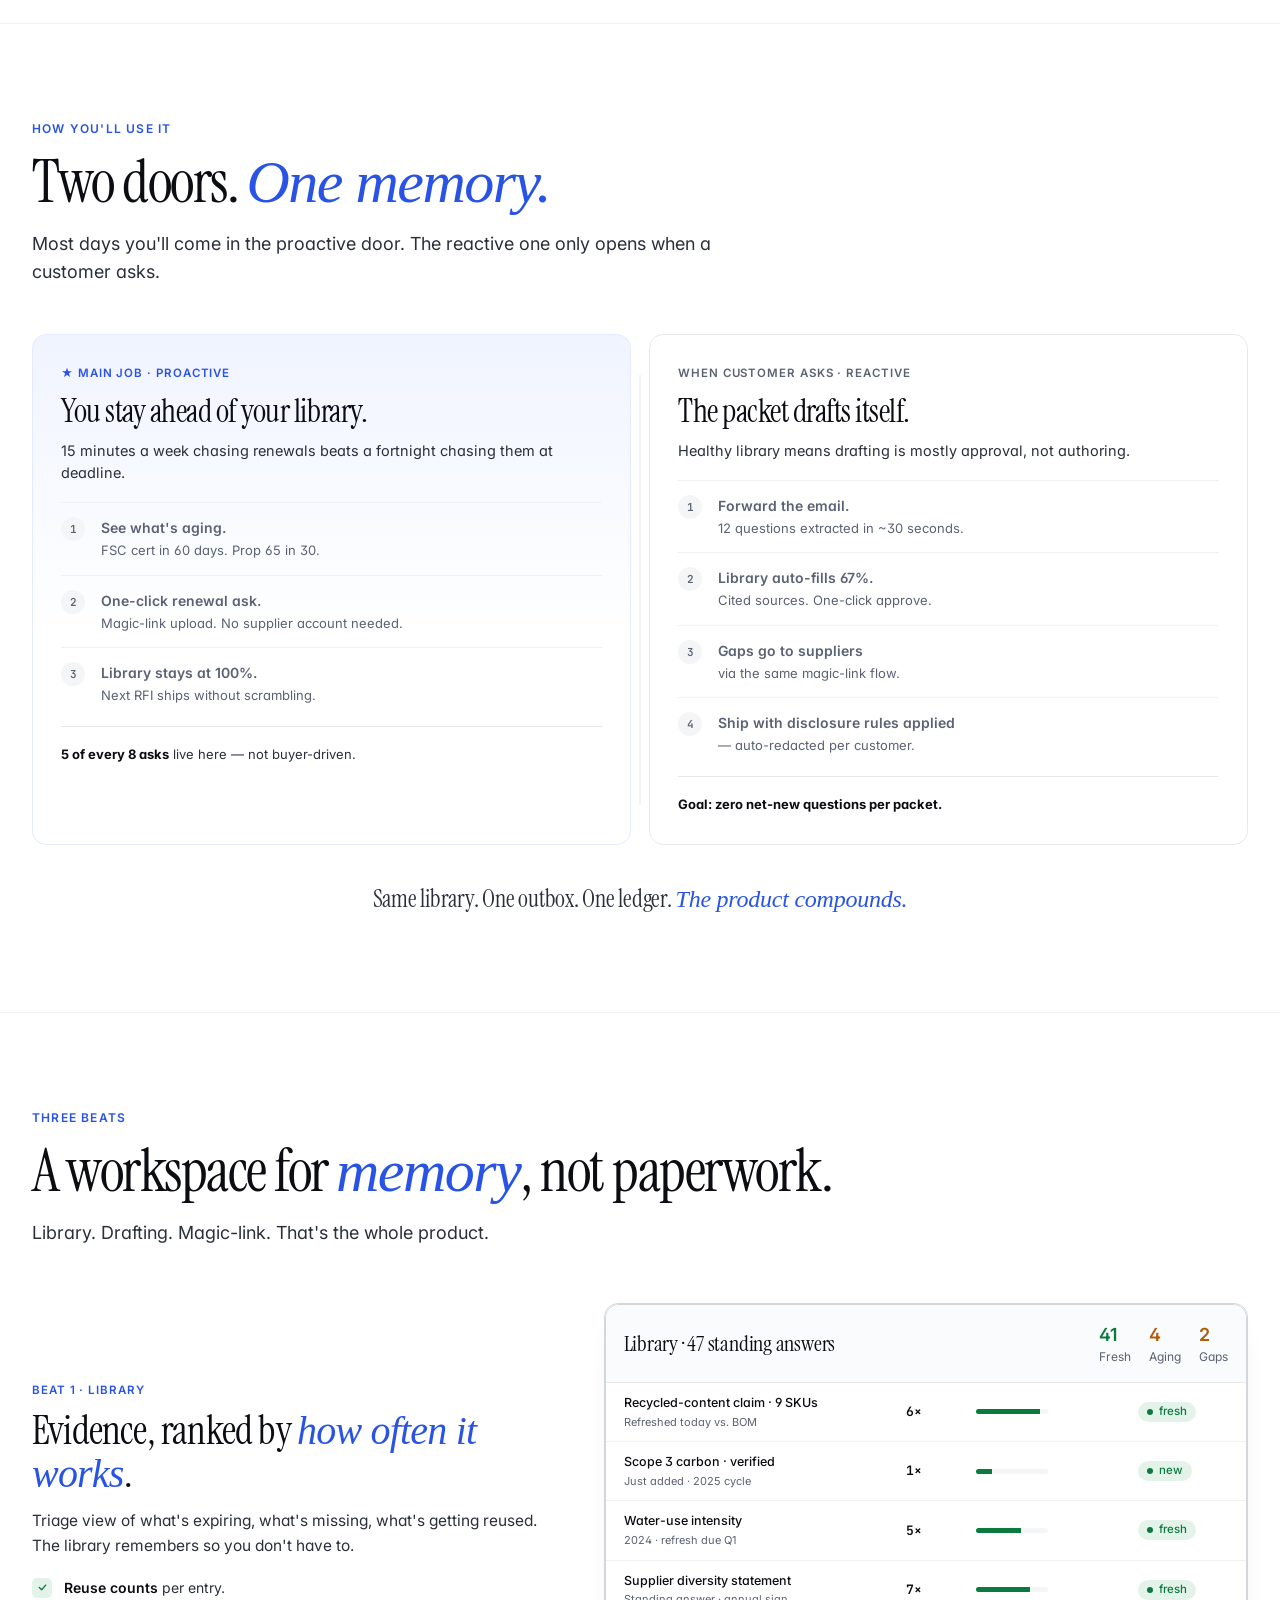
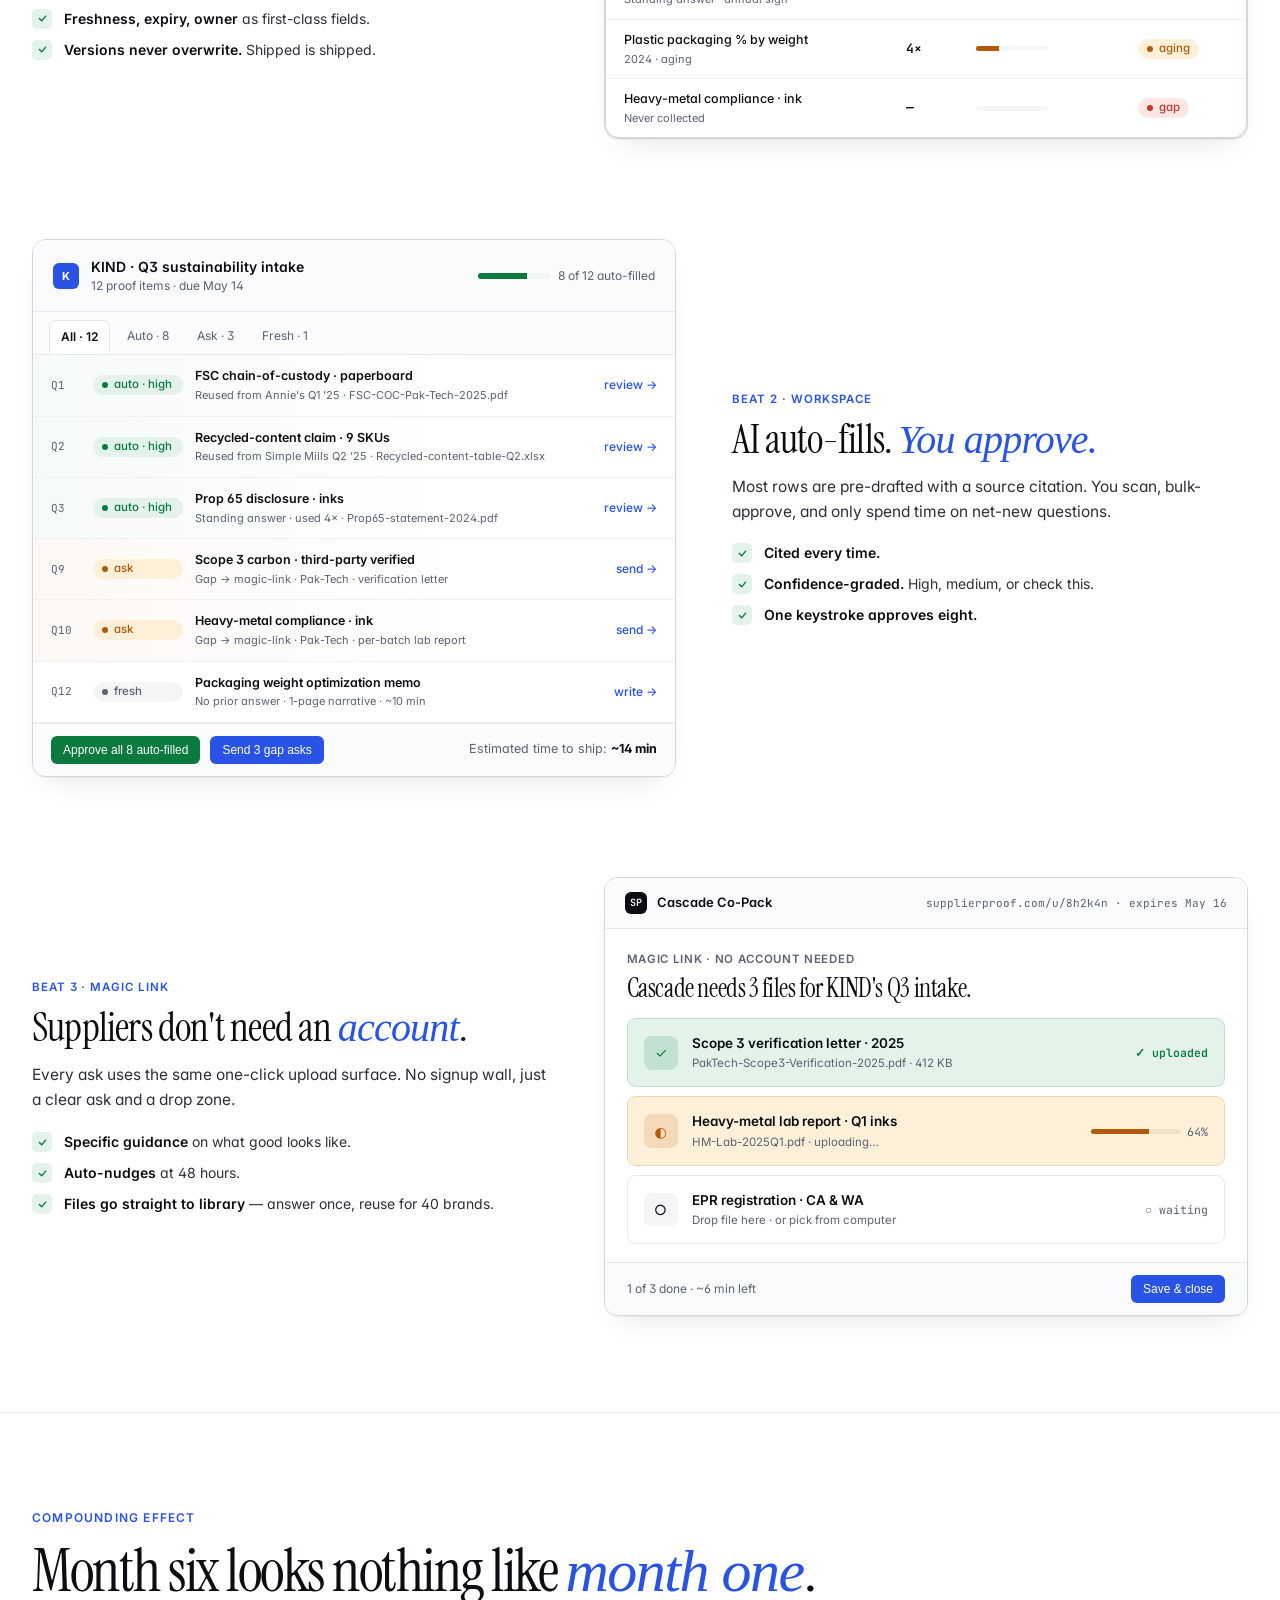
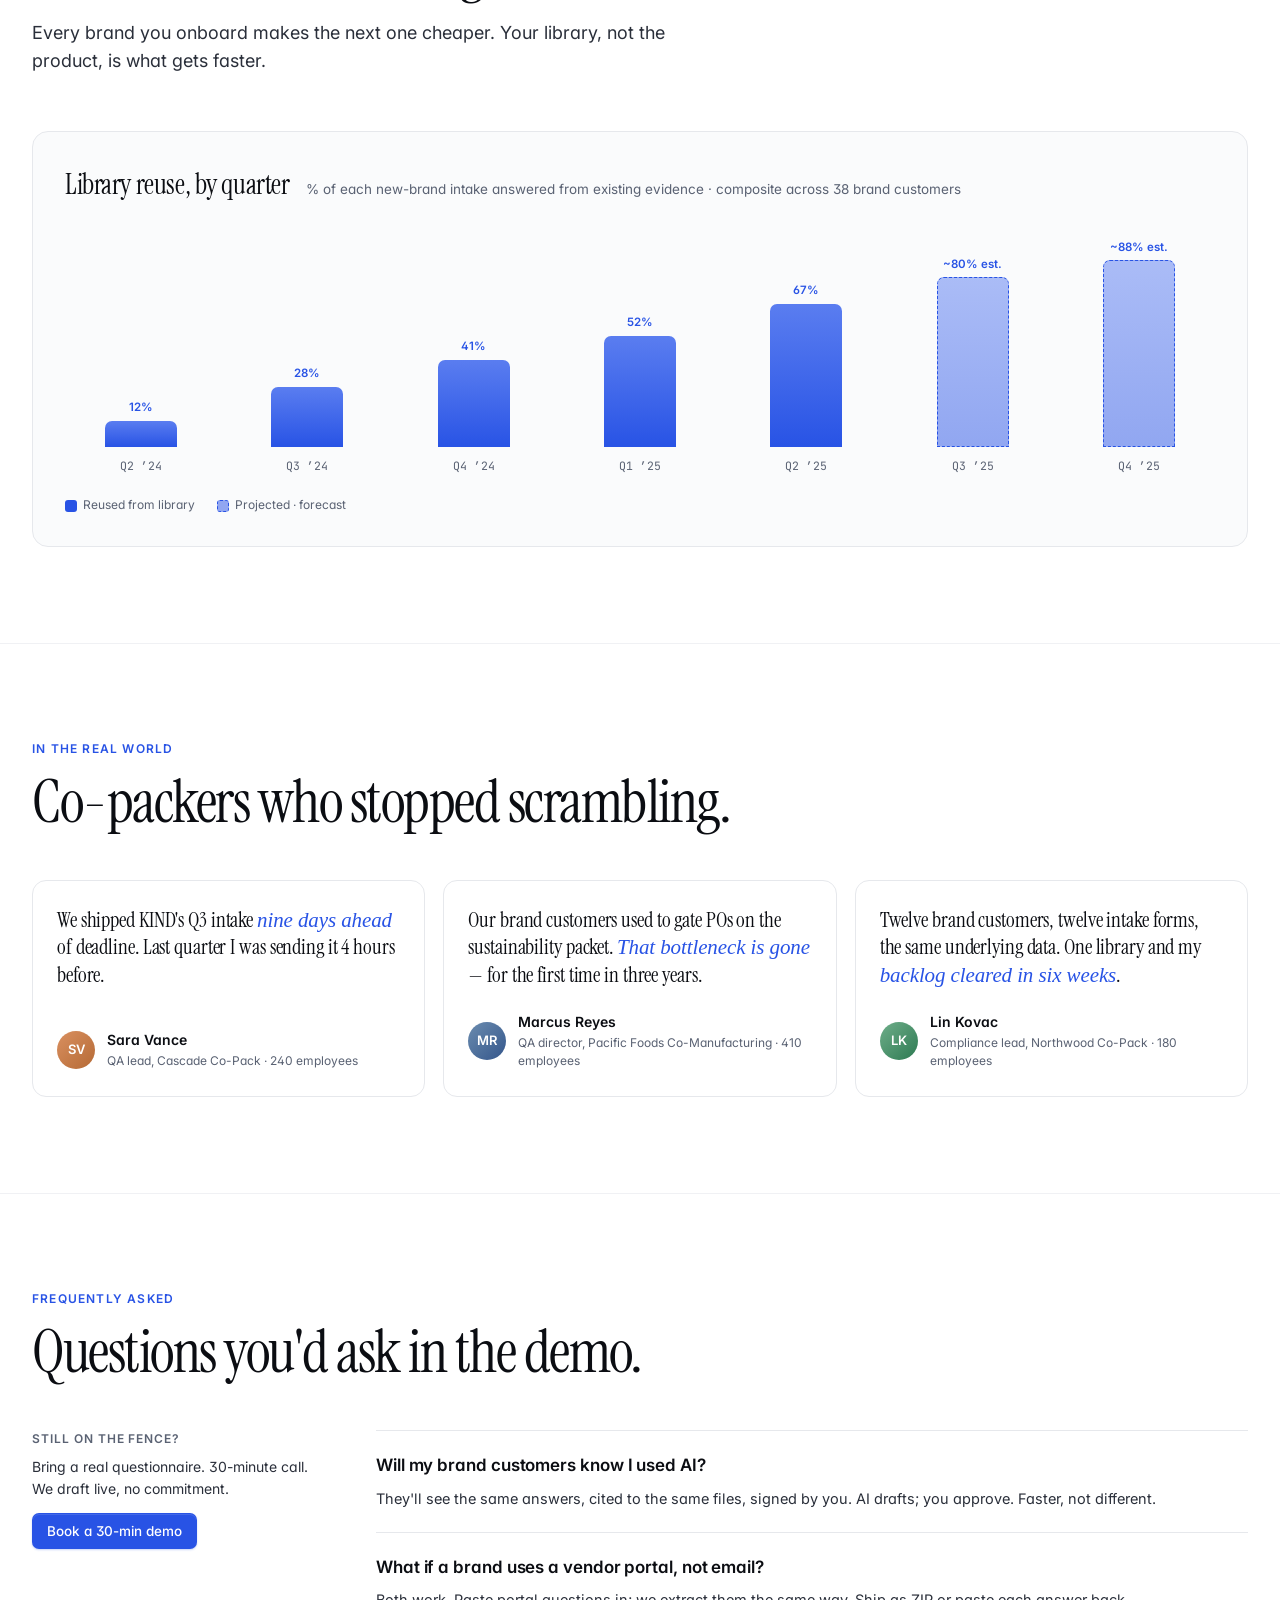
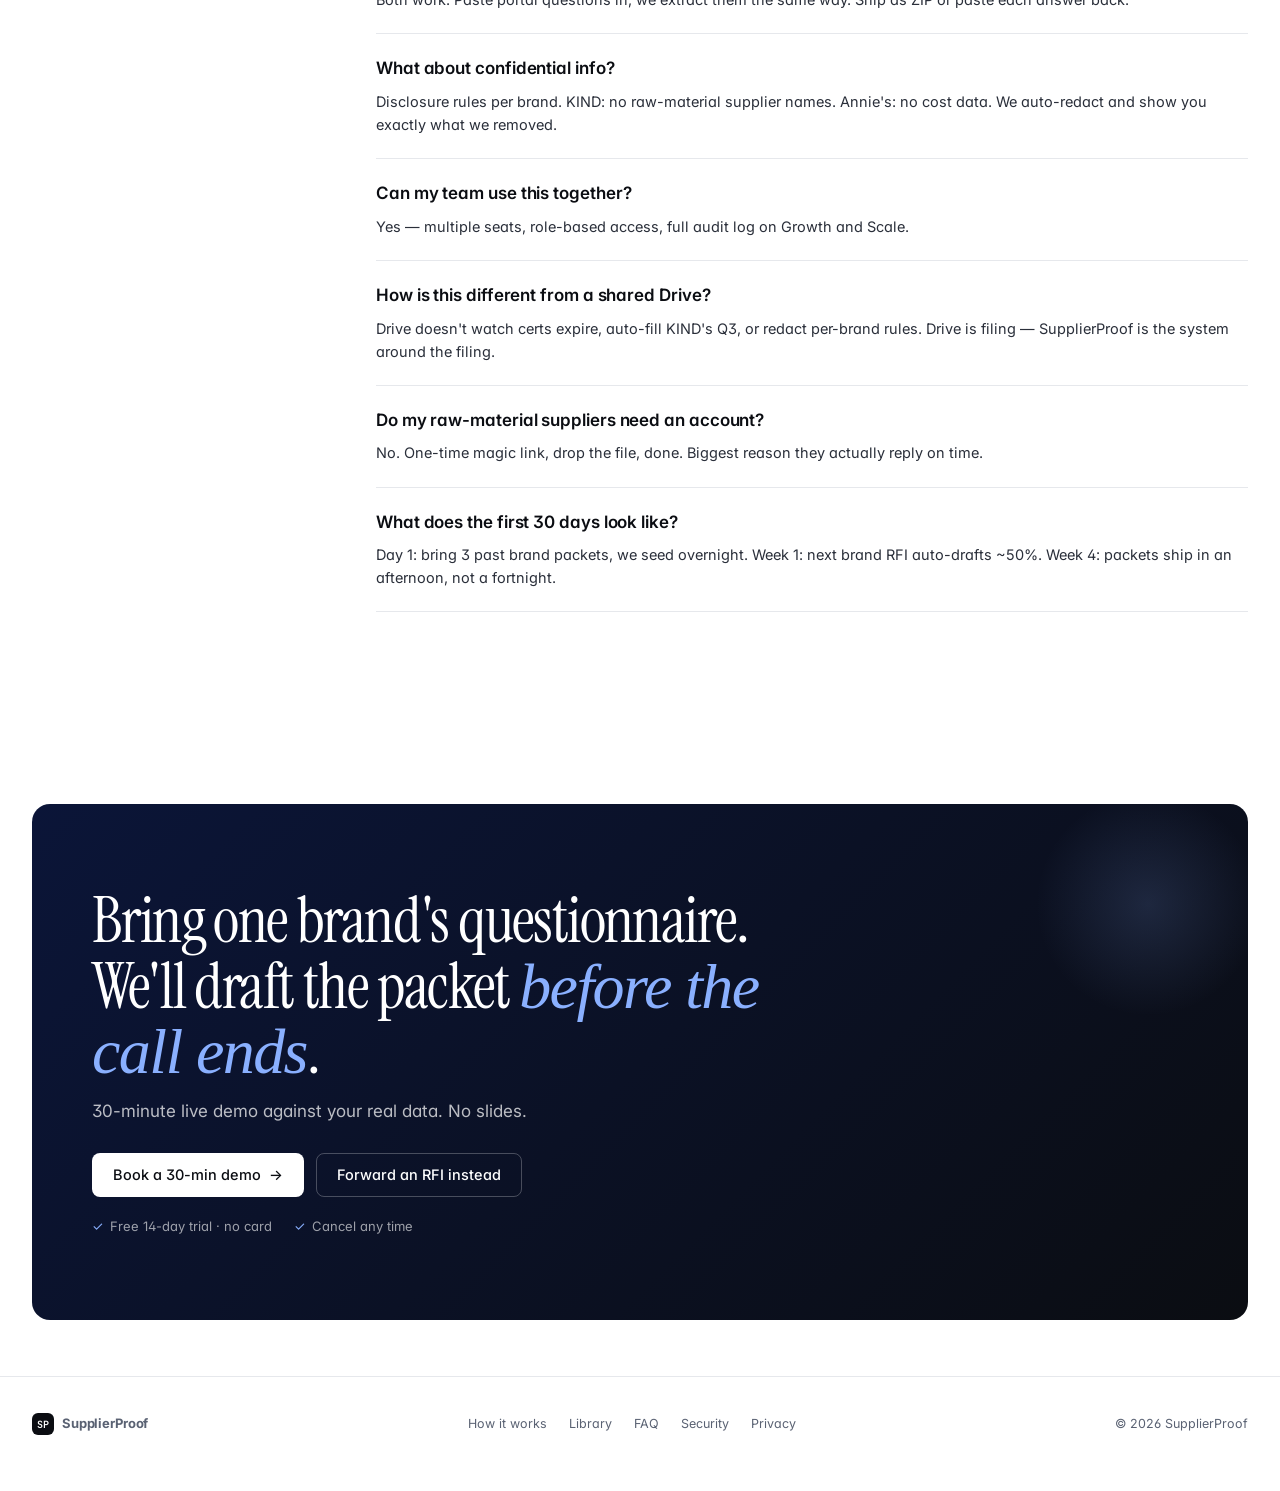
==== commit 366de1a7: "Co-packer ICP landing: brand RFI framing, CTAs wired, SOC2/pricing removed" ====
--- a/index.html
+++ b/index.html
@@ -2,9 +2,9 @@
 <html lang="en">
 <head>
 <meta charset="utf-8" />
-<title>SupplierProof — Answer Walmart, Costco, and Whole Foods from one library.</title>
+<title>SupplierProof — One library answers every brand RFI. Built for co-packers.</title>
 <meta name="viewport" content="width=1280" />
-<meta name="description" content="QA and operations leads at food processors, co-packers, and distributors drown in audits, onboarding packets, and customer forms. SupplierProof builds the library that answers them all and keeps it fresh." />
+<meta name="description" content="Co-packers and contract manufacturers answer the same 50 questions for 40 different brands. SupplierProof builds the library that answers them once — and keeps it fresh between RFIs." />
 <link rel="preconnect" href="https://fonts.googleapis.com" />
 <link rel="preconnect" href="https://fonts.gstatic.com" crossorigin />
 <link href="https://fonts.googleapis.com/css2?family=Inter:wght@400;500;600;700&family=Instrument+Serif:ital@0;1&family=JetBrains+Mono:wght@400;500;600&display=swap" rel="stylesheet" />
@@ -552,15 +552,15 @@
   <div class="page">
     <div class="eyebrow">
       <span class="pulse"></span>
-      For QA and operations leads at food processors, co-packers, and distributors
+      For QA &amp; compliance leads at co-packers and contract manufacturers
     </div>
     <h1 class="serif h1">
-      Your customers ask the<br />
-      same <em>50&nbsp;questions</em> every quarter.<br />
+      40 brand customers.<br />
+      The same <em>50&nbsp;questions</em>, every week.<br />
       Answer them <em>once</em>.
     </h1>
     <p class="lede">
-      One living library answers every customer RFI — and tells you which cert expires next month. Walmart Q3, Costco Q4, Whole Foods audit. All from one place.
+      Every PO from a new brand comes with its own RFI. One living library answers all of them — and tells you which cert expires next month. KIND on Monday, Annie's on Wednesday, Simple Mills on Friday. Same library.
     </p>
     <div class="hero-cta">
       <a class="btn btn-primary btn-lg" href="https://supplierproof.vercel.app/requests/new">Forward your first RFI &nbsp;→</a>
@@ -571,7 +571,7 @@
     </div>
     <div class="hero-meta">
       <span><span class="check">✓</span> Free 14 days · no card</span>
-      <span><span class="check">✓</span> Bring one questionnaire &amp; we'll draft it on the call</span>
+      <span><span class="check">✓</span> Bring one brand's questionnaire &amp; we'll draft it on the call</span>
     </div>
 
     <!-- HERO MOCK — LIBRARY DASHBOARD -->
@@ -618,7 +618,7 @@
               <span class="avatar">SV</span>
               <div>
                 <div style="font-weight: 600;">Sara Vance</div>
-                <div style="font-size: 11px; color: var(--ink-3);">Acme Foods · admin</div>
+                <div style="font-size: 11px; color: var(--ink-3);">Cascade Co-Pack · admin</div>
               </div>
             </div>
           </aside>
@@ -643,15 +643,15 @@
               </div>
 
               <div class="stats">
-                <div class="stat"><div class="k">Standing answers</div><div class="v">47</div><div class="delta">↑ 3 added this week</div></div>
-                <div class="stat"><div class="k">Library reuse</div><div class="v">67<small>%</small></div><div class="delta">↑ saved ~5h on Walmart Q3</div></div>
+                <div class="stat"><div class="k">Brand customers</div><div class="v">38</div><div class="delta">↑ 2 onboarded this month</div></div>
+                <div class="stat"><div class="k">Library reuse</div><div class="v">67<small>%</small></div><div class="delta">↑ saved ~5h on KIND Q3</div></div>
                 <div class="stat"><div class="k">Expiring soon</div><div class="v">3</div><div class="delta warn">⚠ within 30–60 days</div></div>
                 <div class="stat"><div class="k">Gaps</div><div class="v">1</div><div class="delta warn">never collected</div></div>
               </div>
 
               <div class="att-h">
                 <h3>Needs attention</h3>
-                <span class="meta">4 items · fix these and your next 3 buyer requests ship 100% from library</span>
+                <span class="meta">4 items · fix these and your next 6 brand RFIs ship 100% from library</span>
                 <span class="cta">Send all renewal asks →</span>
               </div>
               <div class="att-list">
@@ -689,22 +689,22 @@
 
 <!-- ═══════════════ AUDIENCE STRIP ═══════════════ -->
 <div class="page audience">
-  <span class="label">Built for suppliers selling into</span>
-  <span class="name">Walmart</span><span class="sep"></span>
-  <span class="name">Costco</span><span class="sep"></span>
-  <span class="name">Whole Foods</span><span class="sep"></span>
-  <span class="name">Target</span><span class="sep"></span>
-  <span class="name">Kroger</span><span class="sep"></span>
-  <span class="name">CVS</span><span class="sep"></span>
-  <span class="name">Albertsons</span>
+  <span class="label">For co-packers who manufacture for brands like</span>
+  <span class="name">KIND</span><span class="sep"></span>
+  <span class="name">Annie's</span><span class="sep"></span>
+  <span class="name">Simple Mills</span><span class="sep"></span>
+  <span class="name">RXBAR</span><span class="sep"></span>
+  <span class="name">Vital Farms</span><span class="sep"></span>
+  <span class="name">Once Upon a Farm</span><span class="sep"></span>
+  <span class="name">Magic Spoon</span>
 </div>
 
 <!-- ═══════════════ THE PAIN ═══════════════ -->
 <section id="pain">
   <div class="page">
     <p class="section-eyebrow">The pain you'll recognize</p>
-    <h2 class="section-title">A customer questionnaire is a <em>two-week scramble</em>.</h2>
-    <p class="section-lede">If you're the only sustainability lead at a 50–500-person supplier, you know this rhythm.</p>
+    <h2 class="section-title">Every new brand brings a <em>two-week scramble</em>.</h2>
+    <p class="section-lede">If you're the QA or compliance lead at a 50–500-person co-packer, you're answering a different brand's RFI most weeks.</p>
 
     <div class="pain-grid">
       <div class="timeline">
@@ -726,17 +726,17 @@
         </div>
         <div class="tl-item">
           <div class="tl-day">Day 10</div>
-          <div class="tl-title">Ship 4 hours before deadline. Costco's Q4 lands in 3 weeks.</div>
+          <div class="tl-title">Ship 4 hours before deadline. KIND's intake form lands tomorrow. Simple Mills next week.</div>
         </div>
       </div>
 
       <aside class="pain-aside">
         <h4>It's a memory problem.</h4>
-        <p>You're rebuilding the same packet four times a year, from scratch.</p>
+        <p>You're rebuilding the same packet 40 times a year, from scratch — once per brand. Most weeks, the answers haven't changed.</p>
         <ul>
           <li><span class="x">✕</span> Nothing tracks which certs expire when.</li>
-          <li><span class="x">✕</span> Suppliers reply on their clock.</li>
-          <li><span class="x">✕</span> Last year's "final" doc is buried somewhere.</li>
+          <li><span class="x">✕</span> Your raw-material suppliers reply on their clock.</li>
+          <li><span class="x">✕</span> Last brand's "final" packet is buried somewhere.</li>
         </ul>
         <div class="summary">SupplierProof <em>flips this</em>.</div>
       </aside>
@@ -749,12 +749,12 @@
   <div class="page">
     <p class="section-eyebrow">The product, in one idea</p>
     <h2 class="section-title">The library is the <em>spine</em>.</h2>
-    <p class="section-lede">A buyer RFI is a query. A renewal is a refresh. A magic-link is a new fact. One memory, many surfaces.</p>
+    <p class="section-lede">A brand RFI is a query. A renewal is a refresh. A magic-link is a new fact. One memory, forty brands.</p>
 
     <div class="thesis">
       <div class="thesis-text">
-        <h3>Answer once.<br/>Reuse <em>forever</em>.</h3>
-        <p>Every shipped answer becomes a standing entry. Next quarter's questionnaire starts at 67% drafted — not a blank page.</p>
+        <h3>Answer once.<br/>Reuse <em>forty times</em>.</h3>
+        <p>Every shipped answer becomes a standing entry. The next brand's questionnaire starts at 67% drafted — not a blank page.</p>
         <ul class="bullets">
           <li>
             <span class="check"><svg width="12" height="12" viewBox="0 0 14 14" fill="none"><path d="M3 7l3 3 5-6" stroke="currentColor" stroke-width="1.8" stroke-linecap="round" stroke-linejoin="round"/></svg></span>
@@ -964,9 +964,9 @@
         </div>
         <div class="beat-mock">
           <div class="ws-head">
-            <span class="logo">W</span>
+            <span class="logo">K</span>
             <div>
-              <div class="title">Walmart · Q3 sustainability</div>
+              <div class="title">KIND · Q3 sustainability intake</div>
               <div class="meta">12 proof items · due May 14</div>
             </div>
             <div class="progress">
@@ -983,13 +983,13 @@
           <div class="ws-row auto">
             <span class="qn">Q1</span>
             <span class="pill green"><span class="dot"></span>auto · high</span>
-            <div class="body"><b>FSC chain-of-custody · paperboard</b><small>Reused from Costco Q1 ’25 · FSC-COC-Pak-Tech-2025.pdf</small></div>
+            <div class="body"><b>FSC chain-of-custody · paperboard</b><small>Reused from Annie's Q1 ’25 · FSC-COC-Pak-Tech-2025.pdf</small></div>
             <div class="act">review →</div>
           </div>
           <div class="ws-row auto">
             <span class="qn">Q2</span>
             <span class="pill green"><span class="dot"></span>auto · high</span>
-            <div class="body"><b>Recycled-content claim · 9 SKUs</b><small>Reused from Walmart Q2 ’25 · Recycled-content-table-Q2.xlsx</small></div>
+            <div class="body"><b>Recycled-content claim · 9 SKUs</b><small>Reused from Simple Mills Q2 ’25 · Recycled-content-table-Q2.xlsx</small></div>
             <div class="act">review →</div>
           </div>
           <div class="ws-row auto">
@@ -1033,18 +1033,18 @@
           <ul>
             <li><span class="check"><svg width="11" height="11" viewBox="0 0 14 14" fill="none"><path d="M3 7l3 3 5-6" stroke="currentColor" stroke-width="1.8" stroke-linecap="round" stroke-linejoin="round"/></svg></span><span><b>Specific guidance</b> on what good looks like.</span></li>
             <li><span class="check"><svg width="11" height="11" viewBox="0 0 14 14" fill="none"><path d="M3 7l3 3 5-6" stroke="currentColor" stroke-width="1.8" stroke-linecap="round" stroke-linejoin="round"/></svg></span><span><b>Auto-nudges</b> at 48 hours.</span></li>
-            <li><span class="check"><svg width="11" height="11" viewBox="0 0 14 14" fill="none"><path d="M3 7l3 3 5-6" stroke="currentColor" stroke-width="1.8" stroke-linecap="round" stroke-linejoin="round"/></svg></span><span><b>Files go straight to library</b> — answer once, reuse for 5 customers.</span></li>
+            <li><span class="check"><svg width="11" height="11" viewBox="0 0 14 14" fill="none"><path d="M3 7l3 3 5-6" stroke="currentColor" stroke-width="1.8" stroke-linecap="round" stroke-linejoin="round"/></svg></span><span><b>Files go straight to library</b> — answer once, reuse for 40 brands.</span></li>
           </ul>
         </div>
         <div class="beat-mock">
           <div class="ml-head">
             <span class="mark">SP</span>
-            <span class="who">Acme Foods</span>
+            <span class="who">Cascade Co-Pack</span>
             <span class="url">supplierproof.com/u/8h2k4n · expires May 16</span>
           </div>
           <div class="ml-body">
             <div class="kicker">Magic link · no account needed</div>
-            <h4>Acme needs 3 files for their Walmart Q3 packet.</h4>
+            <h4>Cascade needs 3 files for KIND's Q3 intake.</h4>
             <div class="ml-drop done">
               <span class="ico">✓</span>
               <div>
@@ -1086,12 +1086,12 @@
   <div class="page">
     <p class="section-eyebrow">Compounding effect</p>
     <h2 class="section-title">Month six looks nothing like <em>month one</em>.</h2>
-    <p class="section-lede">Your library, not the product, is what gets faster.</p>
+    <p class="section-lede">Every brand you onboard makes the next one cheaper. Your library, not the product, is what gets faster.</p>
 
     <div class="compound-wrap">
       <div class="compound-head">
         <h4>Library reuse, by quarter</h4>
-        <p>% of each packet answered from existing evidence · composite, 4 customers</p>
+        <p>% of each new-brand intake answered from existing evidence · composite across 38 brand customers</p>
       </div>
       <div class="bars">
         <div class="bar-col"><div class="bar-wrap"><div class="bar" style="height: 12%"><span class="pct">12%</span></div></div><span class="bar-label">Q2 ’24</span></div>
@@ -1114,36 +1114,36 @@
 <section>
   <div class="page">
     <p class="section-eyebrow">In the real world</p>
-    <h2 class="section-title">Suppliers who stopped scrambling.</h2>
+    <h2 class="section-title">Co-packers who stopped scrambling.</h2>
 
     <div class="quotes">
       <div class="quote">
-        <q>We shipped Walmart's Q3 packet <em>nine days ahead</em> of deadline. Last quarter I was sending it 4 hours before.</q>
+        <q>We shipped KIND's Q3 intake <em>nine days ahead</em> of deadline. Last quarter I was sending it 4 hours before.</q>
         <div class="who">
           <span class="pic a">SV</span>
           <div>
             <div class="name">Sara Vance</div>
-            <div class="role">Sustainability lead, Acme Foods · 240 employees</div>
+            <div class="role">QA lead, Cascade Co-Pack · 240 employees</div>
           </div>
         </div>
       </div>
       <div class="quote">
-        <q>We stopped treating supplier outreach as a fire drill. <em>Buyer RFIs feel calm</em> for the first time in three years.</q>
+        <q>Our brand customers used to gate POs on the sustainability packet. <em>That bottleneck is gone</em> — for the first time in three years.</q>
         <div class="who">
           <span class="pic b">MR</span>
           <div>
             <div class="name">Marcus Reyes</div>
-            <div class="role">QA director, Pacific Packaging · 410 employees</div>
+            <div class="role">QA director, Pacific Foods Co-Manufacturing · 410 employees</div>
           </div>
         </div>
       </div>
       <div class="quote">
-        <q>Three buyers, three forms, same data. One library and my <em>backlog cleared in six weeks</em>.</q>
+        <q>Twelve brand customers, twelve intake forms, the same underlying data. One library and my <em>backlog cleared in six weeks</em>.</q>
         <div class="who">
           <span class="pic c">LK</span>
           <div>
             <div class="name">Lin Kovac</div>
-            <div class="role">Compliance lead, Northwood Snacks · 180 employees</div>
+            <div class="role">Compliance lead, Northwood Co-Pack · 180 employees</div>
           </div>
         </div>
       </div>
@@ -1166,16 +1166,16 @@
 
       <div class="faq-list">
         <div class="faq-item">
-          <h5>Will my customers know I used AI?</h5>
+          <h5>Will my brand customers know I used AI?</h5>
           <p>They'll see the same answers, cited to the same files, signed by you. AI drafts; you approve. Faster, not different.</p>
         </div>
         <div class="faq-item">
-          <h5>What if my buyer uses a portal, not email?</h5>
+          <h5>What if a brand uses a vendor portal, not email?</h5>
           <p>Both work. Paste portal questions in; we extract them the same way. Ship as ZIP or paste each answer back.</p>
         </div>
         <div class="faq-item">
           <h5>What about confidential info?</h5>
-          <p>Disclosure rules per customer. Walmart: no supplier names. Costco: no cost data. We auto-redact and show you exactly what we removed.</p>
+          <p>Disclosure rules per brand. KIND: no raw-material supplier names. Annie's: no cost data. We auto-redact and show you exactly what we removed.</p>
         </div>
         <div class="faq-item">
           <h5>Can my team use this together?</h5>
@@ -1183,15 +1183,15 @@
         </div>
         <div class="faq-item">
           <h5>How is this different from a shared Drive?</h5>
-          <p>Drive doesn't watch certs expire, auto-fill Walmart's Q3, or redact per customer rules. Drive is filing — SupplierProof is the system around the filing.</p>
+          <p>Drive doesn't watch certs expire, auto-fill KIND's Q3, or redact per-brand rules. Drive is filing — SupplierProof is the system around the filing.</p>
         </div>
         <div class="faq-item">
-          <h5>Do suppliers need an account?</h5>
+          <h5>Do my raw-material suppliers need an account?</h5>
           <p>No. One-time magic link, drop the file, done. Biggest reason they actually reply on time.</p>
         </div>
         <div class="faq-item">
           <h5>What does the first 30 days look like?</h5>
-          <p>Day 1: bring 3 past packets, we seed overnight. Week 1: next RFI auto-drafts ~50%. Week 4: packets ship in an afternoon.</p>
+          <p>Day 1: bring 3 past brand packets, we seed overnight. Week 1: next brand RFI auto-drafts ~50%. Week 4: packets ship in an afternoon, not a fortnight.</p>
         </div>
       </div>
     </div>
@@ -1202,7 +1202,7 @@
 <section id="cta" style="border-top: 0; padding-bottom: 0;">
   <div class="page">
     <div class="cta-block">
-      <h2>Bring one questionnaire.<br/>We'll draft the packet <em>before the call ends</em>.</h2>
+      <h2>Bring one brand's questionnaire.<br/>We'll draft the packet <em>before the call ends</em>.</h2>
       <p>30-minute live demo against your real data. No slides.</p>
       <div class="row">
         <a class="btn btn-primary btn-lg" href="mailto:hanzili0217@gmail.com?subject=SupplierProof%20demo">Book a 30-min demo &nbsp;→</a>
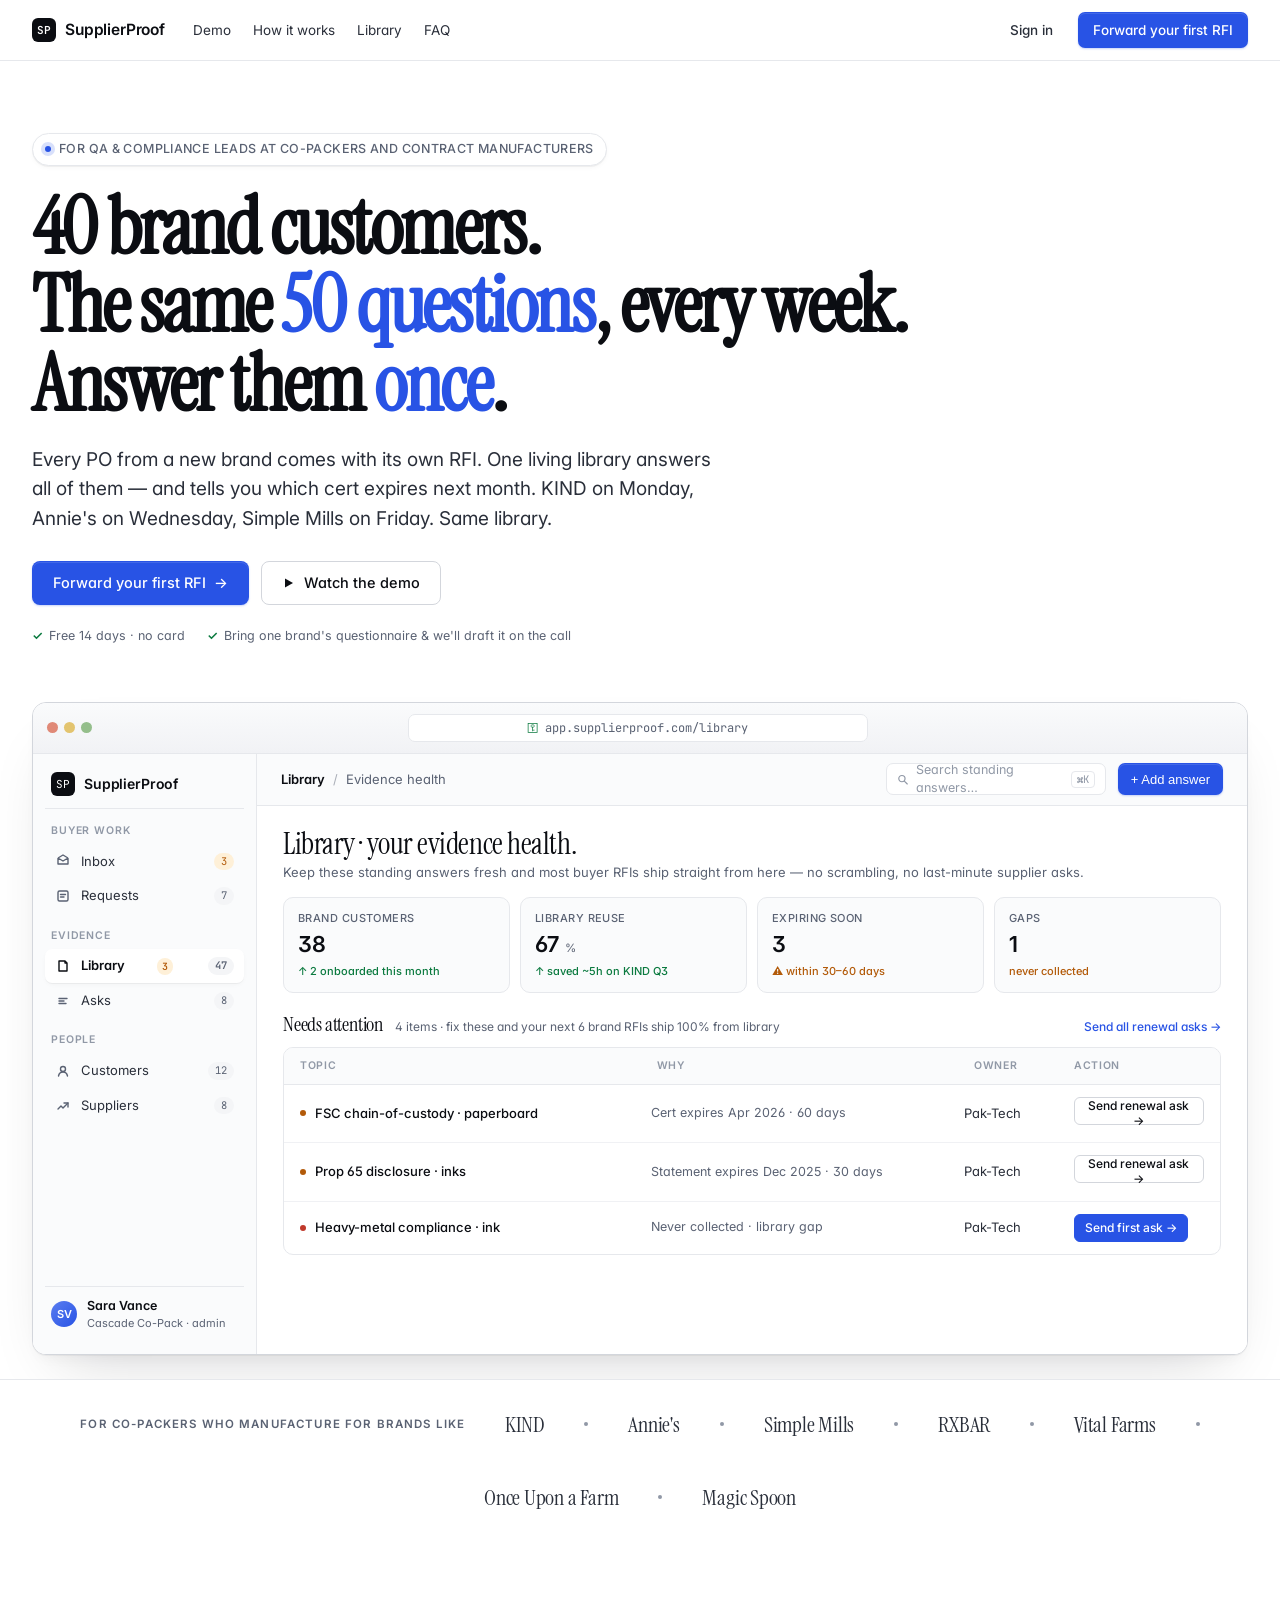
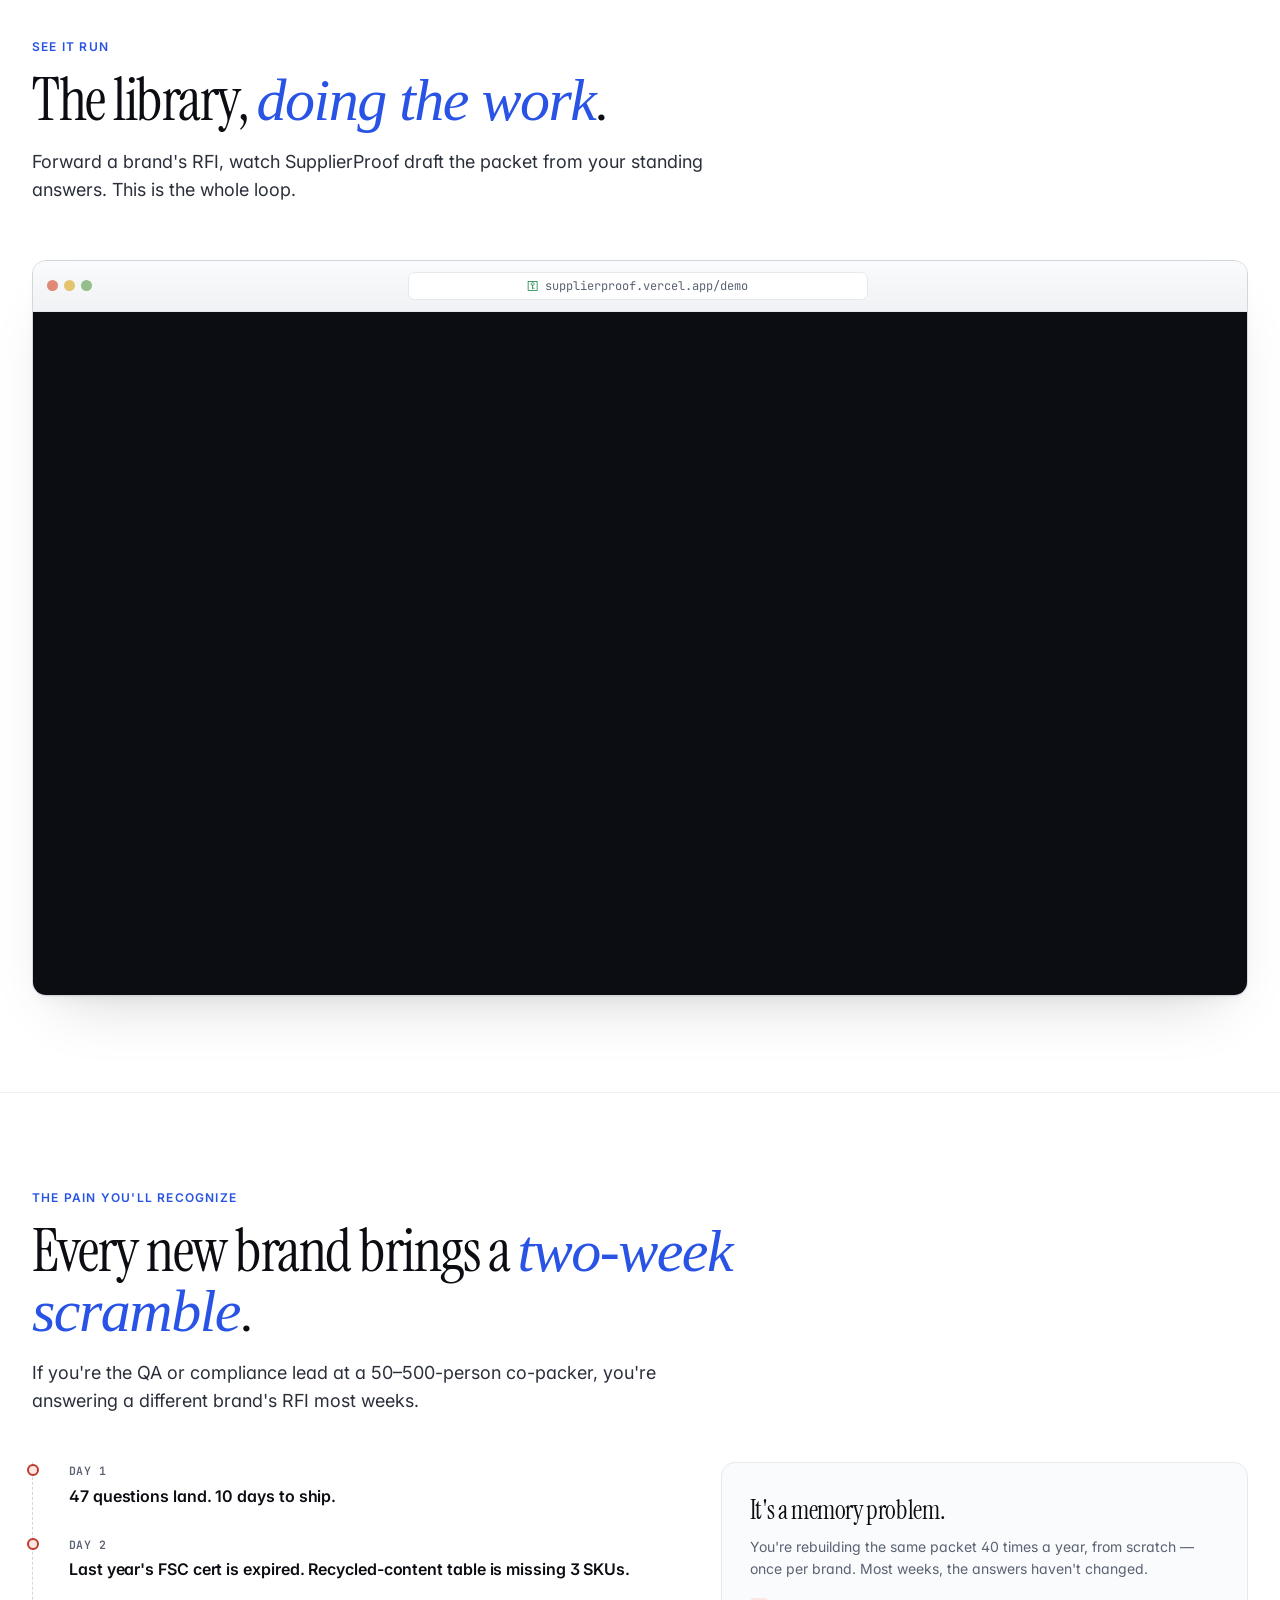
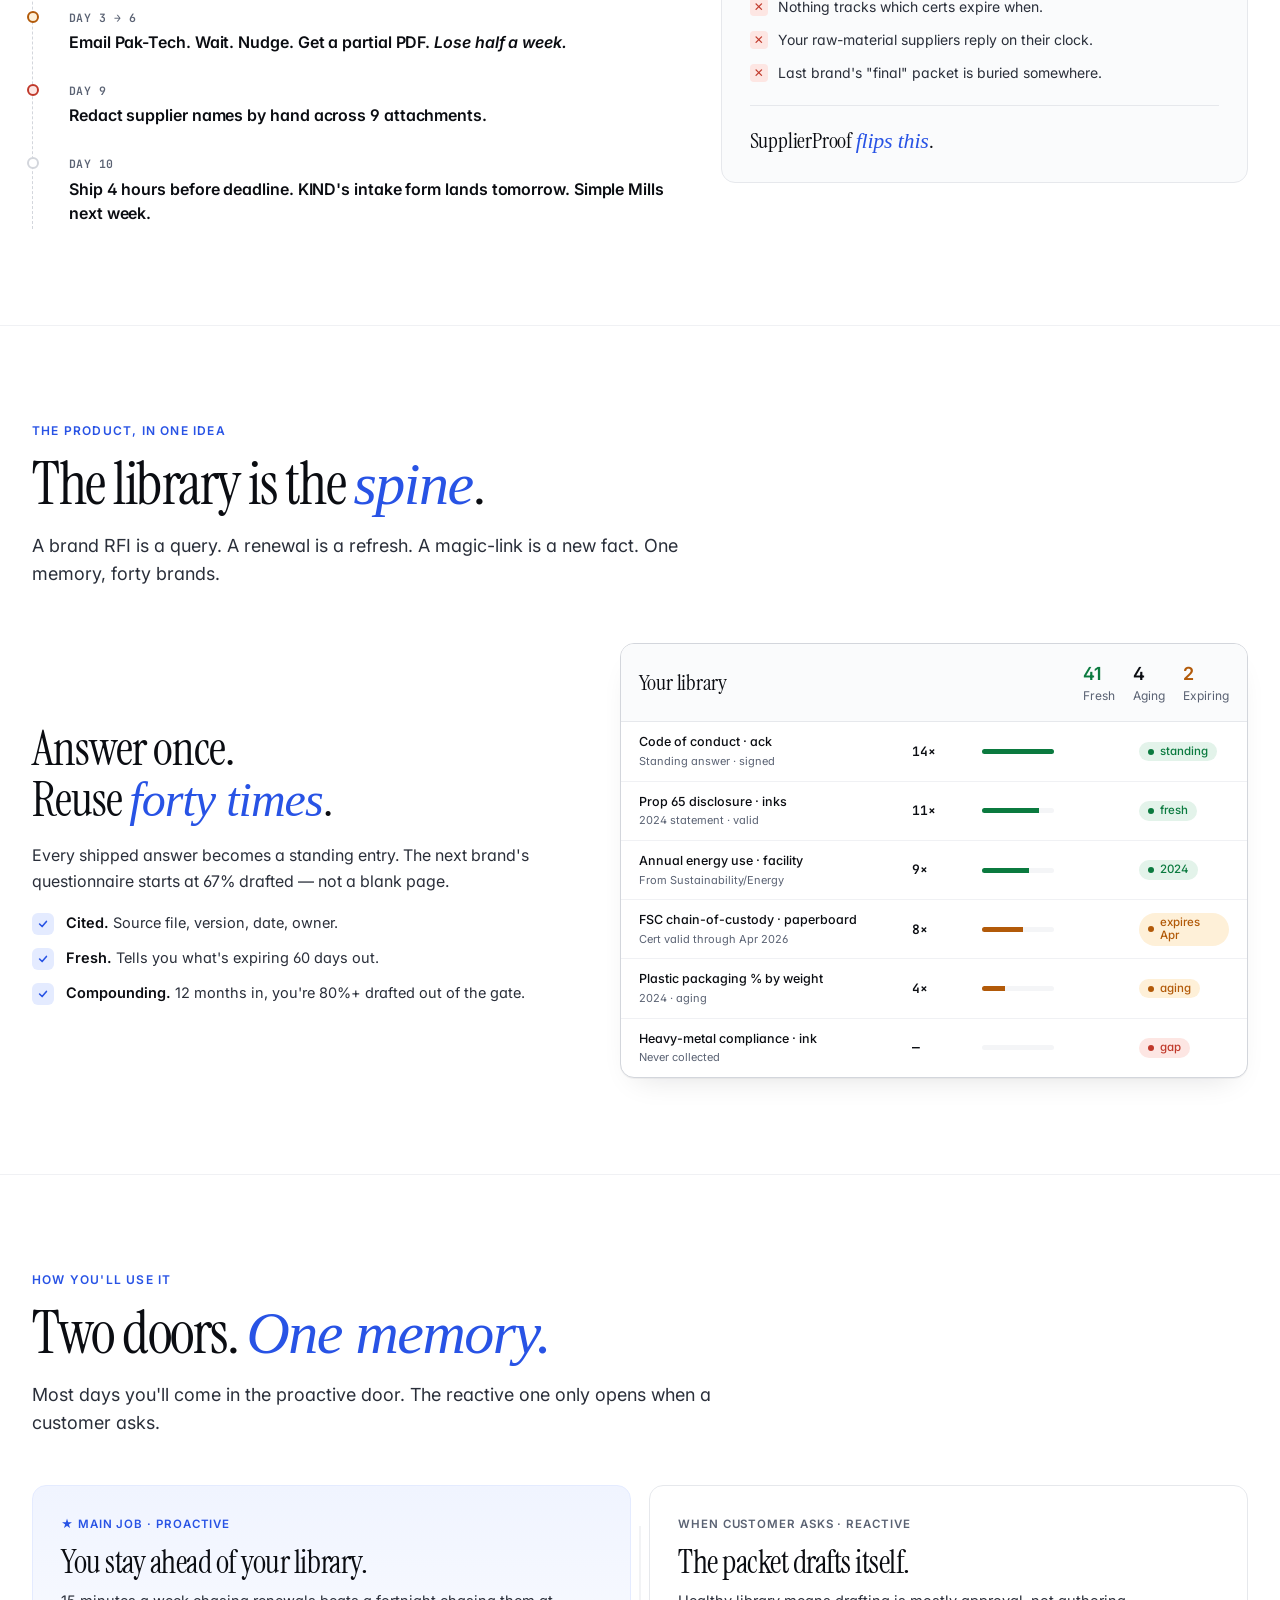
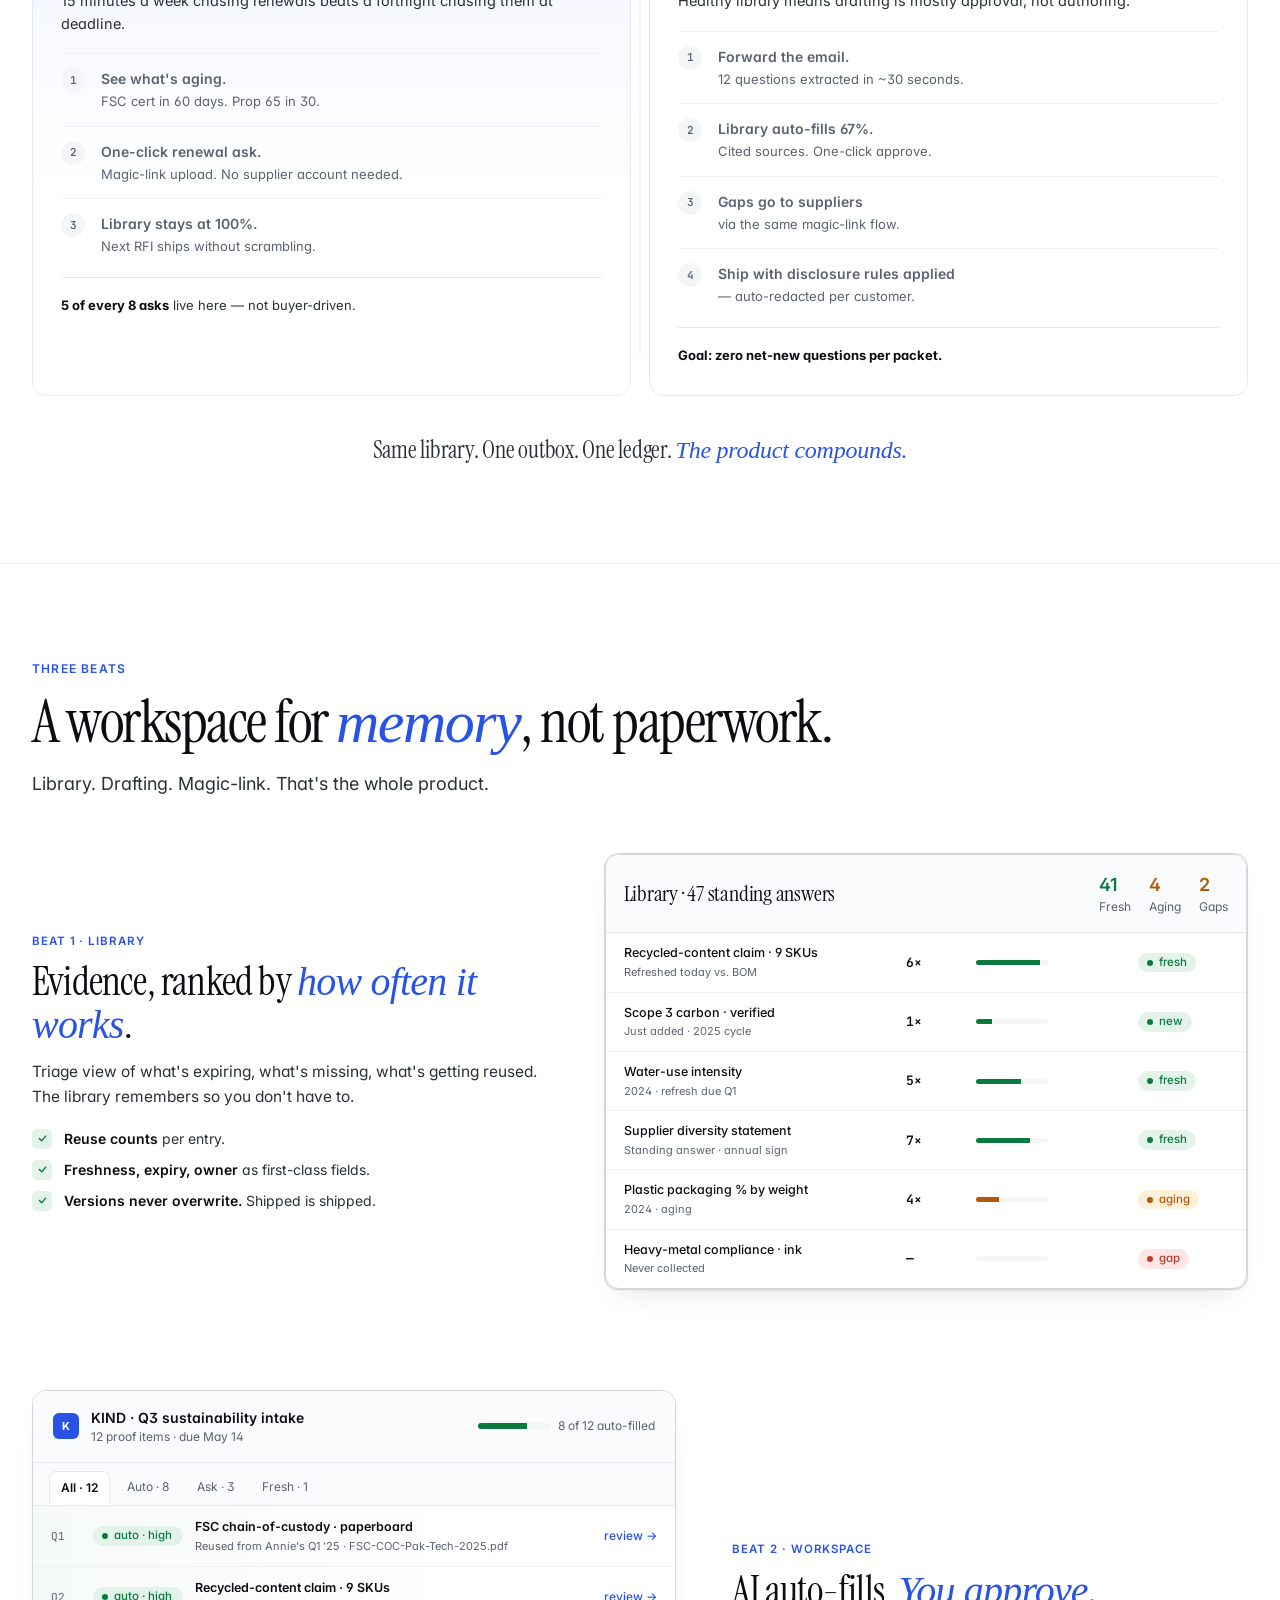
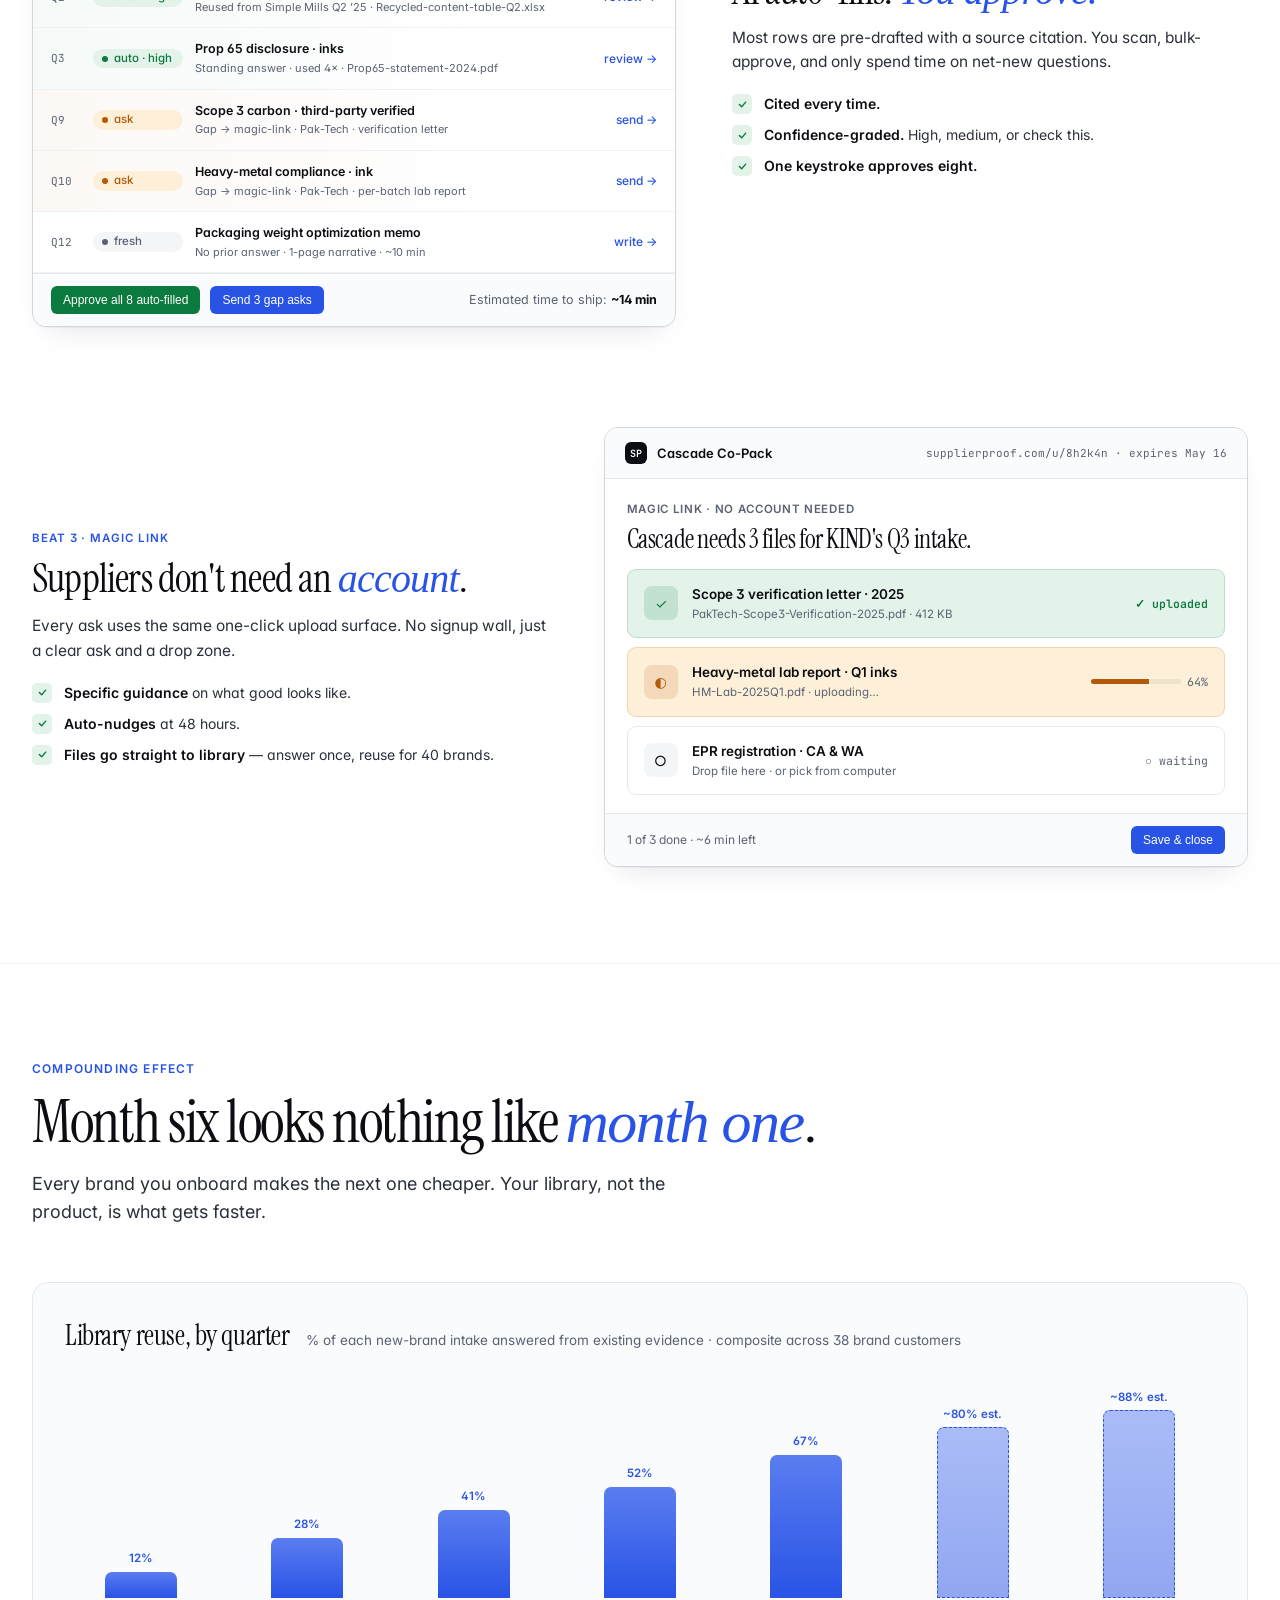
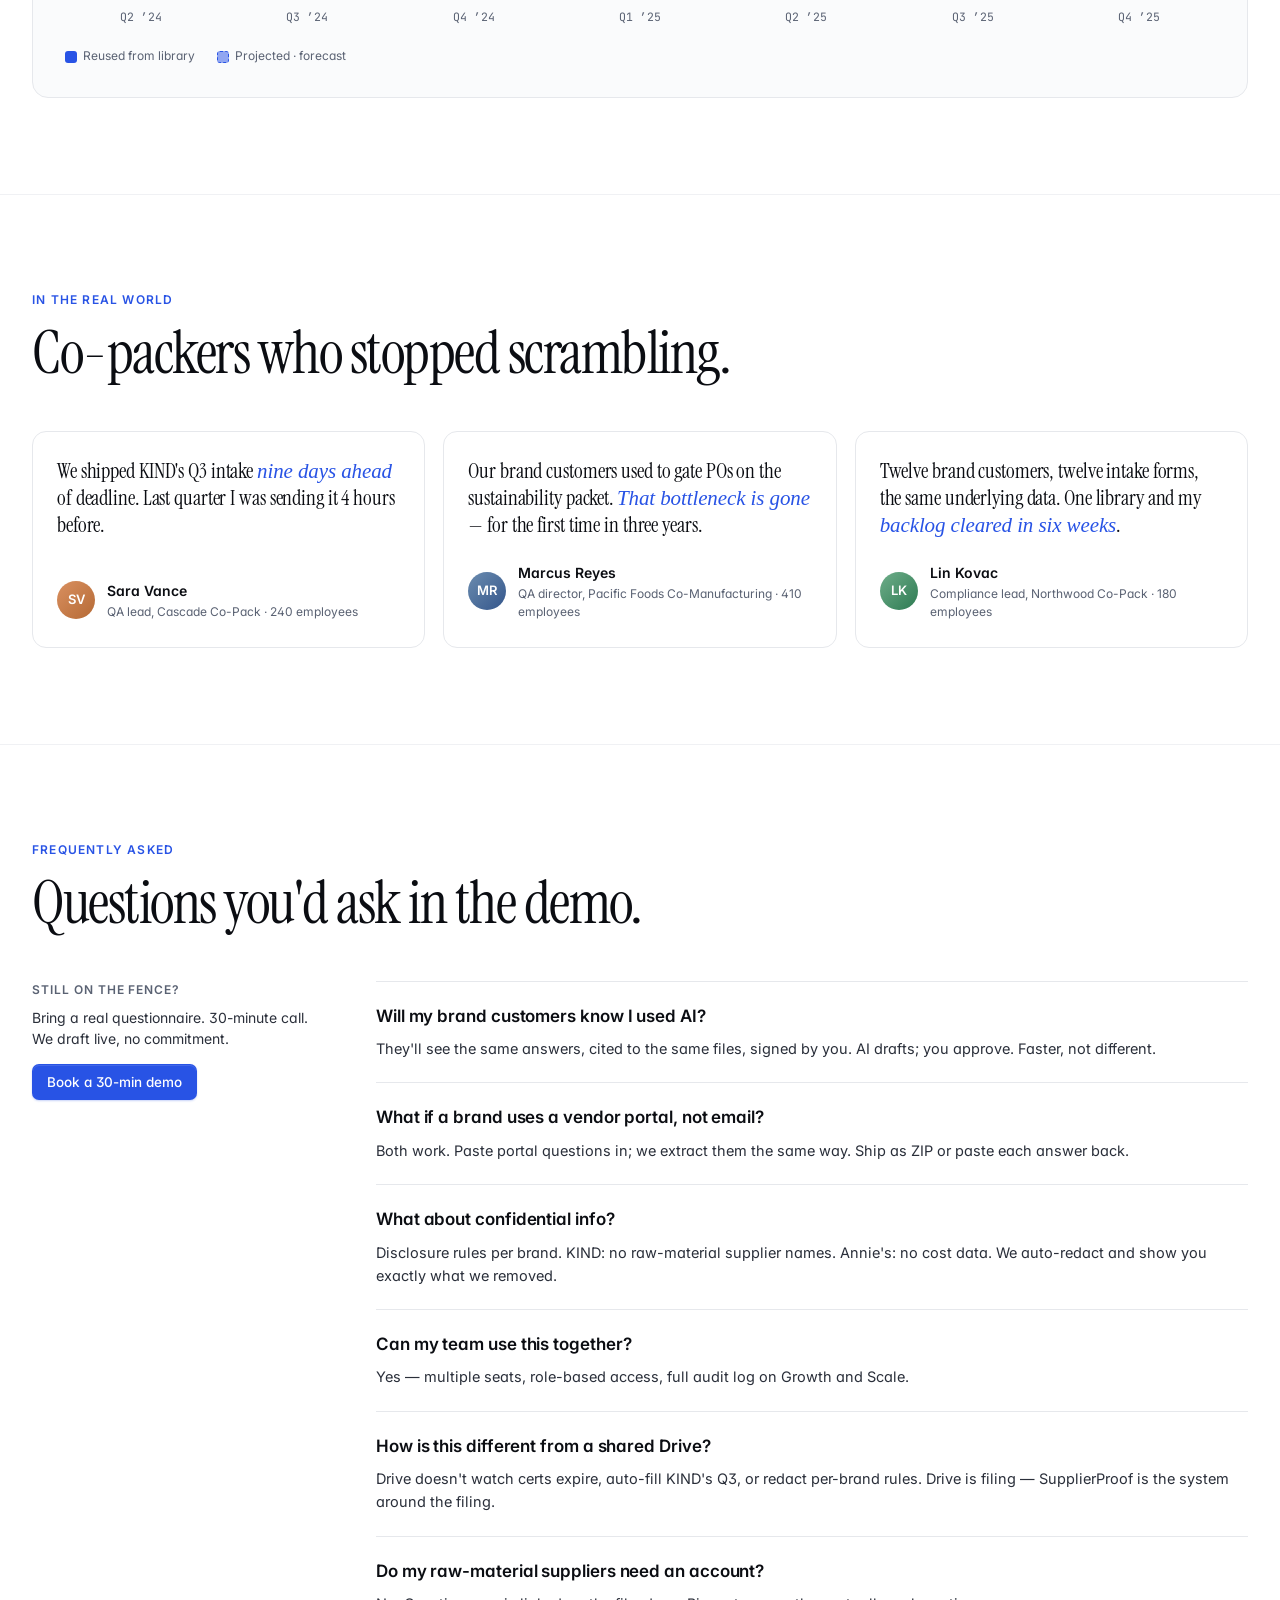
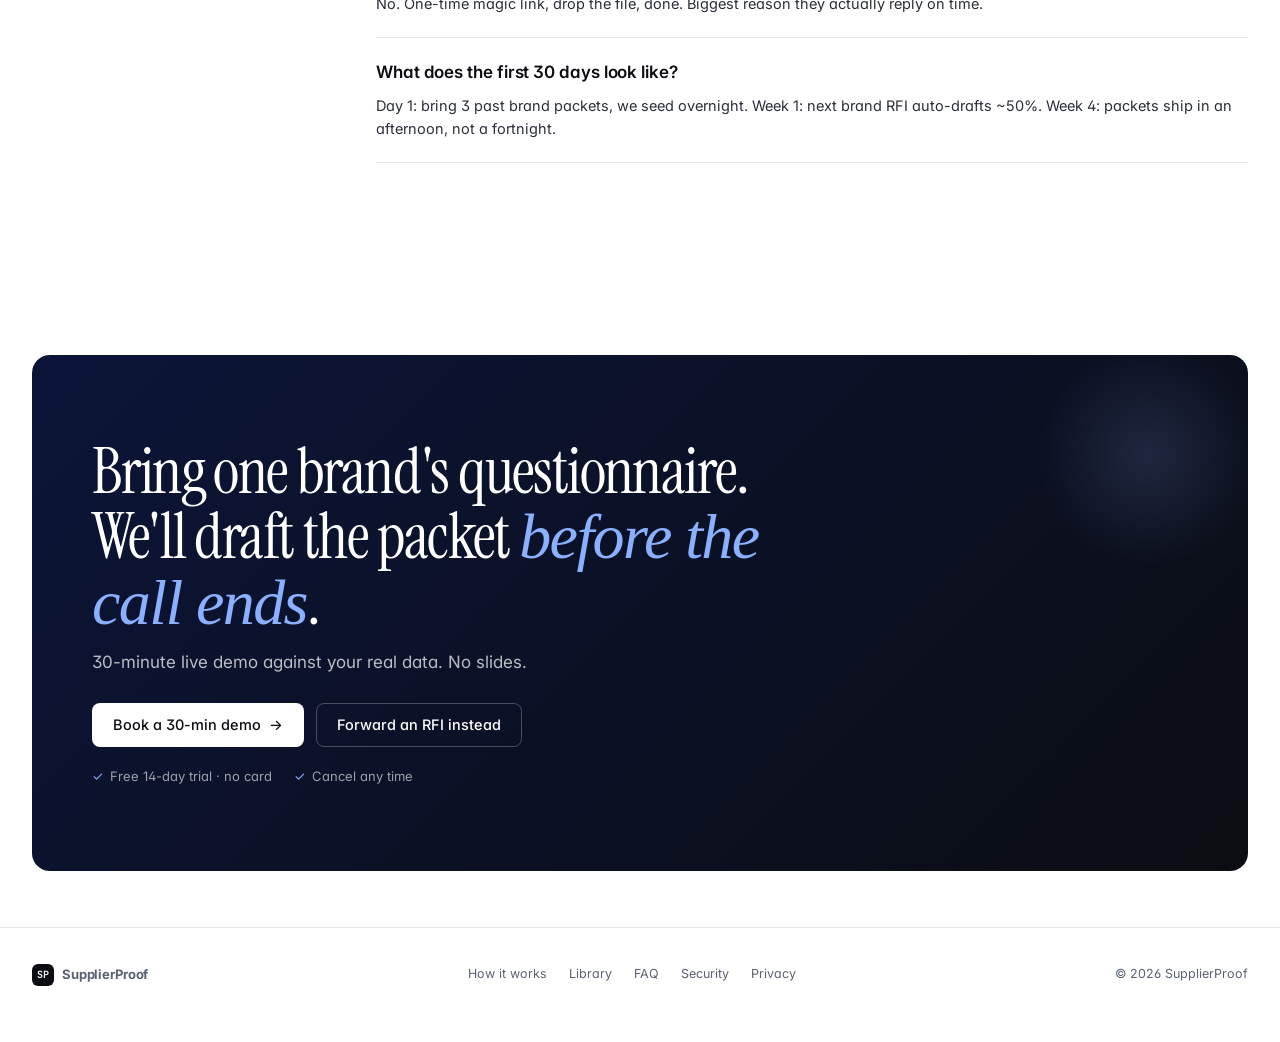
==== commit 190a103e: "Add product demo video section to landing page New #demo section embeds the YouTube walkthrough in t" ====
--- a/index.html
+++ b/index.html
@@ -3,7 +3,7 @@
 <head>
 <meta charset="utf-8" />
 <title>SupplierProof — One library answers every brand RFI. Built for co-packers.</title>
-<meta name="viewport" content="width=1280" />
+<meta name="viewport" content="width=device-width, initial-scale=1" />
 <meta name="description" content="Co-packers and contract manufacturers answer the same 50 questions for 40 different brands. SupplierProof builds the library that answers them once — and keeps it fresh between RFIs." />
 <link rel="preconnect" href="https://fonts.googleapis.com" />
 <link rel="preconnect" href="https://fonts.gstatic.com" crossorigin />
@@ -144,6 +144,8 @@
   .traffic i:nth-child(1) { background: #e08977; }
   .traffic i:nth-child(2) { background: #e3c46f; }
   .traffic i:nth-child(3) { background: #94be8b; }
+  .demo-video { position: relative; aspect-ratio: 16 / 9; background: var(--ink); }
+  .demo-video iframe { position: absolute; inset: 0; width: 100%; height: 100%; border: 0; display: block; }
   .url-pill {
     flex: 1; max-width: 460px; margin: 0 auto;
     background: #fff; border: 1px solid var(--line);
@@ -524,6 +526,110 @@
   .foot { display: flex; justify-content: space-between; align-items: center; gap: 24px; font-size: 12.5px; color: var(--ink-3); }
   .foot .links { display: flex; gap: 22px; }
   .foot .brand { font-size: 13px; }
+
+  /* ─── responsive · tablet ─────────────────────────────────── */
+  @media (max-width: 920px) {
+    .h1 { font-size: 52px; }
+    .section-title { font-size: 42px; }
+    .thesis-text h3 { font-size: 38px; }
+    .cta-block h2 { font-size: 44px; }
+
+    /* two-column content grids stack */
+    .pain-grid { grid-template-columns: 1fr; gap: 32px; }
+    .thesis { grid-template-columns: 1fr; gap: 36px; }
+    .faq-grid { grid-template-columns: 1fr; gap: 28px; }
+    .pain-aside, .faq-aside { position: static; }
+
+    .ways { grid-template-columns: 1fr; gap: 16px; }
+    .ways::before { display: none; }
+
+    .beats { gap: 64px; }
+    .beat, .beat.alt { grid-template-columns: 1fr; gap: 28px; }
+    .beat.alt .beat-text { order: 0; }
+
+    .quotes { grid-template-columns: 1fr 1fr; }
+    .price-grid {
+      grid-template-columns: 1fr;
+      max-width: 440px; margin-left: auto; margin-right: auto;
+    }
+  }
+
+  /* ─── responsive · phone ──────────────────────────────────── */
+  @media (max-width: 760px) {
+    .page { padding: 0 18px; }
+    section { padding: 56px 0; }
+
+    /* nav — drop the link list and the secondary action */
+    .nav-inner { gap: 12px; height: 56px; }
+    .nav-links { display: none; }
+    .nav-right { gap: 8px; }
+    .nav-right .btn-ghost { display: none; }
+
+    /* hero */
+    header.hero { padding: 40px 0 16px; }
+    .eyebrow { font-size: 11px; }
+    .h1 { font-size: 31px; line-height: 1.12; margin: 18px 0; text-wrap: balance; }
+    .lede { font-size: 16px; text-wrap: pretty; }
+    .hero-cta { flex-direction: column; align-items: stretch; gap: 10px; }
+    .hero-cta .btn { justify-content: center; }
+    .mock-wrap { margin-top: 36px; }
+
+    /* section type */
+    .section-title { font-size: 30px; text-wrap: balance; }
+    .section-lede { font-size: 16px; text-wrap: pretty; }
+    .thesis-text h3 { font-size: 30px; text-wrap: balance; }
+    .way h4 { font-size: 26px; }
+    .beat-text h3 { font-size: 28px; }
+    .beats { gap: 56px; }
+    .ways-rejoin { font-size: 19px; }
+    .cta-block { padding: 48px 24px; }
+    .cta-block h2 { font-size: 32px; text-wrap: balance; }
+    .cta-block p { font-size: 15px; }
+
+    /* browser / app mock — drop the sidebar, stack the rest */
+    .app { grid-template-columns: 1fr; min-height: 0; }
+    .sidebar { display: none; }
+    .main-body { padding: 16px 14px; }
+    .topbar { padding: 0 14px; }
+    .top-search { display: none; }
+    .ph h2 { font-size: 22px; }
+    .stats { grid-template-columns: 1fr 1fr; }
+    .att-h { flex-wrap: wrap; }
+    .att-h .cta { margin-left: 0; }
+    .att-head { display: none; }
+    .att-row { grid-template-columns: 1fr auto; }
+    .att-row .why, .att-row .who { display: none; }
+
+    /* library card */
+    .libcard-top { flex-wrap: wrap; gap: 10px; }
+    .libcard-top .stats-mini { margin-left: 0; gap: 14px; }
+    .libcard-row { grid-template-columns: 1fr auto; }
+    .libcard-row .reuse,
+    .libcard-row > div:nth-child(3) { display: none; }
+
+    /* workspace mock */
+    .ws-head { flex-wrap: wrap; }
+    .ws-head .progress { margin-left: 0; }
+    .ws-row { grid-template-columns: 1fr auto; }
+    .ws-row .qn,
+    .ws-row > *:nth-child(2) { display: none; }
+
+    /* magic-link mock */
+    .ml-head .url { display: none; }
+
+    /* compounding chart — scroll rather than crush 7 bars */
+    .compound-wrap { padding: 22px 18px; overflow-x: auto; }
+    .compound-head { flex-wrap: wrap; gap: 4px 14px; }
+    .bars { min-width: 460px; }
+
+    /* quotes */
+    .quotes { grid-template-columns: 1fr; }
+
+    /* audience strip + footer */
+    .audience { gap: 14px 20px; }
+    .foot { flex-direction: column; align-items: flex-start; gap: 14px; }
+    .foot .links { flex-wrap: wrap; gap: 14px; }
+  }
 </style>
 </head>
 <body>
@@ -536,6 +642,7 @@
       SupplierProof
     </a>
     <div class="nav-links">
+      <a href="#demo">Demo</a>
       <a href="#how">How it works</a>
       <a href="#library">Library</a>
       <a href="#faq">FAQ</a>
@@ -564,9 +671,9 @@
     </p>
     <div class="hero-cta">
       <a class="btn btn-primary btn-lg" href="https://supplierproof.vercel.app/requests/new">Forward your first RFI &nbsp;→</a>
-      <a class="btn btn-outline btn-lg" href="#how">
+      <a class="btn btn-outline btn-lg" href="#demo">
         <svg width="14" height="14" viewBox="0 0 14 14" fill="none"><path d="M3 2.5v9l8-4.5L3 2.5z" fill="currentColor"/></svg>
-        See how it works
+        Watch the demo
       </a>
     </div>
     <div class="hero-meta">
@@ -699,6 +806,34 @@
   <span class="name">Magic Spoon</span>
 </div>
 
+<!-- ═══════════════ DEMO ═══════════════ -->
+<section id="demo">
+  <div class="page">
+    <p class="section-eyebrow">See it run</p>
+    <h2 class="section-title">The library, <em>doing the work</em>.</h2>
+    <p class="section-lede">Forward a brand's RFI, watch SupplierProof draft the packet from your standing answers. This is the whole loop.</p>
+
+    <div class="mock-wrap demo-wrap">
+      <div class="browser">
+        <div class="browser-bar">
+          <div class="traffic"><i></i><i></i><i></i></div>
+          <div class="url-pill"><span class="lock">⚿</span>supplierproof.vercel.app/demo</div>
+          <div style="width: 50px;"></div>
+        </div>
+        <div class="demo-video">
+          <iframe
+            src="https://www.youtube-nocookie.com/embed/Z6YLMLwCPW4?rel=0"
+            title="SupplierProof product demo"
+            loading="lazy"
+            allow="accelerometer; autoplay; clipboard-write; encrypted-media; gyroscope; picture-in-picture; web-share"
+            referrerpolicy="strict-origin-when-cross-origin"
+            allowfullscreen></iframe>
+        </div>
+      </div>
+    </div>
+  </div>
+</section>
+
 <!-- ═══════════════ THE PAIN ═══════════════ -->
 <section id="pain">
   <div class="page">
